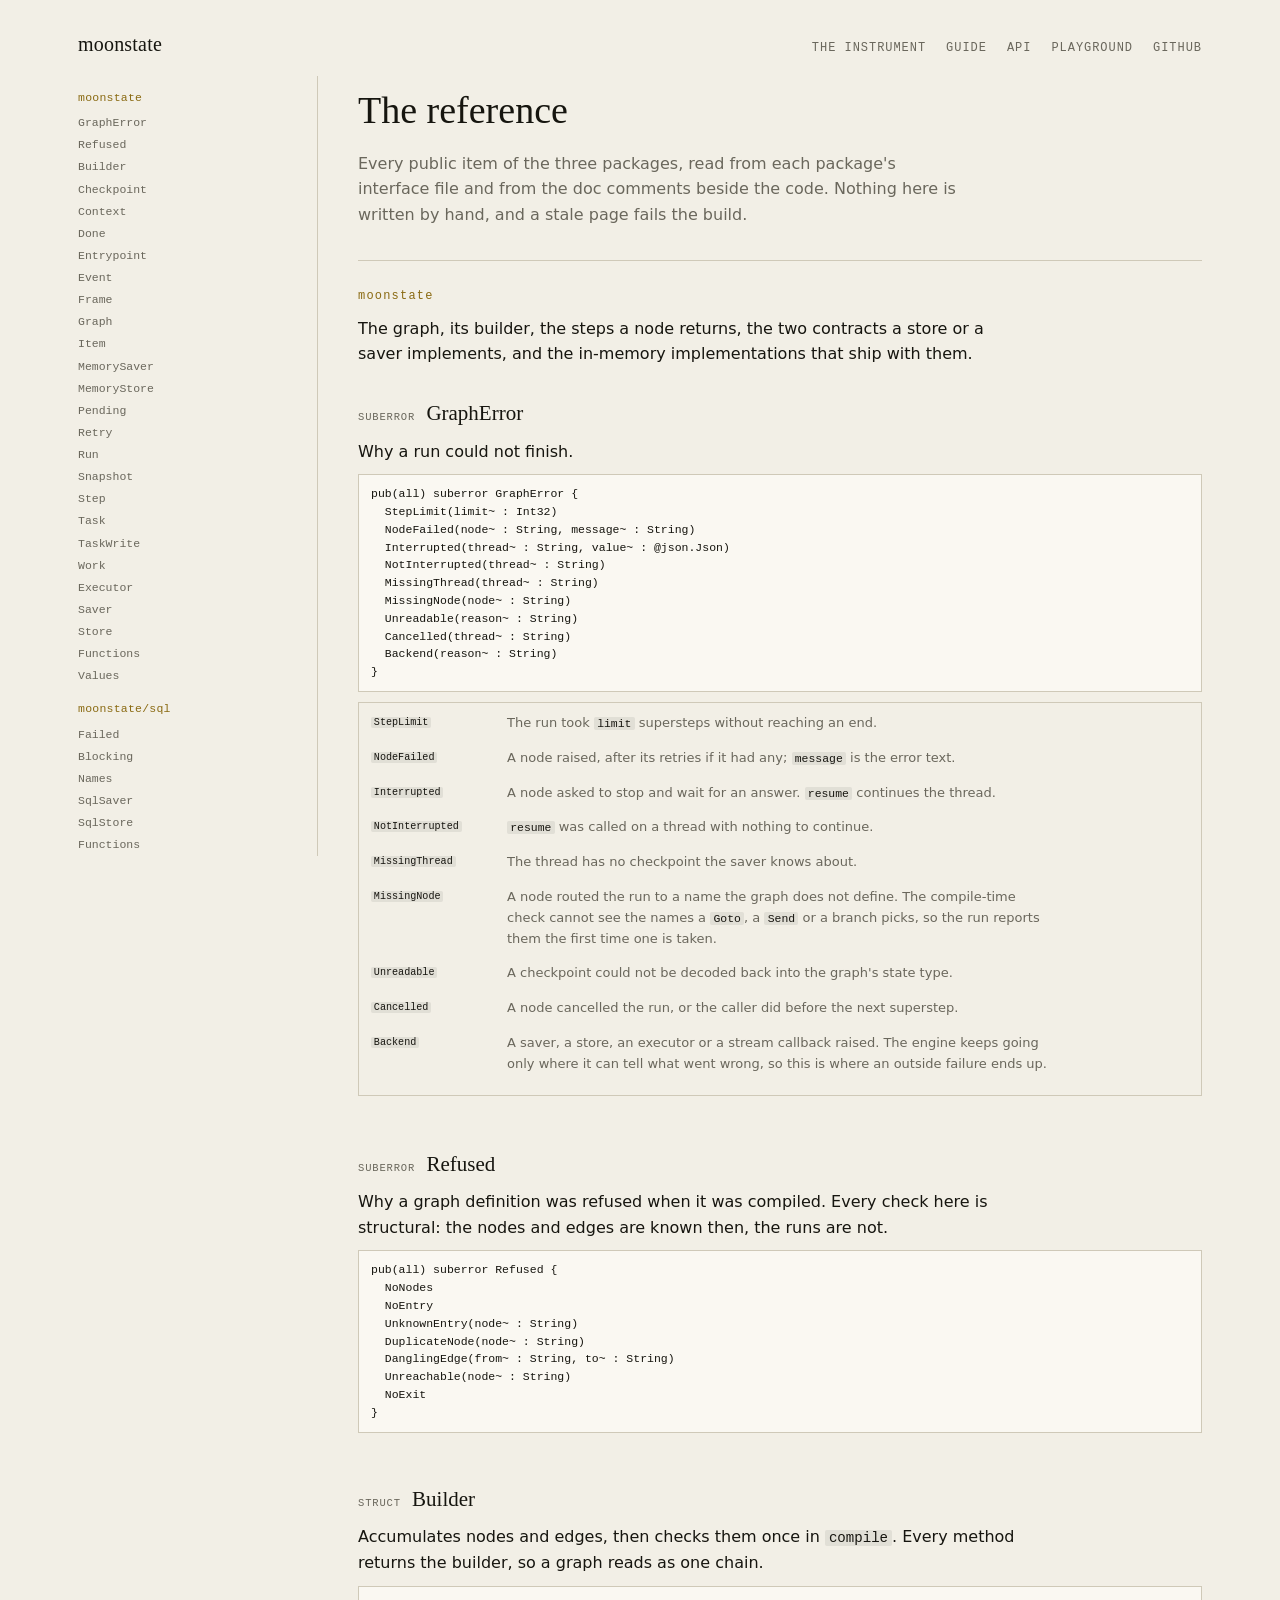
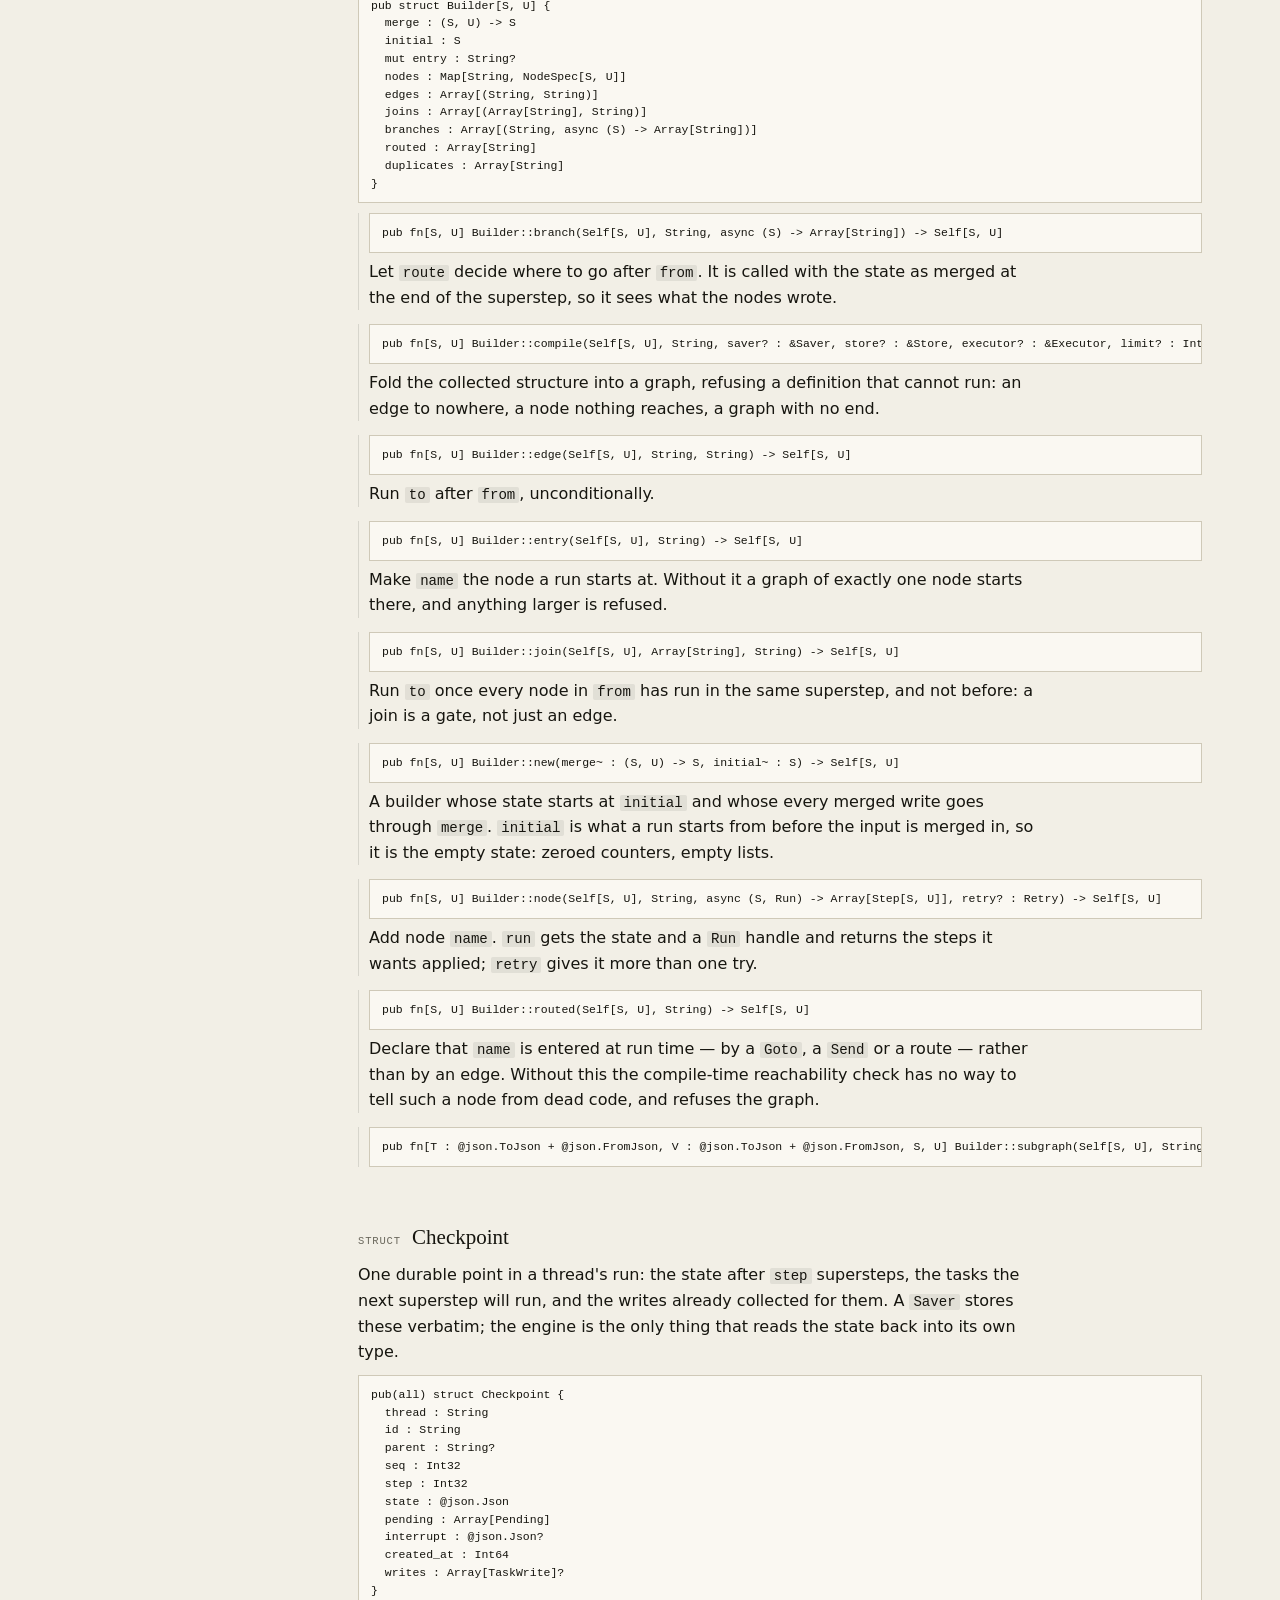
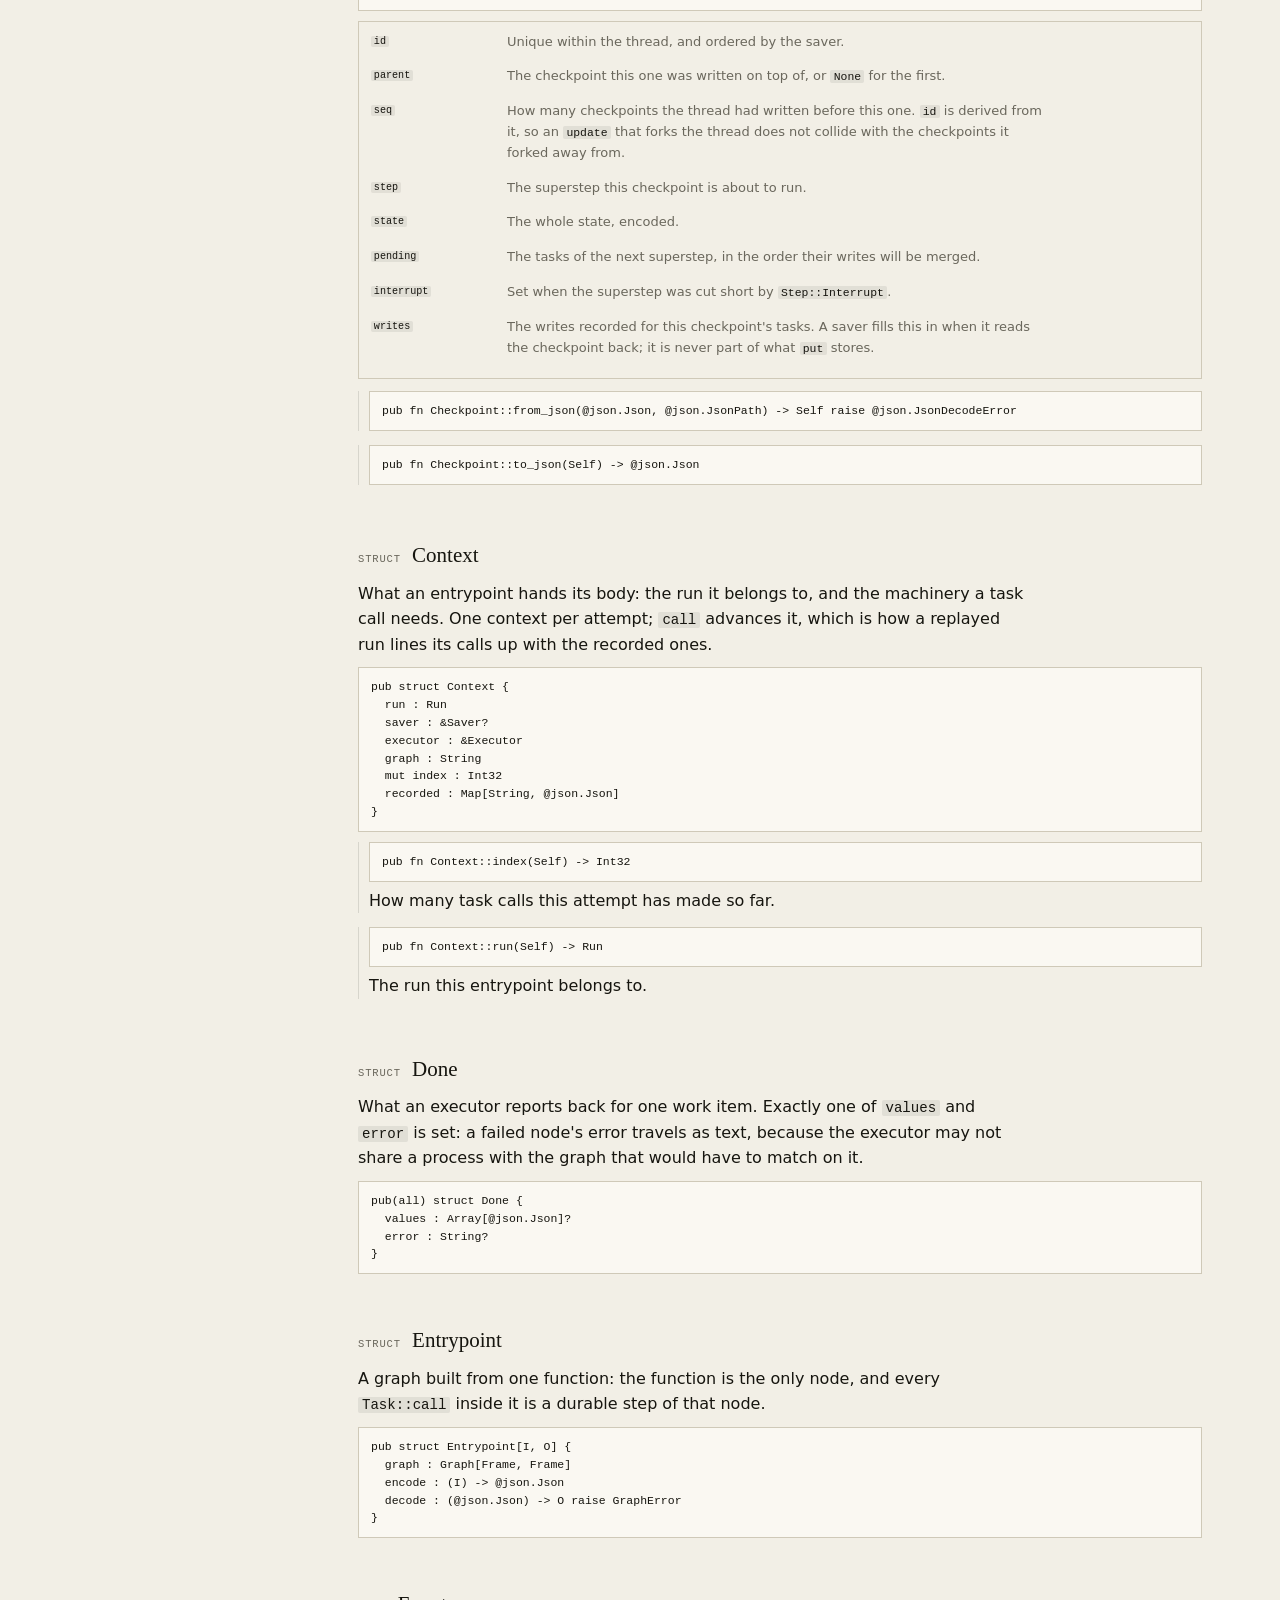
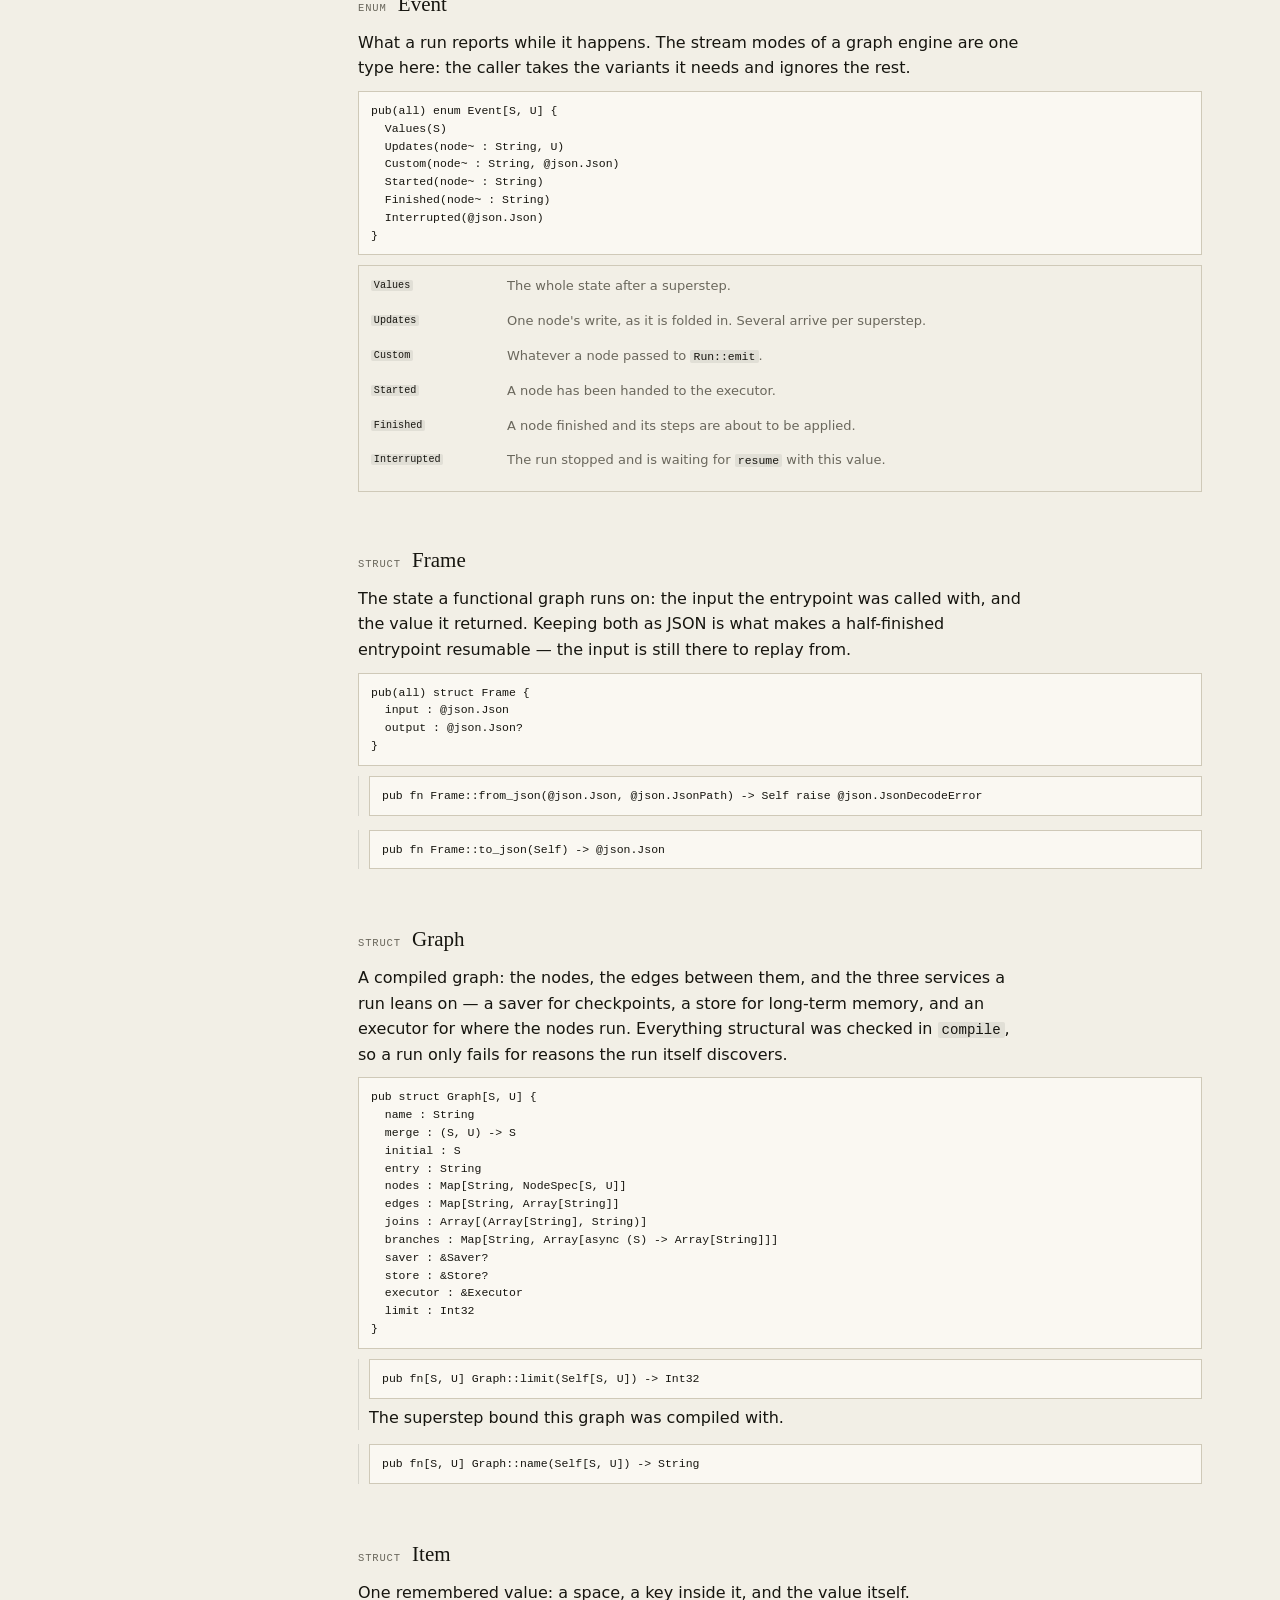
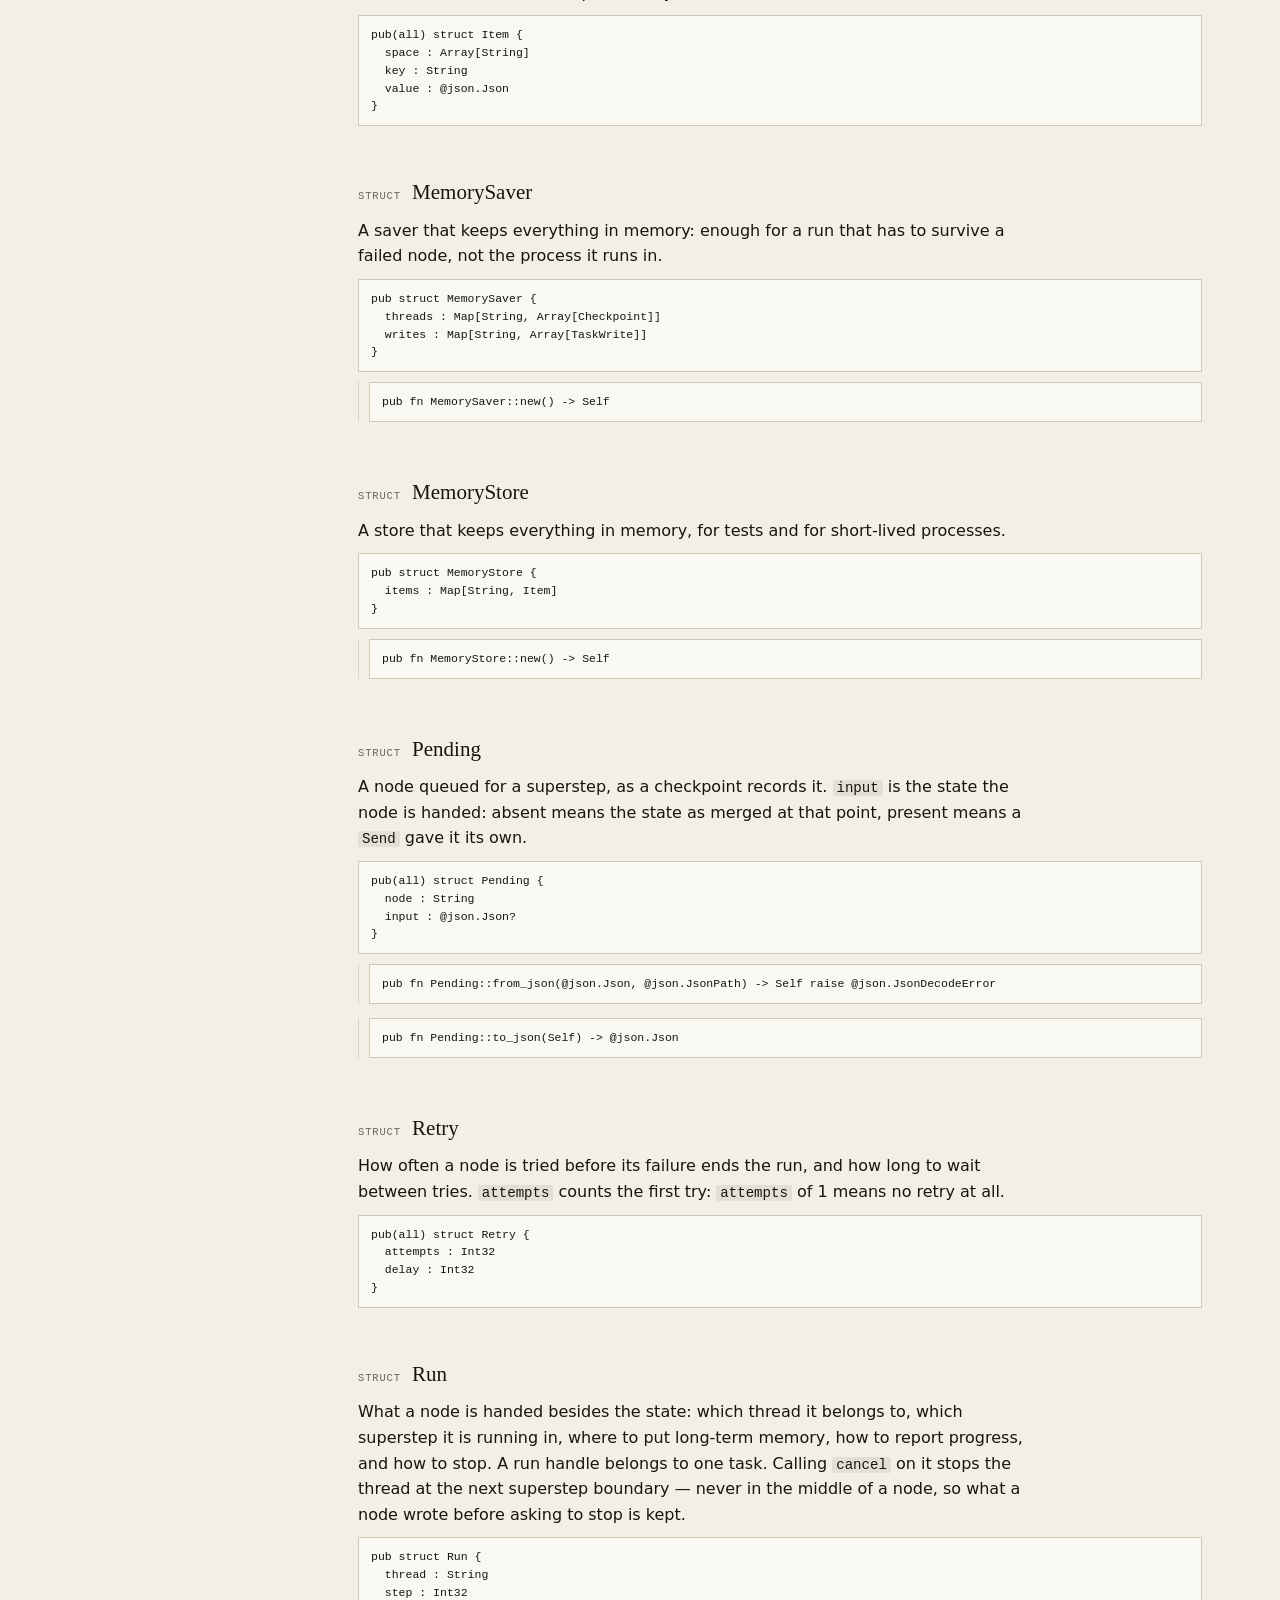
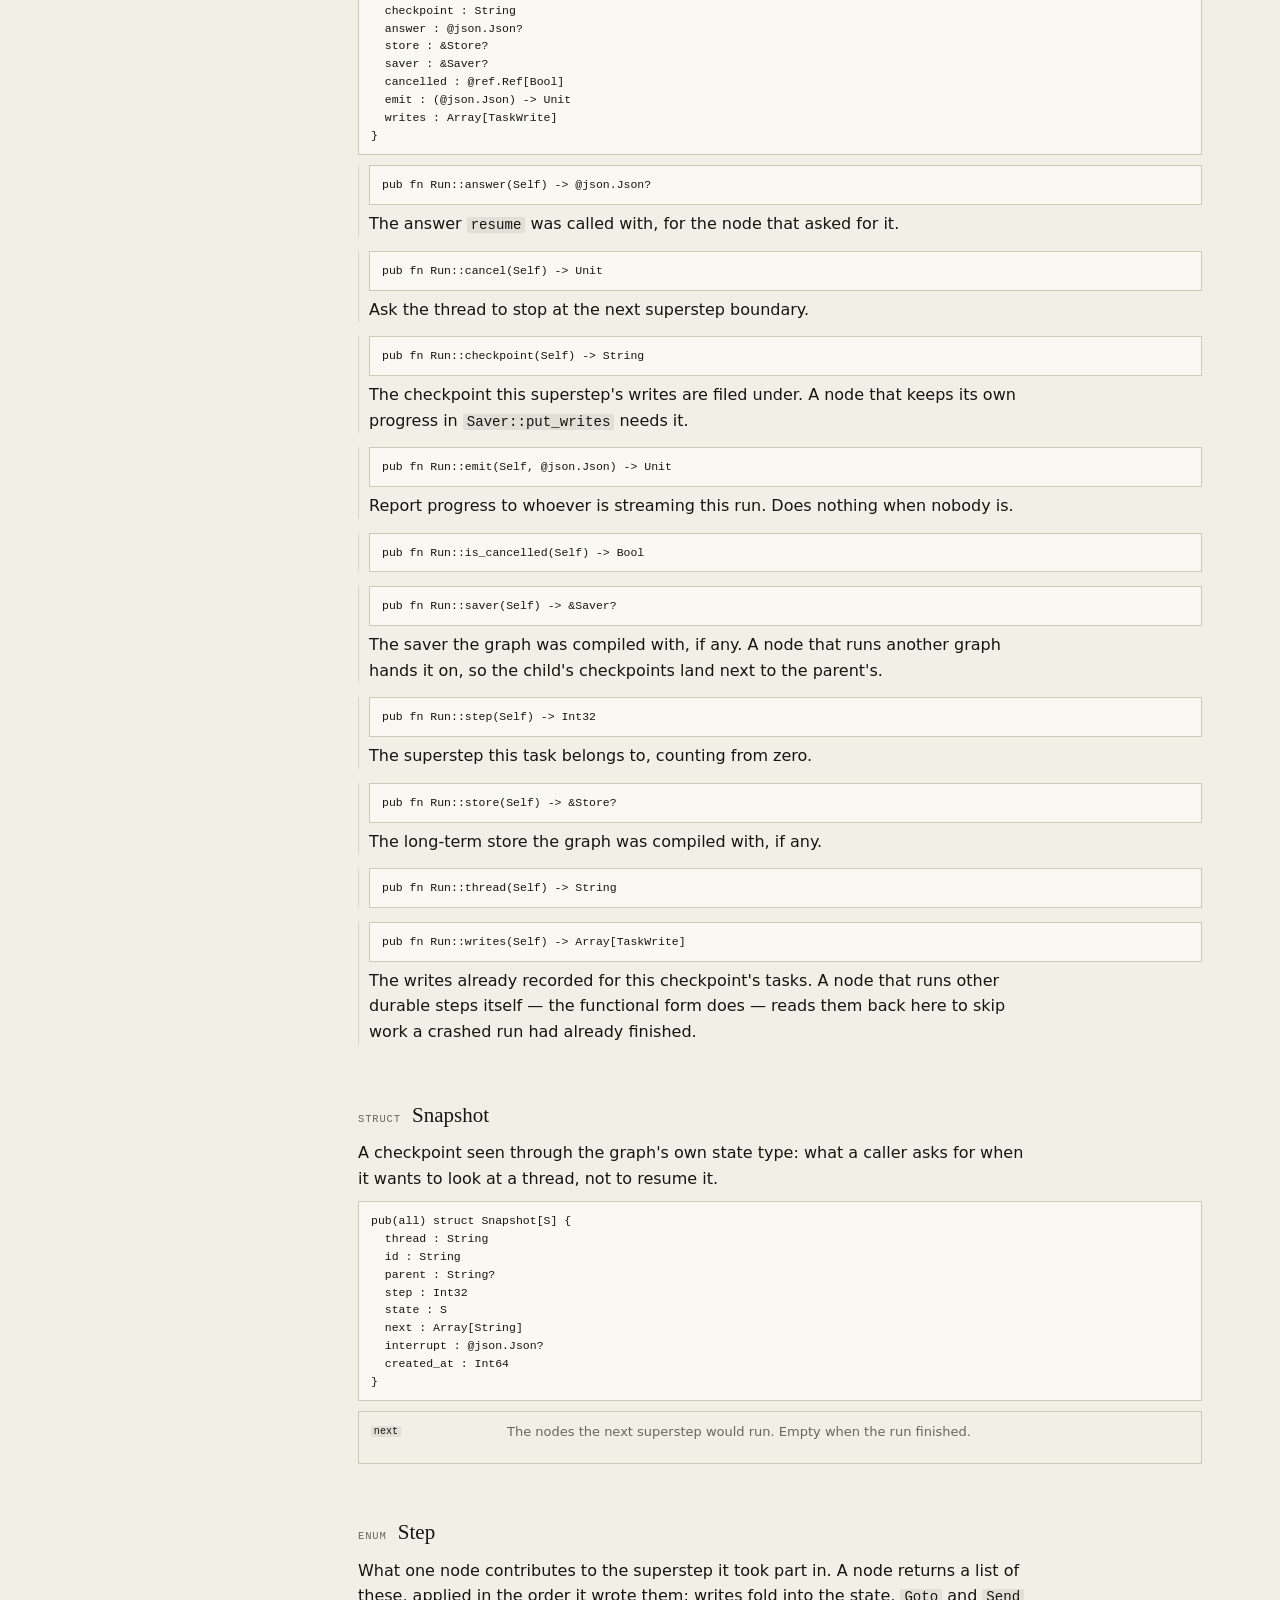
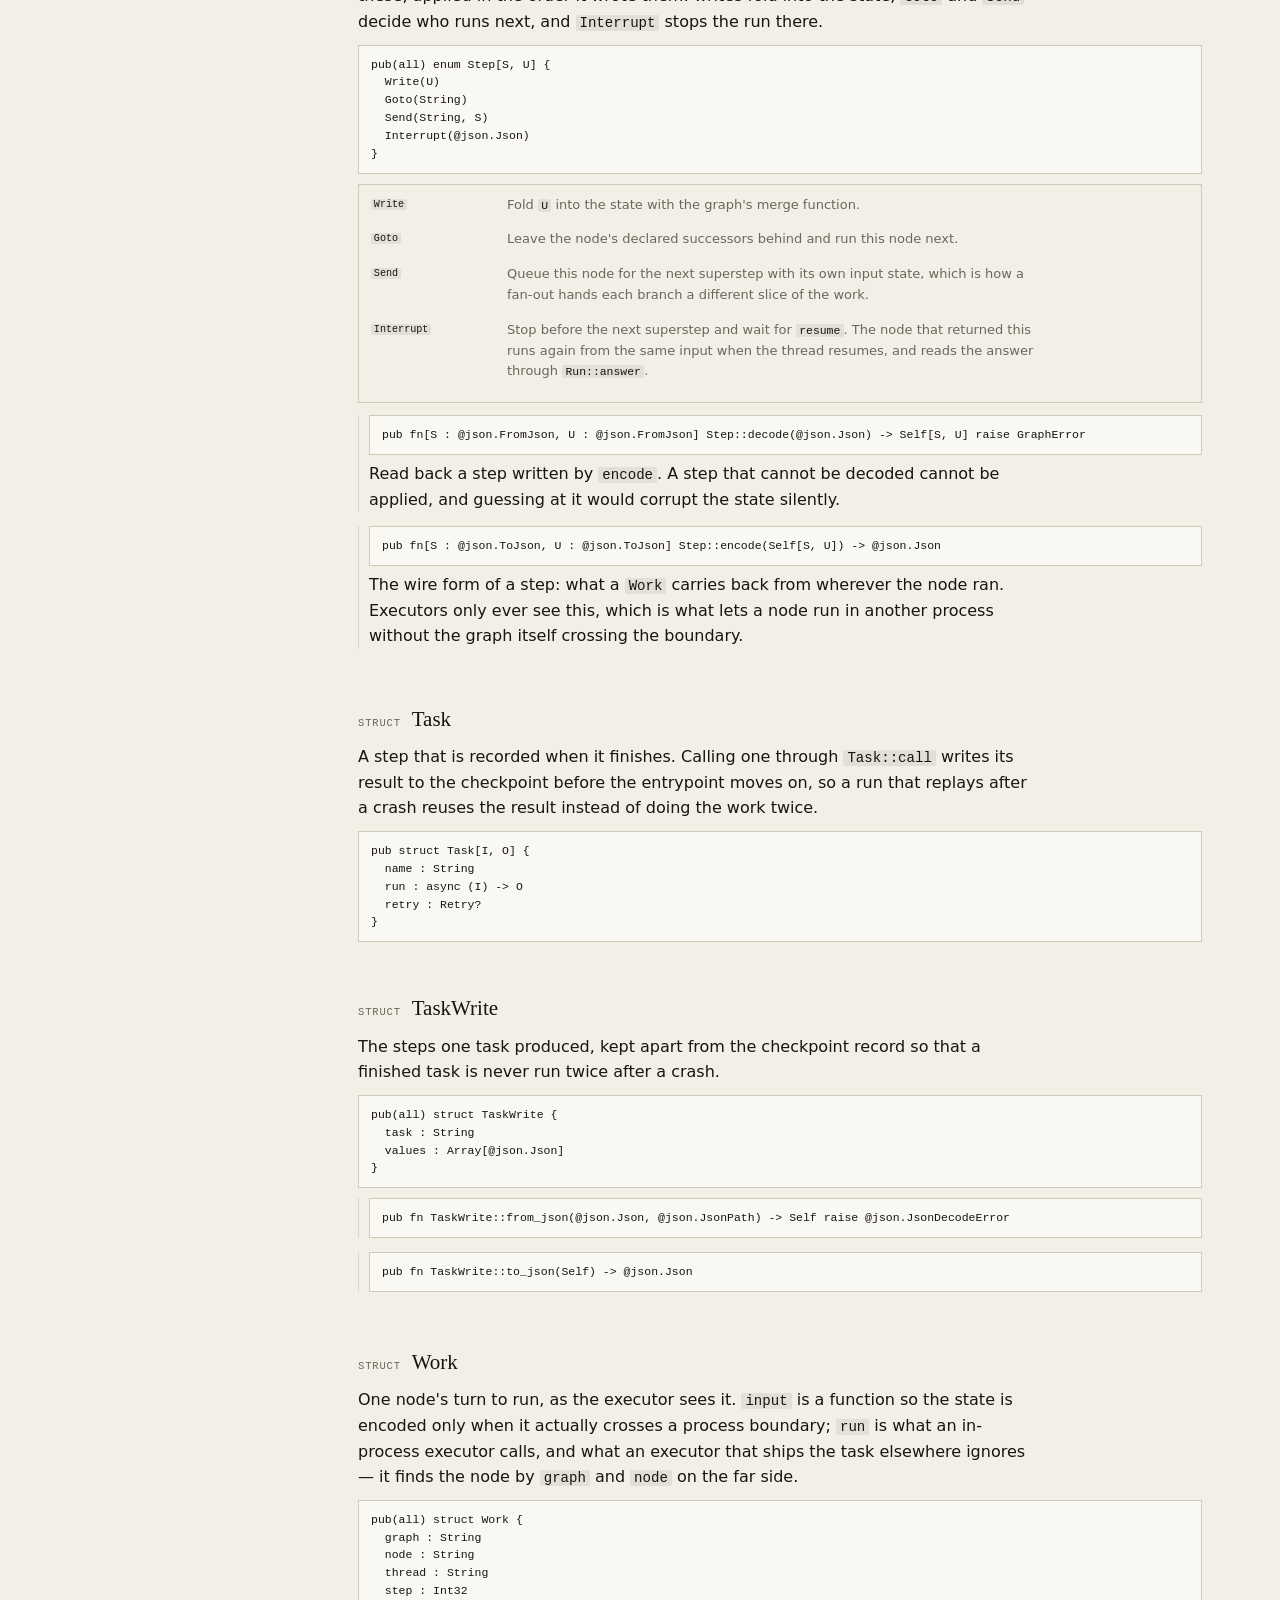
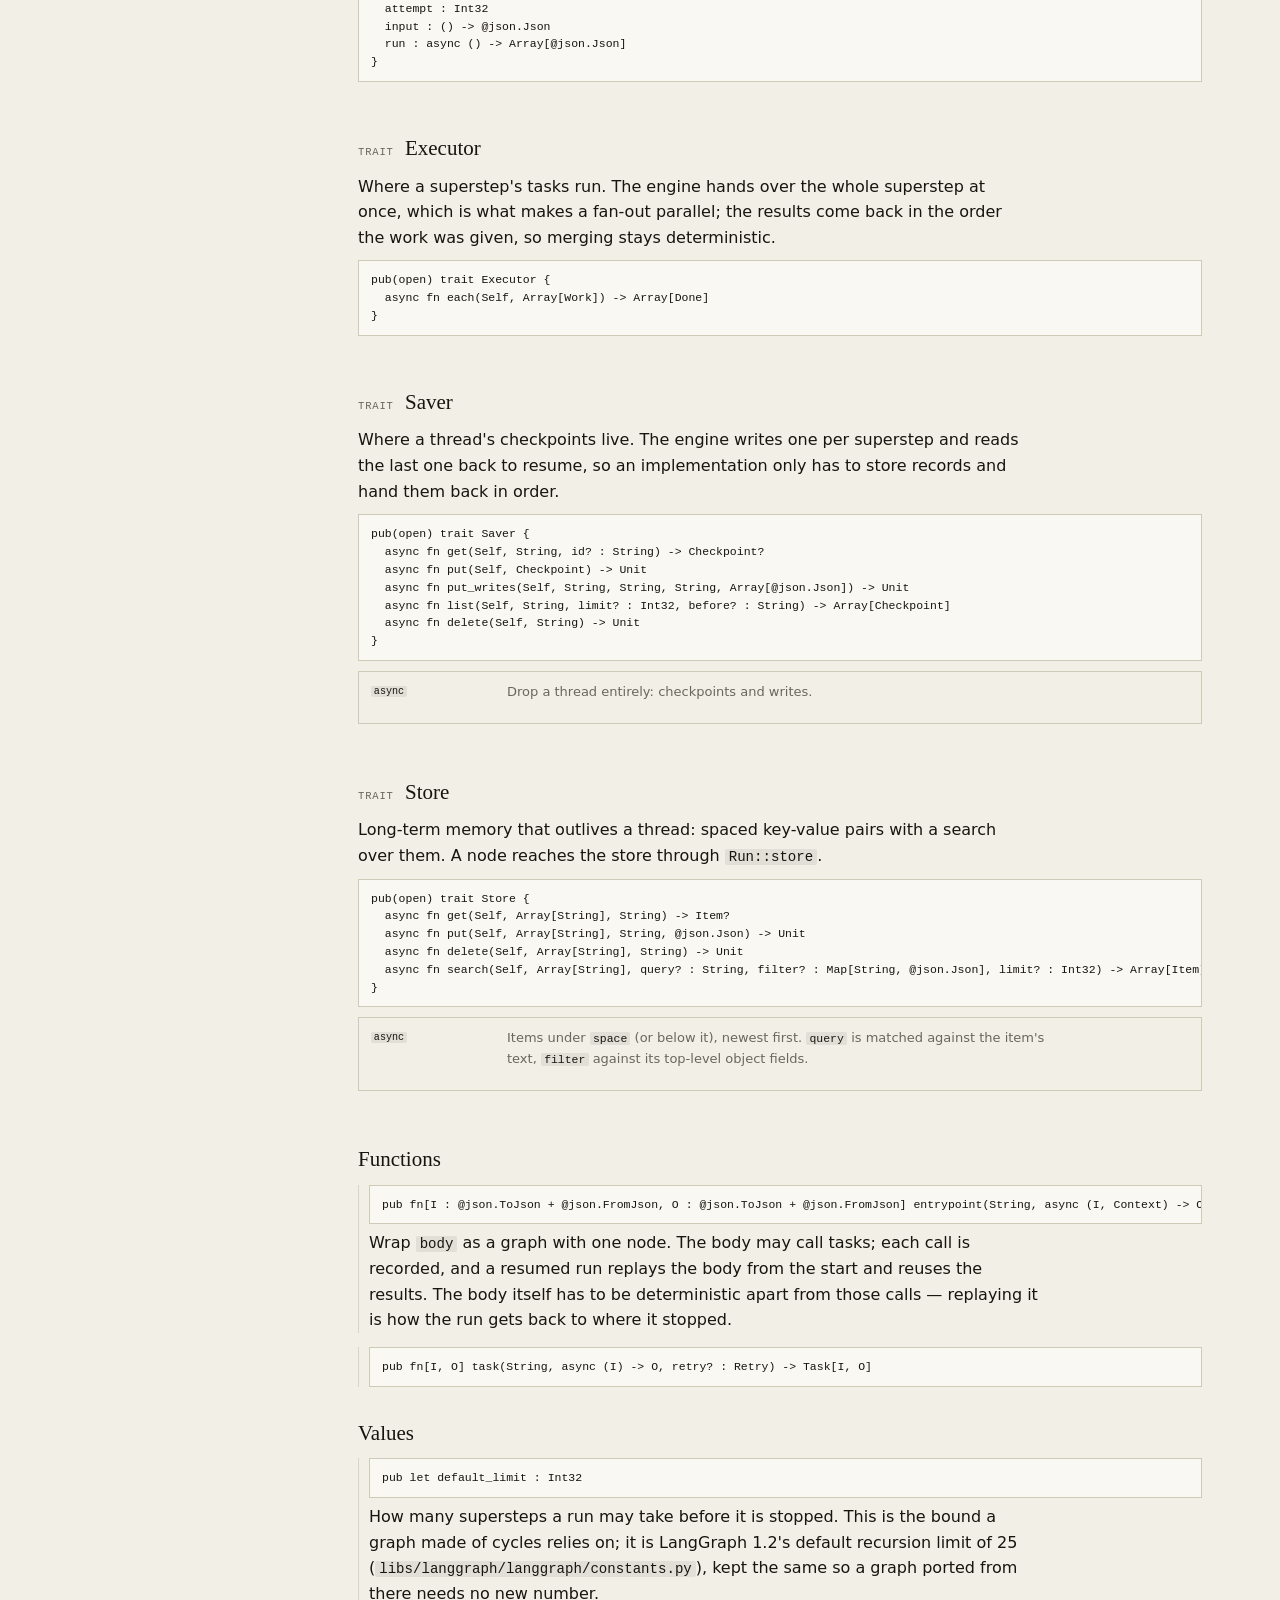
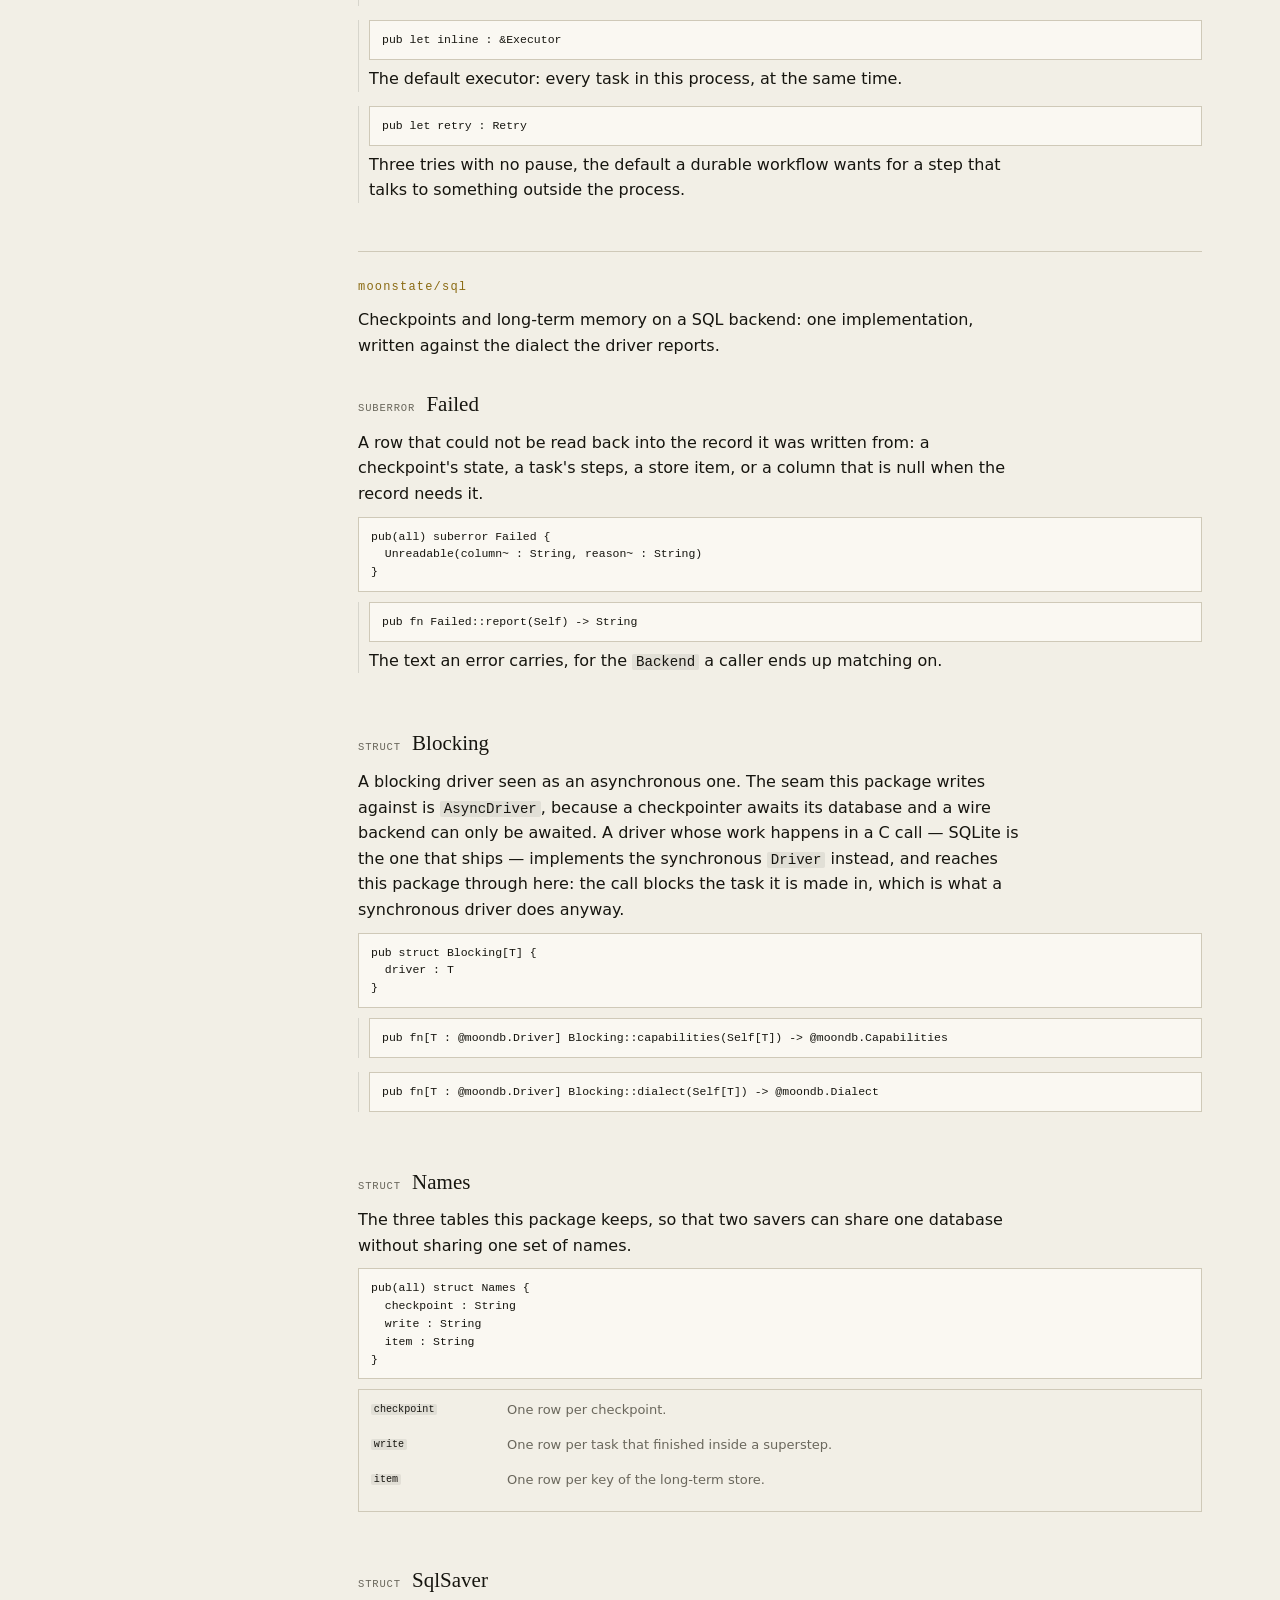
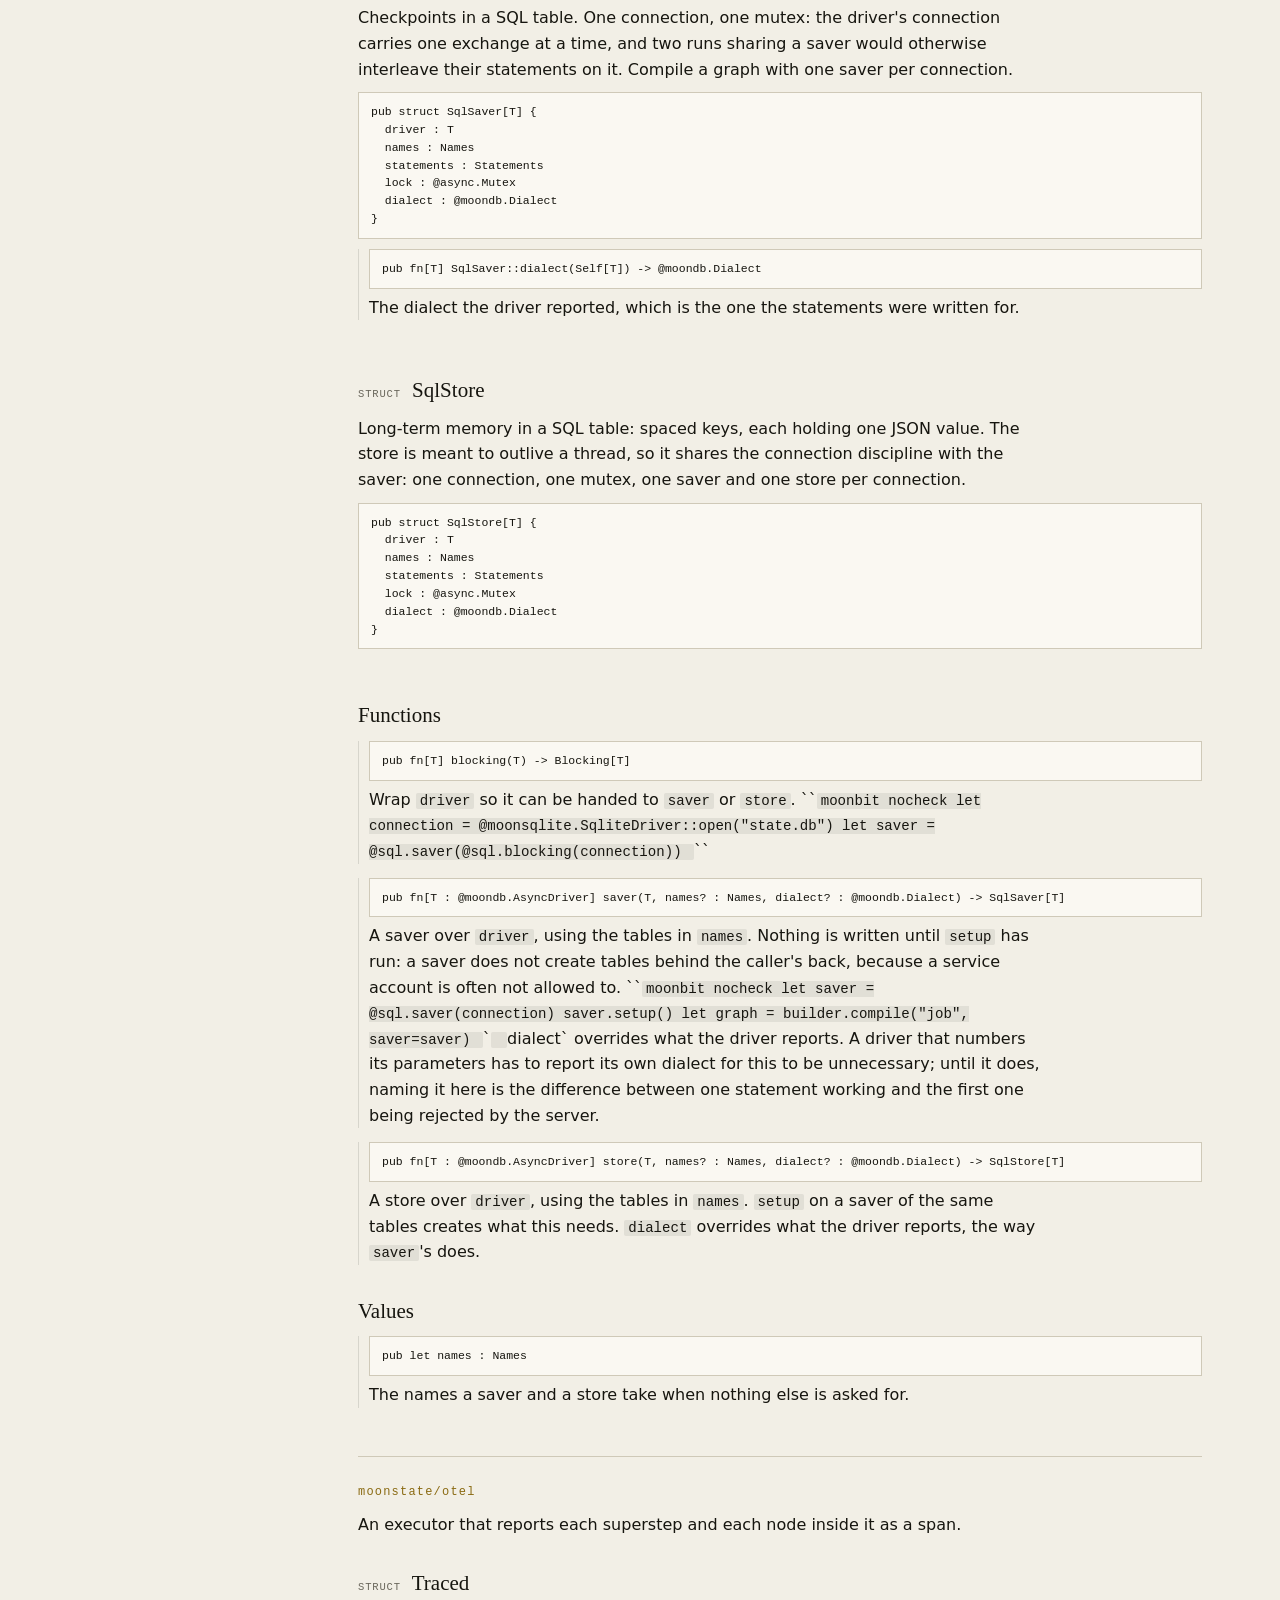
==== docs/api.html @ 939a3b7a "docs(moonstate): complete the site: a guide, a reference and a playground. Signed-off-by: Leo Cheng " ====
<!doctype html>
<html lang="en">
  <head>
    <meta charset="utf-8">
    <meta name="viewport" content="width=device-width, initial-scale=1">
    <title>API — moonstate</title>
    <meta name="description" content="Every public item of moonstate, the sql subpackage and the otel subpackage, generated from the interface files and the doc comments.">
    <link rel="icon" href="favicon.svg" type="image/svg+xml">
    <link rel="stylesheet" href="assets/instrument.css">
    <link rel="stylesheet" href="assets/pages.css">
  </head>
  <body class="doc">
    <a class="skip" href="#entries">Skip to the reference</a>
    <header class="top">
      <a class="mark" href="index.html">moonstate</a>
      <nav class="nav" aria-label="The library">
        <a href="index.html">the instrument</a>
        <a href="guide.html">guide</a>
        <a href="api.html" aria-current="page">api</a>
        <a href="playground.html">playground</a>
        <a href="https://github.com/moonbitstack/moonstate">github</a>
      </nav>
    </header>

    <main class="reference">
      <aside class="rail" aria-label="Packages and items">
        <div class="group"><b>moonstate</b>
<a href="#moonstate-grapherror">GraphError</a>
<a href="#moonstate-refused">Refused</a>
<a href="#moonstate-builder">Builder</a>
<a href="#moonstate-checkpoint">Checkpoint</a>
<a href="#moonstate-context">Context</a>
<a href="#moonstate-done">Done</a>
<a href="#moonstate-entrypoint">Entrypoint</a>
<a href="#moonstate-event">Event</a>
<a href="#moonstate-frame">Frame</a>
<a href="#moonstate-graph">Graph</a>
<a href="#moonstate-item">Item</a>
<a href="#moonstate-memorysaver">MemorySaver</a>
<a href="#moonstate-memorystore">MemoryStore</a>
<a href="#moonstate-pending">Pending</a>
<a href="#moonstate-retry">Retry</a>
<a href="#moonstate-run">Run</a>
<a href="#moonstate-snapshot">Snapshot</a>
<a href="#moonstate-step">Step</a>
<a href="#moonstate-task">Task</a>
<a href="#moonstate-taskwrite">TaskWrite</a>
<a href="#moonstate-work">Work</a>
<a href="#moonstate-executor">Executor</a>
<a href="#moonstate-saver">Saver</a>
<a href="#moonstate-store">Store</a>
<a href="#moonstate-functions">Functions</a>
<a href="#moonstate-values">Values</a>
</div>
<div class="group"><b>moonstate/sql</b>
<a href="#sql-failed">Failed</a>
<a href="#sql-blocking">Blocking</a>
<a href="#sql-names">Names</a>
<a href="#sql-sqlsaver">SqlSaver</a>
<a href="#sql-sqlstore">SqlStore</a>
<a href="#sql-functions">Functions</a>
<a href="#sql-values">Values</a>
</div>
<div class="group"><b>moonstate/otel</b>
<a href="#otel-traced">Traced</a>
<a href="#otel-functions">Functions</a>
</div>
      </aside>
      <div class="entries" id="entries">
        <h1>The reference</h1>
        <p class="note">
          Every public item of the three packages, read from each package's interface file and
          from the doc comments beside the code. Nothing here is written by hand, and a stale
          page fails the build.
        </p>
        <section id="moonstate-top"><h2><span class="pkg">moonstate</span></h2><p>The graph, its builder, the steps a node returns, the two contracts a store or a saver implements, and the in-memory implementations that ship with them.</p>
<article id="moonstate-grapherror"><h3><span class="kind">suberror</span> GraphError</h3>
<p>Why a run could not finish.</p>
<pre class="sig"><code>pub(all) suberror GraphError {
  StepLimit(limit~ : Int32)
  NodeFailed(node~ : String, message~ : String)
  Interrupted(thread~ : String, value~ : @json.Json)
  NotInterrupted(thread~ : String)
  MissingThread(thread~ : String)
  MissingNode(node~ : String)
  Unreadable(reason~ : String)
  Cancelled(thread~ : String)
  Backend(reason~ : String)
}</code></pre>
<dl class="fields"><dt><code>StepLimit</code></dt><dd><p> The run took <code>limit</code> supersteps without reaching an end.</p></dd><dt><code>NodeFailed</code></dt><dd><p> A node raised, after its retries if it had any; <code>message</code> is the error text.</p></dd><dt><code>Interrupted</code></dt><dd><p> A node asked to stop and wait for an answer. <code>resume</code> continues the thread.</p></dd><dt><code>NotInterrupted</code></dt><dd><p> <code>resume</code> was called on a thread with nothing to continue.</p></dd><dt><code>MissingThread</code></dt><dd><p> The thread has no checkpoint the saver knows about.</p></dd><dt><code>MissingNode</code></dt><dd><p> A node routed the run to a name the graph does not define. The compile-time check cannot see the names a <code>Goto</code>, a <code>Send</code> or a branch picks, so the run reports them the first time one is taken.</p></dd><dt><code>Unreadable</code></dt><dd><p> A checkpoint could not be decoded back into the graph&#x27;s state type.</p></dd><dt><code>Cancelled</code></dt><dd><p> A node cancelled the run, or the caller did before the next superstep.</p></dd><dt><code>Backend</code></dt><dd><p> A saver, a store, an executor or a stream callback raised. The engine keeps going only where it can tell what went wrong, so this is where an outside failure ends up.</p></dd></dl>
</article>
<article id="moonstate-refused"><h3><span class="kind">suberror</span> Refused</h3>
<p>Why a graph definition was refused when it was compiled. Every check here is structural: the nodes and edges are known then, the runs are not.</p>
<pre class="sig"><code>pub(all) suberror Refused {
  NoNodes
  NoEntry
  UnknownEntry(node~ : String)
  DuplicateNode(node~ : String)
  DanglingEdge(from~ : String, to~ : String)
  Unreachable(node~ : String)
  NoExit
}</code></pre>
</article>
<article id="moonstate-builder"><h3><span class="kind">struct</span> Builder</h3>
<p>Accumulates nodes and edges, then checks them once in <code>compile</code>. Every method returns the builder, so a graph reads as one chain.</p>
<pre class="sig"><code>pub struct Builder[S, U] {
  merge : (S, U) -&gt; S
  initial : S
  mut entry : String?
  nodes : Map[String, NodeSpec[S, U]]
  edges : Array[(String, String)]
  joins : Array[(Array[String], String)]
  branches : Array[(String, async (S) -&gt; Array[String])]
  routed : Array[String]
  duplicates : Array[String]
}</code></pre>
<div class="member" id="moonstate-builder-branch"><pre class="sig"><code>pub fn[S, U] Builder::branch(Self[S, U], String, async (S) -&gt; Array[String]) -&gt; Self[S, U]</code></pre><p>Let <code>route</code> decide where to go after <code>from</code>. It is called with the state as merged at the end of the superstep, so it sees what the nodes wrote.</p></div>
<div class="member" id="moonstate-builder-compile"><pre class="sig"><code>pub fn[S, U] Builder::compile(Self[S, U], String, saver? : &amp;Saver, store? : &amp;Store, executor? : &amp;Executor, limit? : Int32) -&gt; Graph[S, U] raise Refused</code></pre><p>Fold the collected structure into a graph, refusing a definition that cannot run: an edge to nowhere, a node nothing reaches, a graph with no end.</p></div>
<div class="member" id="moonstate-builder-edge"><pre class="sig"><code>pub fn[S, U] Builder::edge(Self[S, U], String, String) -&gt; Self[S, U]</code></pre><p>Run <code>to</code> after <code>from</code>, unconditionally.</p></div>
<div class="member" id="moonstate-builder-entry"><pre class="sig"><code>pub fn[S, U] Builder::entry(Self[S, U], String) -&gt; Self[S, U]</code></pre><p>Make <code>name</code> the node a run starts at. Without it a graph of exactly one node starts there, and anything larger is refused.</p></div>
<div class="member" id="moonstate-builder-join"><pre class="sig"><code>pub fn[S, U] Builder::join(Self[S, U], Array[String], String) -&gt; Self[S, U]</code></pre><p>Run <code>to</code> once every node in <code>from</code> has run in the same superstep, and not before: a join is a gate, not just an edge.</p></div>
<div class="member" id="moonstate-builder-new"><pre class="sig"><code>pub fn[S, U] Builder::new(merge~ : (S, U) -&gt; S, initial~ : S) -&gt; Self[S, U]</code></pre><p>A builder whose state starts at <code>initial</code> and whose every merged write goes through <code>merge</code>. <code>initial</code> is what a run starts from before the input is merged in, so it is the empty state: zeroed counters, empty lists.</p></div>
<div class="member" id="moonstate-builder-node"><pre class="sig"><code>pub fn[S, U] Builder::node(Self[S, U], String, async (S, Run) -&gt; Array[Step[S, U]], retry? : Retry) -&gt; Self[S, U]</code></pre><p>Add node <code>name</code>. <code>run</code> gets the state and a <code>Run</code> handle and returns the steps it wants applied; <code>retry</code> gives it more than one try.</p></div>
<div class="member" id="moonstate-builder-routed"><pre class="sig"><code>pub fn[S, U] Builder::routed(Self[S, U], String) -&gt; Self[S, U]</code></pre><p>Declare that <code>name</code> is entered at run time — by a <code>Goto</code>, a <code>Send</code> or a route — rather than by an edge. Without this the compile-time reachability check has no way to tell such a node from dead code, and refuses the graph.</p></div>
<div class="member" id="moonstate-builder-subgraph"><pre class="sig"><code>pub fn[T : @json.ToJson + @json.FromJson, V : @json.ToJson + @json.FromJson, S, U] Builder::subgraph(Self[S, U], String, Graph[T, V], enter~ : (S) -&gt; T, leave~ : (T) -&gt; U) -&gt; Self[S, U]</code></pre></div>
</article>
<article id="moonstate-checkpoint"><h3><span class="kind">struct</span> Checkpoint</h3>
<p>One durable point in a thread&#x27;s run: the state after <code>step</code> supersteps, the tasks the next superstep will run, and the writes already collected for them. A <code>Saver</code> stores these verbatim; the engine is the only thing that reads the state back into its own type.</p>
<pre class="sig"><code>pub(all) struct Checkpoint {
  thread : String
  id : String
  parent : String?
  seq : Int32
  step : Int32
  state : @json.Json
  pending : Array[Pending]
  interrupt : @json.Json?
  created_at : Int64
  writes : Array[TaskWrite]?
}</code></pre>
<dl class="fields"><dt><code>id</code></dt><dd><p> Unique within the thread, and ordered by the saver.</p></dd><dt><code>parent</code></dt><dd><p> The checkpoint this one was written on top of, or <code>None</code> for the first.</p></dd><dt><code>seq</code></dt><dd><p> How many checkpoints the thread had written before this one. <code>id</code> is derived from it, so an <code>update</code> that forks the thread does not collide with the checkpoints it forked away from.</p></dd><dt><code>step</code></dt><dd><p> The superstep this checkpoint is about to run.</p></dd><dt><code>state</code></dt><dd><p> The whole state, encoded.</p></dd><dt><code>pending</code></dt><dd><p> The tasks of the next superstep, in the order their writes will be merged.</p></dd><dt><code>interrupt</code></dt><dd><p> Set when the superstep was cut short by <code>Step::Interrupt</code>.</p></dd><dt><code>writes</code></dt><dd><p> The writes recorded for this checkpoint&#x27;s tasks. A saver fills this in when it reads the checkpoint back; it is never part of what <code>put</code> stores.</p></dd></dl>
<div class="member" id="moonstate-checkpoint-from_json"><pre class="sig"><code>pub fn Checkpoint::from_json(@json.Json, @json.JsonPath) -&gt; Self raise @json.JsonDecodeError</code></pre></div>
<div class="member" id="moonstate-checkpoint-to_json"><pre class="sig"><code>pub fn Checkpoint::to_json(Self) -&gt; @json.Json</code></pre></div>
</article>
<article id="moonstate-context"><h3><span class="kind">struct</span> Context</h3>
<p>What an entrypoint hands its body: the run it belongs to, and the machinery a task call needs. One context per attempt; <code>call</code> advances it, which is how a replayed run lines its calls up with the recorded ones.</p>
<pre class="sig"><code>pub struct Context {
  run : Run
  saver : &amp;Saver?
  executor : &amp;Executor
  graph : String
  mut index : Int32
  recorded : Map[String, @json.Json]
}</code></pre>
<div class="member" id="moonstate-context-index"><pre class="sig"><code>pub fn Context::index(Self) -&gt; Int32</code></pre><p>How many task calls this attempt has made so far.</p></div>
<div class="member" id="moonstate-context-run"><pre class="sig"><code>pub fn Context::run(Self) -&gt; Run</code></pre><p>The run this entrypoint belongs to.</p></div>
</article>
<article id="moonstate-done"><h3><span class="kind">struct</span> Done</h3>
<p>What an executor reports back for one work item. Exactly one of <code>values</code> and <code>error</code> is set: a failed node&#x27;s error travels as text, because the executor may not share a process with the graph that would have to match on it.</p>
<pre class="sig"><code>pub(all) struct Done {
  values : Array[@json.Json]?
  error : String?
}</code></pre>
</article>
<article id="moonstate-entrypoint"><h3><span class="kind">struct</span> Entrypoint</h3>
<p>A graph built from one function: the function is the only node, and every <code>Task::call</code> inside it is a durable step of that node.</p>
<pre class="sig"><code>pub struct Entrypoint[I, O] {
  graph : Graph[Frame, Frame]
  encode : (I) -&gt; @json.Json
  decode : (@json.Json) -&gt; O raise GraphError
}</code></pre>
</article>
<article id="moonstate-event"><h3><span class="kind">enum</span> Event</h3>
<p>What a run reports while it happens. The stream modes of a graph engine are one type here: the caller takes the variants it needs and ignores the rest.</p>
<pre class="sig"><code>pub(all) enum Event[S, U] {
  Values(S)
  Updates(node~ : String, U)
  Custom(node~ : String, @json.Json)
  Started(node~ : String)
  Finished(node~ : String)
  Interrupted(@json.Json)
}</code></pre>
<dl class="fields"><dt><code>Values</code></dt><dd><p> The whole state after a superstep.</p></dd><dt><code>Updates</code></dt><dd><p> One node&#x27;s write, as it is folded in. Several arrive per superstep.</p></dd><dt><code>Custom</code></dt><dd><p> Whatever a node passed to <code>Run::emit</code>.</p></dd><dt><code>Started</code></dt><dd><p> A node has been handed to the executor.</p></dd><dt><code>Finished</code></dt><dd><p> A node finished and its steps are about to be applied.</p></dd><dt><code>Interrupted</code></dt><dd><p> The run stopped and is waiting for <code>resume</code> with this value.</p></dd></dl>
</article>
<article id="moonstate-frame"><h3><span class="kind">struct</span> Frame</h3>
<p>The state a functional graph runs on: the input the entrypoint was called with, and the value it returned. Keeping both as JSON is what makes a half-finished entrypoint resumable — the input is still there to replay from.</p>
<pre class="sig"><code>pub(all) struct Frame {
  input : @json.Json
  output : @json.Json?
}</code></pre>
<div class="member" id="moonstate-frame-from_json"><pre class="sig"><code>pub fn Frame::from_json(@json.Json, @json.JsonPath) -&gt; Self raise @json.JsonDecodeError</code></pre></div>
<div class="member" id="moonstate-frame-to_json"><pre class="sig"><code>pub fn Frame::to_json(Self) -&gt; @json.Json</code></pre></div>
</article>
<article id="moonstate-graph"><h3><span class="kind">struct</span> Graph</h3>
<p>A compiled graph: the nodes, the edges between them, and the three services a run leans on — a saver for checkpoints, a store for long-term memory, and an executor for where the nodes run. Everything structural was checked in <code>compile</code>, so a run only fails for reasons the run itself discovers.</p>
<pre class="sig"><code>pub struct Graph[S, U] {
  name : String
  merge : (S, U) -&gt; S
  initial : S
  entry : String
  nodes : Map[String, NodeSpec[S, U]]
  edges : Map[String, Array[String]]
  joins : Array[(Array[String], String)]
  branches : Map[String, Array[async (S) -&gt; Array[String]]]
  saver : &amp;Saver?
  store : &amp;Store?
  executor : &amp;Executor
  limit : Int32
}</code></pre>
<div class="member" id="moonstate-graph-limit"><pre class="sig"><code>pub fn[S, U] Graph::limit(Self[S, U]) -&gt; Int32</code></pre><p>The superstep bound this graph was compiled with.</p></div>
<div class="member" id="moonstate-graph-name"><pre class="sig"><code>pub fn[S, U] Graph::name(Self[S, U]) -&gt; String</code></pre></div>
</article>
<article id="moonstate-item"><h3><span class="kind">struct</span> Item</h3>
<p>One remembered value: a space, a key inside it, and the value itself.</p>
<pre class="sig"><code>pub(all) struct Item {
  space : Array[String]
  key : String
  value : @json.Json
}</code></pre>
</article>
<article id="moonstate-memorysaver"><h3><span class="kind">struct</span> MemorySaver</h3>
<p>A saver that keeps everything in memory: enough for a run that has to survive a failed node, not the process it runs in.</p>
<pre class="sig"><code>pub struct MemorySaver {
  threads : Map[String, Array[Checkpoint]]
  writes : Map[String, Array[TaskWrite]]
}</code></pre>
<div class="member" id="moonstate-memorysaver-new"><pre class="sig"><code>pub fn MemorySaver::new() -&gt; Self</code></pre></div>
</article>
<article id="moonstate-memorystore"><h3><span class="kind">struct</span> MemoryStore</h3>
<p>A store that keeps everything in memory, for tests and for short-lived processes.</p>
<pre class="sig"><code>pub struct MemoryStore {
  items : Map[String, Item]
}</code></pre>
<div class="member" id="moonstate-memorystore-new"><pre class="sig"><code>pub fn MemoryStore::new() -&gt; Self</code></pre></div>
</article>
<article id="moonstate-pending"><h3><span class="kind">struct</span> Pending</h3>
<p>A node queued for a superstep, as a checkpoint records it. <code>input</code> is the state the node is handed: absent means the state as merged at that point, present means a <code>Send</code> gave it its own.</p>
<pre class="sig"><code>pub(all) struct Pending {
  node : String
  input : @json.Json?
}</code></pre>
<div class="member" id="moonstate-pending-from_json"><pre class="sig"><code>pub fn Pending::from_json(@json.Json, @json.JsonPath) -&gt; Self raise @json.JsonDecodeError</code></pre></div>
<div class="member" id="moonstate-pending-to_json"><pre class="sig"><code>pub fn Pending::to_json(Self) -&gt; @json.Json</code></pre></div>
</article>
<article id="moonstate-retry"><h3><span class="kind">struct</span> Retry</h3>
<p>How often a node is tried before its failure ends the run, and how long to wait between tries. <code>attempts</code> counts the first try: <code>attempts</code> of 1 means no retry at all.</p>
<pre class="sig"><code>pub(all) struct Retry {
  attempts : Int32
  delay : Int32
}</code></pre>
</article>
<article id="moonstate-run"><h3><span class="kind">struct</span> Run</h3>
<p>What a node is handed besides the state: which thread it belongs to, which superstep it is running in, where to put long-term memory, how to report progress, and how to stop.  A run handle belongs to one task. Calling <code>cancel</code> on it stops the thread at the next superstep boundary — never in the middle of a node, so what a node wrote before asking to stop is kept.</p>
<pre class="sig"><code>pub struct Run {
  thread : String
  step : Int32
  checkpoint : String
  answer : @json.Json?
  store : &amp;Store?
  saver : &amp;Saver?
  cancelled : @ref.Ref[Bool]
  emit : (@json.Json) -&gt; Unit
  writes : Array[TaskWrite]
}</code></pre>
<div class="member" id="moonstate-run-answer"><pre class="sig"><code>pub fn Run::answer(Self) -&gt; @json.Json?</code></pre><p>The answer <code>resume</code> was called with, for the node that asked for it.</p></div>
<div class="member" id="moonstate-run-cancel"><pre class="sig"><code>pub fn Run::cancel(Self) -&gt; Unit</code></pre><p>Ask the thread to stop at the next superstep boundary.</p></div>
<div class="member" id="moonstate-run-checkpoint"><pre class="sig"><code>pub fn Run::checkpoint(Self) -&gt; String</code></pre><p>The checkpoint this superstep&#x27;s writes are filed under. A node that keeps its own progress in <code>Saver::put_writes</code> needs it.</p></div>
<div class="member" id="moonstate-run-emit"><pre class="sig"><code>pub fn Run::emit(Self, @json.Json) -&gt; Unit</code></pre><p>Report progress to whoever is streaming this run. Does nothing when nobody is.</p></div>
<div class="member" id="moonstate-run-is_cancelled"><pre class="sig"><code>pub fn Run::is_cancelled(Self) -&gt; Bool</code></pre></div>
<div class="member" id="moonstate-run-saver"><pre class="sig"><code>pub fn Run::saver(Self) -&gt; &amp;Saver?</code></pre><p>The saver the graph was compiled with, if any. A node that runs another graph hands it on, so the child&#x27;s checkpoints land next to the parent&#x27;s.</p></div>
<div class="member" id="moonstate-run-step"><pre class="sig"><code>pub fn Run::step(Self) -&gt; Int32</code></pre><p>The superstep this task belongs to, counting from zero.</p></div>
<div class="member" id="moonstate-run-store"><pre class="sig"><code>pub fn Run::store(Self) -&gt; &amp;Store?</code></pre><p>The long-term store the graph was compiled with, if any.</p></div>
<div class="member" id="moonstate-run-thread"><pre class="sig"><code>pub fn Run::thread(Self) -&gt; String</code></pre></div>
<div class="member" id="moonstate-run-writes"><pre class="sig"><code>pub fn Run::writes(Self) -&gt; Array[TaskWrite]</code></pre><p>The writes already recorded for this checkpoint&#x27;s tasks. A node that runs other durable steps itself — the functional form does — reads them back here to skip work a crashed run had already finished.</p></div>
</article>
<article id="moonstate-snapshot"><h3><span class="kind">struct</span> Snapshot</h3>
<p>A checkpoint seen through the graph&#x27;s own state type: what a caller asks for when it wants to look at a thread, not to resume it.</p>
<pre class="sig"><code>pub(all) struct Snapshot[S] {
  thread : String
  id : String
  parent : String?
  step : Int32
  state : S
  next : Array[String]
  interrupt : @json.Json?
  created_at : Int64
}</code></pre>
<dl class="fields"><dt><code>next</code></dt><dd><p> The nodes the next superstep would run. Empty when the run finished.</p></dd></dl>
</article>
<article id="moonstate-step"><h3><span class="kind">enum</span> Step</h3>
<p>What one node contributes to the superstep it took part in. A node returns a list of these, applied in the order it wrote them: writes fold into the state, <code>Goto</code> and <code>Send</code> decide who runs next, and <code>Interrupt</code> stops the run there.</p>
<pre class="sig"><code>pub(all) enum Step[S, U] {
  Write(U)
  Goto(String)
  Send(String, S)
  Interrupt(@json.Json)
}</code></pre>
<dl class="fields"><dt><code>Write</code></dt><dd><p> Fold <code>U</code> into the state with the graph&#x27;s merge function.</p></dd><dt><code>Goto</code></dt><dd><p> Leave the node&#x27;s declared successors behind and run this node next.</p></dd><dt><code>Send</code></dt><dd><p> Queue this node for the next superstep with its own input state, which is how a fan-out hands each branch a different slice of the work.</p></dd><dt><code>Interrupt</code></dt><dd><p> Stop before the next superstep and wait for <code>resume</code>. The node that returned this runs again from the same input when the thread resumes, and reads the answer through <code>Run::answer</code>.</p></dd></dl>
<div class="member" id="moonstate-step-decode"><pre class="sig"><code>pub fn[S : @json.FromJson, U : @json.FromJson] Step::decode(@json.Json) -&gt; Self[S, U] raise GraphError</code></pre><p>Read back a step written by <code>encode</code>. A step that cannot be decoded cannot be applied, and guessing at it would corrupt the state silently.</p></div>
<div class="member" id="moonstate-step-encode"><pre class="sig"><code>pub fn[S : @json.ToJson, U : @json.ToJson] Step::encode(Self[S, U]) -&gt; @json.Json</code></pre><p>The wire form of a step: what a <code>Work</code> carries back from wherever the node ran. Executors only ever see this, which is what lets a node run in another process without the graph itself crossing the boundary.</p></div>
</article>
<article id="moonstate-task"><h3><span class="kind">struct</span> Task</h3>
<p>A step that is recorded when it finishes. Calling one through <code>Task::call</code> writes its result to the checkpoint before the entrypoint moves on, so a run that replays after a crash reuses the result instead of doing the work twice.</p>
<pre class="sig"><code>pub struct Task[I, O] {
  name : String
  run : async (I) -&gt; O
  retry : Retry?
}</code></pre>
</article>
<article id="moonstate-taskwrite"><h3><span class="kind">struct</span> TaskWrite</h3>
<p>The steps one task produced, kept apart from the checkpoint record so that a finished task is never run twice after a crash.</p>
<pre class="sig"><code>pub(all) struct TaskWrite {
  task : String
  values : Array[@json.Json]
}</code></pre>
<div class="member" id="moonstate-taskwrite-from_json"><pre class="sig"><code>pub fn TaskWrite::from_json(@json.Json, @json.JsonPath) -&gt; Self raise @json.JsonDecodeError</code></pre></div>
<div class="member" id="moonstate-taskwrite-to_json"><pre class="sig"><code>pub fn TaskWrite::to_json(Self) -&gt; @json.Json</code></pre></div>
</article>
<article id="moonstate-work"><h3><span class="kind">struct</span> Work</h3>
<p>One node&#x27;s turn to run, as the executor sees it. <code>input</code> is a function so the state is encoded only when it actually crosses a process boundary; <code>run</code> is what an in-process executor calls, and what an executor that ships the task elsewhere ignores — it finds the node by <code>graph</code> and <code>node</code> on the far side.</p>
<pre class="sig"><code>pub(all) struct Work {
  graph : String
  node : String
  thread : String
  step : Int32
  attempt : Int32
  input : () -&gt; @json.Json
  run : async () -&gt; Array[@json.Json]
}</code></pre>
</article>
<article id="moonstate-executor"><h3><span class="kind">trait</span> Executor</h3>
<p>Where a superstep&#x27;s tasks run. The engine hands over the whole superstep at once, which is what makes a fan-out parallel; the results come back in the order the work was given, so merging stays deterministic.</p>
<pre class="sig"><code>pub(open) trait Executor {
  async fn each(Self, Array[Work]) -&gt; Array[Done]
}</code></pre>
</article>
<article id="moonstate-saver"><h3><span class="kind">trait</span> Saver</h3>
<p>Where a thread&#x27;s checkpoints live. The engine writes one per superstep and reads the last one back to resume, so an implementation only has to store records and hand them back in order.</p>
<pre class="sig"><code>pub(open) trait Saver {
  async fn get(Self, String, id? : String) -&gt; Checkpoint?
  async fn put(Self, Checkpoint) -&gt; Unit
  async fn put_writes(Self, String, String, String, Array[@json.Json]) -&gt; Unit
  async fn list(Self, String, limit? : Int32, before? : String) -&gt; Array[Checkpoint]
  async fn delete(Self, String) -&gt; Unit
}</code></pre>
<dl class="fields"><dt><code>async</code></dt><dd><p>Drop a thread entirely: checkpoints and writes.</p></dd></dl>
</article>
<article id="moonstate-store"><h3><span class="kind">trait</span> Store</h3>
<p>Long-term memory that outlives a thread: spaced key-value pairs with a search over them. A node reaches the store through <code>Run::store</code>.</p>
<pre class="sig"><code>pub(open) trait Store {
  async fn get(Self, Array[String], String) -&gt; Item?
  async fn put(Self, Array[String], String, @json.Json) -&gt; Unit
  async fn delete(Self, Array[String], String) -&gt; Unit
  async fn search(Self, Array[String], query? : String, filter? : Map[String, @json.Json], limit? : Int32) -&gt; Array[Item]
}</code></pre>
<dl class="fields"><dt><code>async</code></dt><dd><p>Items under <code>space</code> (or below it), newest first. <code>query</code> is matched against the item&#x27;s text, <code>filter</code> against its top-level object fields.</p></dd></dl>
</article>
<h3 id="moonstate-functions">Functions</h3>
<div class="member" id="moonstate-entrypoint"><pre class="sig"><code>pub fn[I : @json.ToJson + @json.FromJson, O : @json.ToJson + @json.FromJson] entrypoint(String, async (I, Context) -&gt; O, saver? : &amp;Saver, store? : &amp;Store, executor? : &amp;Executor, limit? : Int32) -&gt; Entrypoint[I, O] raise Refused</code></pre><p>Wrap <code>body</code> as a graph with one node. The body may call tasks; each call is recorded, and a resumed run replays the body from the start and reuses the results. The body itself has to be deterministic apart from those calls — replaying it is how the run gets back to where it stopped.</p></div>
<div class="member" id="moonstate-task"><pre class="sig"><code>pub fn[I, O] task(String, async (I) -&gt; O, retry? : Retry) -&gt; Task[I, O]</code></pre></div>
<h3 id="moonstate-values">Values</h3>
<div class="member" id="moonstate-default_limit"><pre class="sig"><code>pub let default_limit : Int32</code></pre><p>How many supersteps a run may take before it is stopped. This is the bound a graph made of cycles relies on; it is LangGraph 1.2&#x27;s default recursion limit of 25 (<code>libs/langgraph/langgraph/constants.py</code>), kept the same so a graph ported from there needs no new number.</p></div>
<div class="member" id="moonstate-inline"><pre class="sig"><code>pub let inline : &amp;Executor</code></pre><p>The default executor: every task in this process, at the same time.</p></div>
<div class="member" id="moonstate-retry"><pre class="sig"><code>pub let retry : Retry</code></pre><p>Three tries with no pause, the default a durable workflow wants for a step that talks to something outside the process.</p></div>
</section>
<section id="sql-top"><h2><span class="pkg">moonstate/sql</span></h2><p>Checkpoints and long-term memory on a SQL backend: one implementation, written against the dialect the driver reports.</p>
<article id="sql-failed"><h3><span class="kind">suberror</span> Failed</h3>
<p>A row that could not be read back into the record it was written from: a checkpoint&#x27;s state, a task&#x27;s steps, a store item, or a column that is null when the record needs it.</p>
<pre class="sig"><code>pub(all) suberror Failed {
  Unreadable(column~ : String, reason~ : String)
}</code></pre>
<div class="member" id="sql-failed-report"><pre class="sig"><code>pub fn Failed::report(Self) -&gt; String</code></pre><p>The text an error carries, for the <code>Backend</code> a caller ends up matching on.</p></div>
</article>
<article id="sql-blocking"><h3><span class="kind">struct</span> Blocking</h3>
<p>A blocking driver seen as an asynchronous one.  The seam this package writes against is <code>AsyncDriver</code>, because a checkpointer awaits its database and a wire backend can only be awaited. A driver whose work happens in a C call — SQLite is the one that ships — implements the synchronous <code>Driver</code> instead, and reaches this package through here: the call blocks the task it is made in, which is what a synchronous driver does anyway.</p>
<pre class="sig"><code>pub struct Blocking[T] {
  driver : T
}</code></pre>
<div class="member" id="sql-blocking-capabilities"><pre class="sig"><code>pub fn[T : @moondb.Driver] Blocking::capabilities(Self[T]) -&gt; @moondb.Capabilities</code></pre></div>
<div class="member" id="sql-blocking-dialect"><pre class="sig"><code>pub fn[T : @moondb.Driver] Blocking::dialect(Self[T]) -&gt; @moondb.Dialect</code></pre></div>
</article>
<article id="sql-names"><h3><span class="kind">struct</span> Names</h3>
<p>The three tables this package keeps, so that two savers can share one database without sharing one set of names.</p>
<pre class="sig"><code>pub(all) struct Names {
  checkpoint : String
  write : String
  item : String
}</code></pre>
<dl class="fields"><dt><code>checkpoint</code></dt><dd><p> One row per checkpoint.</p></dd><dt><code>write</code></dt><dd><p> One row per task that finished inside a superstep.</p></dd><dt><code>item</code></dt><dd><p> One row per key of the long-term store.</p></dd></dl>
</article>
<article id="sql-sqlsaver"><h3><span class="kind">struct</span> SqlSaver</h3>
<p>Checkpoints in a SQL table.  One connection, one mutex: the driver&#x27;s connection carries one exchange at a time, and two runs sharing a saver would otherwise interleave their statements on it. Compile a graph with one saver per connection.</p>
<pre class="sig"><code>pub struct SqlSaver[T] {
  driver : T
  names : Names
  statements : Statements
  lock : @async.Mutex
  dialect : @moondb.Dialect
}</code></pre>
<div class="member" id="sql-sqlsaver-dialect"><pre class="sig"><code>pub fn[T] SqlSaver::dialect(Self[T]) -&gt; @moondb.Dialect</code></pre><p>The dialect the driver reported, which is the one the statements were written for.</p></div>
</article>
<article id="sql-sqlstore"><h3><span class="kind">struct</span> SqlStore</h3>
<p>Long-term memory in a SQL table: spaced keys, each holding one JSON value.  The store is meant to outlive a thread, so it shares the connection discipline with the saver: one connection, one mutex, one saver and one store per connection.</p>
<pre class="sig"><code>pub struct SqlStore[T] {
  driver : T
  names : Names
  statements : Statements
  lock : @async.Mutex
  dialect : @moondb.Dialect
}</code></pre>
</article>
<h3 id="sql-functions">Functions</h3>
<div class="member" id="sql-blocking"><pre class="sig"><code>pub fn[T] blocking(T) -&gt; Blocking[T]</code></pre><p>Wrap <code>driver</code> so it can be handed to <code>saver</code> or <code>store</code>.  ``<code>moonbit nocheck let connection = @moonsqlite.SqliteDriver::open(&quot;state.db&quot;)  let saver = @sql.saver(@sql.blocking(connection)) </code>``</p></div>
<div class="member" id="sql-saver"><pre class="sig"><code>pub fn[T : @moondb.AsyncDriver] saver(T, names? : Names, dialect? : @moondb.Dialect) -&gt; SqlSaver[T]</code></pre><p>A saver over <code>driver</code>, using the tables in <code>names</code>. Nothing is written until <code>setup</code> has run: a saver does not create tables behind the caller&#x27;s back, because a service account is often not allowed to.  ``<code>moonbit nocheck let saver = @sql.saver(connection) saver.setup() let graph = builder.compile(&quot;job&quot;, saver=saver) </code>`<code>  </code>dialect` overrides what the driver reports. A driver that numbers its parameters has to report its own dialect for this to be unnecessary; until it does, naming it here is the difference between one statement working and the first one being rejected by the server.</p></div>
<div class="member" id="sql-store"><pre class="sig"><code>pub fn[T : @moondb.AsyncDriver] store(T, names? : Names, dialect? : @moondb.Dialect) -&gt; SqlStore[T]</code></pre><p>A store over <code>driver</code>, using the tables in <code>names</code>. <code>setup</code> on a saver of the same tables creates what this needs.  <code>dialect</code> overrides what the driver reports, the way <code>saver</code>&#x27;s does.</p></div>
<h3 id="sql-values">Values</h3>
<div class="member" id="sql-names"><pre class="sig"><code>pub let names : Names</code></pre><p>The names a saver and a store take when nothing else is asked for.</p></div>
</section>
<section id="otel-top"><h2><span class="pkg">moonstate/otel</span></h2><p>An executor that reports each superstep and each node inside it as a span.</p>
<article id="otel-traced"><h3><span class="kind">struct</span> Traced</h3>
<p>An executor that reports what it runs: one span per superstep, and one child span per node inside that superstep.  A trace follows a thread from superstep to superstep — each superstep span is a child of the previous one — so a run is one trace however many supersteps it takes, and a node&#x27;s span sits under the superstep that ran it. Two threads sharing the executor get two traces, because the chain is kept per thread.</p>
<pre class="sig"><code>pub struct Traced {
  inner : &amp;@moonstate.Executor
  tracer : @trace.Tracer
  now : () -&gt; Int64
  last : Map[String, @trace.TraceContext]
}</code></pre>
<dl class="fields"><dt><code>last</code></dt><dd><p>The span the next superstep of a thread hangs off. Kept per thread, because the engine runs supersteps one at a time but several threads at once.</p></dd></dl>
</article>
<h3 id="otel-functions">Functions</h3>
<div class="member" id="otel-traced"><pre class="sig"><code>pub fn traced(&amp;@moonstate.Executor, tracer~ : @trace.Tracer, now~ : () -&gt; Int64) -&gt; Traced</code></pre><p>Wrap <code>inner</code> so every task it runs is traced. <code>now</code> supplies the nanosecond timestamps; this library does not read a clock of its own, so a replay can run on a timeline the caller chose.</p></div>
</section>
      </div>
    </main>

    <footer class="foot">
      <span>moonbitstack/moonstate</span>
      <a href="https://github.com/moonbitstack/moonstate">the repository</a>
    </footer>
  </body>
</html>
---- docs/assets/instrument.css ----
:root {
  --paper: #f2efe6;
  --panel: #faf8f2;
  --ink: #16150f;
  --muted: #6a675c;
  --rule: #cfc9b8;
  --accent: #8a6a12;
  --accent-soft: #d9c79a;
  --serif: ui-serif, Georgia, "Iowan Old Style", "Times New Roman", serif;
  --sans: ui-sans-serif, system-ui, "Segoe UI", Helvetica, Arial, sans-serif;
  --mono: ui-monospace, "SFMono-Regular", Menlo, Consolas, monospace;
}

@media (prefers-color-scheme: dark) {
  :root {
    --paper: #0e0e0c;
    --panel: #141412;
    --ink: #ece9e1;
    --muted: #9a978f;
    --rule: #34342e;
    --accent: #e9c46a;
    --accent-soft: #4a3f22;
  }
}

* {
  box-sizing: border-box;
}

html {
  background: var(--paper);
  color: var(--ink);
  font-family: var(--serif);
  font-variant-ligatures: no-contextual;
  scrollbar-width: thin;
  scrollbar-color: color-mix(in srgb, var(--ink) 22%, transparent) transparent;
}

@supports selector(::-webkit-scrollbar) {
  html {
    scrollbar-width: auto;
    scrollbar-color: auto;
  }

  html::-webkit-scrollbar,
  .ledger::-webkit-scrollbar {
    width: 10px;
    height: 10px;
  }

  html::-webkit-scrollbar-track,
  .ledger::-webkit-scrollbar-track {
    background: transparent;
  }

  html::-webkit-scrollbar-thumb,
  .ledger::-webkit-scrollbar-thumb {
    border: 3px solid transparent;
    border-radius: 99px;
    background-clip: content-box;
    background-color: color-mix(in srgb, var(--ink) 24%, transparent);
  }

  html::-webkit-scrollbar-thumb:hover,
  .ledger:hover::-webkit-scrollbar-thumb {
    background-color: color-mix(in srgb, var(--ink) 42%, transparent);
  }
}

button,
input,
select,
textarea {
  font-variant-ligatures: no-contextual;
}

body {
  margin: 0;
  font-family: var(--sans);
  font-size: 16px;
  line-height: 1.6;
}

.skip {
  position: absolute;
  left: -999px;
}

.skip:focus {
  left: 16px;
  top: 12px;
  z-index: 9;
  padding: 8px 12px;
  background: var(--panel);
  border: 1px solid var(--rule);
}

.top {
  width: 100%;
  display: flex;
  align-items: baseline;
  justify-content: space-between;
  gap: 24px;
  max-width: 1180px;
  margin: 0 auto;
  padding: 28px 28px 8px;
}

.mark {
  font-family: var(--serif);
  font-size: 20px;
  letter-spacing: 0.01em;
}

.nav {
  display: flex;
  gap: 20px;
  font-family: var(--mono);
  font-size: 12px;
  letter-spacing: 0.08em;
  text-transform: uppercase;
}

a {
  color: inherit;
  text-decoration-color: var(--accent);
  text-underline-offset: 3px;
}

.nav a {
  text-decoration: none;
  color: var(--muted);
}

.nav a:hover,
.nav a:focus-visible {
  color: var(--ink);
}

.page {
  display: grid;
  grid-template-columns: minmax(0, 1fr) minmax(0, 1fr);
  gap: 56px;
  max-width: 1180px;
  margin: 0 auto;
  padding: 16px 28px 96px;
  align-items: start;
}

.stage {
  position: sticky;
  top: 24px;
  display: grid;
  grid-template-columns: minmax(0, 1fr);
  gap: 18px;
  padding-top: 8px;
  min-width: 0;
}

.instrument {
  position: relative;
  min-width: 0;
}

#ring {
  display: block;
  width: 100%;
  max-width: 460px;
  height: auto;
  margin: 0 auto;
  overflow: visible;
}

.rim {
  fill: none;
  stroke: color-mix(in srgb, var(--ink) 20%, transparent);
  stroke-width: 1;
}

.rim-inner {
  fill: none;
  stroke: color-mix(in srgb, var(--ink) 12%, transparent);
  stroke-width: 0.5;
  stroke-dasharray: 1 7;
}

.tick {
  stroke: color-mix(in srgb, var(--ink) 34%, transparent);
  stroke-width: 1;
}

.tick.is-run {
  stroke: var(--accent);
  stroke-width: 1.6;
}

.tick.is-now {
  stroke: var(--ink);
  stroke-width: 2.4;
}

.numeral {
  fill: var(--muted);
  font-family: var(--mono);
  font-size: 11px;
}

.arc {
  fill: none;
  stroke: var(--accent);
  stroke-width: 2.6;
  stroke-linecap: round;
}

.notch {
  fill: var(--paper);
  stroke: var(--accent);
  stroke-width: 1.2;
  cursor: pointer;
}

.notch.is-picked {
  fill: var(--accent);
}

.notch:focus-visible {
  outline: none;
  stroke: var(--ink);
  stroke-width: 2;
}

.readout {
  text-align: center;
  display: grid;
  gap: 4px;
  max-width: 320px;
  margin: 0 auto;
}

.phase {
  margin: 0;
  font-family: var(--serif);
  font-size: 44px;
  line-height: 1;
  letter-spacing: -0.01em;
}

.of {
  font-size: 18px;
  color: var(--muted);
}

.verdict {
  margin: 2px 0 0;
  font-family: var(--mono);
  font-size: 12px;
  letter-spacing: 0.04em;
  color: var(--accent);
}

.state {
  margin: 6px 0 0;
  font-family: var(--mono);
  font-size: 12.5px;
  overflow-wrap: anywhere;
  color: var(--ink);
}

.state[data-empty="true"] {
  color: var(--muted);
}

.meta {
  margin: 2px 0 0;
  font-family: var(--mono);
  font-size: 11.5px;
  color: var(--muted);
  overflow-wrap: anywhere;
}

.dot {
  padding: 0 4px;
}

.controls {
  display: grid;
  gap: 12px;
  padding: 16px;
  border: 1px solid var(--rule);
  background: var(--panel);
}

.chips,
.acts {
  display: flex;
  flex-wrap: wrap;
  gap: 8px;
}

.chip,
.act,
.lever {
  font-family: var(--mono);
  font-size: 12px;
  letter-spacing: 0.04em;
  color: var(--ink);
  background: transparent;
  border: 1px solid var(--rule);
  padding: 7px 12px;
  cursor: pointer;
  transition: border-color 120ms ease, color 120ms ease;
}

.chip:hover,
.act:hover,
.lever:hover {
  border-color: var(--accent);
}

.chip.is-on {
  border-color: var(--accent);
  color: var(--accent);
}

.act-run {
  border-color: var(--accent);
  color: var(--accent);
}

.act-quiet {
  color: var(--muted);
}

.act[disabled] {
  color: var(--muted);
  border-color: var(--rule);
  cursor: default;
  opacity: 0.55;
}

.answer[hidden],
.act[hidden] {
  display: none;
}

.answer {
  display: flex;
  align-items: center;
  gap: 10px;
  font-family: var(--mono);
  font-size: 12px;
  color: var(--muted);
}

.answer input {
  width: 64px;
  padding: 6px 8px;
  font-family: var(--mono);
  font-size: 13px;
  color: var(--ink);
  background: var(--paper);
  border: 1px solid var(--rule);
}

.lever-line {
  display: flex;
  flex-wrap: wrap;
  align-items: baseline;
  gap: 10px;
  margin: 2px 0 0;
  font-family: var(--mono);
  font-size: 11.5px;
  color: var(--muted);
}

.lever {
  border-color: var(--ink);
  color: var(--ink);
}

.plates {
  display: grid;
  gap: 72px;
  padding-top: 8px;
}

.plate h1 {
  font-family: var(--serif);
  font-size: clamp(30px, 3.4vw, 42px);
  font-weight: 400;
  line-height: 1.12;
  margin: 0 0 18px;
  letter-spacing: -0.01em;
}

.plate h2 {
  font-family: var(--serif);
  font-size: 22px;
  font-weight: 400;
  margin: 0 0 12px;
}

.plate p {
  margin: 0 0 14px;
  max-width: 54ch;
}

.lede {
  font-size: 18px;
  line-height: 1.62;
}

.aside {
  padding-left: 14px;
  border-left: 2px solid var(--accent);
  border-radius: 0 4px 4px 0;
  color: var(--muted);
}

code {
  font-family: var(--mono);
  font-size: 0.88em;
  color: var(--ink);
  background: color-mix(in srgb, var(--ink) 7%, transparent);
  padding: 0 0.28em;
  border-radius: 2px;
}

pre code {
  background: none;
  padding: 0;
  font-size: inherit;
}

.mark {
  text-decoration: none;
}

.ledger {
  list-style: none;
  margin: 4px 0 0;
  padding: 0;
  max-height: 260px;
  overflow: auto;
  border-top: 1px solid var(--rule);
}

.ledger li {
  display: grid;
  grid-template-columns: 5.5em minmax(0, 1fr) auto;
  gap: 10px;
  align-items: baseline;
  padding: 7px 2px;
  border-bottom: 1px solid var(--rule);
  font-family: var(--mono);
  font-size: 11.5px;
  color: var(--muted);
  cursor: pointer;
}

.ledger li:hover,
.ledger li:focus-visible {
  color: var(--ink);
}

.ledger li.is-picked {
  color: var(--ink);
  box-shadow: inset 2px 0 0 var(--accent);
  padding-left: 8px;
}

.ledger .id {
  color: var(--accent);
}

.ledger .what {
  overflow-wrap: anywhere;
}

.ledger .when {
  text-align: right;
}

.ledger:empty::after {
  content: "no checkpoints yet — press Run";
  display: block;
  padding: 14px 2px;
  font-family: var(--mono);
  font-size: 11.5px;
  color: var(--muted);
}

.links {
  list-style: none;
  margin: 0 0 18px;
  padding: 0;
  display: grid;
  gap: 6px;
  font-family: var(--mono);
  font-size: 12.5px;
}

.links a {
  text-decoration: none;
  border-bottom: 1px solid var(--rule);
  padding-bottom: 3px;
}

.links a:hover,
.links a:focus-visible {
  border-color: var(--accent);
  color: var(--accent);
}

.colophon {
  font-family: var(--mono);
  font-size: 11px;
  color: var(--muted);
}

@media (width <= 980px) {
  .page {
    grid-template-columns: minmax(0, 1fr);
    gap: 40px;
    padding: 8px 20px 72px;
  }

  .stage {
    position: static;
  }

  .top {
    padding: 22px 20px 4px;
  }

  .plates {
    gap: 56px;
  }
}

@media (width <= 420px) {
  .phase {
    font-size: 36px;
  }

  .controls {
    padding: 12px;
  }

  .ledger li {
    grid-template-columns: 4.6em minmax(0, 1fr);
  }

  .ledger .when {
    display: none;
  }
}

@media (prefers-reduced-motion: reduce) {
  * {
    transition: none !important;
  }
}
---- docs/assets/pages.css ----
.doc {
  display: grid;
  grid-template-rows: auto minmax(0, 1fr) auto;
  min-height: 100vh;
}

.reference {
  display: grid;
  grid-template-columns: minmax(180px, 240px) minmax(0, 1fr);
  gap: 40px;
  max-width: 1180px;
  width: 100%;
  margin: 0 auto;
  padding: 8px 28px 64px;
  min-width: 0;
}

.rail {
  position: sticky;
  top: 16px;
  align-self: start;
  max-height: calc(100vh - 120px);
  overflow: auto;
  padding-right: 8px;
  border-right: 1px solid var(--rule);
  font-family: var(--mono);
  font-size: 11.5px;
  line-height: 1.75;
}

@supports selector(::-webkit-scrollbar) {
  .rail::-webkit-scrollbar,
  .entries pre::-webkit-scrollbar {
    width: 9px;
    height: 9px;
  }

  .rail::-webkit-scrollbar-track,
  .entries pre::-webkit-scrollbar-track {
    background: transparent;
  }

  .rail::-webkit-scrollbar-thumb,
  .entries pre::-webkit-scrollbar-thumb {
    border: 2px solid transparent;
    border-radius: 99px;
    background-clip: content-box;
    background-color: color-mix(in srgb, var(--ink) 18%, transparent);
  }

  .rail:hover::-webkit-scrollbar-thumb,
  .entries pre:hover::-webkit-scrollbar-thumb {
    background-color: color-mix(in srgb, var(--ink) 40%, transparent);
  }
}

.rail .group > b {
  display: block;
  margin: 12px 0 4px;
  color: var(--accent);
  font-weight: 500;
  letter-spacing: 0.02em;
}

.rail a {
  display: block;
  color: var(--muted);
  text-decoration: none;
  padding: 1px 0;
  overflow-wrap: anywhere;
}

.rail a:hover,
.rail a:focus-visible {
  color: var(--ink);
}

.entries {
  min-width: 0;
}

.entries h1 {
  font-family: var(--serif);
  font-size: clamp(28px, 3vw, 38px);
  font-weight: 400;
  margin: 4px 0 10px;
}

.entries .note {
  max-width: 60ch;
  color: var(--muted);
  margin: 0 0 32px;
}

.entries section {
  margin: 0 0 48px;
  padding-top: 8px;
  border-top: 1px solid var(--rule);
}

.entries h2 {
  font-family: var(--mono);
  font-size: 12px;
  letter-spacing: 0.1em;
  font-weight: 400;
  color: var(--accent);
  margin: 18px 0 10px;
}

.entries h3 {
  font-family: var(--serif);
  font-size: 21px;
  font-weight: 400;
  margin: 30px 0 8px;
}

.entries .kind {
  font-family: var(--mono);
  font-size: 10.5px;
  letter-spacing: 0.08em;
  color: var(--muted);
  text-transform: uppercase;
  margin-right: 6px;
}

.entries article {
  padding-bottom: 10px;
}

.entries p {
  max-width: 66ch;
  margin: 0 0 10px;
}

.entries .sig {
  margin: 0 0 10px;
  padding: 10px 12px;
  background: var(--panel);
  border: 1px solid var(--rule);
  overflow-x: auto;
  font-family: var(--mono);
  font-size: 11.5px;
  line-height: 1.55;
  white-space: pre;
}

.entries .member {
  margin: 0 0 14px;
  padding-left: 10px;
  border-left: 1px solid color-mix(in srgb, var(--ink) 12%, transparent);
}

.entries .member .sig {
  margin-bottom: 6px;
}

.entries .fields {
  display: grid;
  grid-template-columns: minmax(120px, max-content) minmax(0, 1fr);
  gap: 4px 16px;
  margin: 0 0 12px;
  padding: 10px 12px;
  border: 1px solid var(--rule);
  font-size: 13px;
}

.entries .fields dt {
  font-family: var(--mono);
  font-size: 11.5px;
  color: var(--accent);
}

.entries .fields dd {
  margin: 0;
  color: var(--muted);
}

.foot {
  width: 100%;
  justify-self: stretch;
  display: flex;
  justify-content: space-between;
  gap: 16px;
  max-width: 1180px;
  width: 100%;
  margin: 0 auto;
  padding: 18px 28px 28px;
  border-top: 1px solid var(--rule);
  font-family: var(--mono);
  font-size: 11px;
  color: var(--muted);
}

.foot a {
  color: var(--muted);
}

.foot a:hover {
  color: var(--ink);
}

.guide {
  max-width: 760px;
  margin: 0 auto;
  padding: 8px 28px 96px;
}

.guide h1 {
  font-family: var(--serif);
  font-size: clamp(30px, 3.4vw, 42px);
  font-weight: 400;
  line-height: 1.12;
  margin: 8px 0 18px;
}

.guide h2 {
  font-family: var(--serif);
  font-size: 23px;
  font-weight: 400;
  margin: 46px 0 10px;
  padding-top: 14px;
  border-top: 1px solid var(--rule);
}

.guide h3 {
  font-family: var(--mono);
  font-size: 12px;
  letter-spacing: 0.06em;
  color: var(--accent);
  margin: 26px 0 6px;
}

.guide p,
.guide li {
  max-width: 62ch;
}

.guide ul {
  padding-left: 20px;
}

.guide li {
  margin: 0 0 6px;
}

.guide .sig {
  margin: 0 0 16px;
  padding: 12px 14px;
  background: var(--panel);
  border: 1px solid var(--rule);
  overflow-x: auto;
  font-family: var(--mono);
  font-size: 11.5px;
  line-height: 1.55;
  white-space: pre;
}

.guide .cmd {
  margin: 0 0 16px;
  padding: 12px 14px;
  background: transparent;
  border: 1px dashed var(--rule);
  overflow-x: auto;
  font-family: var(--mono);
  font-size: 11.5px;
  line-height: 1.6;
  white-space: pre;
  color: var(--muted);
}

.guide .caption {
  font-family: var(--mono);
  font-size: 11px;
  color: var(--muted);
  margin: -8px 0 18px;
}

.guide .note {
  padding-left: 14px;
  border-left: 2px solid var(--accent);
  border-radius: 0 4px 4px 0;
  color: var(--muted);
}

@media (width <= 860px) {
  .reference {
    grid-template-columns: minmax(0, 1fr);
    gap: 24px;
    padding: 8px 20px 56px;
  }

  .rail {
    position: static;
    max-height: 240px;
    border-right: 0;
    border-bottom: 1px solid var(--rule);
    padding: 0 0 12px;
  }

  .guide {
    padding: 8px 20px 72px;
  }

  .foot {
    padding: 16px 20px 24px;
  }
}

.pg {
  display: grid;
  grid-template-columns: minmax(0, 1fr) minmax(280px, 360px);
  gap: 40px;
  max-width: 1180px;
  margin: 0 auto;
  padding: 8px 28px 72px;
  align-items: start;
}

.pg h1 {
  font-family: var(--serif);
  font-size: clamp(28px, 3vw, 38px);
  font-weight: 400;
  margin: 4px 0 10px;
}

.pg p {
  max-width: 60ch;
}

.pg .side {
  display: grid;
  gap: 14px;
  position: sticky;
  top: 16px;
}

@media (width <= 900px) {
  .pg {
    grid-template-columns: minmax(0, 1fr);
    padding: 8px 20px 56px;
  }

  .pg .side {
    position: static;
  }
}

.pg .instrument #ring {
  max-width: 560px;
}

.pg .plate h2 {
  font-family: var(--serif);
  font-size: 20px;
  font-weight: 400;
  margin: 0 0 8px;
}

.pg .plate p {
  font-size: 15px;
  color: var(--muted);
}

.pg .side .ledger {
  max-height: 340px;
}

.pg .tries {
  list-style: none;
  margin: 0;
  padding: 0;
  display: grid;
  gap: 8px;
  font-size: 14px;
  color: var(--muted);
}

.pg .tries b {
  color: var(--ink);
  font-weight: 400;
  font-family: var(--mono);
  font-size: 12px;
}

.pg .hint {
  font-family: var(--mono);
  font-size: 11px;
  color: var(--muted);
  align-self: center;
}

.pg .links-row {
  display: flex;
  gap: 18px;
  font-family: var(--mono);
  font-size: 12px;
  margin: 0;
}

.pg .colophon {
  margin: 0 0 12px;
}
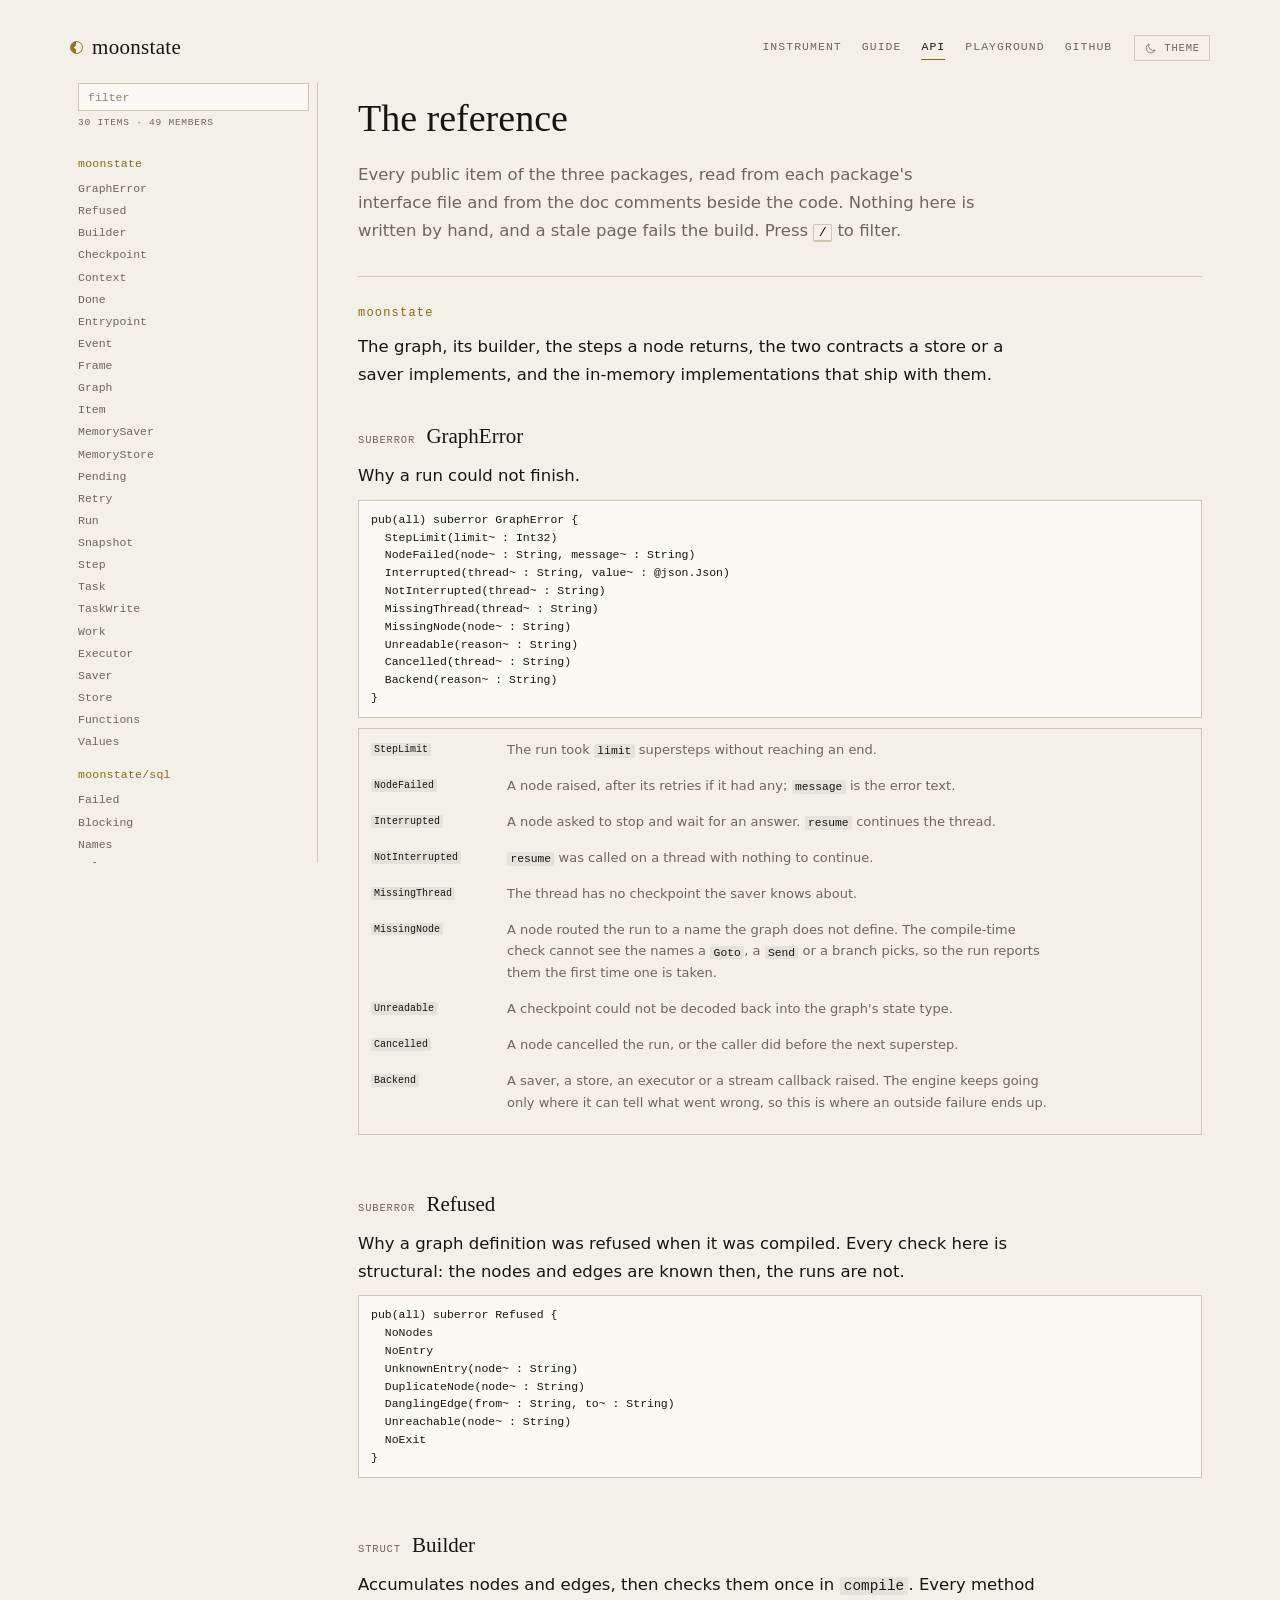
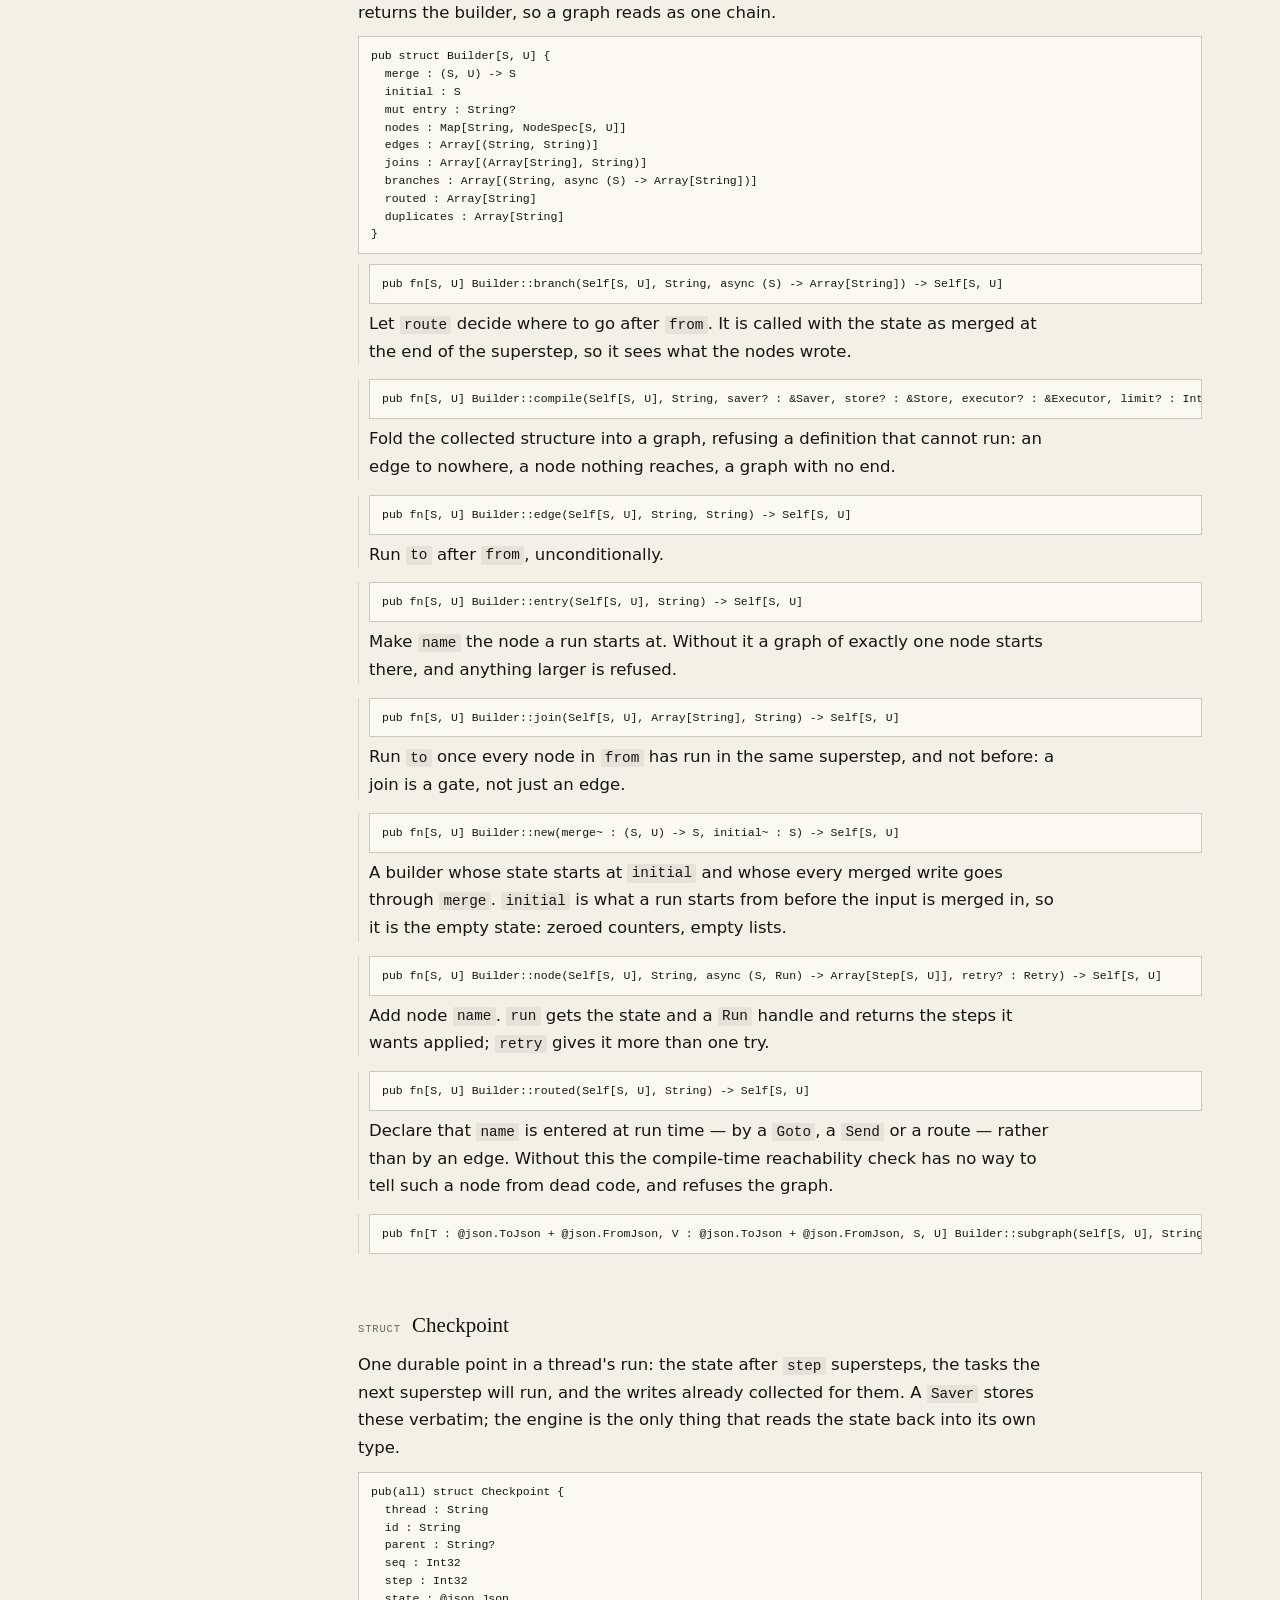
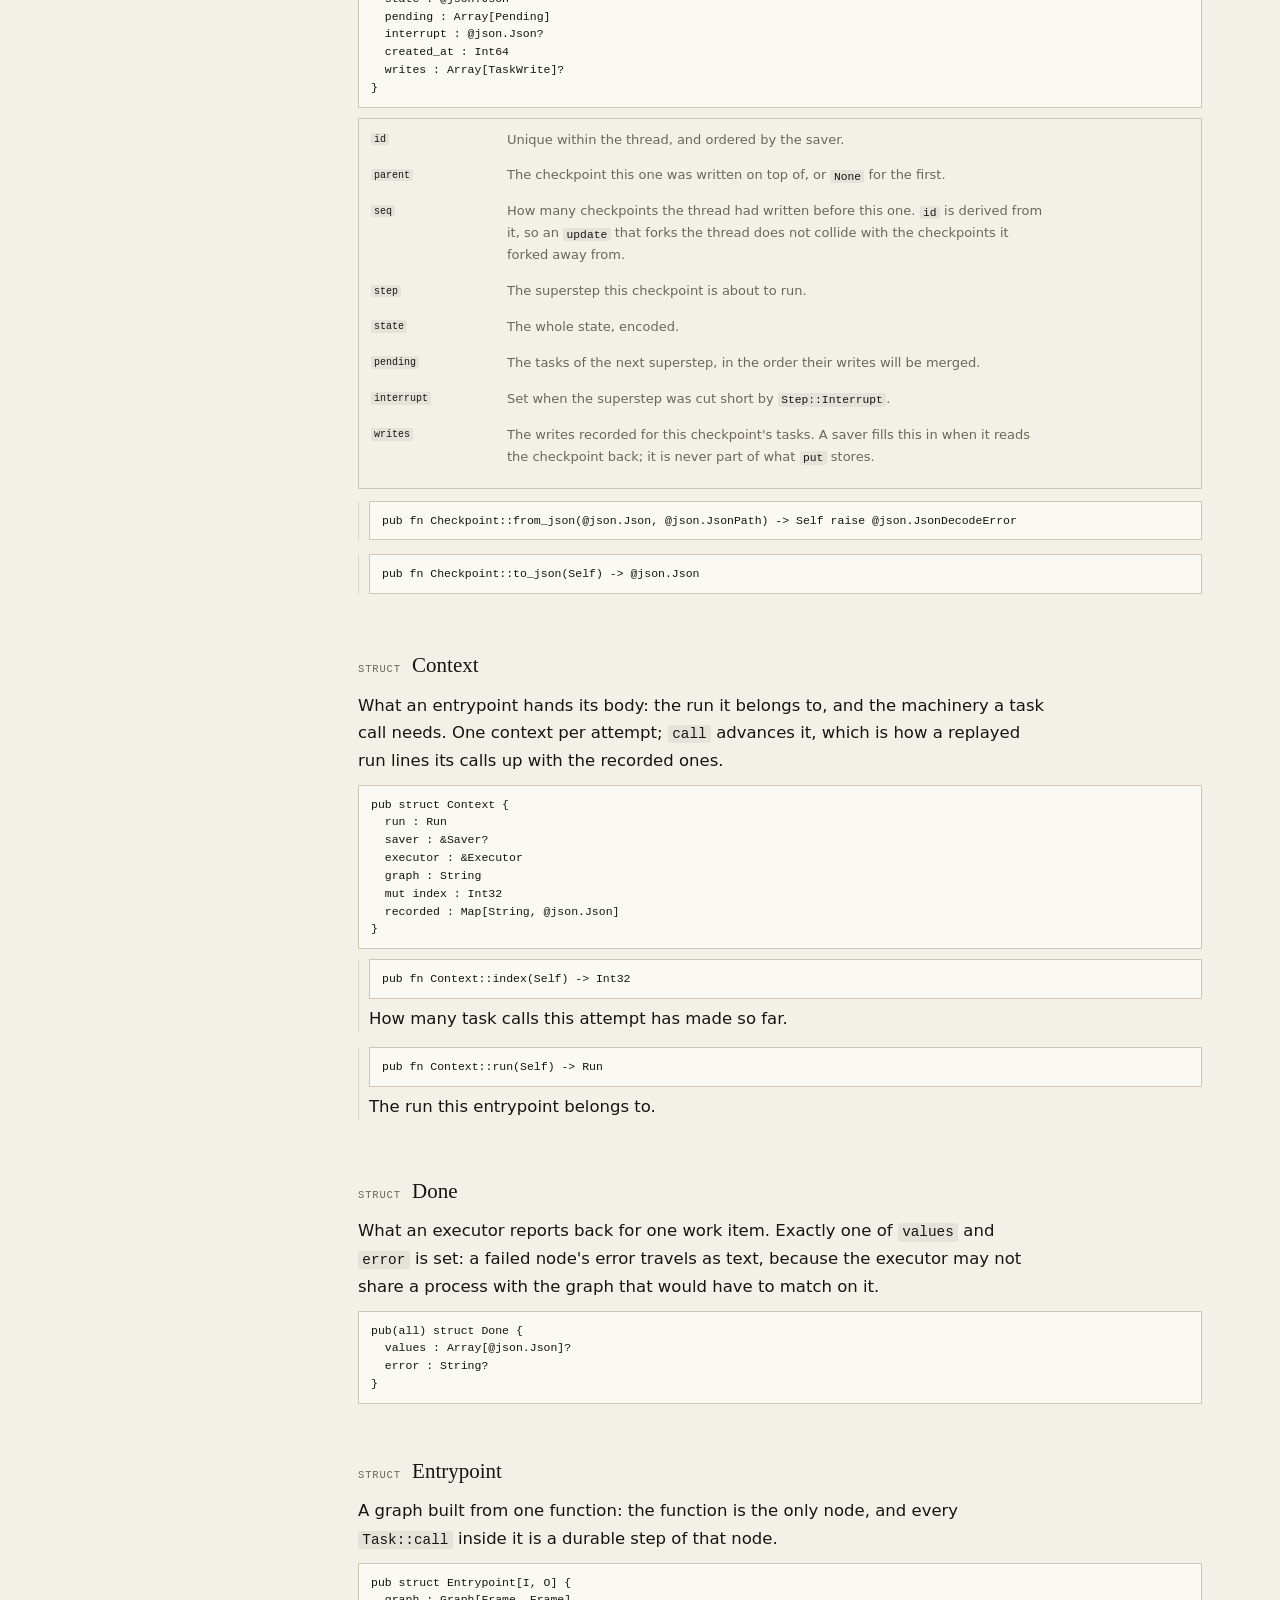
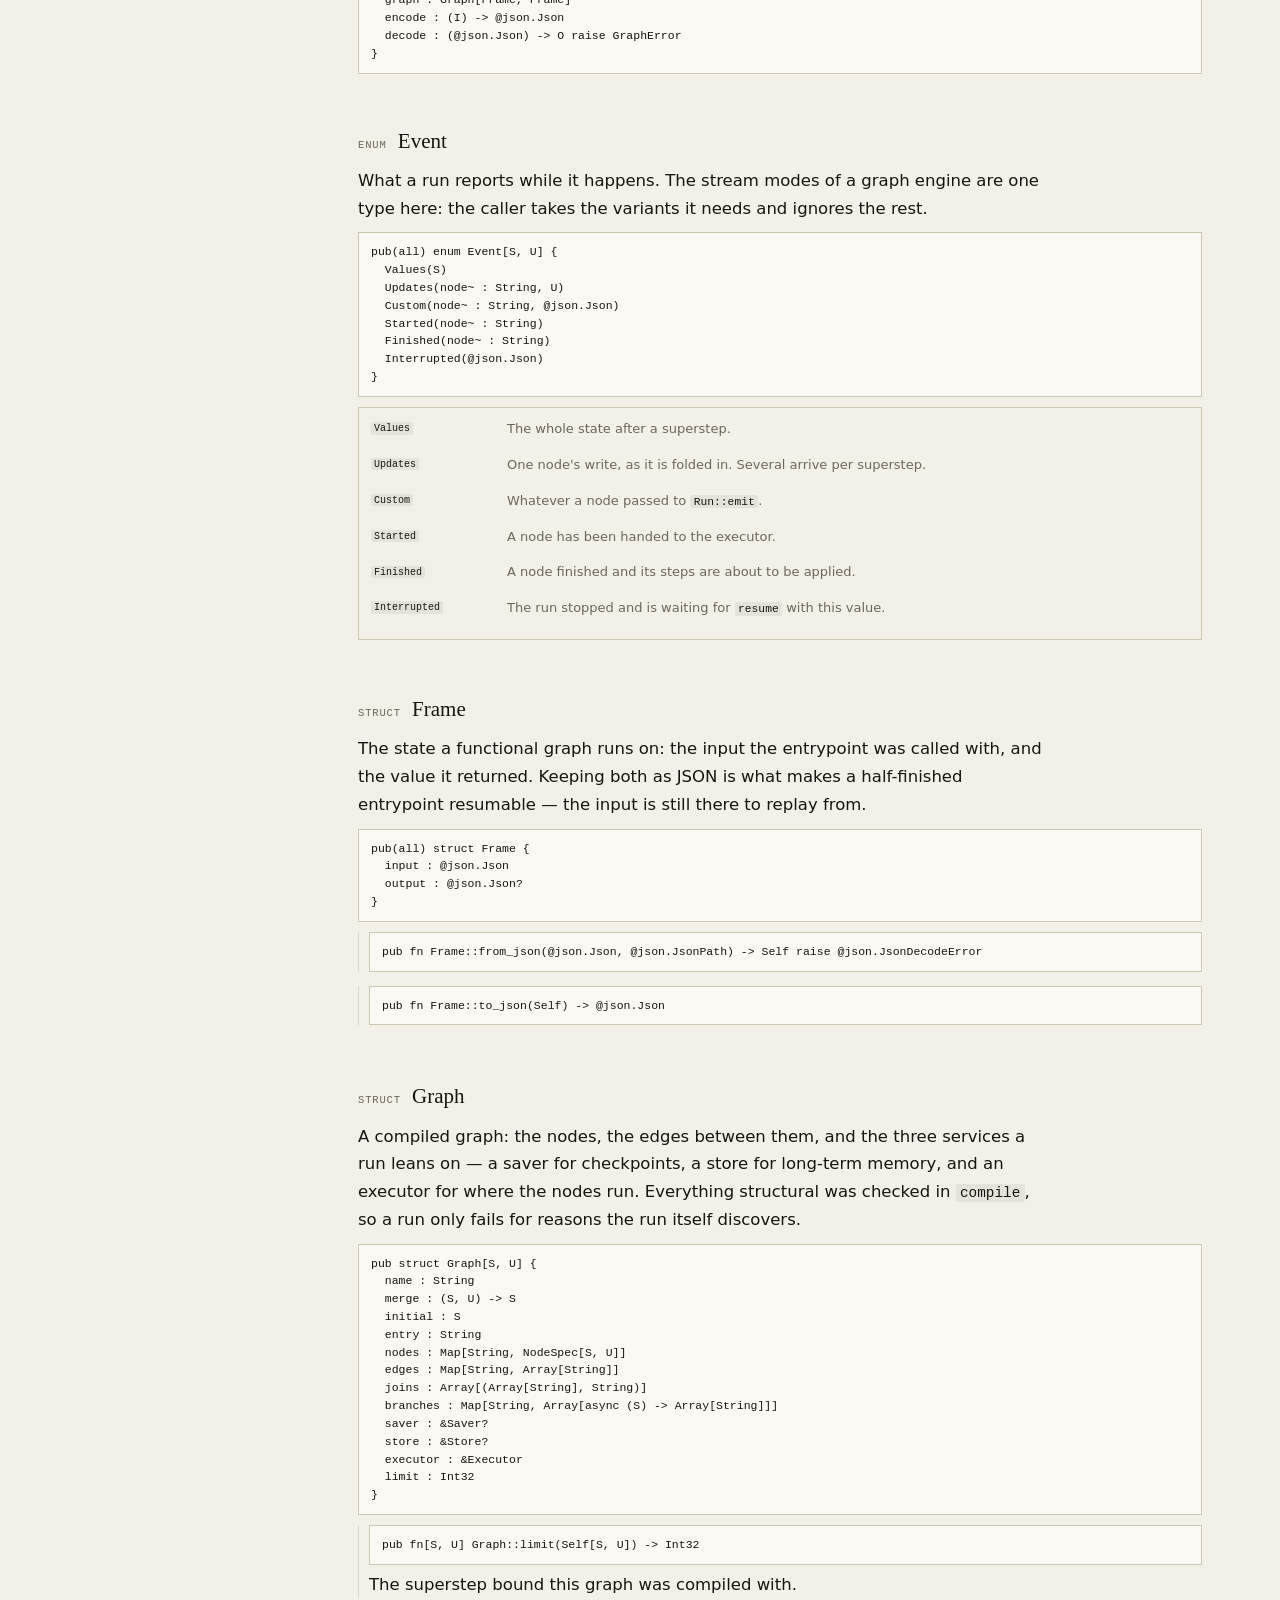
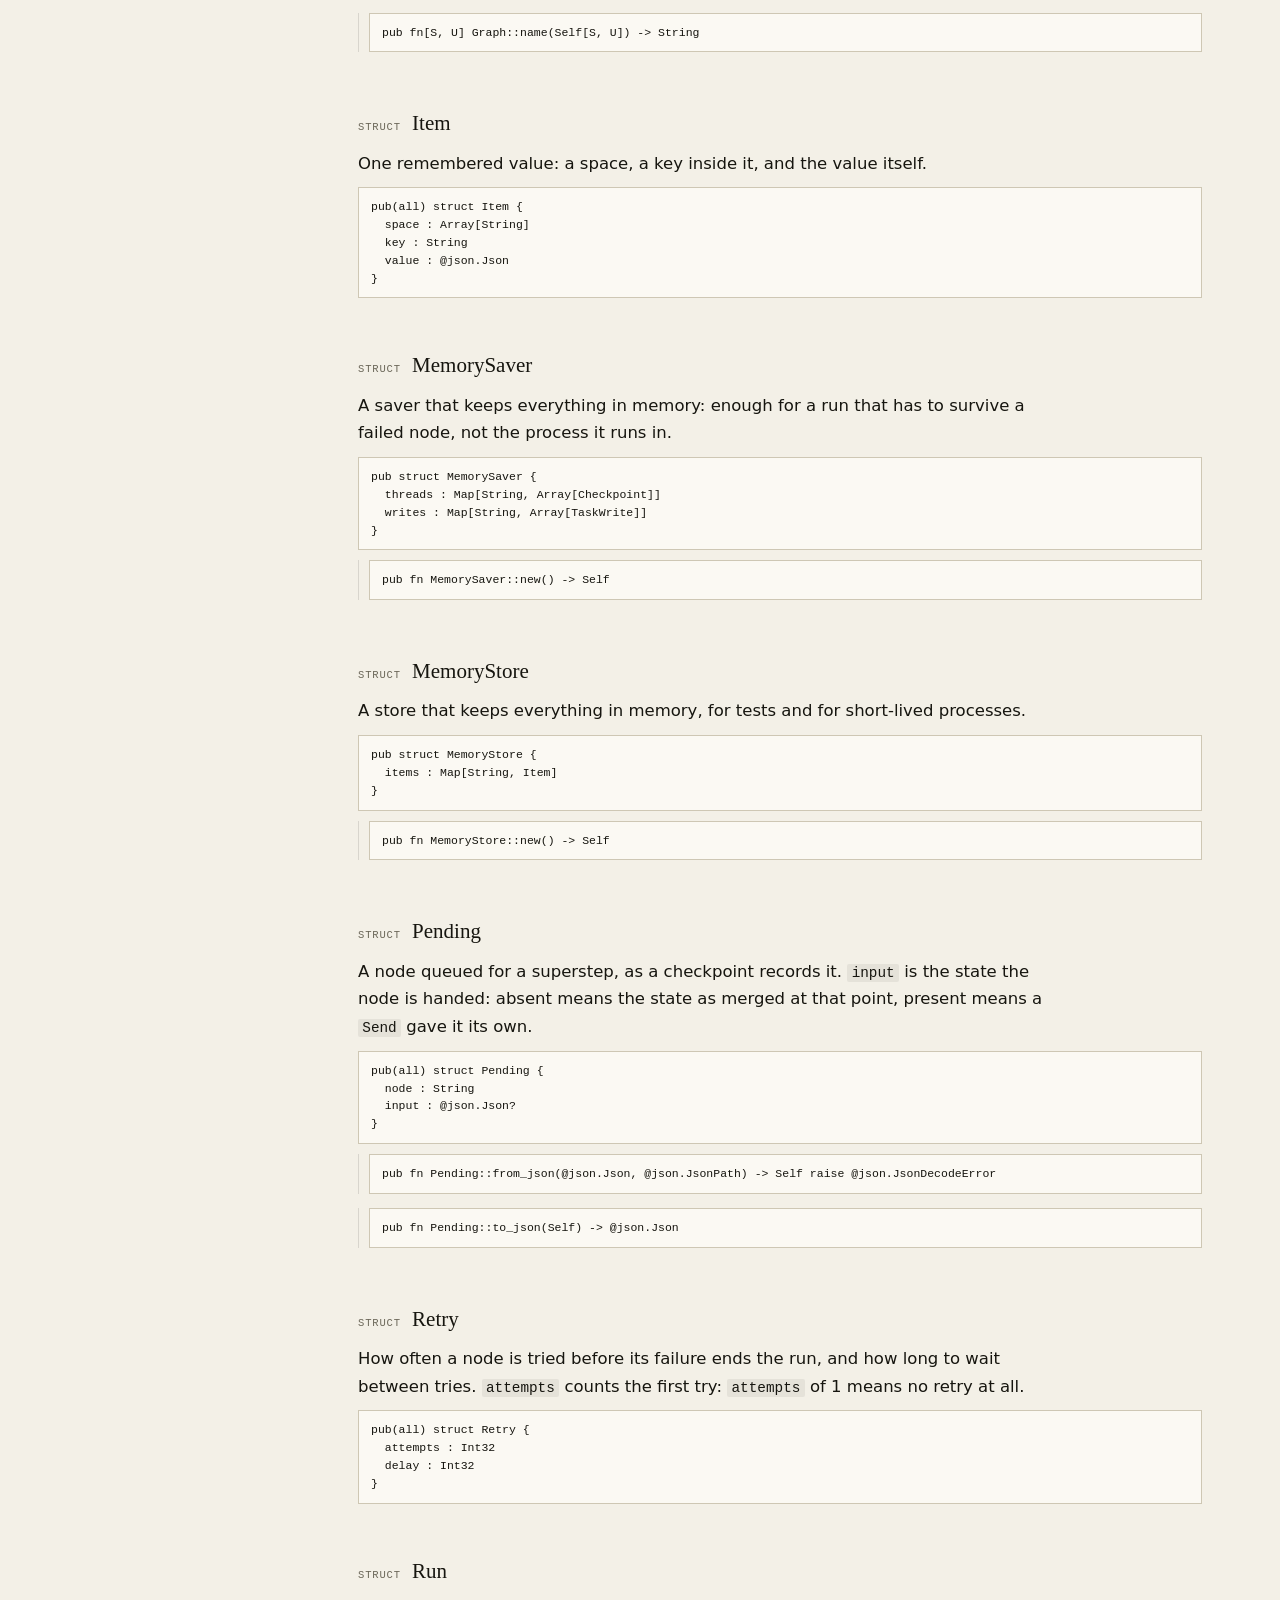
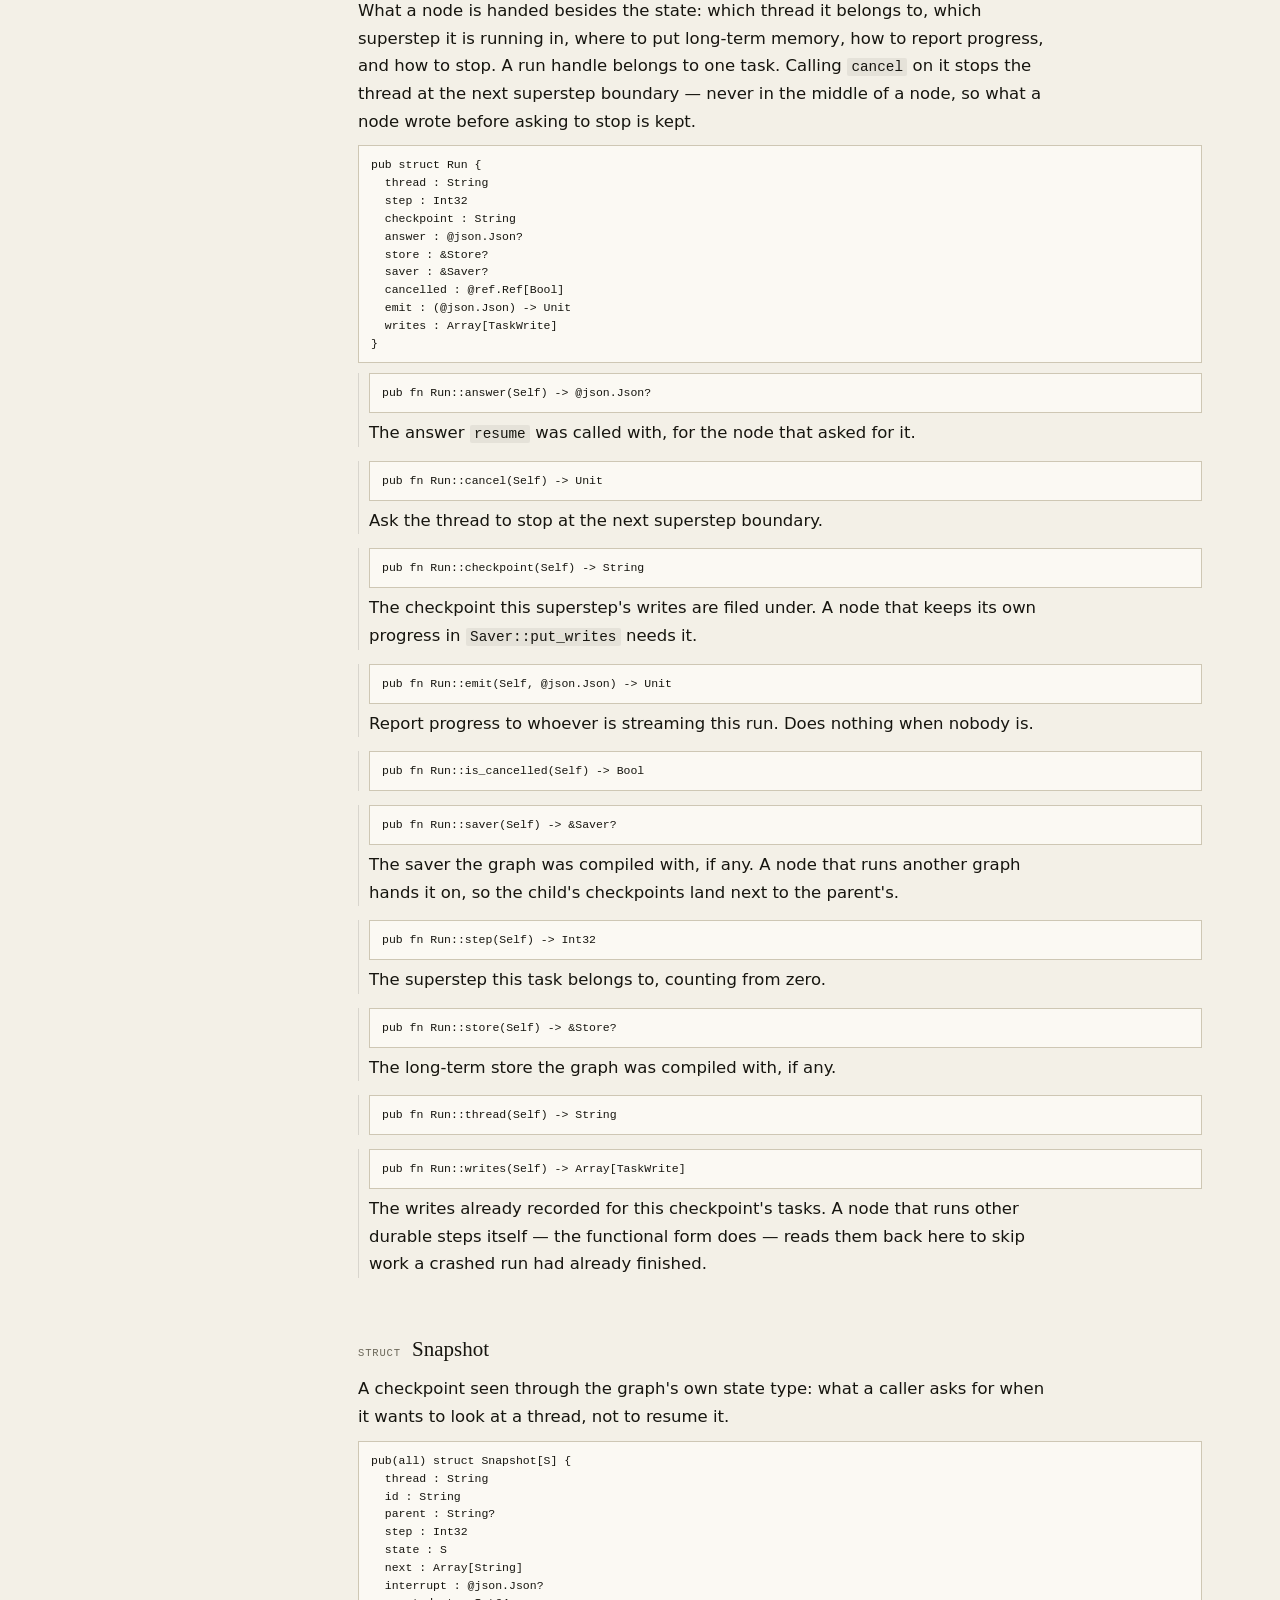
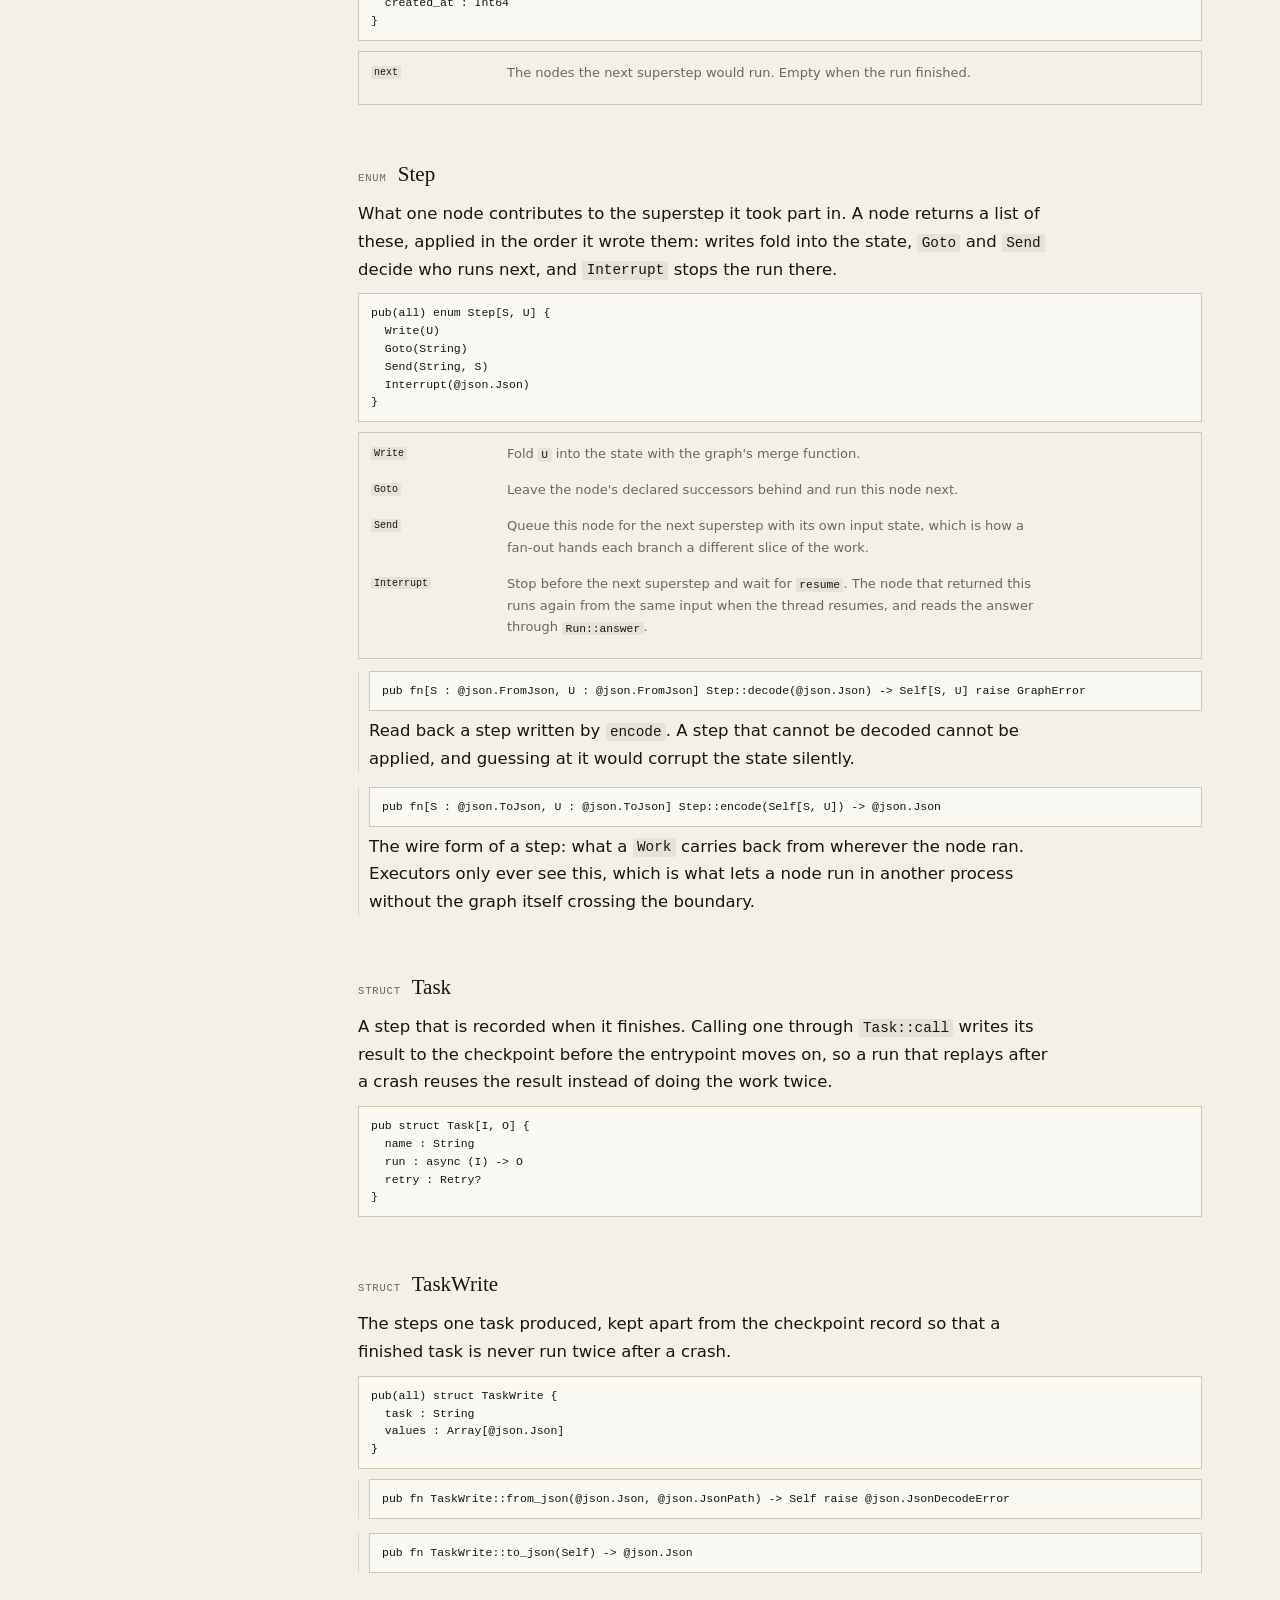
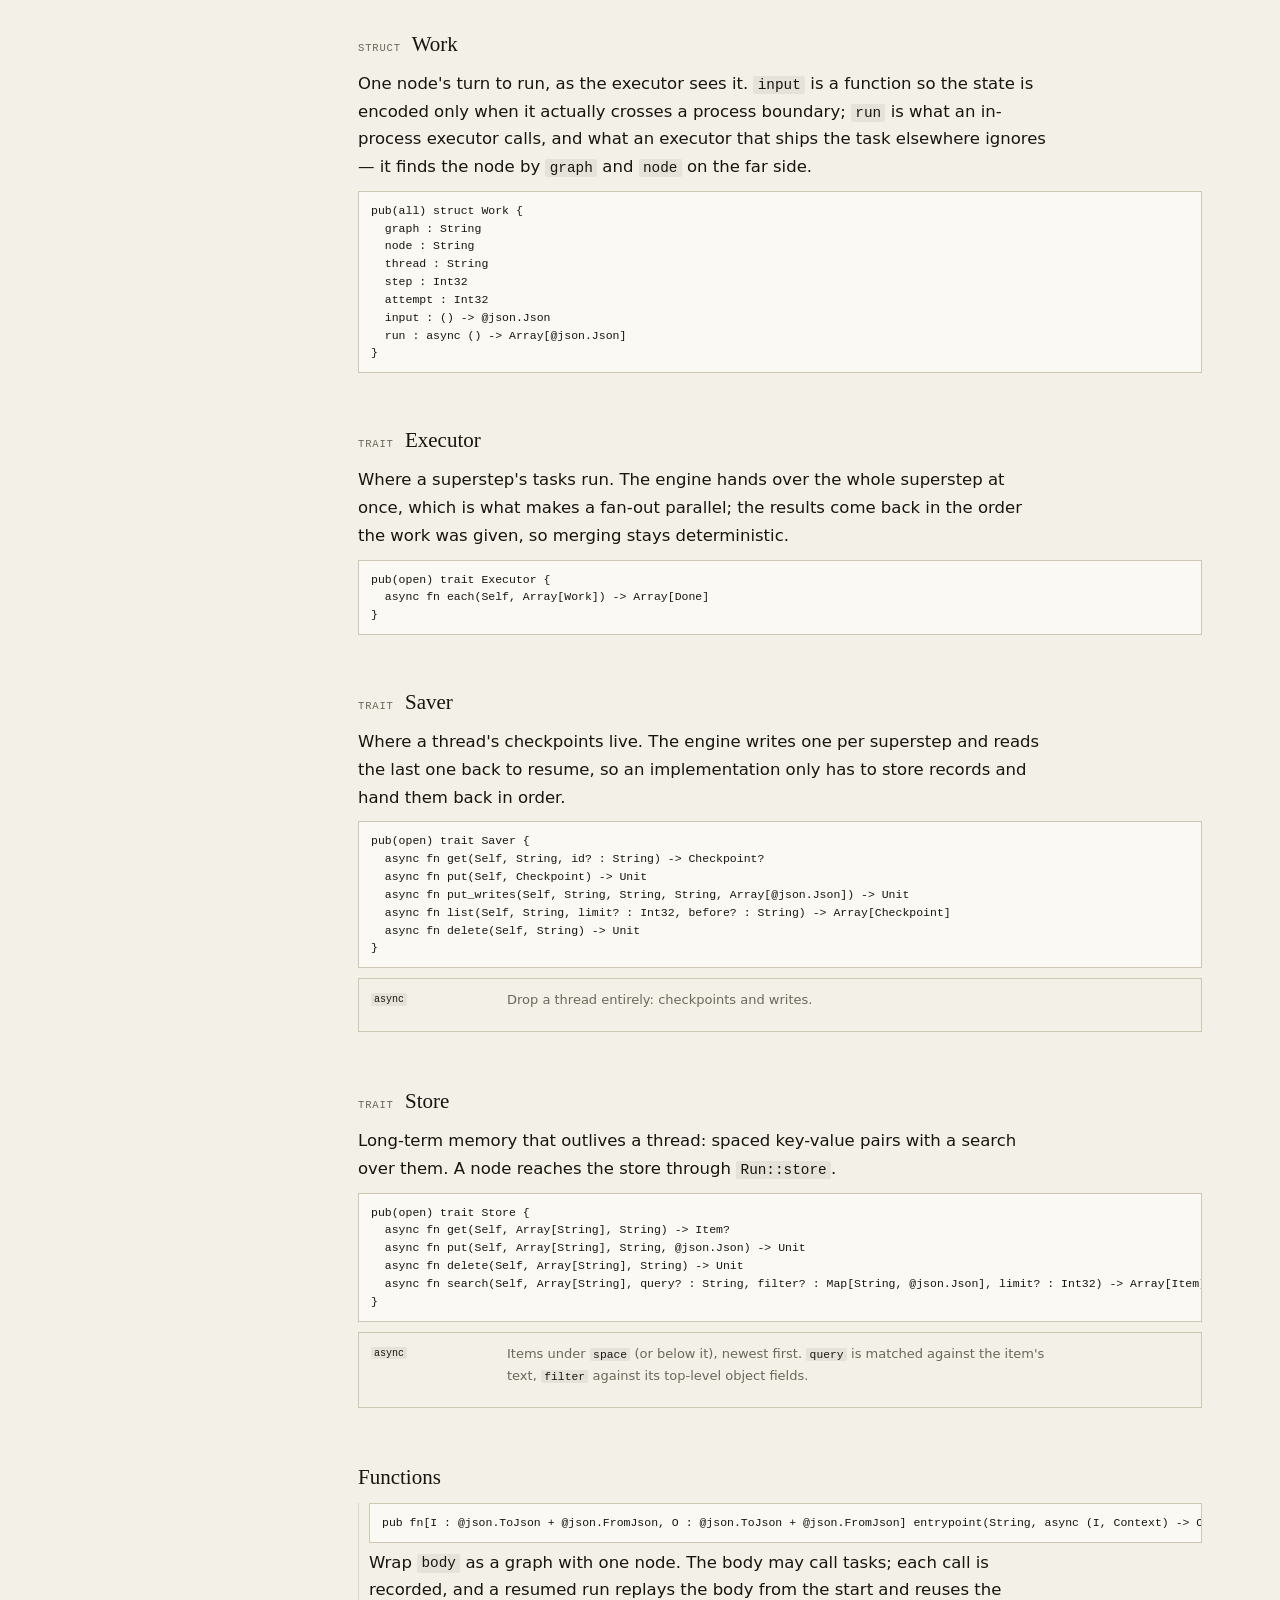
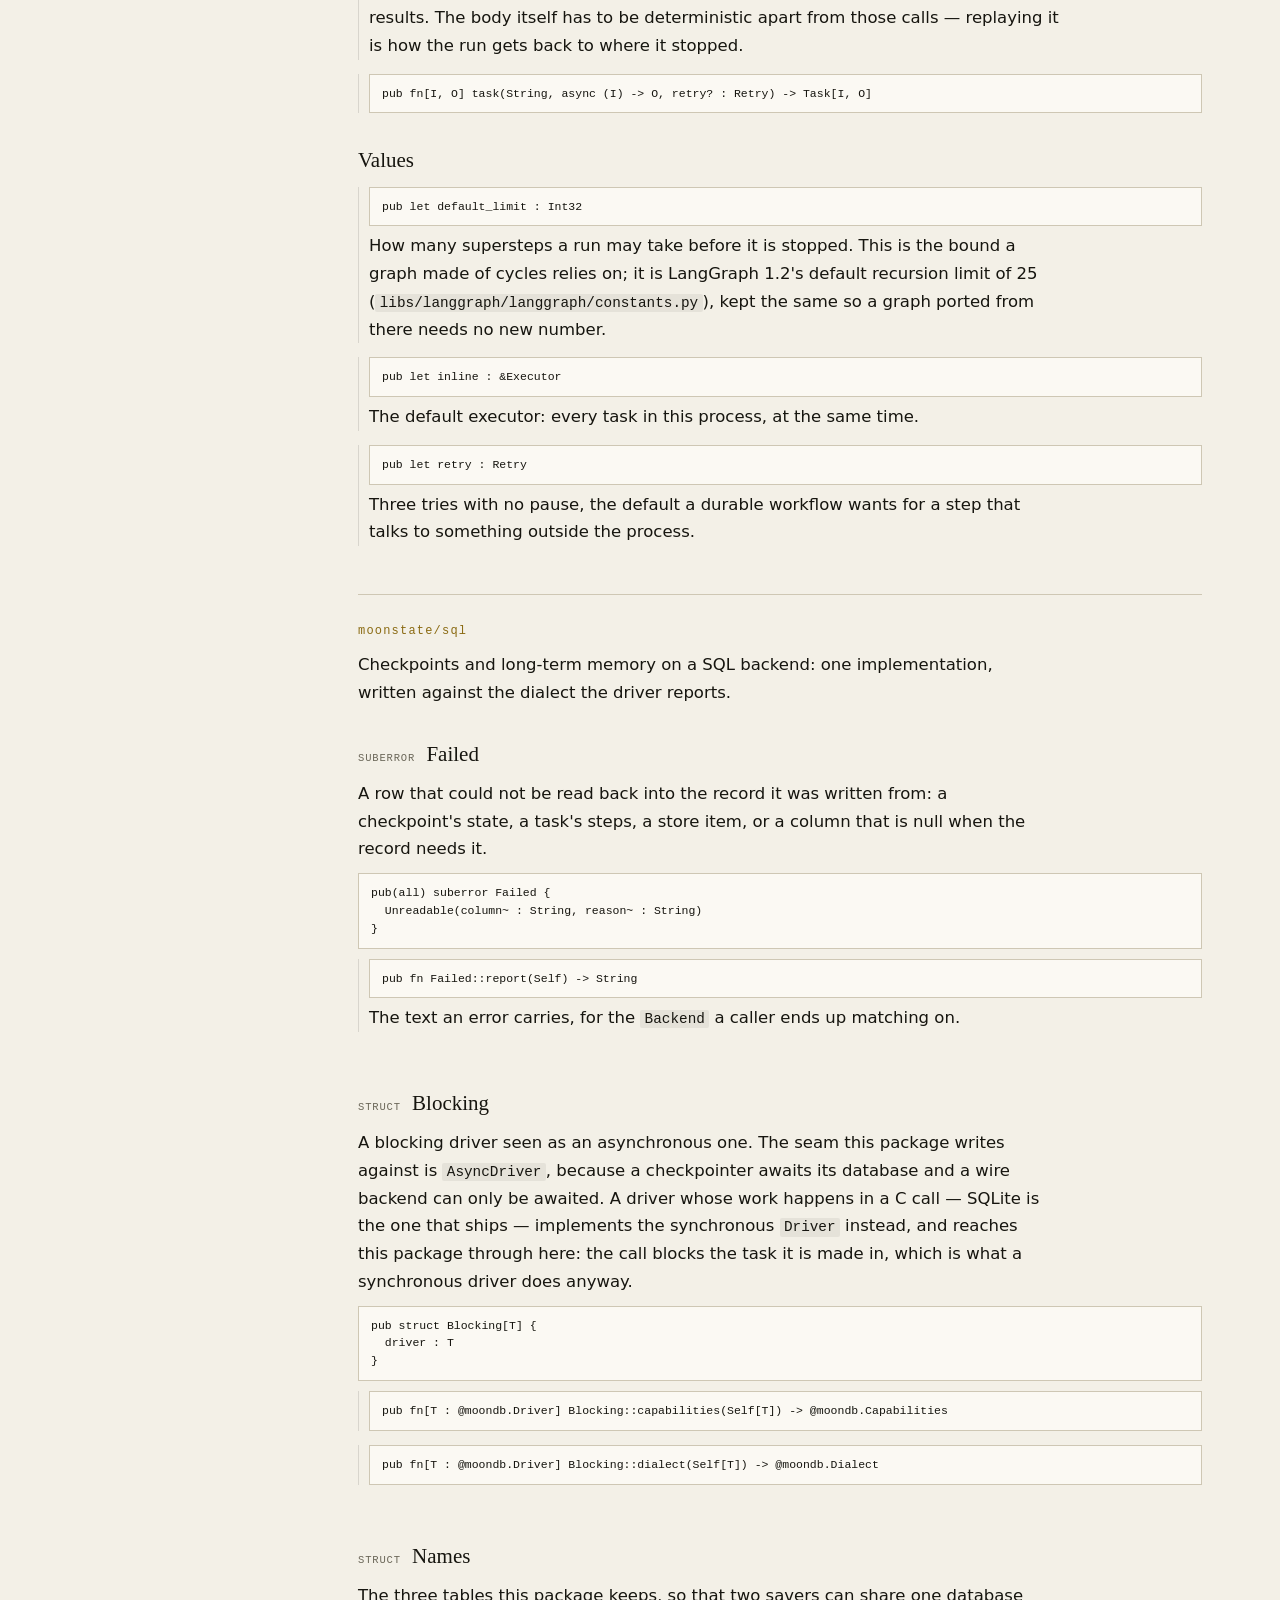
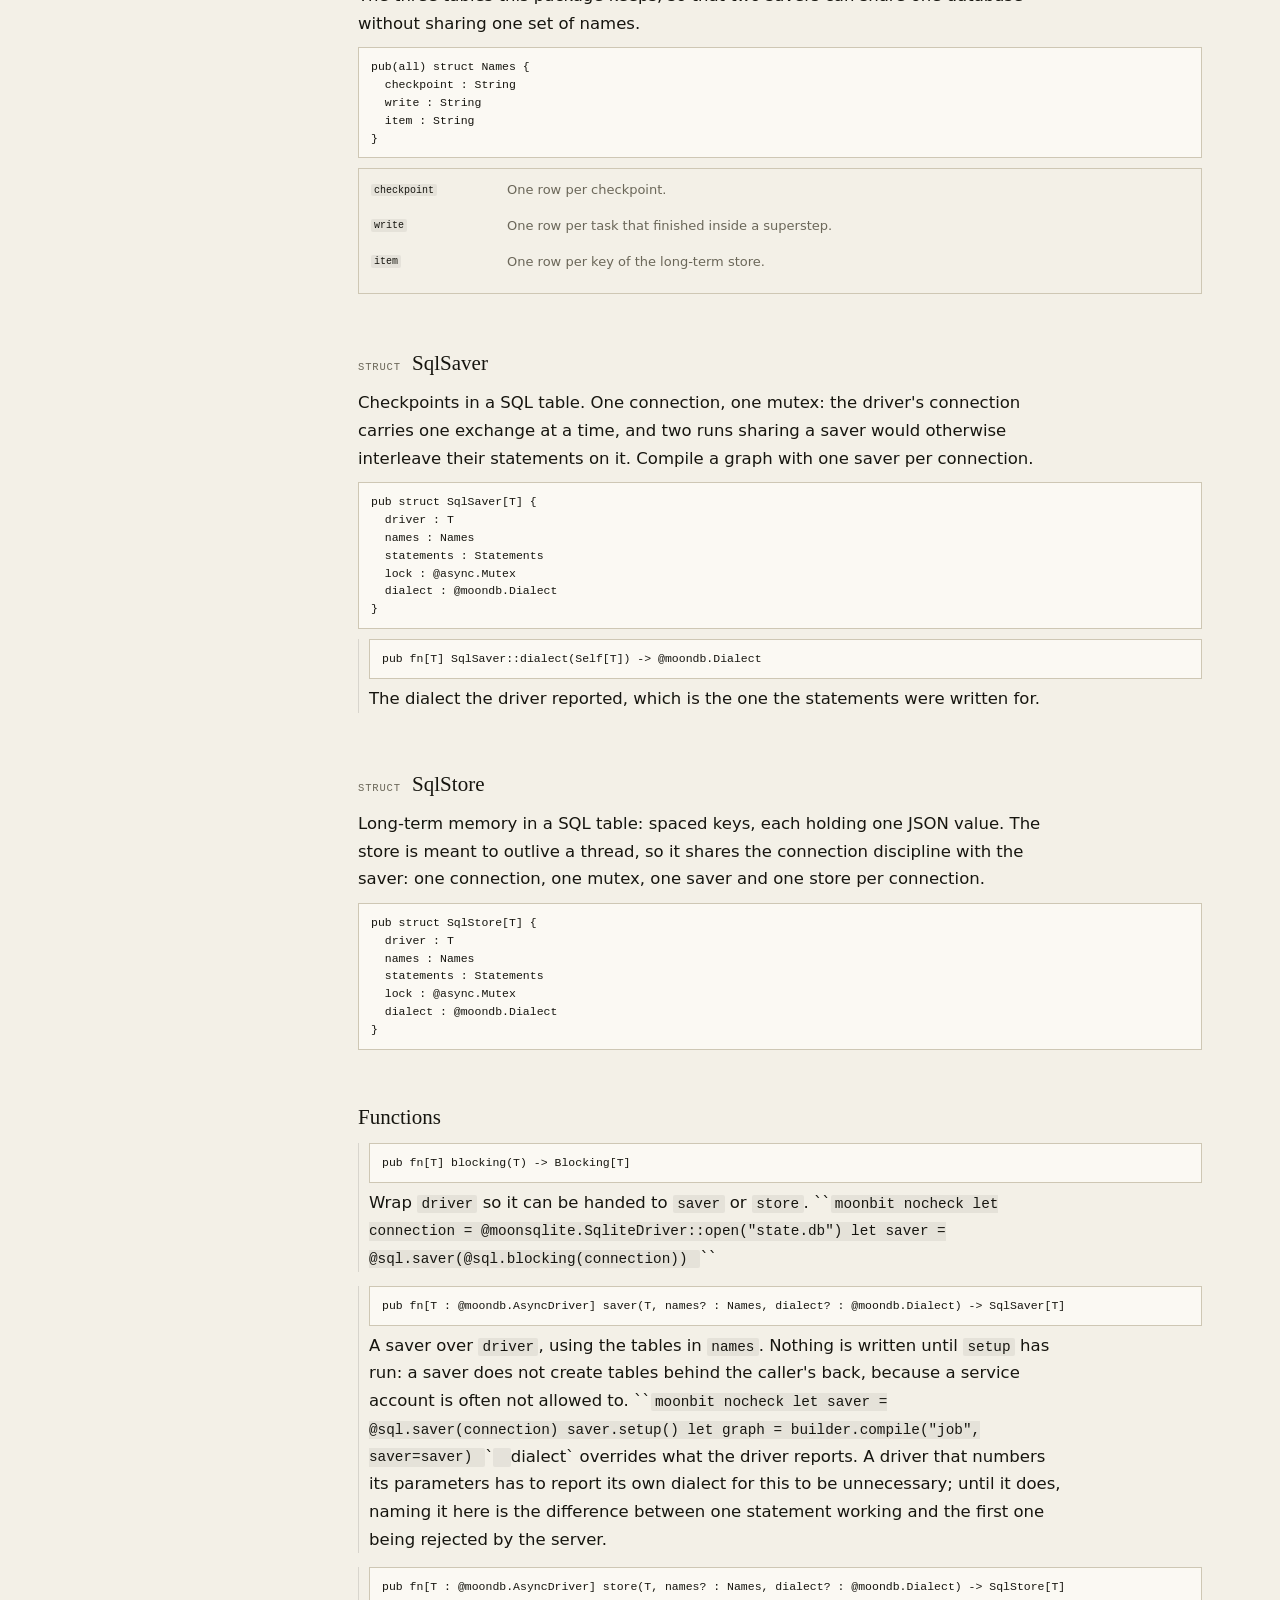
==== commit ad105639: "docs(site): a dial that says what it counts, a guide built from the README, and a theme the reader k" ====
--- a/docs/api.html
+++ b/docs/api.html
@@ -8,22 +8,38 @@
     <link rel="icon" href="favicon.svg" type="image/svg+xml">
     <link rel="stylesheet" href="assets/instrument.css">
     <link rel="stylesheet" href="assets/pages.css">
+    <script src="assets/theme.js"></script>
+    <script type="module" src="assets/pages.js"></script>
   </head>
   <body class="doc">
     <a class="skip" href="#entries">Skip to the reference</a>
     <header class="top">
       <a class="mark" href="index.html">moonstate</a>
       <nav class="nav" aria-label="The library">
-        <a href="index.html">the instrument</a>
+        <a href="index.html">instrument</a>
         <a href="guide.html">guide</a>
         <a href="api.html" aria-current="page">api</a>
         <a href="playground.html">playground</a>
         <a href="https://github.com/moonbitstack/moonstate">github</a>
+        <button class="theme" type="button" data-theme-toggle aria-label="Switch to the dark theme">
+          <svg data-icon="moon" viewBox="0 0 24 24" fill="none" stroke="currentColor" stroke-width="1.5" aria-hidden="true">
+            <path d="M20.5 14.8A8.6 8.6 0 0 1 9.2 3.5a8.6 8.6 0 1 0 11.3 11.3Z"></path>
+          </svg>
+          <svg data-icon="sun" viewBox="0 0 24 24" fill="none" stroke="currentColor" stroke-width="1.5" aria-hidden="true">
+            <circle cx="12" cy="12" r="4"></circle>
+            <path d="M12 2.8v2.1M12 19.1v2.1M2.8 12h2.1M19.1 12h2.1M5.5 5.5l1.5 1.5M17 17l1.5 1.5M18.5 5.5 17 7M7 17l-1.5 1.5"></path>
+          </svg>
+          <span>theme</span>
+        </button>
       </nav>
     </header>
 
     <main class="reference">
       <aside class="rail" aria-label="Packages and items">
+        <div class="filter-box">
+          <input id="filter" class="filter" type="search" placeholder="filter" aria-label="Filter the reference" spellcheck="false">
+          <span class="filter-count" id="filter-count"></span>
+        </div>
         <div class="group"><b>moonstate</b>
 <a href="#moonstate-grapherror">GraphError</a>
 <a href="#moonstate-refused">Refused</a>
@@ -70,8 +86,8 @@
         <h1>The reference</h1>
         <p class="note">
           Every public item of the three packages, read from each package's interface file and
-          from the doc comments beside the code. Nothing here is written by hand, and a stale
-          page fails the build.
+          from the doc comments beside the code. Nothing here is written by hand, and a stale page
+          fails the build. Press <kbd>/</kbd> to filter.
         </p>
         <section id="moonstate-top"><h2><span class="pkg">moonstate</span></h2><p>The graph, its builder, the steps a node returns, the two contracts a store or a saver implements, and the in-memory implementations that ship with them.</p>
 <article id="moonstate-grapherror"><h3><span class="kind">suberror</span> GraphError</h3>
--- a/docs/assets/instrument.css
+++ b/docs/assets/instrument.css
@@ -1,29 +1,62 @@
+/* The site has one palette and two settings of it. Everything is drawn from
+   these variables, so the theme toggle is a change of eight values.
+
+   Light: paper and ink, the accent taken from the moon's own colour.
+   Dark: the same drawing at night, the accent given back its light. */
+
 :root {
-  --paper: #f2efe6;
-  --panel: #faf8f2;
+  --paper: #f3f0e7;
+  --panel: #fbf9f3;
   --ink: #16150f;
-  --muted: #6a675c;
-  --rule: #cfc9b8;
+  --muted: #6b6759;
+  --rule: #cec7b4;
+  --rule-soft: #e2dccb;
   --accent: #8a6a12;
   --accent-soft: #d9c79a;
+
   --serif: ui-serif, Georgia, "Iowan Old Style", "Times New Roman", serif;
   --sans: ui-sans-serif, system-ui, "Segoe UI", Helvetica, Arial, sans-serif;
   --mono: ui-monospace, "SFMono-Regular", Menlo, Consolas, monospace;
-}
-
+
+  --measure: 58ch;
+  --page: 1200px;
+  --gap: 64px;
+
+  color-scheme: light;
+}
+
+:root[data-theme="dark"] {
+  --paper: #0e0e0c;
+  --panel: #151513;
+  --ink: #ece9e1;
+  --muted: #98958c;
+  --rule: #33332c;
+  --rule-soft: #24241f;
+  --accent: #e9c46a;
+  --accent-soft: #4a3f22;
+
+  color-scheme: dark;
+}
+
+/* No script and no stored choice: the system still decides. */
 @media (prefers-color-scheme: dark) {
-  :root {
+  :root:not([data-theme]) {
     --paper: #0e0e0c;
-    --panel: #141412;
+    --panel: #151513;
     --ink: #ece9e1;
-    --muted: #9a978f;
-    --rule: #34342e;
+    --muted: #98958c;
+    --rule: #33332c;
+    --rule-soft: #24241f;
     --accent: #e9c46a;
     --accent-soft: #4a3f22;
-  }
-}
-
-* {
+
+    color-scheme: dark;
+  }
+}
+
+*,
+*::before,
+*::after {
   box-sizing: border-box;
 }
 
@@ -31,129 +64,251 @@
   background: var(--paper);
   color: var(--ink);
   font-family: var(--serif);
-  font-variant-ligatures: no-contextual;
-  scrollbar-width: thin;
-  scrollbar-color: color-mix(in srgb, var(--ink) 22%, transparent) transparent;
+  -webkit-text-size-adjust: 100%;
+  scroll-behavior: smooth;
 }
 
 @supports selector(::-webkit-scrollbar) {
-  html {
-    scrollbar-width: auto;
-    scrollbar-color: auto;
-  }
-
   html::-webkit-scrollbar,
-  .ledger::-webkit-scrollbar {
-    width: 10px;
-    height: 10px;
+  .ledger::-webkit-scrollbar,
+  .rail::-webkit-scrollbar,
+  .record::-webkit-scrollbar,
+  pre::-webkit-scrollbar {
+    width: 11px;
+    height: 11px;
   }
 
   html::-webkit-scrollbar-track,
-  .ledger::-webkit-scrollbar-track {
+  .ledger::-webkit-scrollbar-track,
+  .rail::-webkit-scrollbar-track,
+  .record::-webkit-scrollbar-track,
+  pre::-webkit-scrollbar-track {
     background: transparent;
   }
 
   html::-webkit-scrollbar-thumb,
-  .ledger::-webkit-scrollbar-thumb {
+  .ledger::-webkit-scrollbar-thumb,
+  .rail::-webkit-scrollbar-thumb,
+  .record::-webkit-scrollbar-thumb,
+  pre::-webkit-scrollbar-thumb {
     border: 3px solid transparent;
     border-radius: 99px;
     background-clip: content-box;
-    background-color: color-mix(in srgb, var(--ink) 24%, transparent);
+    background-color: color-mix(in srgb, var(--ink) 22%, transparent);
   }
 
   html::-webkit-scrollbar-thumb:hover,
-  .ledger:hover::-webkit-scrollbar-thumb {
-    background-color: color-mix(in srgb, var(--ink) 42%, transparent);
-  }
-}
-
-button,
-input,
-select,
-textarea {
-  font-variant-ligatures: no-contextual;
+  .ledger::-webkit-scrollbar-thumb:hover,
+  .rail::-webkit-scrollbar-thumb:hover,
+  .record::-webkit-scrollbar-thumb:hover,
+  pre::-webkit-scrollbar-thumb:hover {
+    background-color: color-mix(in srgb, var(--ink) 44%, transparent);
+  }
+}
+
+/* Only where there is no webkit pseudo-element to style: a browser that has one
+   ignores the standard properties on the same element. */
+@supports not selector(::-webkit-scrollbar) {
+  html {
+    scrollbar-width: thin;
+    scrollbar-color: color-mix(in srgb, var(--ink) 22%, transparent) transparent;
+  }
 }
 
 body {
   margin: 0;
+  background: var(--paper);
+  color: var(--ink);
   font-family: var(--sans);
-  font-size: 16px;
-  line-height: 1.6;
+  font-size: 16.5px;
+  line-height: 1.68;
+  -webkit-font-smoothing: antialiased;
+  text-rendering: optimizeLegibility;
+}
+
+::selection {
+  background: color-mix(in srgb, var(--accent) 26%, transparent);
+}
+
+a {
+  color: inherit;
+  text-decoration-color: color-mix(in srgb, var(--accent) 70%, transparent);
+  text-underline-offset: 3px;
+  text-decoration-thickness: 1px;
+}
+
+a:hover {
+  text-decoration-color: var(--accent);
+}
+
+:focus-visible {
+  outline: 1px solid var(--accent);
+  outline-offset: 3px;
+}
+
+p {
+  margin: 0 0 16px;
+}
+
+code {
+  font-family: var(--mono);
+  font-size: 0.87em;
+  overflow-wrap: break-word;
+  color: var(--ink);
+  background: color-mix(in srgb, var(--ink) 6%, transparent);
+  padding: 0.08em 0.3em;
+  border-radius: 2px;
+}
+
+pre code {
+  background: none;
+  padding: 0;
+  font-size: inherit;
 }
 
 .skip {
   position: absolute;
-  left: -999px;
+  left: -9999px;
+  top: 0;
 }
 
 .skip:focus {
   left: 16px;
   top: 12px;
-  z-index: 9;
+  z-index: 20;
   padding: 8px 12px;
   background: var(--panel);
-  border: 1px solid var(--rule);
-}
+  border: 1px solid var(--accent);
+  font-family: var(--mono);
+  font-size: 12px;
+}
+
+/* ---------- the head of every page ---------- */
 
 .top {
   width: 100%;
+  max-width: var(--page);
+  margin: 0 auto;
+  padding: 30px 30px 10px;
   display: flex;
-  align-items: baseline;
+  flex-wrap: wrap;
+  align-items: center;
   justify-content: space-between;
-  gap: 24px;
-  max-width: 1180px;
-  margin: 0 auto;
-  padding: 28px 28px 8px;
+  gap: 14px 28px;
 }
 
 .mark {
   font-family: var(--serif);
-  font-size: 20px;
-  letter-spacing: 0.01em;
+  font-size: 21px;
+  letter-spacing: 0.015em;
+  text-decoration: none;
+  display: inline-flex;
+  align-items: center;
+  gap: 9px;
+}
+
+.mark::before {
+  content: "";
+  width: 13px;
+  height: 13px;
+  border: 1px solid var(--accent);
+  border-radius: 50%;
+  background:
+    radial-gradient(circle at 50% 50%, var(--paper) 0 26%, transparent 27%),
+    linear-gradient(90deg, var(--accent) 0 50%, transparent 50%);
+  opacity: 0.9;
 }
 
 .nav {
   display: flex;
-  gap: 20px;
-  font-family: var(--mono);
-  font-size: 12px;
+  flex-wrap: wrap;
+  align-items: center;
+  gap: 6px 20px;
+  margin-left: auto;
+  font-family: var(--mono);
+  font-size: 11.5px;
+  letter-spacing: 0.09em;
+  text-transform: uppercase;
+}
+
+.nav a {
+  color: var(--muted);
+  text-decoration: none;
+  padding: 2px 0;
+  border-bottom: 1px solid transparent;
+}
+
+.nav a:hover,
+.nav a:focus-visible {
+  color: var(--ink);
+}
+
+.nav a[aria-current="page"] {
+  color: var(--ink);
+  border-bottom-color: var(--accent);
+}
+
+.theme {
+  display: inline-flex;
+  align-items: center;
+  gap: 7px;
+  padding: 6px 9px 5px;
+  margin-left: 2px;
+  background: transparent;
+  border: 1px solid var(--rule);
+  color: var(--muted);
+  font-family: var(--mono);
+  font-size: 10.5px;
   letter-spacing: 0.08em;
   text-transform: uppercase;
-}
-
-a {
-  color: inherit;
-  text-decoration-color: var(--accent);
-  text-underline-offset: 3px;
-}
-
-.nav a {
-  text-decoration: none;
-  color: var(--muted);
-}
-
-.nav a:hover,
-.nav a:focus-visible {
-  color: var(--ink);
-}
+  cursor: pointer;
+  transition: color 140ms ease, border-color 140ms ease;
+}
+
+.theme:hover {
+  color: var(--ink);
+  border-color: var(--accent);
+}
+
+.theme svg {
+  width: 13px;
+  height: 13px;
+  display: block;
+}
+
+/* The icon is the thing a click gives you: a moon while it is light, a sun
+   while it is dark. */
+.theme [data-icon="sun"] {
+  display: none;
+}
+
+:root[data-theme="dark"] .theme [data-icon="sun"] {
+  display: block;
+}
+
+:root[data-theme="dark"] .theme [data-icon="moon"] {
+  display: none;
+}
+
+/* ---------- the home page ---------- */
 
 .page {
   display: grid;
-  grid-template-columns: minmax(0, 1fr) minmax(0, 1fr);
-  gap: 56px;
-  max-width: 1180px;
+  grid-template-columns: minmax(0, 0.94fr) minmax(0, 1fr);
+  gap: var(--gap);
+  max-width: var(--page);
   margin: 0 auto;
-  padding: 16px 28px 96px;
+  padding: 12px 30px 120px;
   align-items: start;
 }
 
 .stage {
   position: sticky;
-  top: 24px;
+  top: 26px;
   display: grid;
   grid-template-columns: minmax(0, 1fr);
-  gap: 18px;
-  padding-top: 8px;
+  gap: 10px;
+  padding-top: 4px;
   min-width: 0;
 }
 
@@ -165,7 +320,7 @@
 #ring {
   display: block;
   width: 100%;
-  max-width: 460px;
+  max-width: 500px;
   height: auto;
   margin: 0 auto;
   overflow: visible;
@@ -173,36 +328,37 @@
 
 .rim {
   fill: none;
-  stroke: color-mix(in srgb, var(--ink) 20%, transparent);
+  stroke: color-mix(in srgb, var(--ink) 34%, transparent);
   stroke-width: 1;
 }
 
 .rim-inner {
   fill: none;
-  stroke: color-mix(in srgb, var(--ink) 12%, transparent);
-  stroke-width: 0.5;
-  stroke-dasharray: 1 7;
+  stroke: var(--rule-soft);
+  stroke-width: 0.75;
+  stroke-dasharray: 1 8;
 }
 
 .tick {
-  stroke: color-mix(in srgb, var(--ink) 34%, transparent);
+  stroke: color-mix(in srgb, var(--ink) 30%, transparent);
   stroke-width: 1;
 }
 
 .tick.is-run {
   stroke: var(--accent);
-  stroke-width: 1.6;
+  stroke-width: 1.5;
 }
 
 .tick.is-now {
   stroke: var(--ink);
-  stroke-width: 2.4;
+  stroke-width: 2.6;
 }
 
 .numeral {
   fill: var(--muted);
   font-family: var(--mono);
-  font-size: 11px;
+  font-size: 10px;
+  letter-spacing: 0.04em;
 }
 
 .arc {
@@ -217,6 +373,11 @@
   stroke: var(--accent);
   stroke-width: 1.2;
   cursor: pointer;
+  transition: r 120ms ease, fill 120ms ease;
+}
+
+.notch:hover {
+  fill: var(--accent-soft);
 }
 
 .notch.is-picked {
@@ -227,65 +388,149 @@
   outline: none;
   stroke: var(--ink);
   stroke-width: 2;
-}
-
+  r: 5;
+}
+
+/* the end of a run, marked where the arc stops */
+.cap {
+  fill: none;
+  stroke: var(--ink);
+  stroke-width: 1.6;
+}
+
+/* the line that says what pressing Run will do, right above the button */
+.hint {
+  margin: -2px 0 0;
+  font-family: var(--mono);
+  font-size: 11px;
+  line-height: 1.6;
+  color: var(--muted);
+  max-width: 46ch;
+}
+
+.legend {
+  display: flex;
+  flex-wrap: wrap;
+  justify-content: center;
+  gap: 4px 16px;
+  margin: 2px 0 4px;
+  font-family: var(--mono);
+  font-size: 11px;
+  letter-spacing: 0.02em;
+  color: var(--muted);
+}
+
+.legend span {
+  display: inline-flex;
+  align-items: center;
+  gap: 6px;
+}
+
+.legend i {
+  display: inline-block;
+  width: 16px;
+  height: 2px;
+  background: var(--accent);
+}
+
+.legend .k-notch {
+  width: 7px;
+  height: 7px;
+  border-radius: 50%;
+  border: 1.2px solid var(--accent);
+  background: var(--paper);
+}
+
+.legend .k-tick {
+  width: 1px;
+  height: 9px;
+  background: color-mix(in srgb, var(--ink) 40%, transparent);
+}
+
+/* the reading sits at the centre of the dial, where a dial's reading belongs */
 .readout {
+  position: absolute;
+  left: 50%;
+  top: 50%;
+  transform: translate(-50%, -50%);
+  width: 66%;
+  max-width: 300px;
   text-align: center;
   display: grid;
-  gap: 4px;
-  max-width: 320px;
-  margin: 0 auto;
-}
-
-.phase {
+  justify-items: center;
+  gap: 0;
+}
+
+.count {
   margin: 0;
   font-family: var(--serif);
-  font-size: 44px;
+  font-size: 58px;
   line-height: 1;
-  letter-spacing: -0.01em;
-}
-
-.of {
-  font-size: 18px;
+  letter-spacing: -0.025em;
+  font-variant-numeric: lining-nums;
+}
+
+.count .unit {
+  display: block;
+  margin: 4px 0 0;
+  font-family: var(--mono);
+  font-size: 10px;
+  letter-spacing: 0.2em;
+  text-transform: uppercase;
   color: var(--muted);
 }
 
 .verdict {
-  margin: 2px 0 0;
+  margin: 12px 0 0;
+  font-family: var(--mono);
+  font-size: 11.5px;
+  line-height: 1.5;
+  letter-spacing: 0.02em;
+  color: var(--accent);
+  max-width: 22ch;
+}
+
+.state {
+  margin: 10px 0 0;
   font-family: var(--mono);
   font-size: 12px;
-  letter-spacing: 0.04em;
-  color: var(--accent);
-}
-
-.state {
+  line-height: 1.5;
+  overflow-wrap: anywhere;
+  color: var(--ink);
+}
+
+.state[data-empty="true"] {
+  color: var(--muted);
+}
+
+.meta {
   margin: 6px 0 0;
   font-family: var(--mono);
-  font-size: 12.5px;
+  font-size: 10.5px;
+  line-height: 1.5;
+  color: var(--muted);
   overflow-wrap: anywhere;
-  color: var(--ink);
-}
-
-.state[data-empty="true"] {
-  color: var(--muted);
-}
-
-.meta {
-  margin: 2px 0 0;
-  font-family: var(--mono);
-  font-size: 11.5px;
-  color: var(--muted);
-  overflow-wrap: anywhere;
+}
+
+.budget {
+  margin: 10px 0 0;
+  font-family: var(--mono);
+  font-size: 9.5px;
+  letter-spacing: 0.14em;
+  text-transform: uppercase;
+  color: color-mix(in srgb, var(--muted) 75%, transparent);
 }
 
 .dot {
-  padding: 0 4px;
+  padding: 0 5px;
+  opacity: 0.6;
 }
 
 .controls {
   display: grid;
-  gap: 12px;
-  padding: 16px;
+  gap: 14px;
+  margin-top: 12px;
+  padding: 16px 16px 14px;
   border: 1px solid var(--rule);
   background: var(--panel);
 }
@@ -299,27 +544,31 @@
 
 .chip,
 .act,
-.lever {
-  font-family: var(--mono);
-  font-size: 12px;
+.lever,
+.moves button {
+  font-family: var(--mono);
+  font-size: 11.5px;
   letter-spacing: 0.04em;
   color: var(--ink);
   background: transparent;
   border: 1px solid var(--rule);
-  padding: 7px 12px;
+  padding: 8px 12px 7px;
   cursor: pointer;
-  transition: border-color 120ms ease, color 120ms ease;
+  transition: border-color 140ms ease, color 140ms ease, background 140ms ease;
 }
 
 .chip:hover,
 .act:hover,
-.lever:hover {
+.lever:hover,
+.moves button:hover {
   border-color: var(--accent);
+  color: var(--accent);
 }
 
 .chip.is-on {
   border-color: var(--accent);
   color: var(--accent);
+  background: color-mix(in srgb, var(--accent) 8%, transparent);
 }
 
 .act-run {
@@ -327,15 +576,19 @@
   color: var(--accent);
 }
 
+.act-run:not(:disabled):hover {
+  background: color-mix(in srgb, var(--accent) 12%, transparent);
+}
+
 .act-quiet {
   color: var(--muted);
 }
 
 .act[disabled] {
   color: var(--muted);
-  border-color: var(--rule);
+  border-color: var(--rule-soft);
   cursor: default;
-  opacity: 0.55;
+  opacity: 0.6;
 }
 
 .answer[hidden],
@@ -345,21 +598,27 @@
 
 .answer {
   display: flex;
+  flex-wrap: wrap;
   align-items: center;
   gap: 10px;
   font-family: var(--mono);
-  font-size: 12px;
+  font-size: 11.5px;
   color: var(--muted);
 }
 
 .answer input {
-  width: 64px;
-  padding: 6px 8px;
+  width: 66px;
+  padding: 7px 9px;
   font-family: var(--mono);
   font-size: 13px;
   color: var(--ink);
   background: var(--paper);
   border: 1px solid var(--rule);
+}
+
+.answer input:focus {
+  outline: none;
+  border-color: var(--accent);
 }
 
 .lever-line {
@@ -367,9 +626,9 @@
   flex-wrap: wrap;
   align-items: baseline;
   gap: 10px;
-  margin: 2px 0 0;
-  font-family: var(--mono);
-  font-size: 11.5px;
+  margin: 0;
+  font-family: var(--mono);
+  font-size: 11px;
   color: var(--muted);
 }
 
@@ -378,82 +637,179 @@
   color: var(--ink);
 }
 
+/* the three moves, in the order a first visitor should make them */
+.moves {
+  list-style: none;
+  margin: 2px 0 0;
+  padding: 12px 0 0;
+  border-top: 1px dashed var(--rule);
+  display: flex;
+  flex-wrap: wrap;
+  gap: 8px 14px;
+  font-family: var(--mono);
+  font-size: 11.5px;
+  color: var(--muted);
+}
+
+.moves li {
+  display: inline-flex;
+  align-items: baseline;
+  gap: 6px;
+}
+
+.moves button {
+  border: none;
+  padding: 1px 0 2px;
+  color: var(--muted);
+  border-bottom: 1px solid var(--rule);
+  font-size: 11px;
+}
+
+.moves li.is-next button {
+  color: var(--accent);
+  border-bottom-color: var(--accent);
+}
+
+.moves li.is-next .n {
+  color: var(--accent);
+}
+
+.moves li.is-next .n::before {
+  content: "›";
+  margin-right: 4px;
+}
+
+.moves li.is-done button {
+  color: var(--muted);
+  border-bottom-color: transparent;
+  text-decoration: line-through;
+  text-decoration-thickness: 1px;
+  text-decoration-color: var(--rule);
+}
+
+.moves .n {
+  color: var(--muted);
+  font-variant-numeric: tabular-nums;
+}
+
+/* ---------- the plates ---------- */
+
 .plates {
   display: grid;
-  gap: 72px;
-  padding-top: 8px;
+  gap: 0;
+  padding-top: 2px;
+  min-width: 0;
+}
+
+.plate {
+  padding: 30px 0 40px;
+  border-top: 1px solid var(--rule);
+}
+
+.plate:first-child {
+  border-top: none;
+  padding-top: 6px;
+}
+
+.plate .index {
+  display: block;
+  margin-bottom: 12px;
+  font-family: var(--mono);
+  font-size: 10.5px;
+  letter-spacing: 0.16em;
+  text-transform: uppercase;
+  color: var(--muted);
 }
 
 .plate h1 {
   font-family: var(--serif);
-  font-size: clamp(30px, 3.4vw, 42px);
+  font-size: clamp(32px, 3.3vw, 45px);
   font-weight: 400;
-  line-height: 1.12;
-  margin: 0 0 18px;
-  letter-spacing: -0.01em;
+  line-height: 1.1;
+  margin: 0 0 20px;
+  letter-spacing: -0.015em;
+  max-width: 22ch;
 }
 
 .plate h2 {
   font-family: var(--serif);
-  font-size: 22px;
+  font-size: 23px;
   font-weight: 400;
+  line-height: 1.25;
   margin: 0 0 12px;
+  letter-spacing: -0.005em;
 }
 
 .plate p {
-  margin: 0 0 14px;
-  max-width: 54ch;
+  margin: 0 0 15px;
+  max-width: var(--measure);
 }
 
 .lede {
-  font-size: 18px;
-  line-height: 1.62;
+  font-size: 18.5px;
+  line-height: 1.6;
+  color: var(--ink);
 }
 
 .aside {
-  padding-left: 14px;
+  padding: 2px 0 2px 16px;
   border-left: 2px solid var(--accent);
-  border-radius: 0 4px 4px 0;
-  color: var(--muted);
-}
-
-code {
-  font-family: var(--mono);
-  font-size: 0.88em;
-  color: var(--ink);
-  background: color-mix(in srgb, var(--ink) 7%, transparent);
-  padding: 0 0.28em;
-  border-radius: 2px;
-}
-
-pre code {
-  background: none;
-  padding: 0;
-  font-size: inherit;
-}
-
-.mark {
-  text-decoration: none;
+  color: var(--muted);
+  font-size: 15.5px;
+}
+
+/* the numbers, read out of the repository by a script */
+.numbers {
+  display: grid;
+  grid-template-columns: repeat(2, minmax(0, 1fr));
+  gap: 1px;
+  margin: 26px 0 6px;
+  background: var(--rule);
+  border: 1px solid var(--rule);
+}
+
+.numbers div {
+  background: var(--paper);
+  padding: 14px 14px 12px;
+}
+
+.numbers b {
+  display: block;
+  font-family: var(--serif);
+  font-size: 30px;
+  font-weight: 400;
+  line-height: 1.1;
+  letter-spacing: -0.01em;
+  font-variant-numeric: lining-nums;
+}
+
+.numbers span {
+  display: block;
+  margin-top: 2px;
+  font-family: var(--mono);
+  font-size: 10.5px;
+  letter-spacing: 0.04em;
+  color: var(--muted);
 }
 
 .ledger {
   list-style: none;
-  margin: 4px 0 0;
+  margin: 6px 0 0;
   padding: 0;
-  max-height: 260px;
+  max-height: 250px;
   overflow: auto;
   border-top: 1px solid var(--rule);
 }
 
 .ledger li {
   display: grid;
-  grid-template-columns: 5.5em minmax(0, 1fr) auto;
-  gap: 10px;
+  grid-template-columns: 6.4em minmax(0, 1fr) auto;
+  gap: 12px;
   align-items: baseline;
-  padding: 7px 2px;
-  border-bottom: 1px solid var(--rule);
-  font-family: var(--mono);
-  font-size: 11.5px;
+  padding: 8px 2px;
+  border-bottom: 1px solid var(--rule-soft);
+  font-family: var(--mono);
+  font-size: 11px;
   color: var(--muted);
   cursor: pointer;
 }
@@ -461,12 +817,13 @@
 .ledger li:hover,
 .ledger li:focus-visible {
   color: var(--ink);
+  background: color-mix(in srgb, var(--ink) 3%, transparent);
 }
 
 .ledger li.is-picked {
   color: var(--ink);
   box-shadow: inset 2px 0 0 var(--accent);
-  padding-left: 8px;
+  padding-left: 9px;
 }
 
 .ledger .id {
@@ -479,50 +836,68 @@
 
 .ledger .when {
   text-align: right;
+  white-space: nowrap;
 }
 
 .ledger:empty::after {
   content: "no checkpoints yet — press Run";
   display: block;
-  padding: 14px 2px;
-  font-family: var(--mono);
-  font-size: 11.5px;
+  padding: 16px 2px;
+  font-family: var(--mono);
+  font-size: 11px;
   color: var(--muted);
 }
 
 .links {
   list-style: none;
-  margin: 0 0 18px;
+  margin: 0 0 20px;
   padding: 0;
   display: grid;
-  gap: 6px;
-  font-family: var(--mono);
-  font-size: 12.5px;
+  gap: 0;
+  font-family: var(--mono);
+  font-size: 12px;
+  max-width: var(--measure);
+}
+
+.links li {
+  border-bottom: 1px solid var(--rule-soft);
 }
 
 .links a {
+  display: flex;
+  justify-content: space-between;
+  gap: 16px;
+  padding: 9px 0 8px;
   text-decoration: none;
-  border-bottom: 1px solid var(--rule);
-  padding-bottom: 3px;
+  color: var(--ink);
+}
+
+.links a::after {
+  content: "→";
+  color: var(--muted);
 }
 
 .links a:hover,
 .links a:focus-visible {
-  border-color: var(--accent);
   color: var(--accent);
 }
 
+.links a:hover::after {
+  color: var(--accent);
+}
+
 .colophon {
   font-family: var(--mono);
-  font-size: 11px;
-  color: var(--muted);
-}
-
-@media (width <= 980px) {
+  font-size: 10.5px;
+  line-height: 1.9;
+  color: var(--muted);
+}
+
+@media (width <= 1000px) {
   .page {
     grid-template-columns: minmax(0, 1fr);
-    gap: 40px;
-    padding: 8px 20px 72px;
+    gap: 44px;
+    padding: 8px 22px 96px;
   }
 
   .stage {
@@ -530,34 +905,92 @@
   }
 
   .top {
-    padding: 22px 20px 4px;
-  }
-
-  .plates {
-    gap: 56px;
-  }
-}
-
-@media (width <= 420px) {
-  .phase {
-    font-size: 36px;
+    padding: 22px 22px 4px;
+  }
+
+  #ring {
+    max-width: 380px;
+  }
+}
+
+/* A short laptop screen: the whole instrument, controls included, has to be
+   visible while the text scrolls beside it. */
+@media (height <= 800px) and (width > 1000px) {
+  #ring {
+    max-width: 380px;
+  }
+
+  .count {
+    font-size: 46px;
   }
 
   .controls {
-    padding: 12px;
+    padding: 12px 14px 11px;
+    gap: 10px;
+  }
+
+  .moves {
+    padding-top: 9px;
+  }
+}
+
+@media (width <= 460px) {
+  body {
+    font-size: 16px;
+  }
+
+  .top {
+    padding: 18px 18px 2px;
+    gap: 10px 16px;
+  }
+
+  .nav {
+    gap: 6px 14px;
+    font-size: 10.5px;
+    letter-spacing: 0.06em;
+    width: 100%;
+    order: 3;
+    margin-left: 0;
+  }
+
+  .count {
+    font-size: 40px;
+  }
+
+  .page {
+    padding: 6px 18px 72px;
+  }
+
+  .plate {
+    padding: 26px 0 32px;
   }
 
   .ledger li {
-    grid-template-columns: 4.6em minmax(0, 1fr);
+    grid-template-columns: 5.2em minmax(0, 1fr);
   }
 
   .ledger .when {
     display: none;
   }
+
+  .controls {
+    padding: 13px;
+  }
+
+  .numbers {
+    grid-template-columns: minmax(0, 1fr);
+  }
 }
 
 @media (prefers-reduced-motion: reduce) {
-  * {
+  html {
+    scroll-behavior: auto;
+  }
+
+  *,
+  *::before,
+  *::after {
     transition: none !important;
-  }
-}
+    animation: none !important;
+  }
+}
--- a/docs/assets/pages.css
+++ b/docs/assets/pages.css
@@ -200,9 +200,130 @@
 }
 
 .guide {
-  max-width: 760px;
+  display: grid;
+  grid-template-columns: 190px minmax(0, 1fr);
+  gap: 56px;
+  max-width: 1060px;
   margin: 0 auto;
-  padding: 8px 28px 96px;
+  padding: 12px 30px 96px;
+  align-items: start;
+}
+
+.guide .rail {
+  position: sticky;
+  top: 24px;
+  max-height: calc(100vh - 64px);
+  overflow: auto;
+  border-right: 1px solid var(--rule);
+  padding: 2px 14px 2px 0;
+  display: grid;
+  gap: 1px;
+  align-content: start;
+}
+
+.guide .rail a {
+  display: grid;
+  grid-template-columns: 2.3em minmax(0, 1fr);
+  gap: 7px;
+  align-items: baseline;
+  padding: 5px 0 4px;
+  color: var(--muted);
+  text-decoration: none;
+  border-bottom: 1px solid transparent;
+}
+
+.guide .rail a span {
+  font-size: 10px;
+  letter-spacing: 0.06em;
+  color: color-mix(in srgb, var(--muted) 70%, transparent);
+}
+
+.guide .rail a:hover {
+  color: var(--ink);
+}
+
+.guide .rail a.is-current {
+  color: var(--ink);
+}
+
+.guide .rail a.is-current span {
+  color: var(--accent);
+}
+
+.prose {
+  max-width: 700px;
+  min-width: 0;
+}
+
+.prose h2 {
+  display: flex;
+  gap: 13px;
+  align-items: baseline;
+}
+
+.prose h2 .num {
+  font-family: var(--mono);
+  font-size: 11px;
+  letter-spacing: 0.1em;
+  color: var(--accent);
+}
+
+.prose .anchor {
+  margin-left: 8px;
+  color: var(--muted);
+  text-decoration: none;
+  opacity: 0;
+  transition: opacity 120ms ease;
+}
+
+.prose h2:hover .anchor,
+.prose .anchor:focus-visible {
+  opacity: 1;
+}
+
+.prose .sig {
+  margin: 0 0 14px;
+}
+
+.prose .out {
+  display: flex;
+  flex-wrap: wrap;
+  gap: 4px 10px;
+  align-items: baseline;
+  margin: -2px 0 20px;
+  padding: 2px 0 2px 12px;
+  border-left: 2px solid var(--accent);
+  font-family: var(--mono);
+  font-size: 11.5px;
+  color: var(--muted);
+}
+
+.prose .out > span {
+  font-size: 9.5px;
+  letter-spacing: 0.12em;
+  text-transform: uppercase;
+  color: color-mix(in srgb, var(--muted) 80%, transparent);
+}
+
+.prose .out code {
+  background: none;
+  padding: 0;
+  color: var(--ink);
+  font-size: 12px;
+}
+
+.prose .note {
+  font-size: 14.5px;
+  line-height: 1.62;
+  margin-top: 22px;
+}
+
+.prose section.next-up h2 {
+  color: var(--muted);
+}
+
+.prose section {
+  scroll-margin-top: 24px;
 }
 
 .guide h1 {
@@ -232,7 +353,7 @@
 
 .guide p,
 .guide li {
-  max-width: 62ch;
+  max-width: 64ch;
 }
 
 .guide ul {
@@ -298,7 +419,26 @@
   }
 
   .guide {
+    grid-template-columns: minmax(0, 1fr);
+    gap: 20px;
     padding: 8px 20px 72px;
+  }
+
+  .guide .rail {
+    position: static;
+    max-height: none;
+    display: flex;
+    flex-wrap: wrap;
+    gap: 2px 16px;
+    border-right: 0;
+    border-bottom: 1px solid var(--rule);
+    padding: 0 0 10px;
+    margin: 2px 0 6px;
+  }
+
+  .guide .rail a {
+    grid-template-columns: auto auto;
+    gap: 4px;
   }
 
   .foot {
@@ -400,3 +540,86 @@
 .pg .colophon {
   margin: 0 0 12px;
 }
+
+/* ---------- the filter over the reference ---------- */
+
+.filter-box {
+  position: sticky;
+  top: 0;
+  z-index: 2;
+  display: grid;
+  gap: 4px;
+  padding: 0 0 10px;
+  background: var(--paper);
+}
+
+.filter {
+  width: 100%;
+  padding: 7px 9px 6px;
+  font-family: var(--mono);
+  font-size: 11.5px;
+  color: var(--ink);
+  background: var(--panel);
+  border: 1px solid var(--rule);
+}
+
+.filter::placeholder {
+  color: color-mix(in srgb, var(--muted) 80%, transparent);
+}
+
+.filter:focus {
+  outline: none;
+  border-color: var(--accent);
+}
+
+.filter-count {
+  font-family: var(--mono);
+  font-size: 9.5px;
+  letter-spacing: 0.08em;
+  text-transform: uppercase;
+  color: var(--muted);
+}
+
+kbd {
+  font-family: var(--mono);
+  font-size: 0.82em;
+  padding: 0 0.32em;
+  border: 1px solid var(--rule);
+  border-bottom-width: 2px;
+  border-radius: 2px;
+  color: var(--ink);
+}
+
+/* ---------- a record, as JSON ---------- */
+
+.record {
+  margin: 0 0 4px;
+  padding: 12px 14px;
+  max-height: 300px;
+  overflow: auto;
+  background: var(--panel);
+  border: 1px solid var(--rule);
+  font-family: var(--mono);
+  font-size: 11px;
+  line-height: 1.65;
+  white-space: pre;
+  color: var(--muted);
+  tab-size: 2;
+}
+
+.record .j-key {
+  color: var(--accent);
+}
+
+.record .j-str {
+  color: var(--ink);
+}
+
+.record .j-num {
+  color: var(--ink);
+}
+
+.record .j-bool {
+  color: var(--muted);
+  font-style: italic;
+}
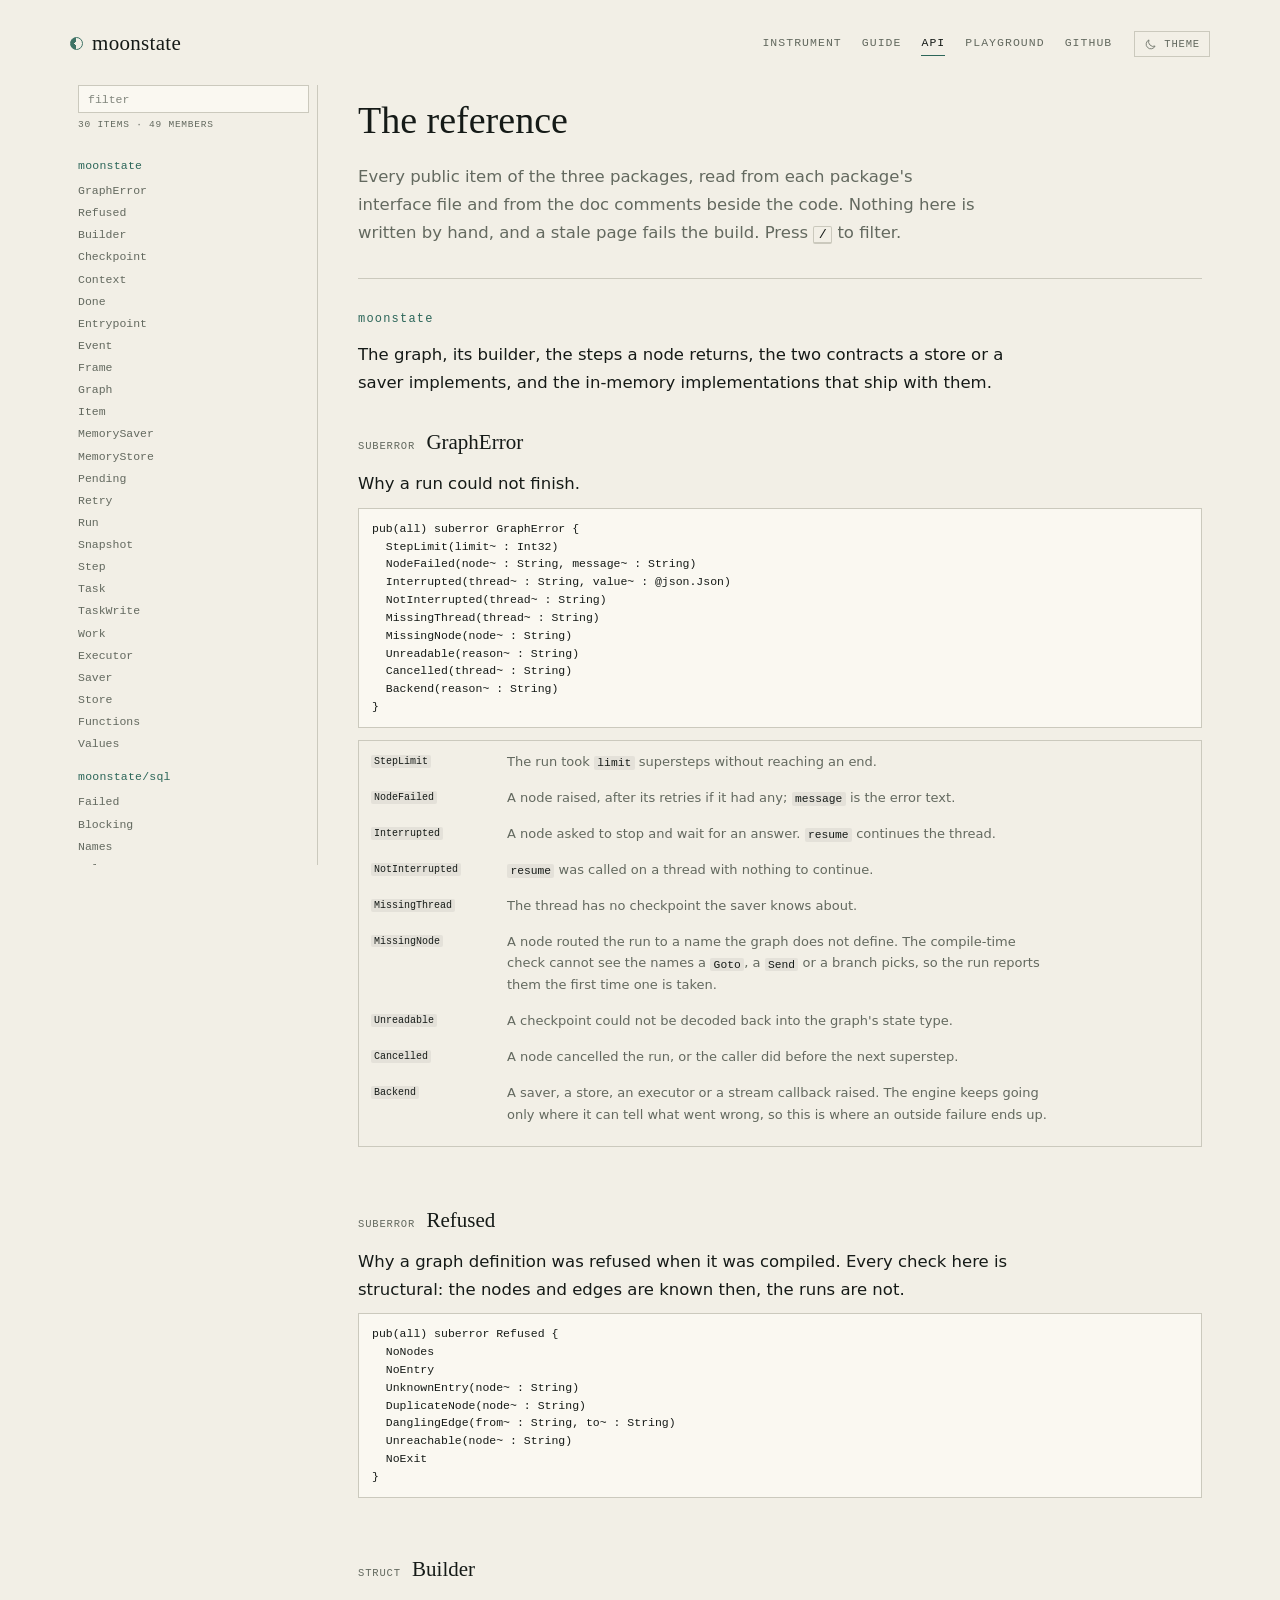
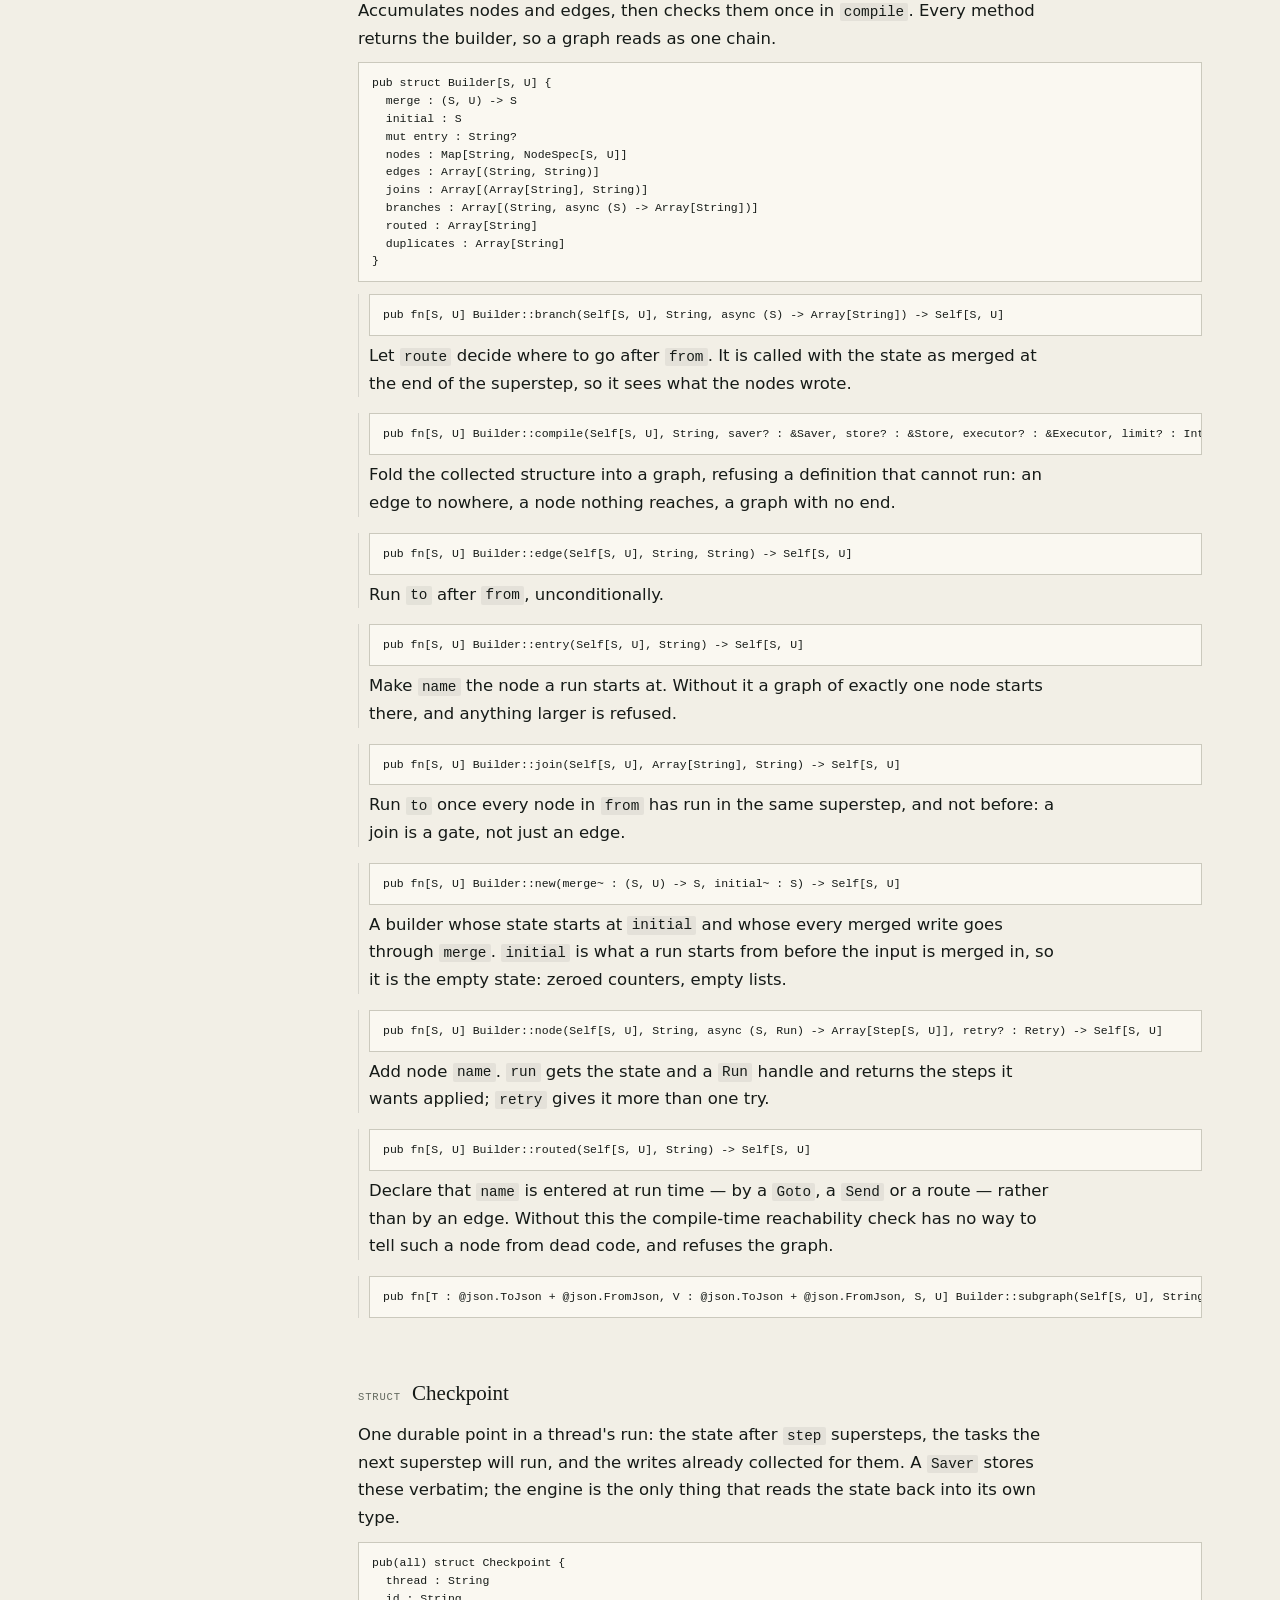
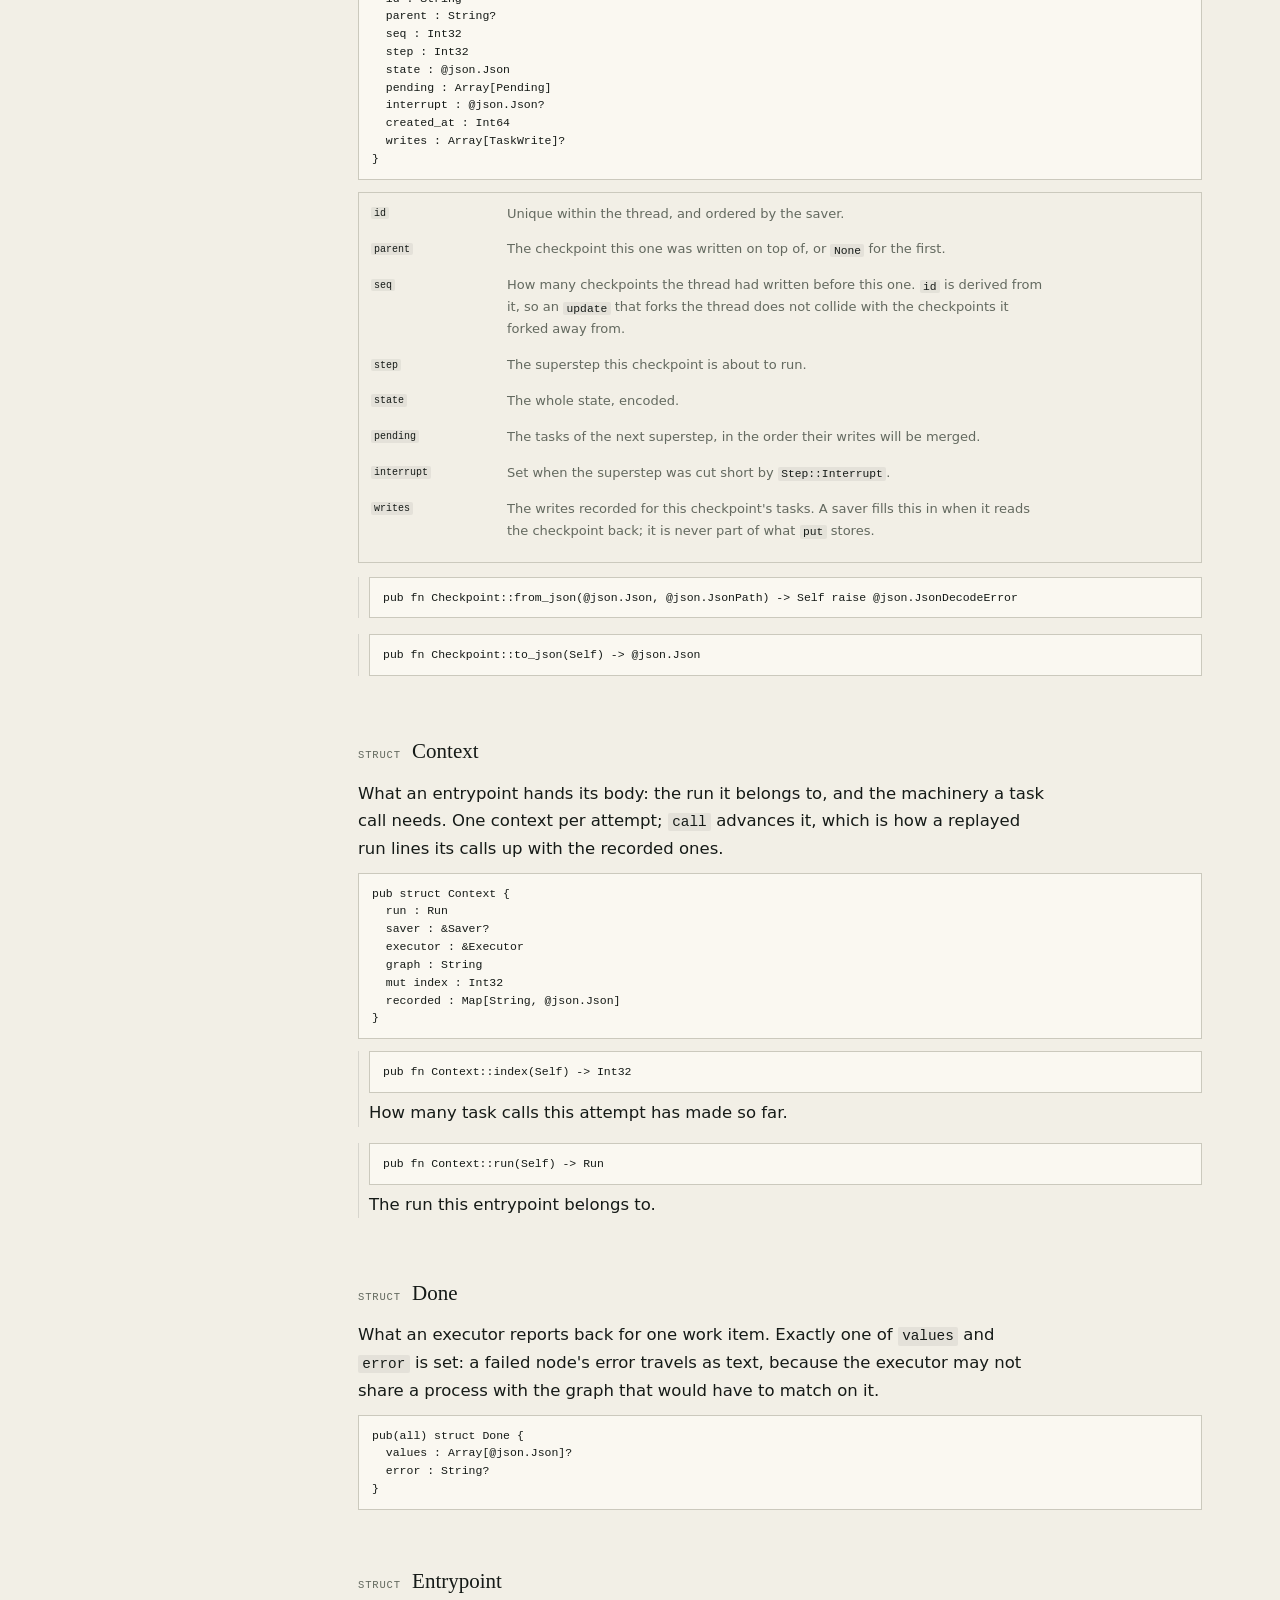
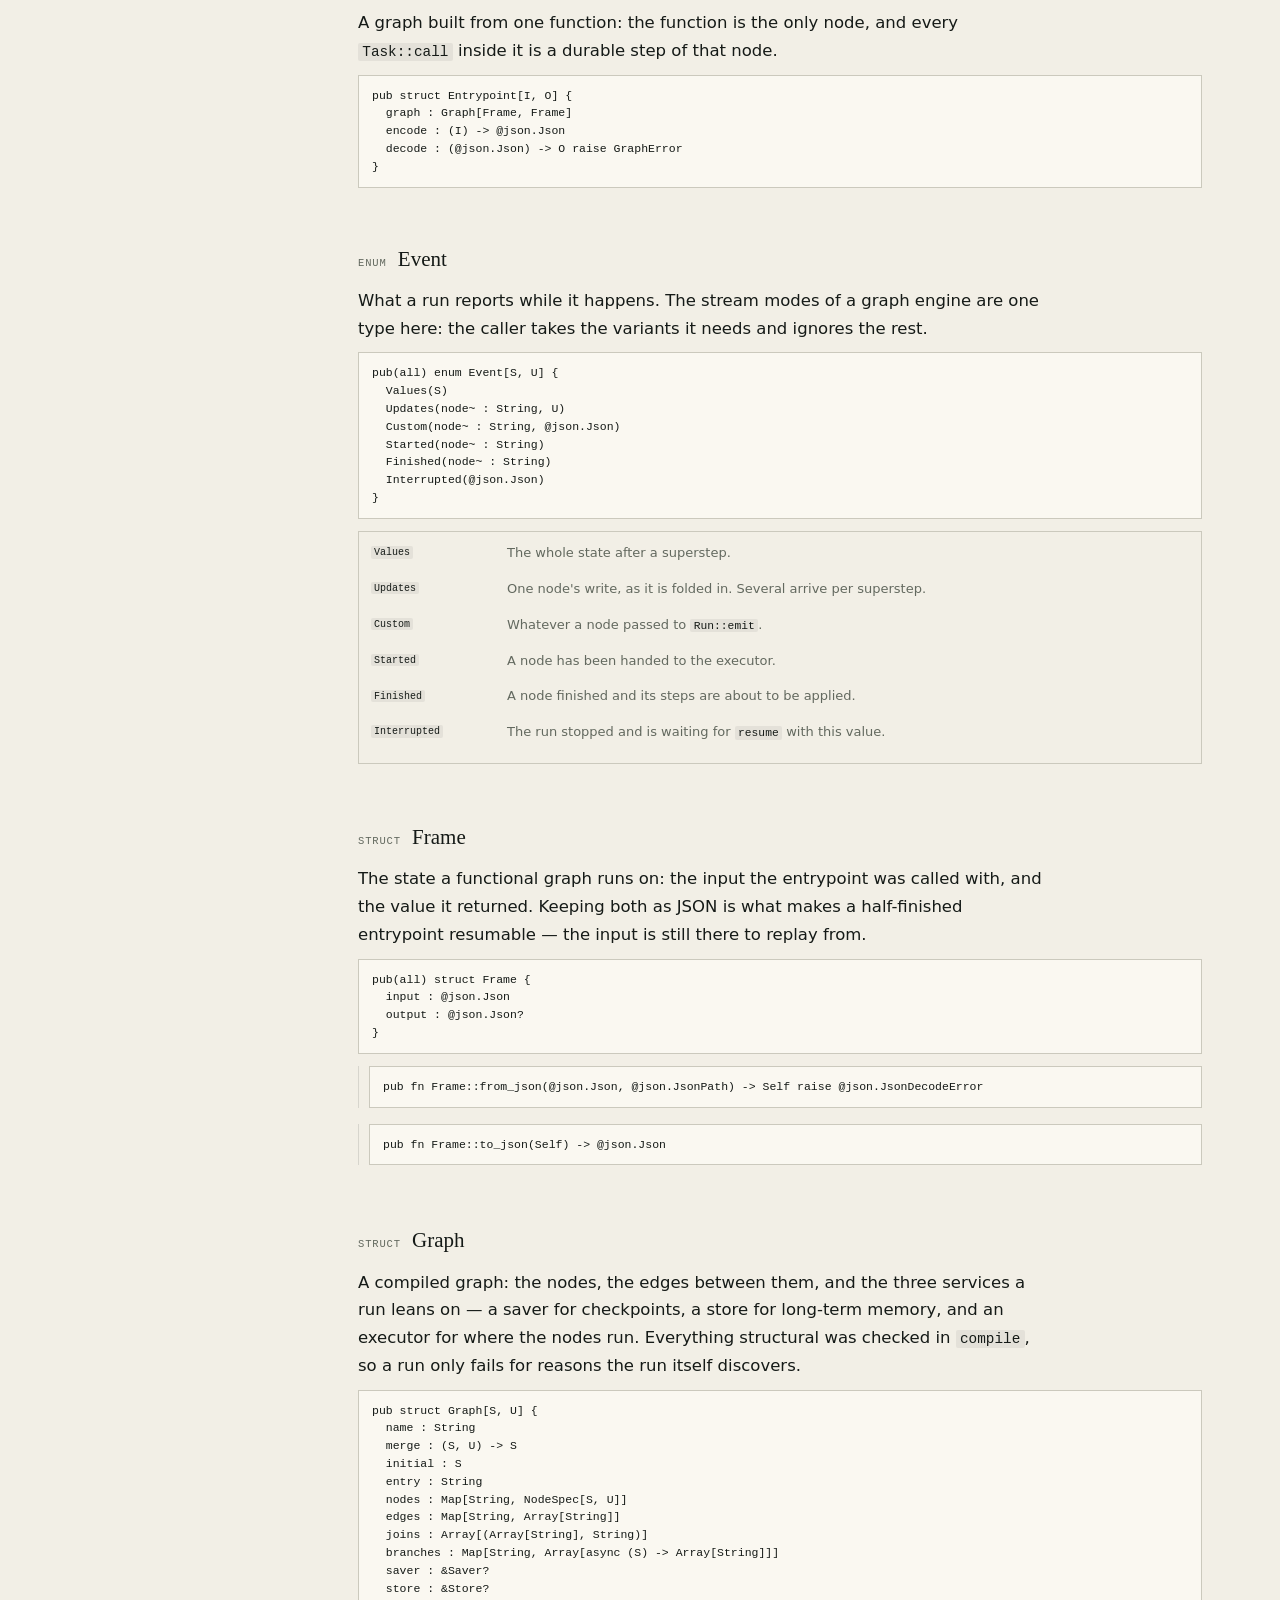
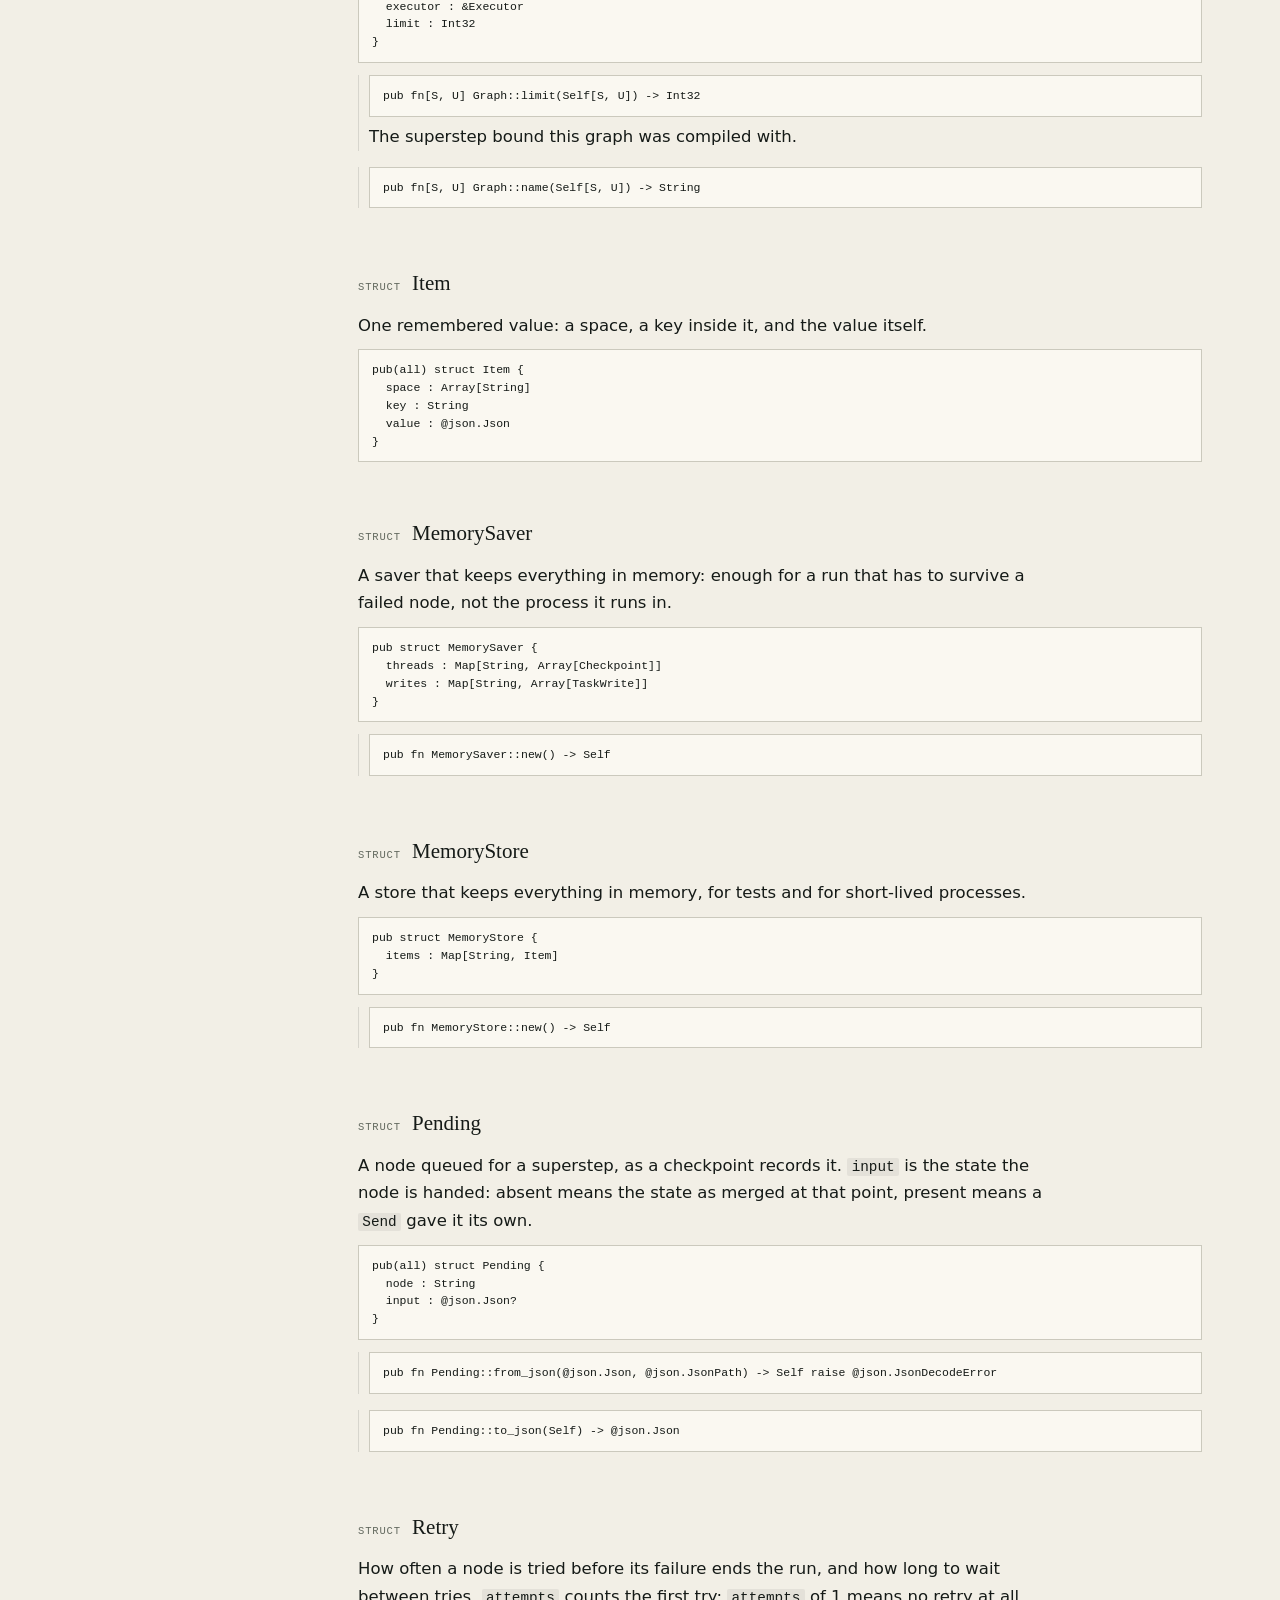
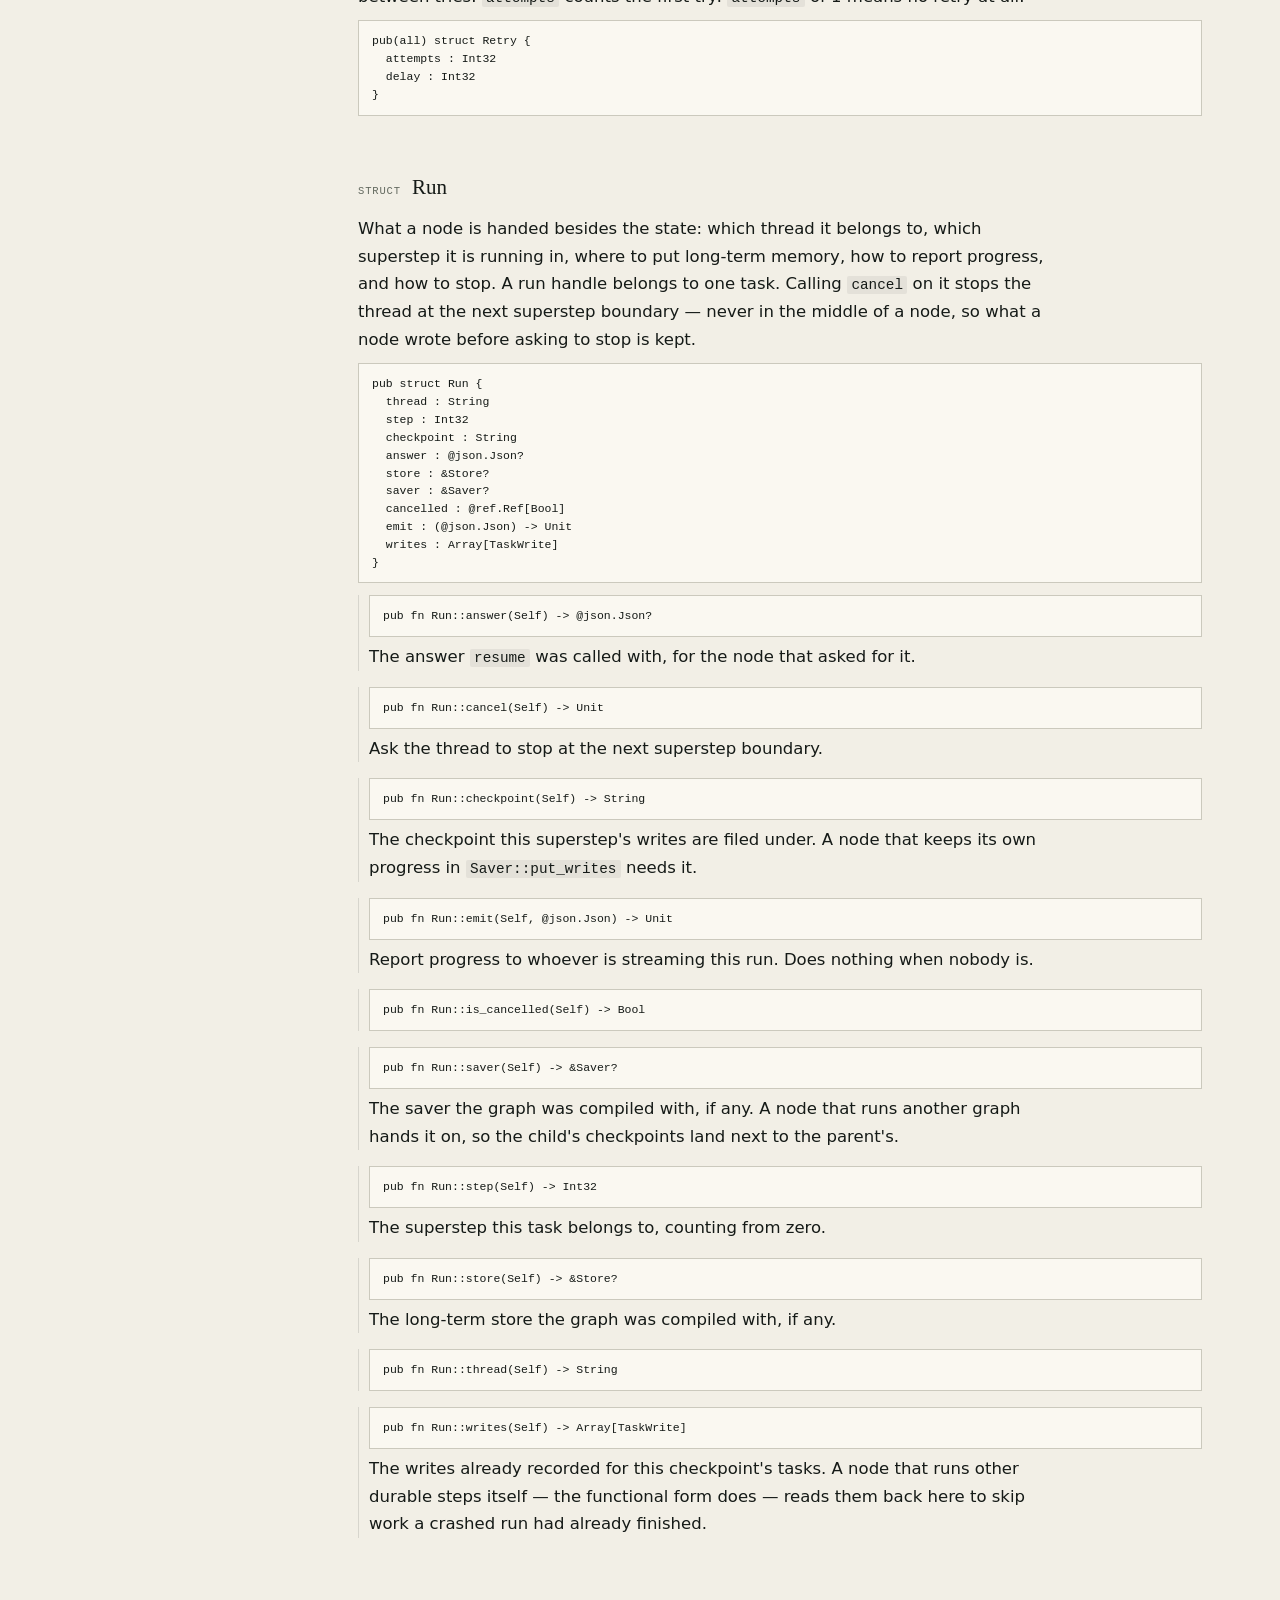
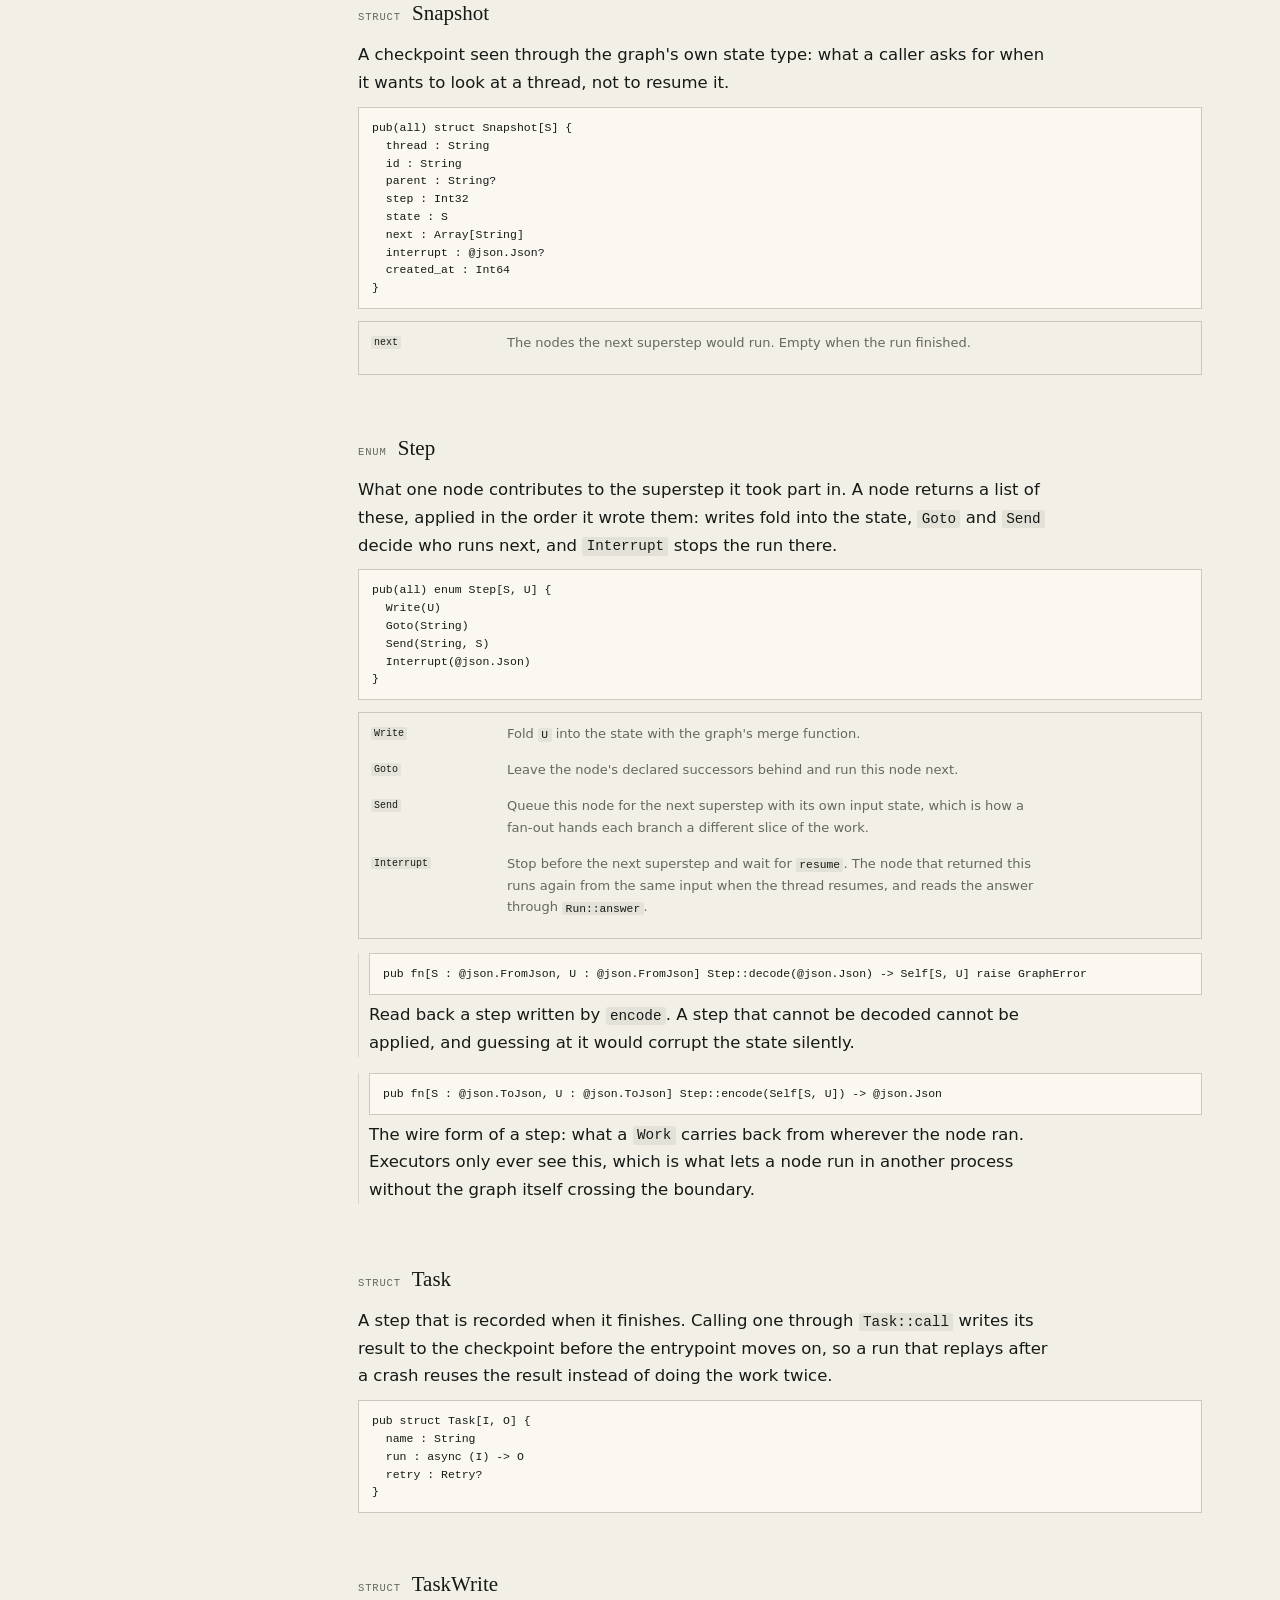
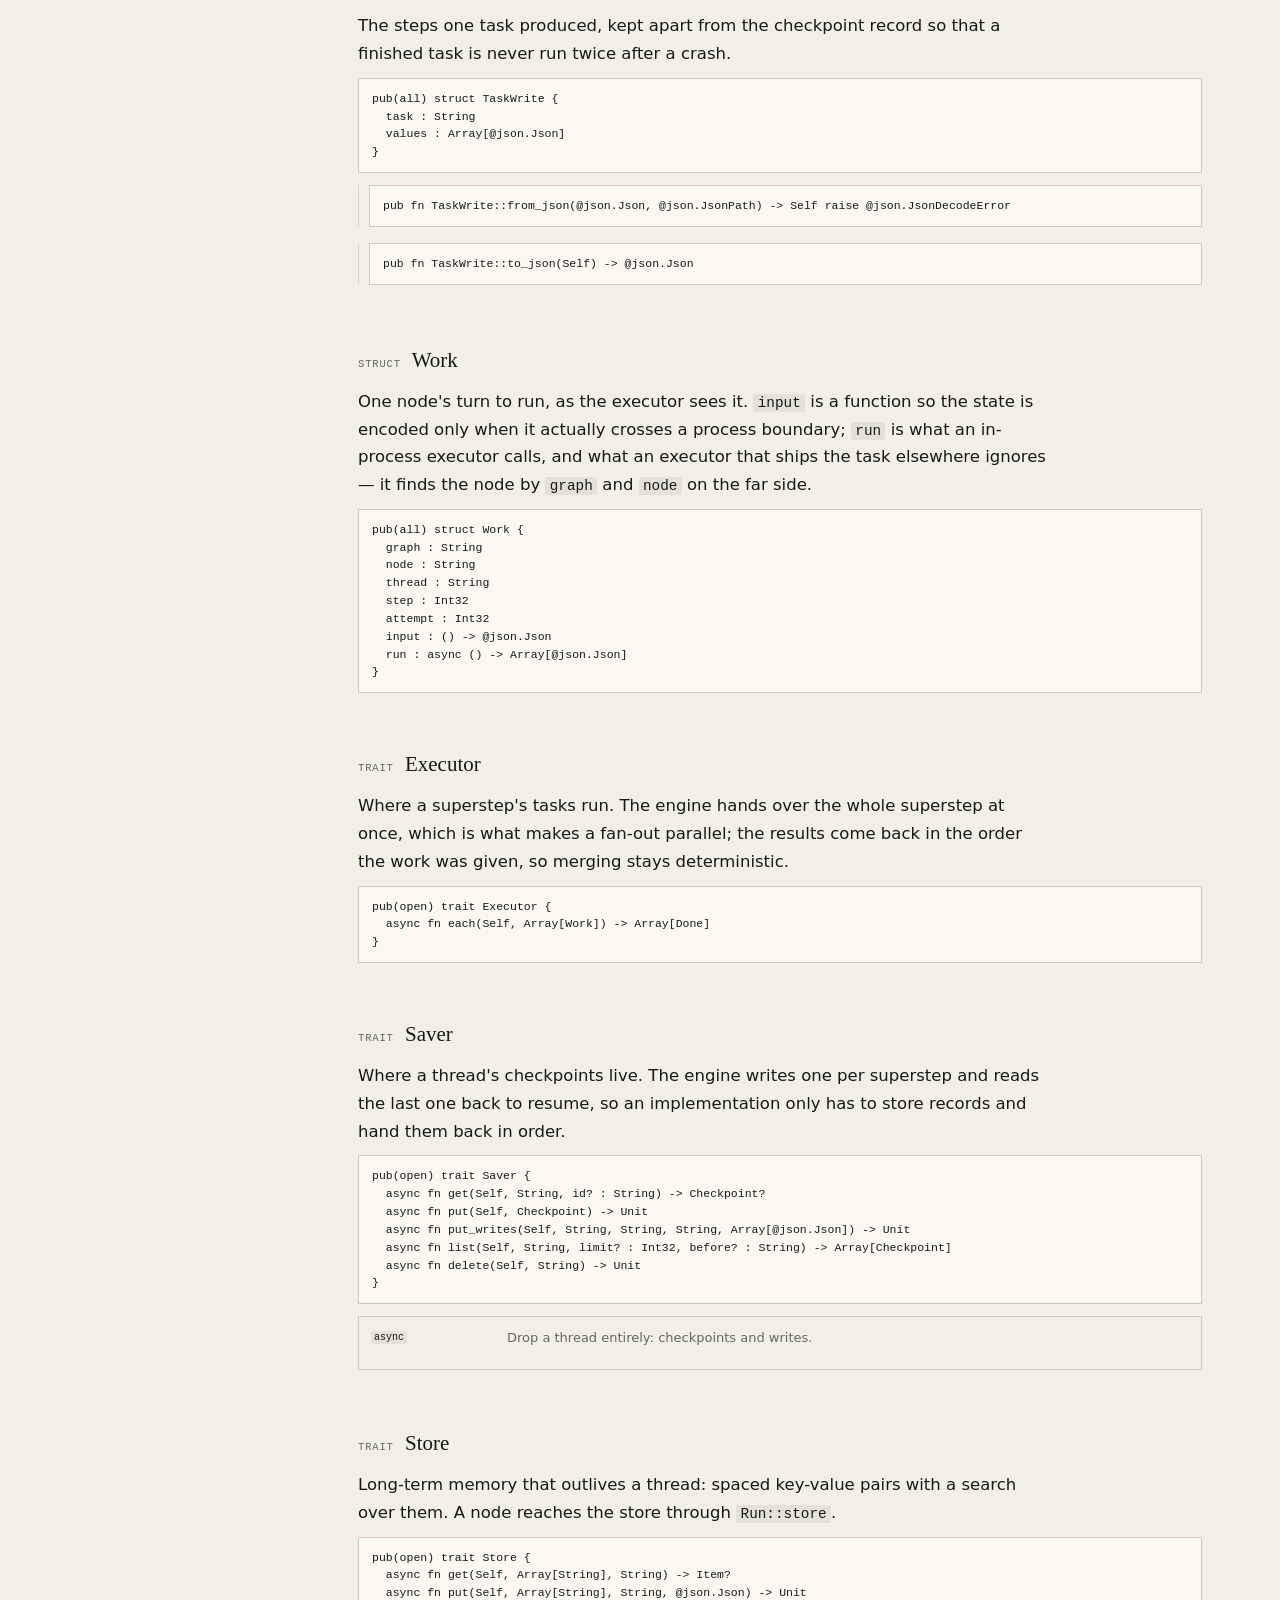
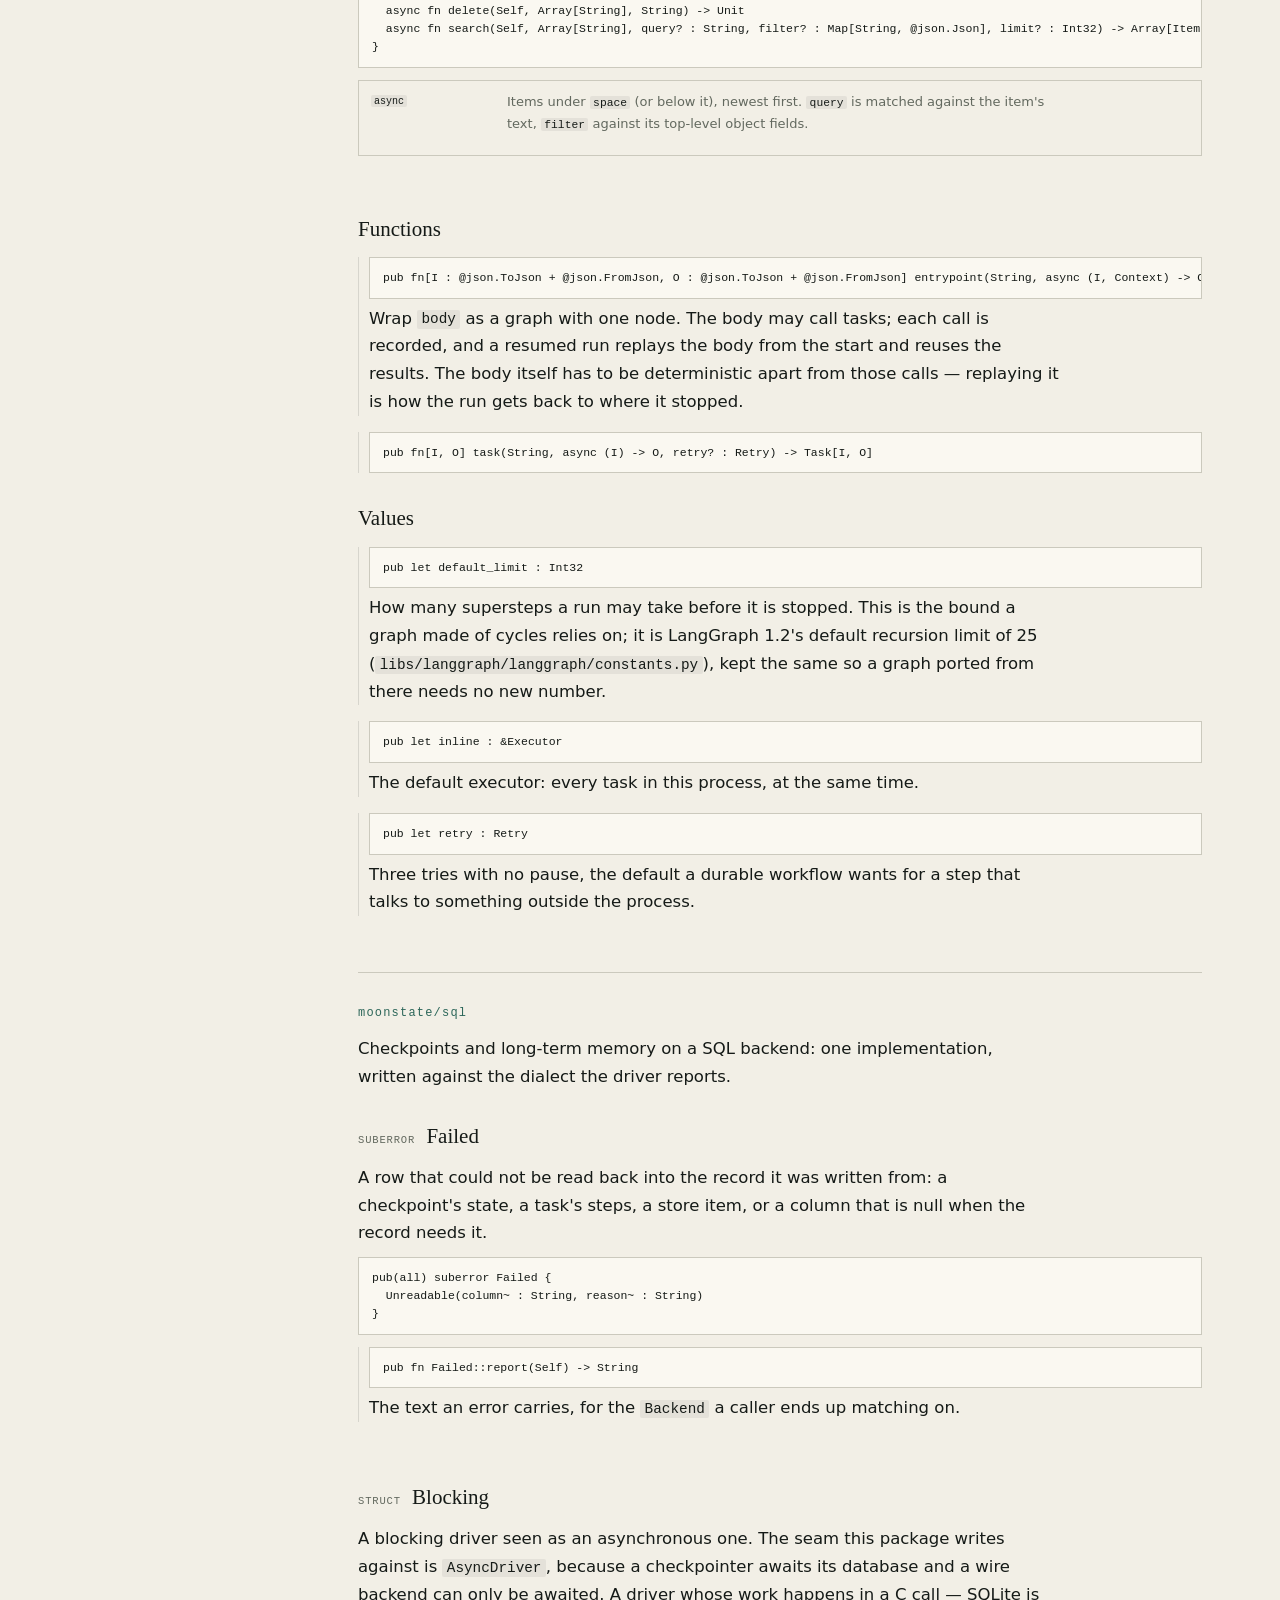
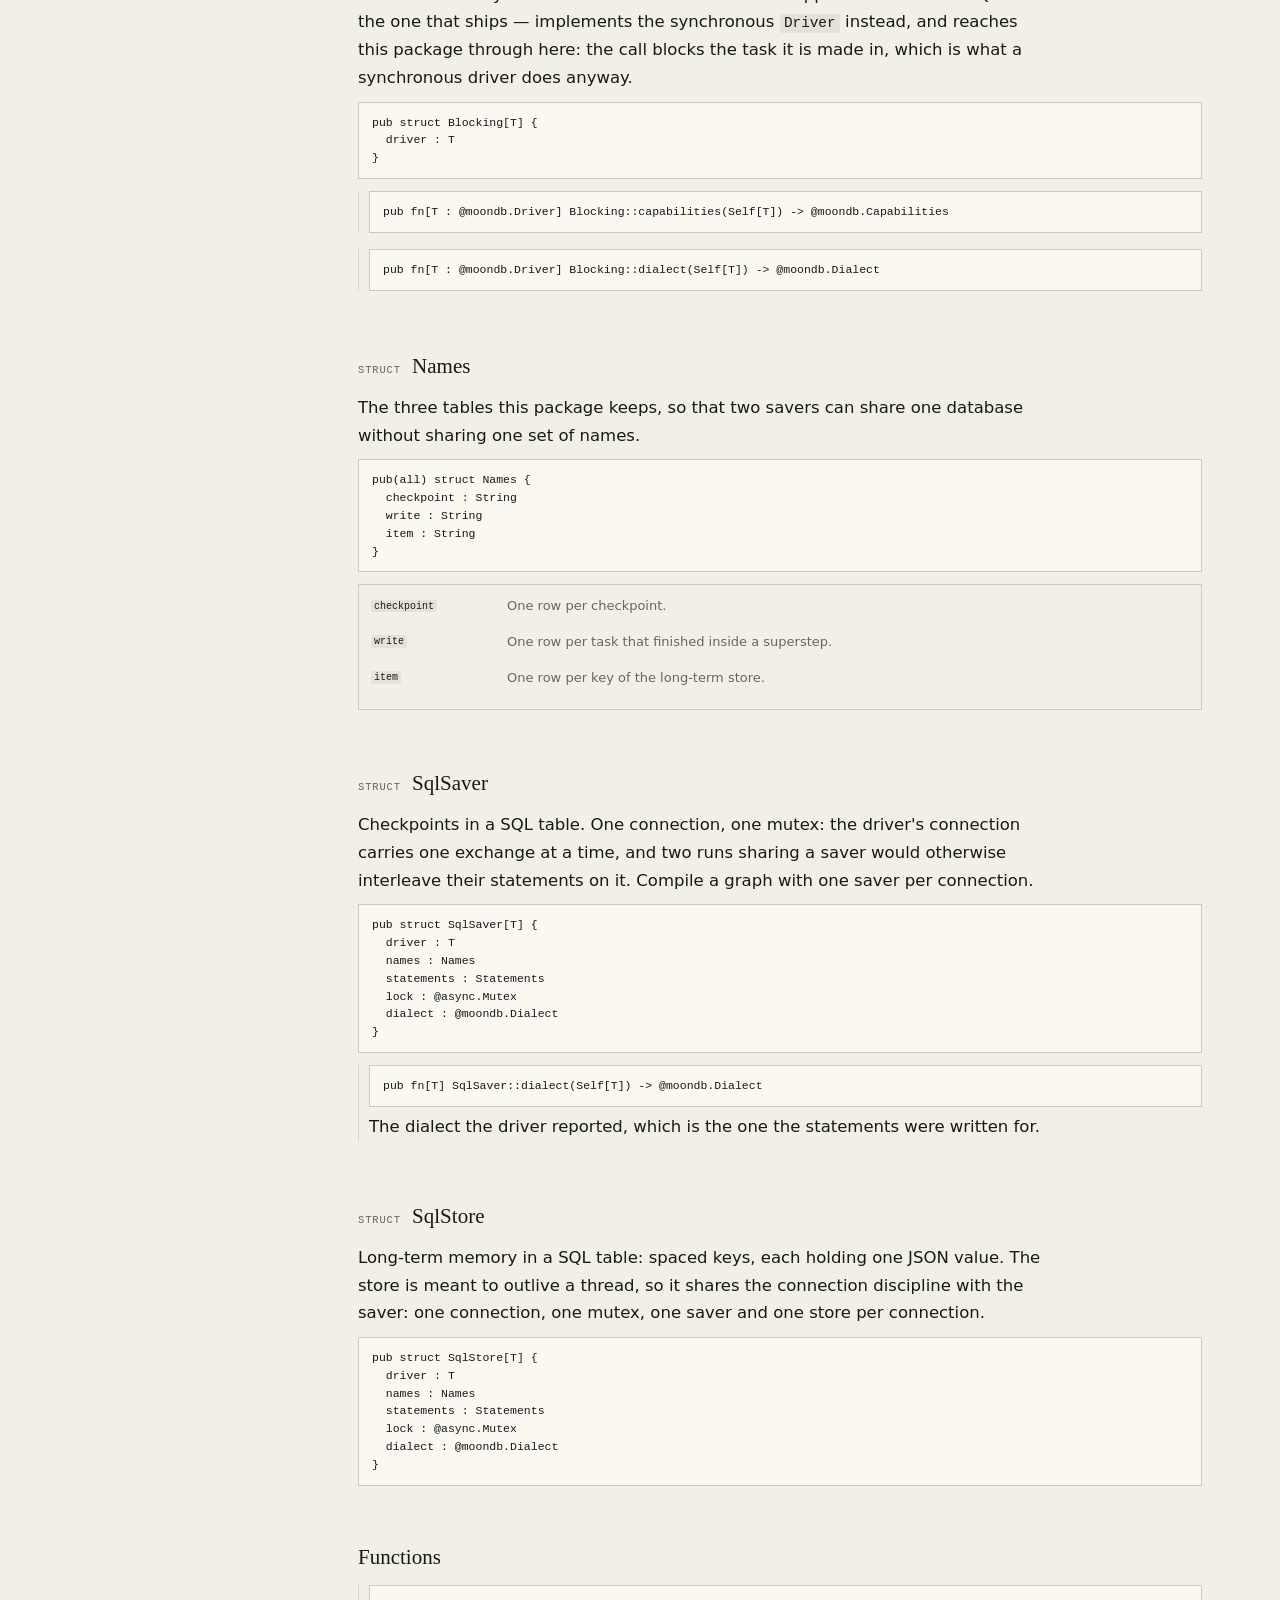
==== commit ec03802e: "docs(site): settle the spacing, and give a long page a way back up. A last pass over the type and th" ====
--- a/docs/api.html
+++ b/docs/api.html
@@ -9,6 +9,7 @@
     <link rel="stylesheet" href="assets/instrument.css">
     <link rel="stylesheet" href="assets/pages.css">
     <script src="assets/theme.js"></script>
+    <script src="assets/chrome.js" defer></script>
     <script type="module" src="assets/pages.js"></script>
   </head>
   <body class="doc">
--- a/docs/assets/instrument.css
+++ b/docs/assets/instrument.css
@@ -1,18 +1,20 @@
 /* The site has one palette and two settings of it. Everything is drawn from
    these variables, so the theme toggle is a change of eight values.
 
-   Light: paper and ink, the accent taken from the moon's own colour.
-   Dark: the same drawing at night, the accent given back its light. */
+   The accent is verdigris, the colour a bronze instrument turns: a green-blue
+   that sits beside ink without competing with it, and is not the gold every
+   dial on every landing page is given. Light is bone paper; dark is a night
+   that keeps a little green in it rather than going blue. */
 
 :root {
-  --paper: #f3f0e7;
-  --panel: #fbf9f3;
-  --ink: #16150f;
-  --muted: #6b6759;
-  --rule: #cec7b4;
-  --rule-soft: #e2dccb;
-  --accent: #8a6a12;
-  --accent-soft: #d9c79a;
+  --paper: #f2efe6;
+  --panel: #faf8f1;
+  --ink: #151a17;
+  --muted: #63695f;
+  --rule: #cbc9bd;
+  --rule-soft: #e0ded2;
+  --accent: #2c6659;
+  --accent-soft: #a9c9be;
 
   --serif: ui-serif, Georgia, "Iowan Old Style", "Times New Roman", serif;
   --sans: ui-sans-serif, system-ui, "Segoe UI", Helvetica, Arial, sans-serif;
@@ -26,14 +28,14 @@
 }
 
 :root[data-theme="dark"] {
-  --paper: #0e0e0c;
-  --panel: #151513;
-  --ink: #ece9e1;
-  --muted: #98958c;
-  --rule: #33332c;
-  --rule-soft: #24241f;
-  --accent: #e9c46a;
-  --accent-soft: #4a3f22;
+  --paper: #0c100e;
+  --panel: #131815;
+  --ink: #e9ece7;
+  --muted: #96a099;
+  --rule: #2c3531;
+  --rule-soft: #1f2622;
+  --accent: #79c0ac;
+  --accent-soft: #2f4a41;
 
   color-scheme: dark;
 }
@@ -41,14 +43,14 @@
 /* No script and no stored choice: the system still decides. */
 @media (prefers-color-scheme: dark) {
   :root:not([data-theme]) {
-    --paper: #0e0e0c;
-    --panel: #151513;
-    --ink: #ece9e1;
-    --muted: #98958c;
-    --rule: #33332c;
-    --rule-soft: #24241f;
-    --accent: #e9c46a;
-    --accent-soft: #4a3f22;
+    --paper: #0c100e;
+    --panel: #131815;
+    --ink: #e9ece7;
+    --muted: #96a099;
+    --rule: #2c3531;
+    --rule-soft: #1f2622;
+    --accent: #79c0ac;
+    --accent-soft: #2f4a41;
 
     color-scheme: dark;
   }
@@ -189,7 +191,7 @@
   width: 100%;
   max-width: var(--page);
   margin: 0 auto;
-  padding: 30px 30px 10px;
+  padding: 26px 30px 16px;
   display: flex;
   flex-wrap: wrap;
   align-items: center;
@@ -298,7 +300,7 @@
   gap: var(--gap);
   max-width: var(--page);
   margin: 0 auto;
-  padding: 12px 30px 120px;
+  padding: 16px 30px 118px;
   align-items: start;
 }
 
@@ -307,7 +309,7 @@
   top: 26px;
   display: grid;
   grid-template-columns: minmax(0, 1fr);
-  gap: 10px;
+  gap: 12px;
   padding-top: 4px;
   min-width: 0;
 }
@@ -413,7 +415,7 @@
   flex-wrap: wrap;
   justify-content: center;
   gap: 4px 16px;
-  margin: 2px 0 4px;
+  margin: -14px 0 6px;
   font-family: var(--mono);
   font-size: 11px;
   letter-spacing: 0.02em;
@@ -637,59 +639,144 @@
   color: var(--ink);
 }
 
-/* the three moves, in the order a first visitor should make them */
-.moves {
-  list-style: none;
-  margin: 2px 0 0;
-  padding: 12px 0 0;
-  border-top: 1px dashed var(--rule);
+/* the demo track: a play button, five stages, one line saying what happens */
+
+.demo {
+  display: grid;
+  gap: 11px;
+  padding-bottom: 14px;
+  border-bottom: 1px dashed var(--rule);
+}
+
+.demo-head {
   display: flex;
   flex-wrap: wrap;
+  align-items: center;
   gap: 8px 14px;
-  font-family: var(--mono);
-  font-size: 11.5px;
-  color: var(--muted);
-}
-
-.moves li {
+}
+
+.act-play {
   display: inline-flex;
-  align-items: baseline;
-  gap: 6px;
-}
-
-.moves button {
-  border: none;
-  padding: 1px 0 2px;
-  color: var(--muted);
-  border-bottom: 1px solid var(--rule);
+  align-items: center;
+  border-color: var(--accent);
+  color: var(--accent);
+  font-size: 12px;
+  letter-spacing: 0.05em;
+  padding: 9px 14px 8px;
+}
+
+.act-play:hover {
+  background: color-mix(in srgb, var(--accent) 12%, transparent);
+}
+
+.mark-play {
+  width: 0;
+  height: 0;
+  margin-right: 9px;
+  border-left: 7px solid currentColor;
+  border-top: 4.5px solid transparent;
+  border-bottom: 4.5px solid transparent;
+}
+
+.act-play.is-playing .mark-play {
+  width: 8px;
+  height: 8px;
+  margin-right: 9px;
+  border: 0;
+  background: currentColor;
+}
+
+.demo-note {
+  font-family: var(--mono);
+  font-size: 10.5px;
+  color: var(--muted);
+}
+
+.stages {
+  list-style: none;
+  display: flex;
+  align-items: center;
+  margin: 2px 0 0;
+  padding: 0;
+  position: relative;
+}
+
+.stages::before {
+  content: "";
+  position: absolute;
+  left: 13px;
+  right: 13px;
+  top: 13px;
+  height: 1px;
+  background: color-mix(in srgb, var(--ink) 18%, transparent);
+}
+
+.stages li {
+  flex: 1;
+  display: flex;
+  justify-content: center;
+  position: relative;
+}
+
+.stages li:first-child {
+  justify-content: flex-start;
+}
+
+.stages li:last-child {
+  justify-content: flex-end;
+}
+
+.stages button {
+  position: relative;
+  z-index: 1;
+  width: 27px;
+  height: 27px;
+  padding: 0;
+  border-radius: 50%;
+  border: 1px solid var(--rule);
+  background: var(--paper);
+  font-family: var(--mono);
+  font-size: 10.5px;
+  color: var(--muted);
+  cursor: pointer;
+  transition: background 140ms ease, border-color 140ms ease, color 140ms ease;
+}
+
+.stages button:hover {
+  border-color: var(--accent);
+  color: var(--accent);
+}
+
+.stages li.is-done button {
+  border-color: var(--accent);
+  color: var(--accent);
+}
+
+.stages li.is-next button {
+  border-color: var(--accent);
+  color: var(--accent);
+  box-shadow: 0 0 0 3px color-mix(in srgb, var(--accent) 12%, transparent);
+}
+
+.stages li.is-now button {
+  background: var(--accent);
+  border-color: var(--accent);
+  color: var(--paper);
+}
+
+.stage-note {
+  margin: 0;
+  min-height: 2.6em;
+  font-family: var(--mono);
   font-size: 11px;
-}
-
-.moves li.is-next button {
-  color: var(--accent);
-  border-bottom-color: var(--accent);
-}
-
-.moves li.is-next .n {
-  color: var(--accent);
-}
-
-.moves li.is-next .n::before {
-  content: "›";
-  margin-right: 4px;
-}
-
-.moves li.is-done button {
-  color: var(--muted);
-  border-bottom-color: transparent;
-  text-decoration: line-through;
-  text-decoration-thickness: 1px;
-  text-decoration-color: var(--rule);
-}
-
-.moves .n {
-  color: var(--muted);
-  font-variant-numeric: tabular-nums;
+  line-height: 1.55;
+  color: var(--muted);
+  max-width: 52ch;
+}
+
+.manual {
+  display: grid;
+  gap: 12px;
 }
 
 /* ---------- the plates ---------- */
@@ -702,18 +789,18 @@
 }
 
 .plate {
-  padding: 30px 0 40px;
+  padding: 34px 0 46px;
   border-top: 1px solid var(--rule);
 }
 
 .plate:first-child {
   border-top: none;
-  padding-top: 6px;
+  padding-top: 8px;
 }
 
 .plate .index {
   display: block;
-  margin-bottom: 12px;
+  margin-bottom: 14px;
   font-family: var(--mono);
   font-size: 10.5px;
   letter-spacing: 0.16em;
@@ -725,8 +812,8 @@
   font-family: var(--serif);
   font-size: clamp(32px, 3.3vw, 45px);
   font-weight: 400;
-  line-height: 1.1;
-  margin: 0 0 20px;
+  line-height: 1.08;
+  margin: 0 0 24px;
   letter-spacing: -0.015em;
   max-width: 22ch;
 }
@@ -736,12 +823,12 @@
   font-size: 23px;
   font-weight: 400;
   line-height: 1.25;
-  margin: 0 0 12px;
+  margin: 0 0 14px;
   letter-spacing: -0.005em;
 }
 
 .plate p {
-  margin: 0 0 15px;
+  margin: 0 0 17px;
   max-width: var(--measure);
 }
 
@@ -752,7 +839,7 @@
 }
 
 .aside {
-  padding: 2px 0 2px 16px;
+  padding: 2px 0 2px 18px;
   border-left: 2px solid var(--accent);
   color: var(--muted);
   font-size: 15.5px;
@@ -763,7 +850,7 @@
   display: grid;
   grid-template-columns: repeat(2, minmax(0, 1fr));
   gap: 1px;
-  margin: 26px 0 6px;
+  margin: 28px 0 22px;
   background: var(--rule);
   border: 1px solid var(--rule);
 }
@@ -794,7 +881,7 @@
 
 .ledger {
   list-style: none;
-  margin: 6px 0 0;
+  margin: 12px 0 0;
   padding: 0;
   max-height: 250px;
   overflow: auto;
@@ -850,7 +937,7 @@
 
 .links {
   list-style: none;
-  margin: 0 0 20px;
+  margin: 0 0 22px;
   padding: 0;
   display: grid;
   gap: 0;
@@ -867,7 +954,7 @@
   display: flex;
   justify-content: space-between;
   gap: 16px;
-  padding: 9px 0 8px;
+  padding: 10px 0 9px;
   text-decoration: none;
   color: var(--ink);
 }
@@ -887,6 +974,7 @@
 }
 
 .colophon {
+  margin: 10px 0 0;
   font-family: var(--mono);
   font-size: 10.5px;
   line-height: 1.9;
@@ -994,3 +1082,56 @@
     animation: none !important;
   }
 }
+
+/* ---------- back to the top ---------- */
+
+.to-top {
+  position: fixed;
+  right: 20px;
+  bottom: 20px;
+  z-index: 30;
+  display: inline-flex;
+  align-items: center;
+  justify-content: center;
+  width: 36px;
+  height: 36px;
+  padding: 0;
+  background: color-mix(in srgb, var(--panel) 88%, transparent);
+  backdrop-filter: blur(6px);
+  border: 1px solid var(--rule);
+  border-radius: 50%;
+  color: var(--muted);
+  cursor: pointer;
+  opacity: 0;
+  visibility: hidden;
+  transform: translateY(6px);
+  transition: opacity 180ms ease, transform 180ms ease, color 140ms ease,
+    border-color 140ms ease, visibility 0ms linear 180ms;
+}
+
+.to-top[data-shown="true"] {
+  opacity: 1;
+  visibility: visible;
+  transform: none;
+  transition: opacity 180ms ease, transform 180ms ease, color 140ms ease,
+    border-color 140ms ease, visibility 0ms;
+}
+
+.to-top:hover {
+  color: var(--accent);
+  border-color: var(--accent);
+}
+
+.to-top svg {
+  width: 13px;
+  height: 13px;
+  display: block;
+}
+
+/* Only where the text column leaves a gutter at the right: a floating control
+   that sits on a word is worse than no control. */
+@media (width < 1280px) {
+  .to-top {
+    display: none;
+  }
+}
--- a/docs/assets/pages.css
+++ b/docs/assets/pages.css
@@ -93,8 +93,8 @@
 }
 
 .entries section {
-  margin: 0 0 48px;
-  padding-top: 8px;
+  margin: 0 0 56px;
+  padding-top: 10px;
   border-top: 1px solid var(--rule);
 }
 
@@ -104,14 +104,14 @@
   letter-spacing: 0.1em;
   font-weight: 400;
   color: var(--accent);
-  margin: 18px 0 10px;
+  margin: 20px 0 12px;
 }
 
 .entries h3 {
   font-family: var(--serif);
   font-size: 21px;
   font-weight: 400;
-  margin: 30px 0 8px;
+  margin: 28px 0 10px;
 }
 
 .entries .kind {
@@ -124,7 +124,7 @@
 }
 
 .entries article {
-  padding-bottom: 10px;
+  padding-bottom: 14px;
 }
 
 .entries p {
@@ -133,8 +133,8 @@
 }
 
 .entries .sig {
-  margin: 0 0 10px;
-  padding: 10px 12px;
+  margin: 0 0 12px;
+  padding: 11px 13px;
   background: var(--panel);
   border: 1px solid var(--rule);
   overflow-x: auto;
@@ -145,7 +145,7 @@
 }
 
 .entries .member {
-  margin: 0 0 14px;
+  margin: 0 0 16px;
   padding-left: 10px;
   border-left: 1px solid color-mix(in srgb, var(--ink) 12%, transparent);
 }
@@ -158,7 +158,7 @@
   display: grid;
   grid-template-columns: minmax(120px, max-content) minmax(0, 1fr);
   gap: 4px 16px;
-  margin: 0 0 12px;
+  margin: 0 0 14px;
   padding: 10px 12px;
   border: 1px solid var(--rule);
   font-size: 13px;
@@ -184,7 +184,7 @@
   max-width: 1180px;
   width: 100%;
   margin: 0 auto;
-  padding: 18px 28px 28px;
+  padding: 22px 30px 32px;
   border-top: 1px solid var(--rule);
   font-family: var(--mono);
   font-size: 11px;
@@ -205,7 +205,7 @@
   gap: 56px;
   max-width: 1060px;
   margin: 0 auto;
-  padding: 12px 30px 96px;
+  padding: 16px 30px 104px;
   align-items: start;
 }
 
@@ -290,7 +290,7 @@
   flex-wrap: wrap;
   gap: 4px 10px;
   align-items: baseline;
-  margin: -2px 0 20px;
+  margin: 0 0 24px;
   padding: 2px 0 2px 12px;
   border-left: 2px solid var(--accent);
   font-family: var(--mono);
@@ -315,7 +315,7 @@
 .prose .note {
   font-size: 14.5px;
   line-height: 1.62;
-  margin-top: 22px;
+  margin-top: 26px;
 }
 
 .prose section.next-up h2 {
@@ -338,8 +338,8 @@
   font-family: var(--serif);
   font-size: 23px;
   font-weight: 400;
-  margin: 46px 0 10px;
-  padding-top: 14px;
+  margin: 38px 0 16px;
+  padding-top: 18px;
   border-top: 1px solid var(--rule);
 }
 
@@ -356,6 +356,10 @@
   max-width: 64ch;
 }
 
+.guide p {
+  margin: 0 0 18px;
+}
+
 .guide ul {
   padding-left: 20px;
 }
@@ -366,7 +370,7 @@
 
 .guide .sig {
   margin: 0 0 16px;
-  padding: 12px 14px;
+  padding: 14px 16px;
   background: var(--panel);
   border: 1px solid var(--rule);
   overflow-x: auto;
@@ -448,11 +452,11 @@
 
 .pg {
   display: grid;
-  grid-template-columns: minmax(0, 1fr) minmax(280px, 360px);
-  gap: 40px;
+  grid-template-columns: minmax(0, 1fr) minmax(300px, 400px);
+  gap: 48px;
   max-width: 1180px;
   margin: 0 auto;
-  padding: 8px 28px 72px;
+  padding: 16px 30px 96px;
   align-items: start;
 }
 
@@ -469,9 +473,9 @@
 
 .pg .side {
   display: grid;
-  gap: 14px;
+  gap: 22px;
   position: sticky;
-  top: 16px;
+  top: 20px;
 }
 
 @media (width <= 900px) {
@@ -486,18 +490,20 @@
 }
 
 .pg .instrument #ring {
-  max-width: 560px;
+  max-width: 470px;
 }
 
 .pg .plate h2 {
   font-family: var(--serif);
   font-size: 20px;
   font-weight: 400;
-  margin: 0 0 8px;
+  margin: 0 0 10px;
 }
 
 .pg .plate p {
   font-size: 15px;
+  line-height: 1.6;
+  margin: 0 0 12px;
   color: var(--muted);
 }
 
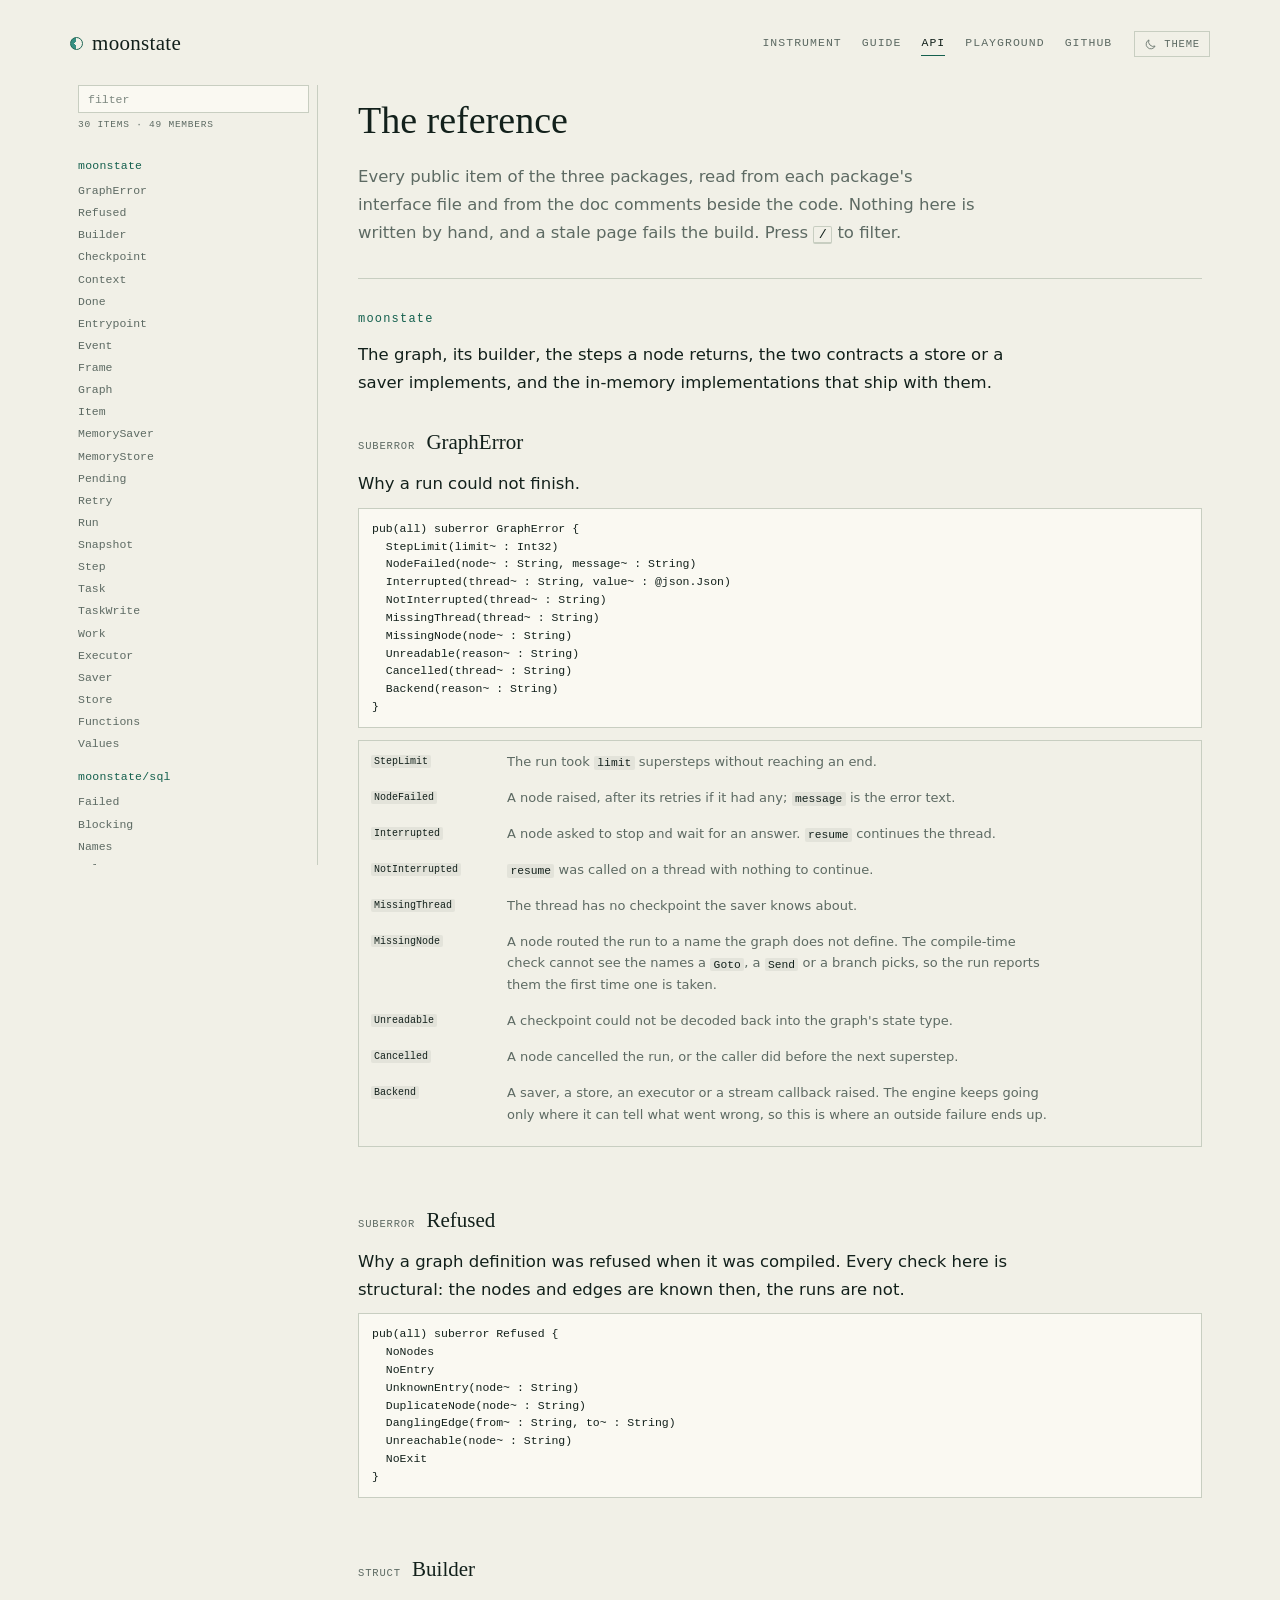
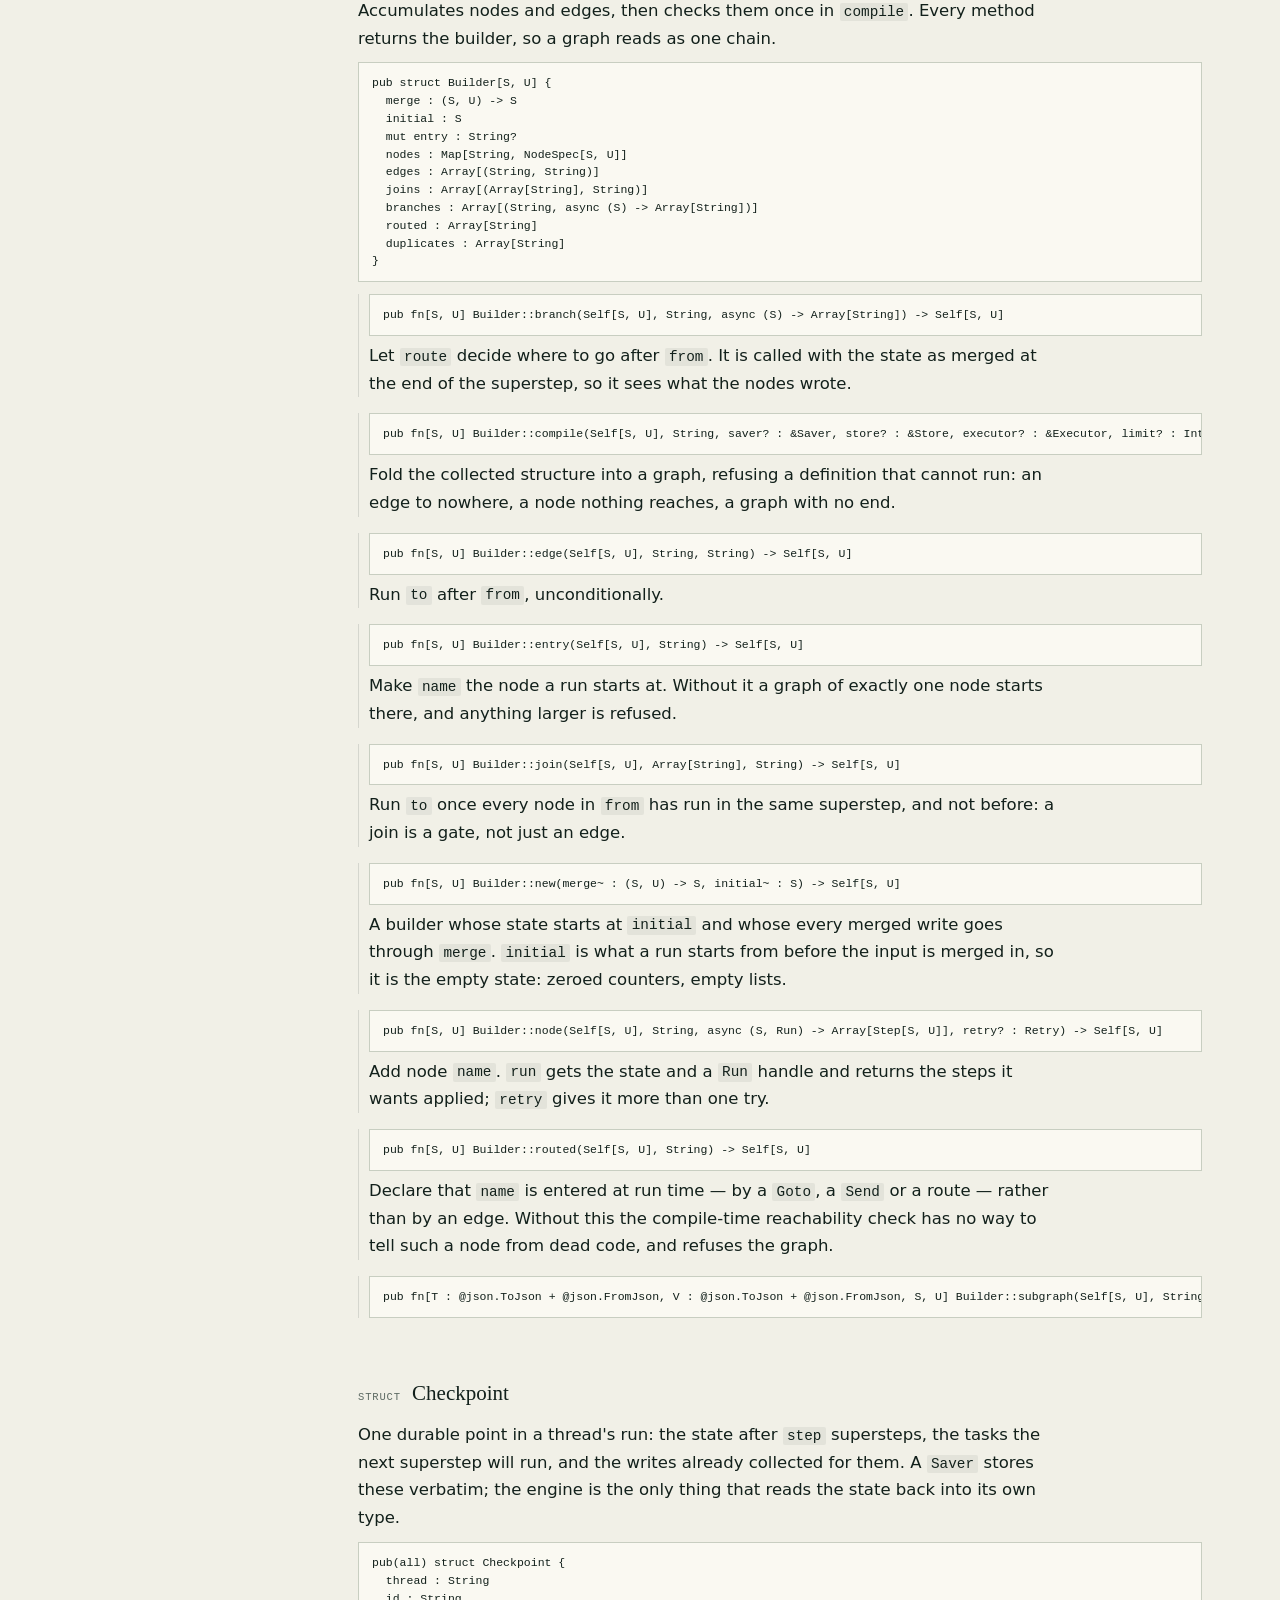
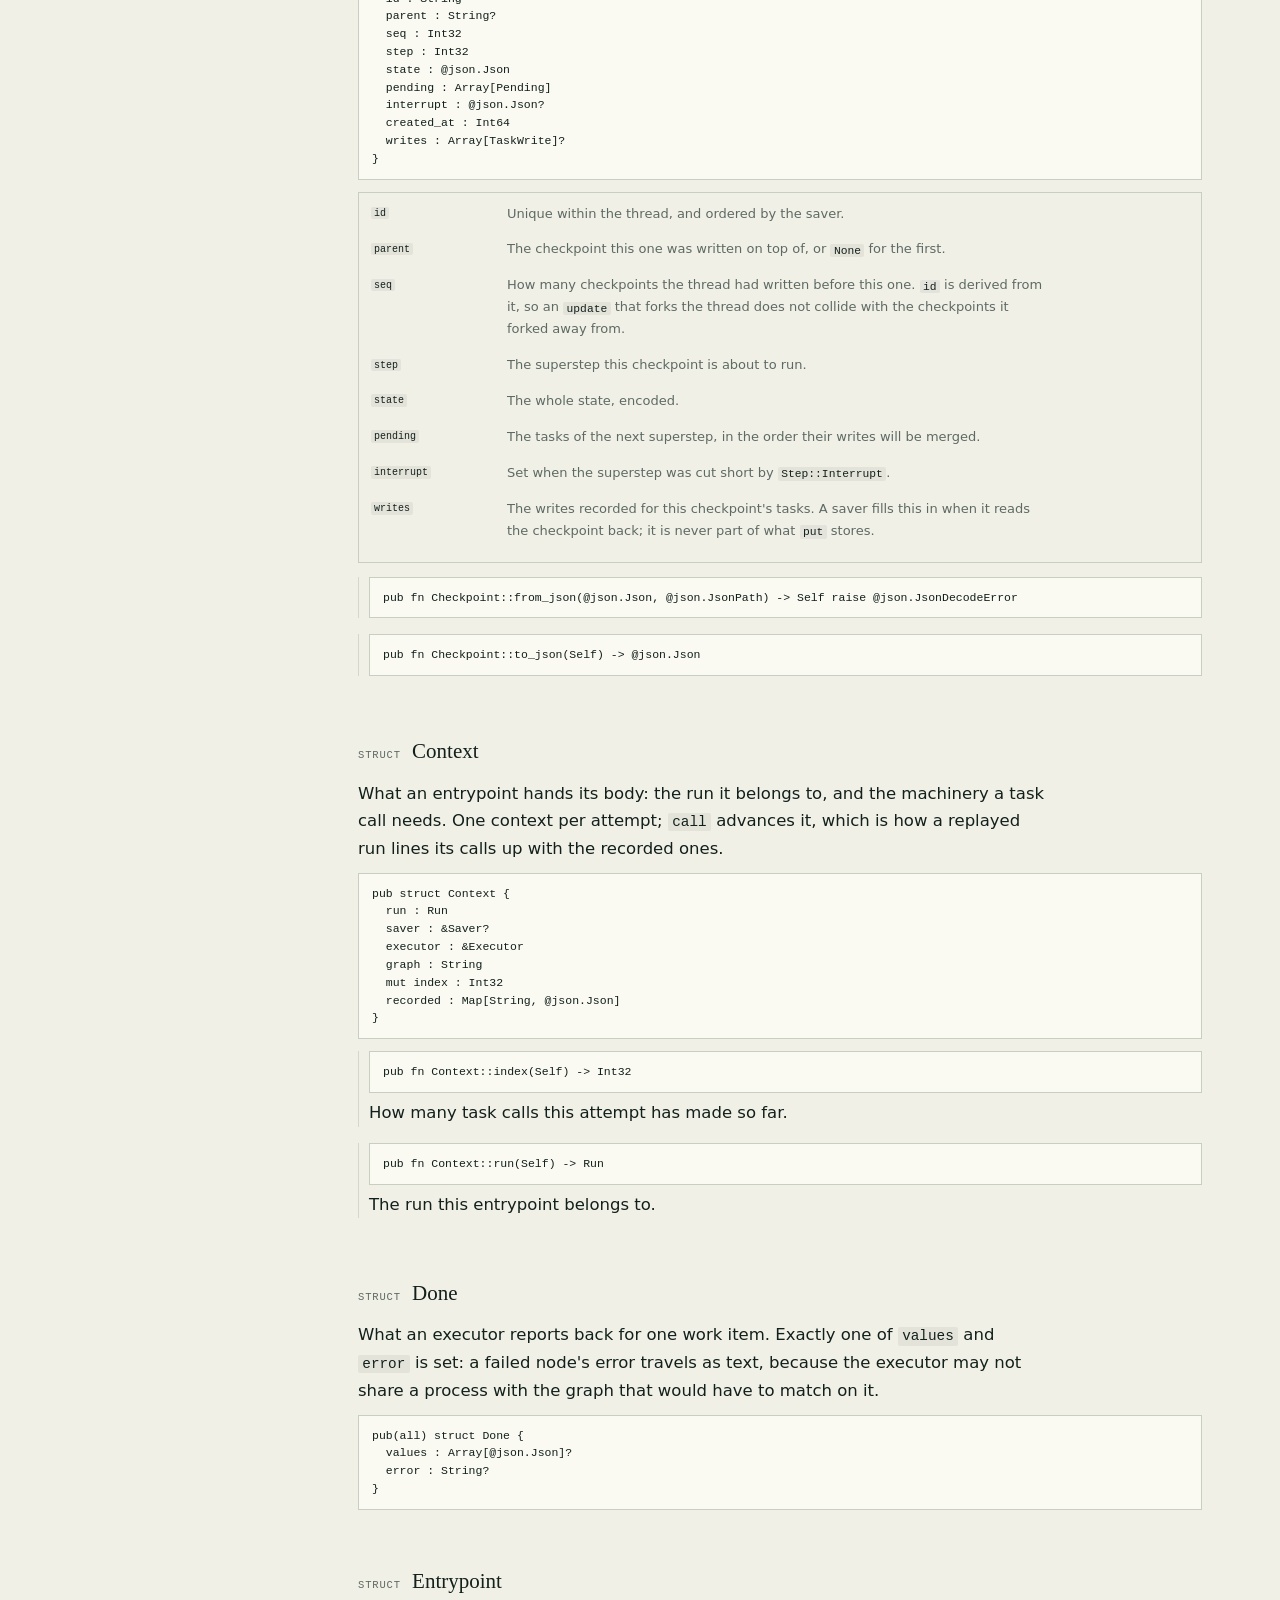
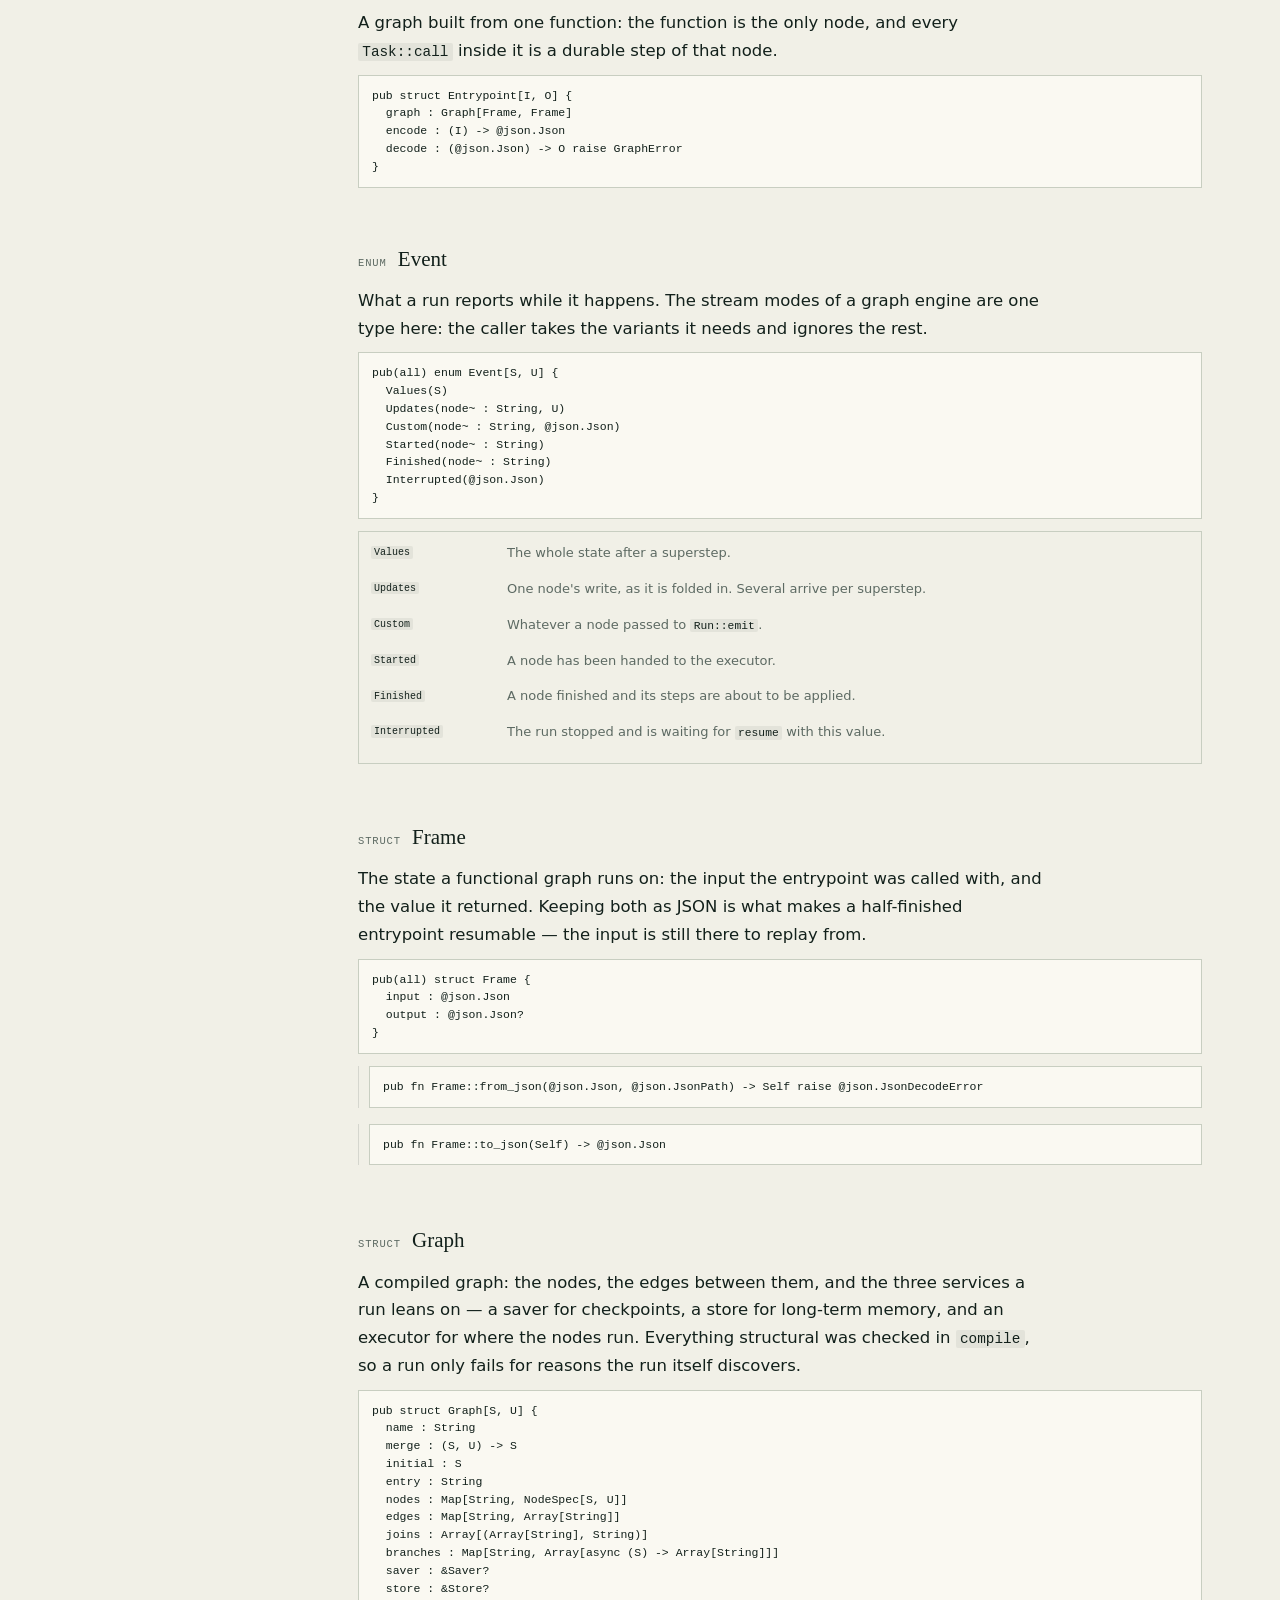
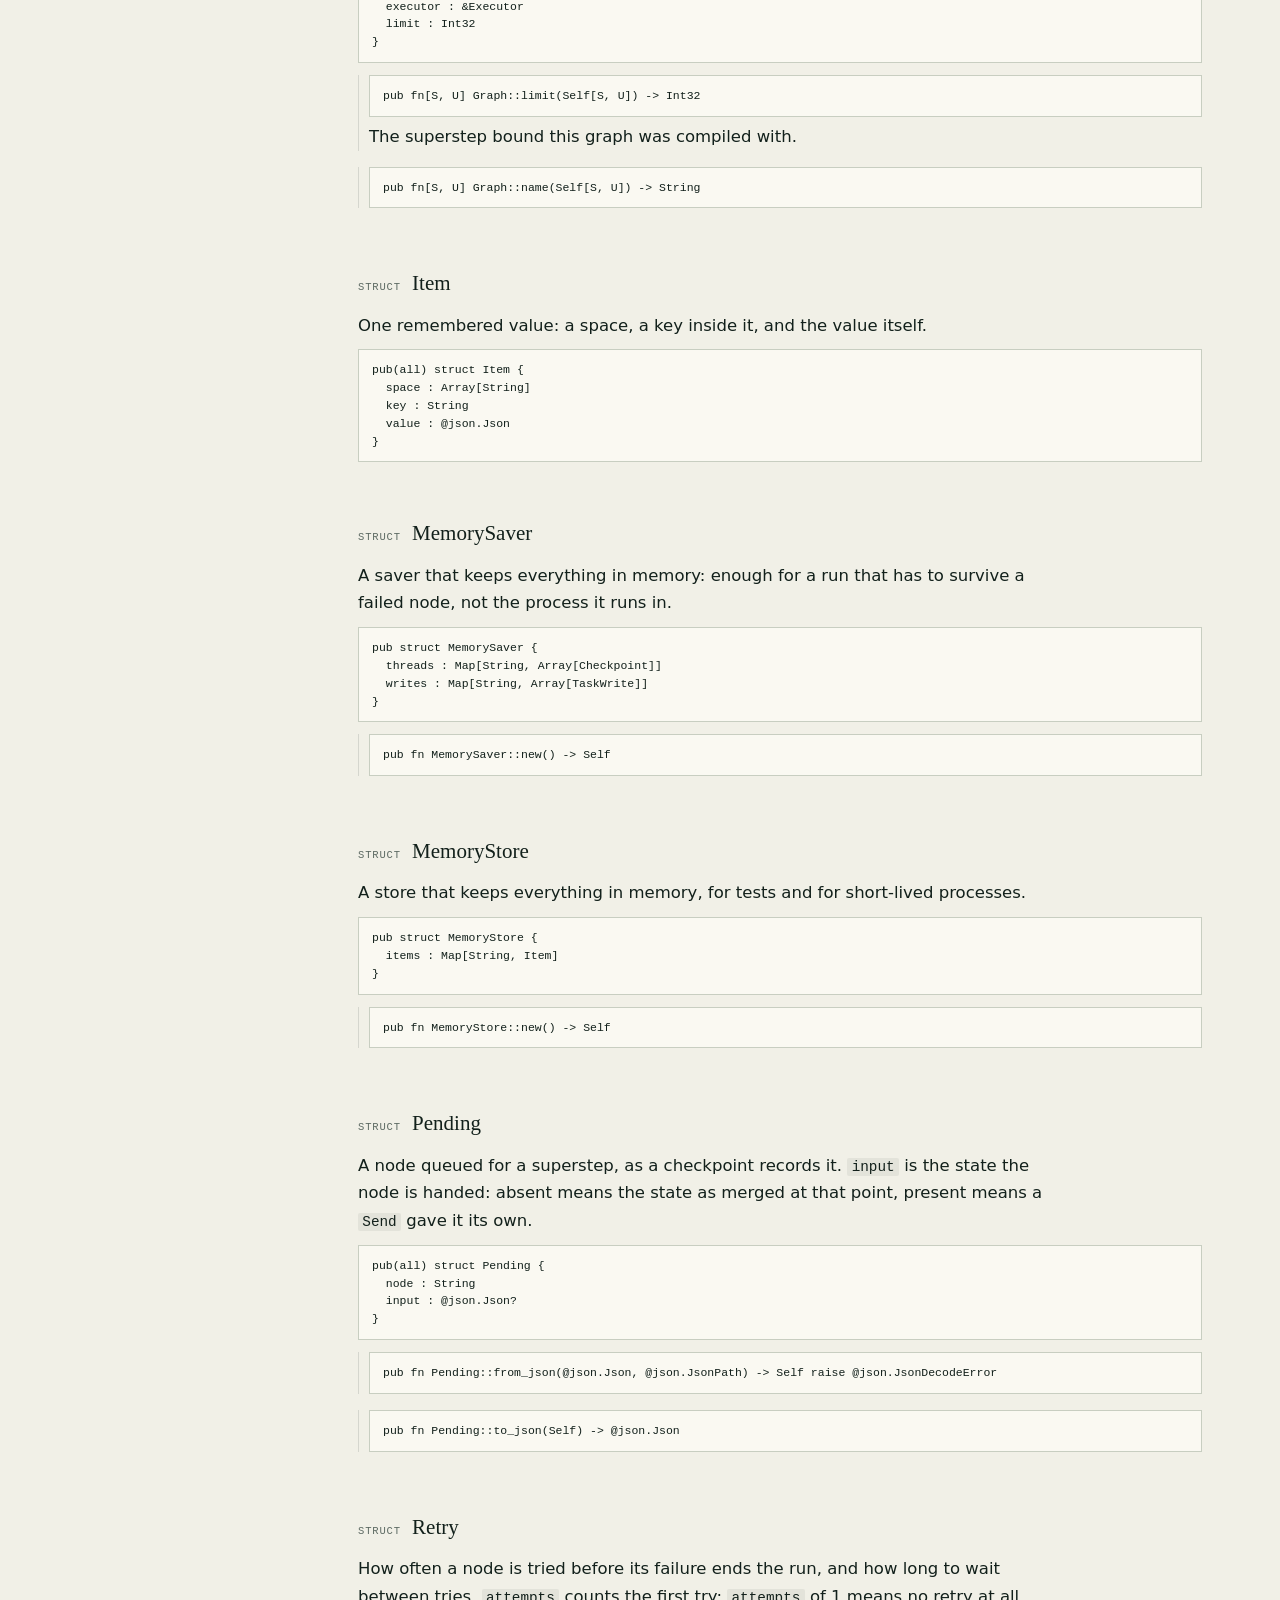
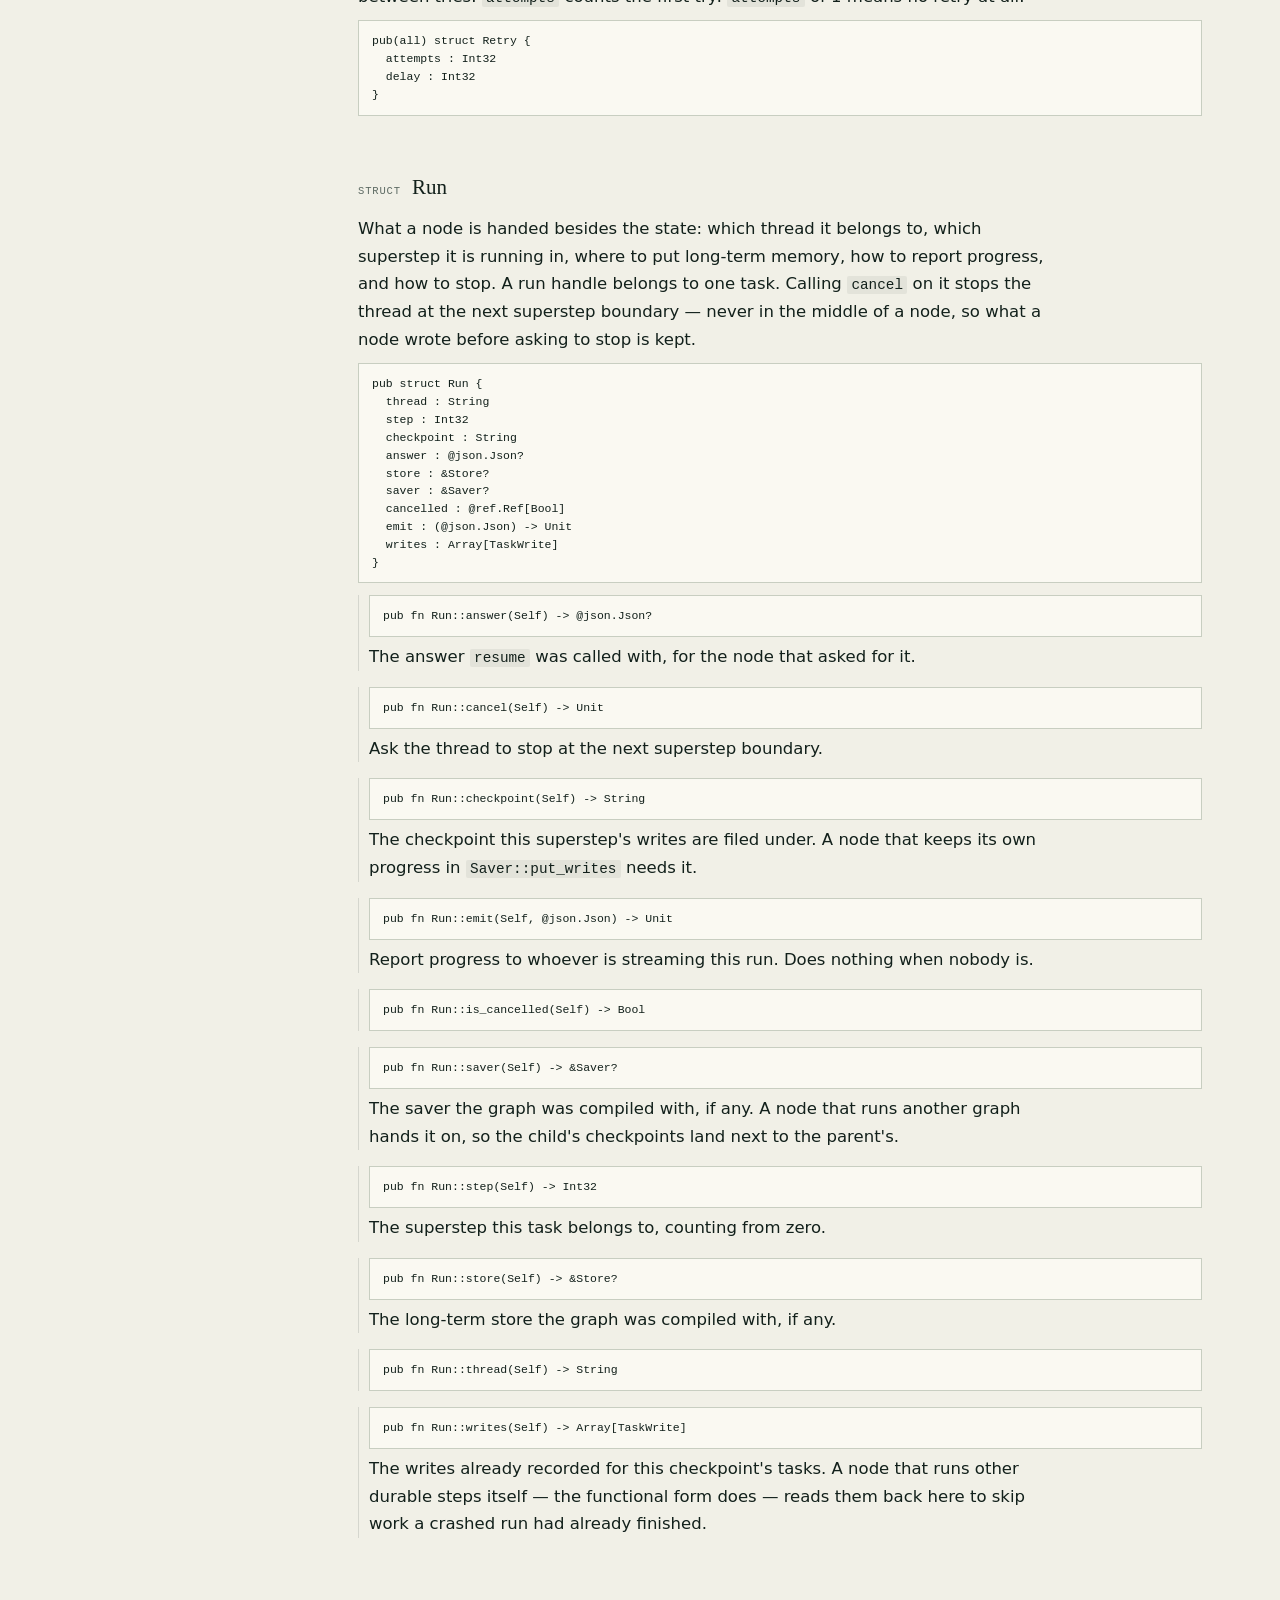
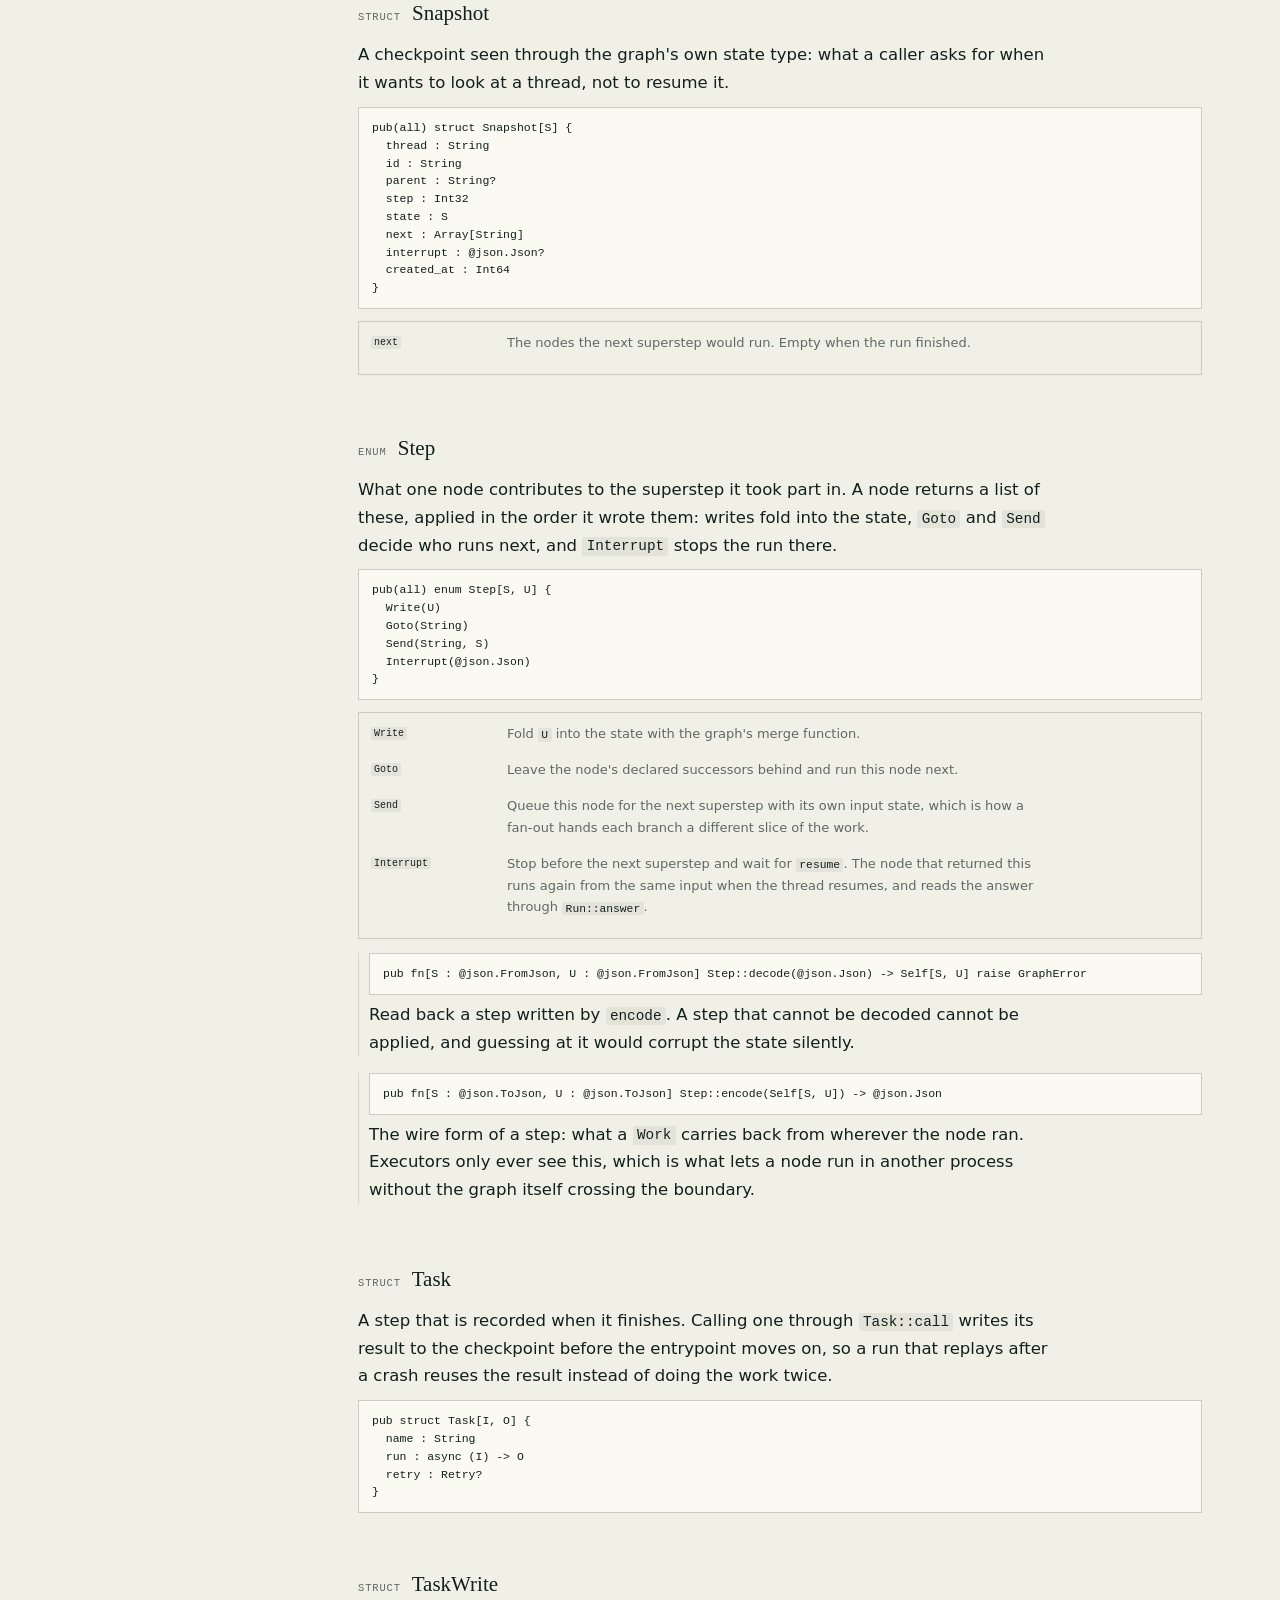
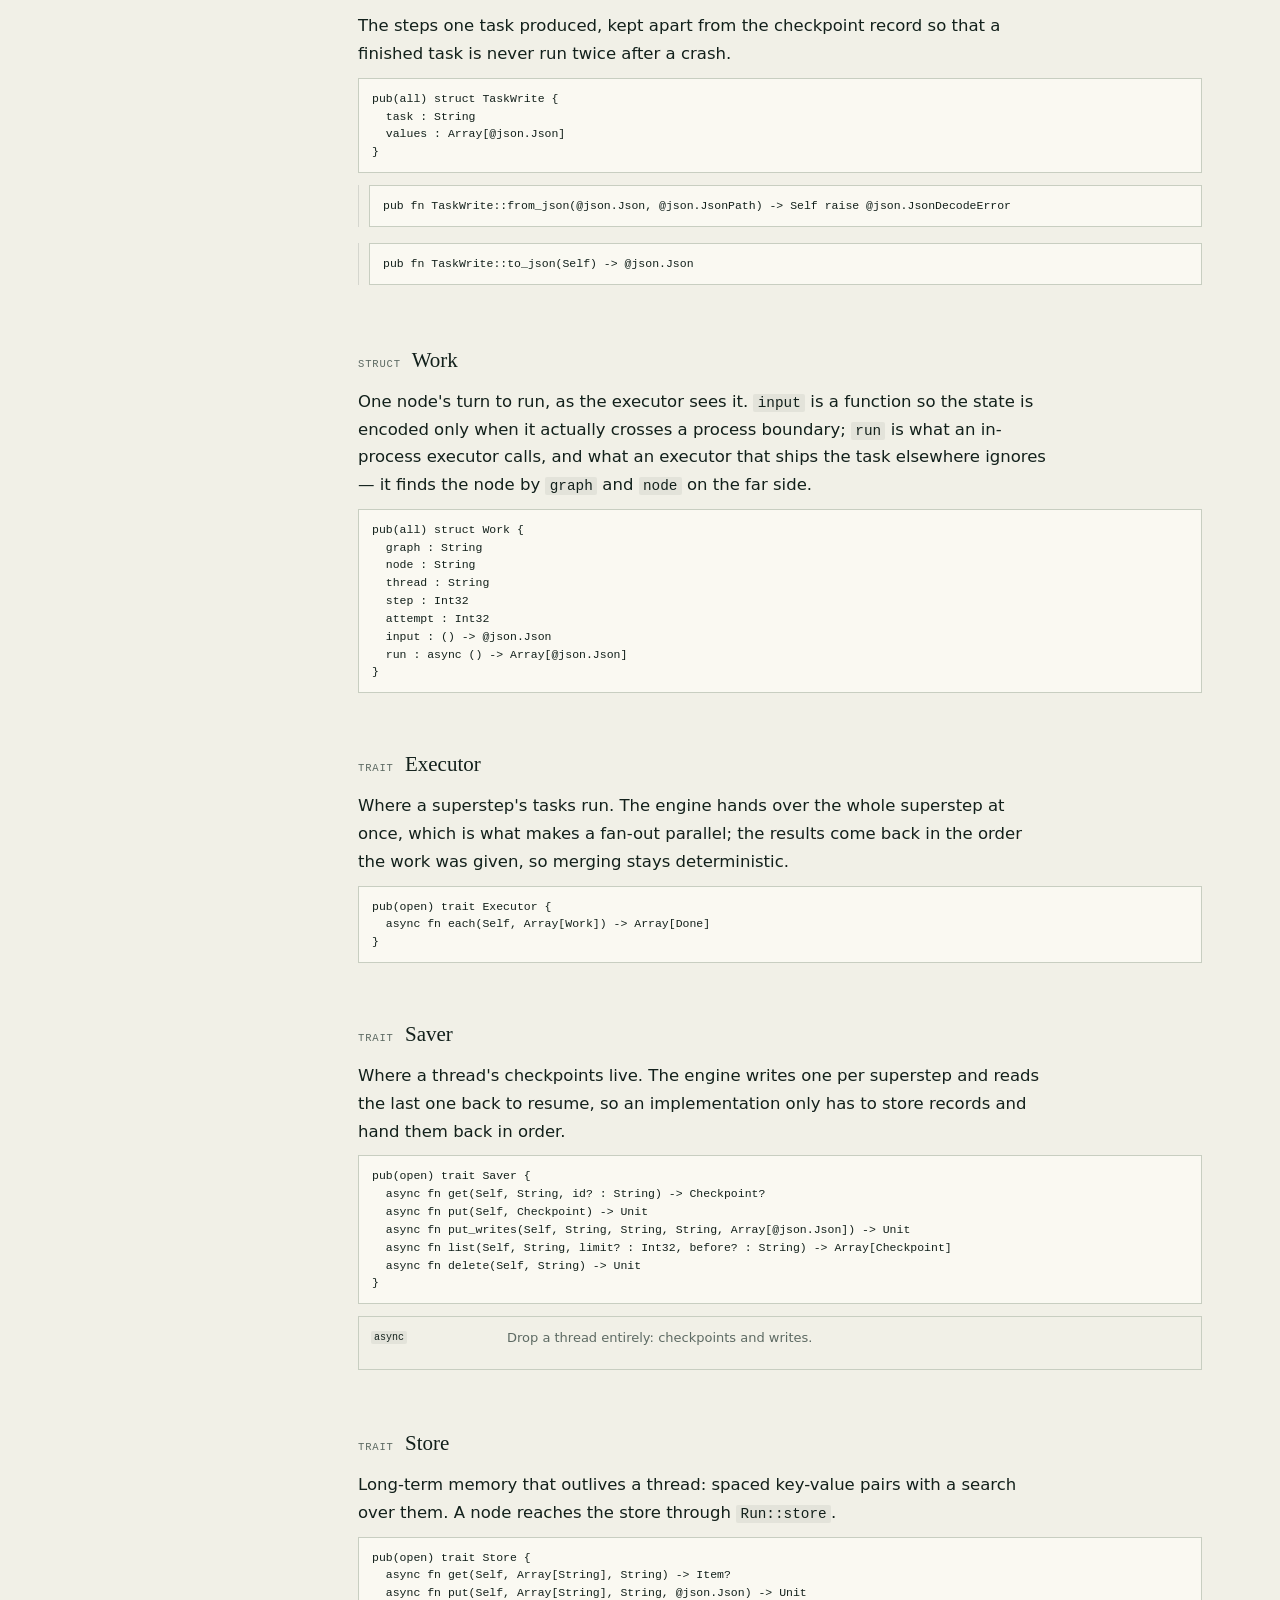
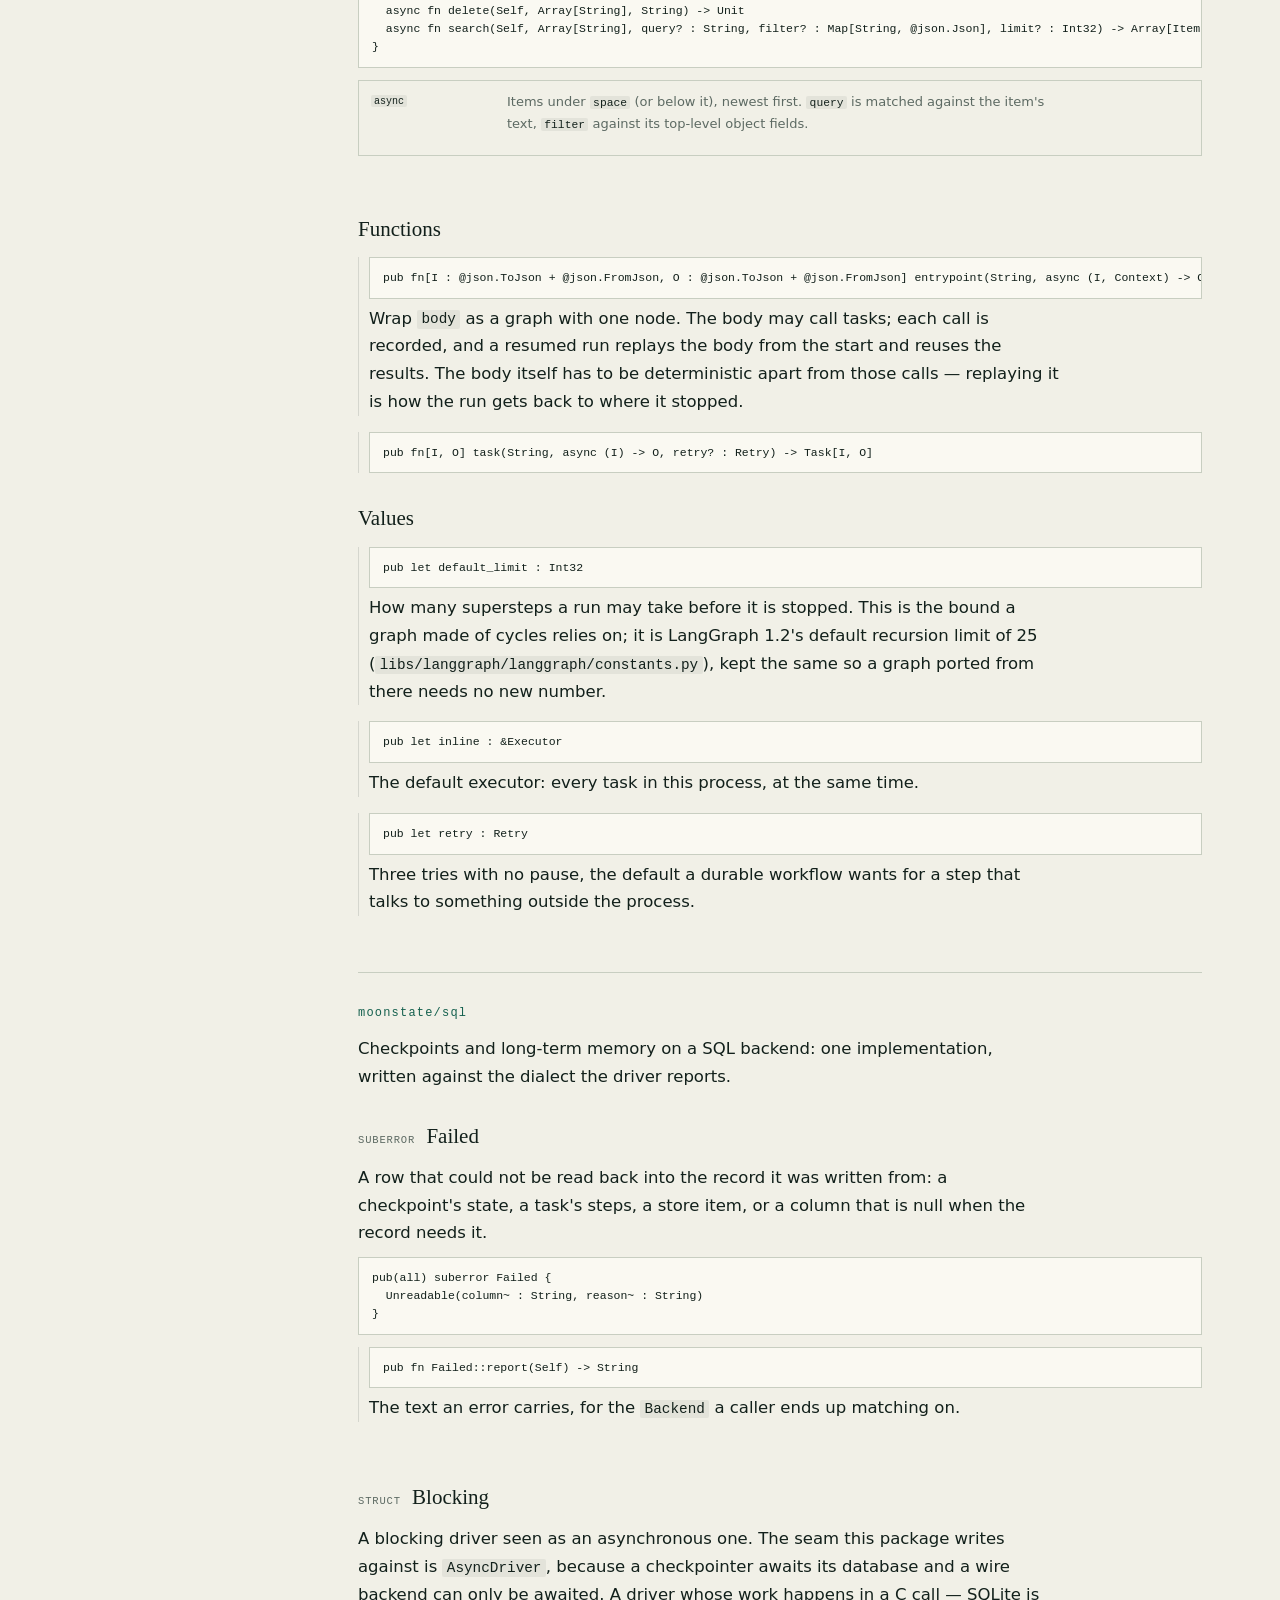
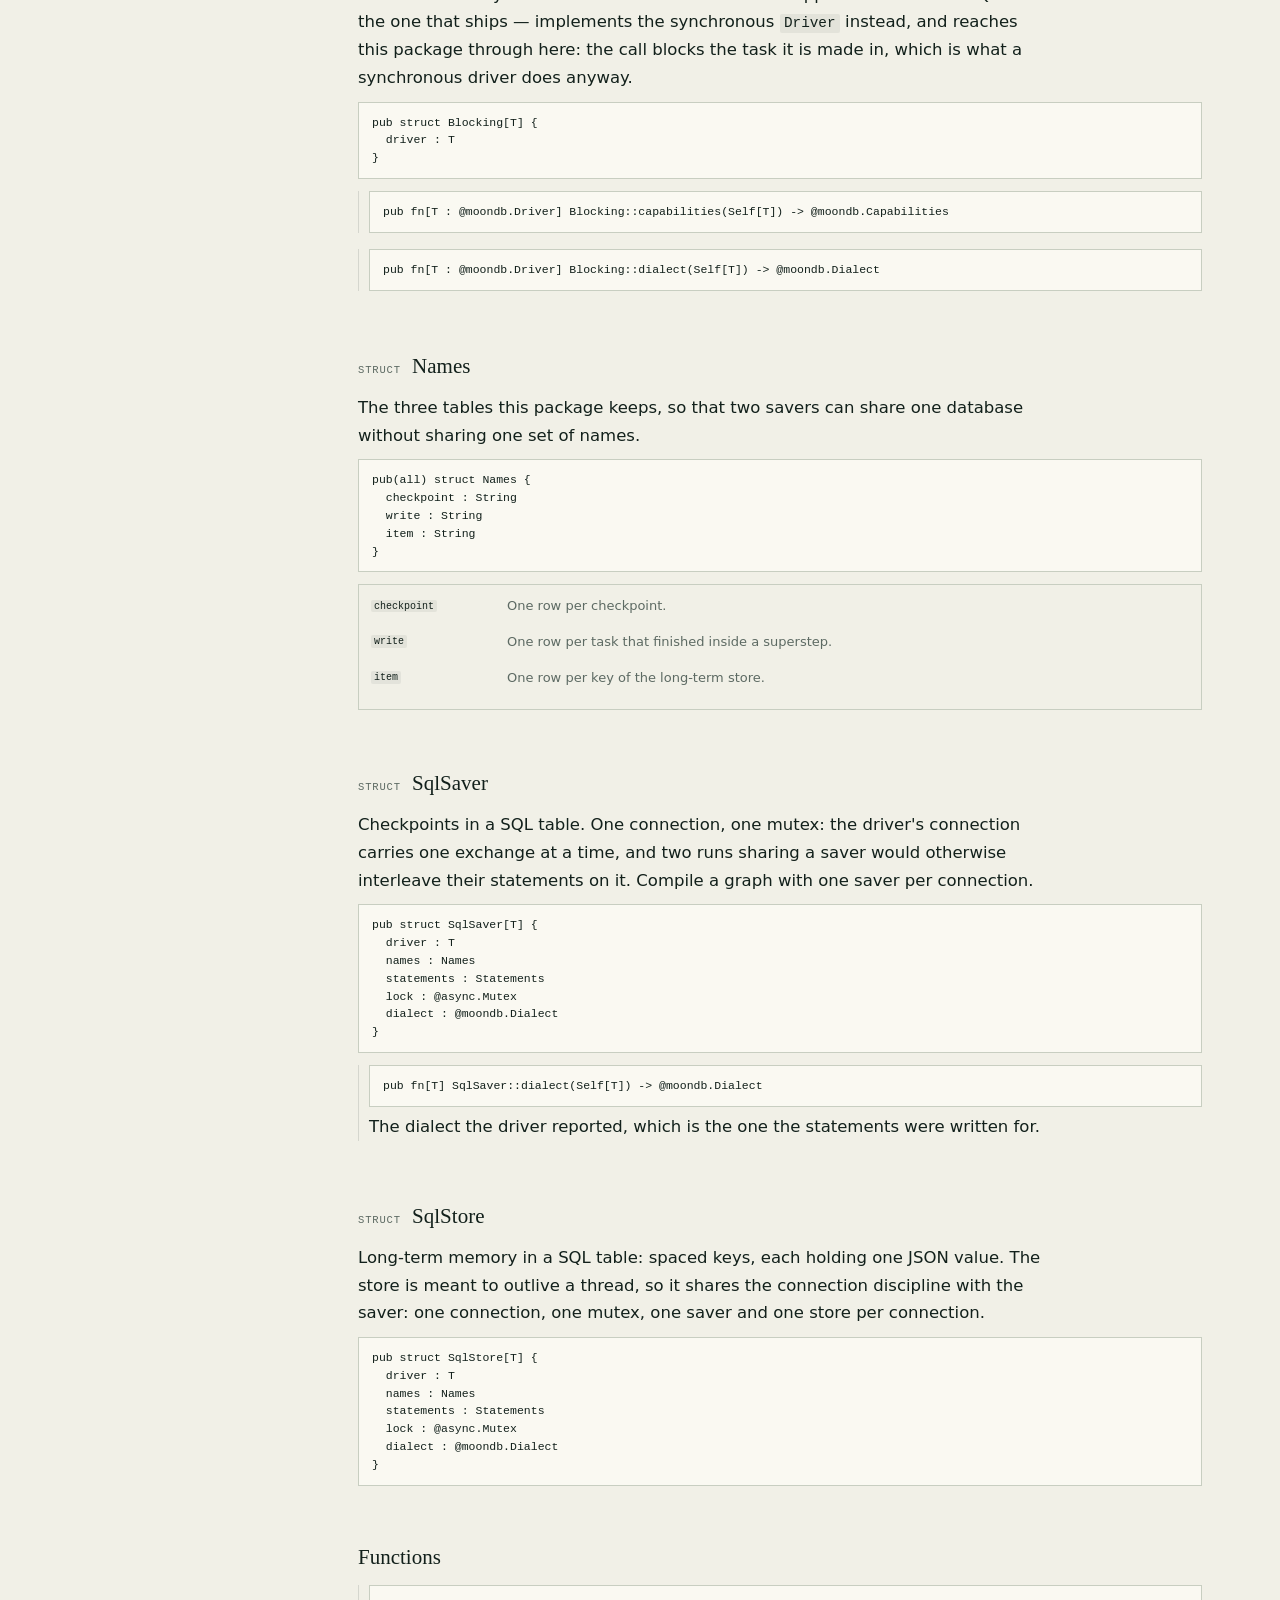
==== commit 0120055d: "docs(site): a share card, the metadata to use it, and a legend on every dial. The site had no canoni" ====
--- a/docs/api.html
+++ b/docs/api.html
@@ -5,6 +5,16 @@
     <meta name="viewport" content="width=device-width, initial-scale=1">
     <title>API — moonstate</title>
     <meta name="description" content="Every public item of moonstate, the sql subpackage and the otel subpackage, generated from the interface files and the doc comments.">
+    <link rel="canonical" href="https://moonbitstack.github.io/moonstate/api.html">
+    <meta property="og:type" content="website">
+    <meta property="og:site_name" content="moonstate">
+    <meta property="og:title" content="API — moonstate">
+    <meta property="og:description" content="Every public item of moonstate, the sql subpackage and the otel subpackage, generated from the interface files and the doc comments.">
+    <meta property="og:url" content="https://moonbitstack.github.io/moonstate/api.html">
+    <meta property="og:image" content="https://moonbitstack.github.io/moonstate/og.png">
+    <meta property="og:image:width" content="1200">
+    <meta property="og:image:height" content="630">
+    <meta name="twitter:card" content="summary_large_image">
     <link rel="icon" href="favicon.svg" type="image/svg+xml">
     <link rel="stylesheet" href="assets/instrument.css">
     <link rel="stylesheet" href="assets/pages.css">
--- a/docs/assets/instrument.css
+++ b/docs/assets/instrument.css
@@ -1,20 +1,23 @@
-/* The site has one palette and two settings of it. Everything is drawn from
-   these variables, so the theme toggle is a change of eight values.
-
-   The accent is verdigris, the colour a bronze instrument turns: a green-blue
-   that sits beside ink without competing with it, and is not the gold every
-   dial on every landing page is given. Light is bone paper; dark is a night
-   that keeps a little green in it rather than going blue. */
+/* Two stones, two jobs. Emerald is what the run has already done — the arc, the
+   notches, the labels, the links. Turquoise is where the run is now — the phase
+   that is lit, the stage you are on, the mark the arc stops at. Everything else
+   is ink on paper.
+
+   Light is unglazed porcelain with a green cast; dark is obsidian with a little
+   pine in it, so the stone colours have somewhere to sit. The accent colours are
+   not decoration: a thing that moves is turquoise, a thing that is recorded is
+   emerald, and nothing else is allowed to be either. */
 
 :root {
-  --paper: #f2efe6;
-  --panel: #faf8f1;
-  --ink: #151a17;
-  --muted: #63695f;
-  --rule: #cbc9bd;
-  --rule-soft: #e0ded2;
-  --accent: #2c6659;
-  --accent-soft: #a9c9be;
+  --paper: #f1f0e7;
+  --panel: #faf9f2;
+  --ink: #12201b;
+  --muted: #5d6a63;
+  --rule: #c8cec1;
+  --rule-soft: #dee2d5;
+  --accent: #14604e;
+  --accent-soft: #a7c9bc;
+  --jade: #2c8a7d;
 
   --serif: ui-serif, Georgia, "Iowan Old Style", "Times New Roman", serif;
   --sans: ui-sans-serif, system-ui, "Segoe UI", Helvetica, Arial, sans-serif;
@@ -28,14 +31,15 @@
 }
 
 :root[data-theme="dark"] {
-  --paper: #0c100e;
-  --panel: #131815;
-  --ink: #e9ece7;
-  --muted: #96a099;
-  --rule: #2c3531;
-  --rule-soft: #1f2622;
-  --accent: #79c0ac;
-  --accent-soft: #2f4a41;
+  --paper: #0a1211;
+  --panel: #101b18;
+  --ink: #e6ece7;
+  --muted: #8da09a;
+  --rule: #26362f;
+  --rule-soft: #1a2622;
+  --accent: #6ccbb0;
+  --accent-soft: #1f4237;
+  --jade: #58d0c4;
 
   color-scheme: dark;
 }
@@ -43,14 +47,15 @@
 /* No script and no stored choice: the system still decides. */
 @media (prefers-color-scheme: dark) {
   :root:not([data-theme]) {
-    --paper: #0c100e;
-    --panel: #131815;
-    --ink: #e9ece7;
-    --muted: #96a099;
-    --rule: #2c3531;
-    --rule-soft: #1f2622;
-    --accent: #79c0ac;
-    --accent-soft: #2f4a41;
+    --paper: #0a1211;
+    --panel: #101b18;
+    --ink: #e6ece7;
+    --muted: #8da09a;
+    --rule: #26362f;
+    --rule-soft: #1a2622;
+    --accent: #6ccbb0;
+    --accent-soft: #1f4237;
+    --jade: #58d0c4;
 
     color-scheme: dark;
   }
@@ -217,8 +222,8 @@
   border-radius: 50%;
   background:
     radial-gradient(circle at 50% 50%, var(--paper) 0 26%, transparent 27%),
-    linear-gradient(90deg, var(--accent) 0 50%, transparent 50%);
-  opacity: 0.9;
+    linear-gradient(90deg, var(--jade) 0 50%, transparent 50%);
+  opacity: 0.95;
 }
 
 .nav {
@@ -352,8 +357,8 @@
 }
 
 .tick.is-now {
-  stroke: var(--ink);
-  stroke-width: 2.6;
+  stroke: var(--jade);
+  stroke-width: 3.2;
 }
 
 .numeral {
@@ -396,8 +401,8 @@
 /* the end of a run, marked where the arc stops */
 .cap {
   fill: none;
-  stroke: var(--ink);
-  stroke-width: 1.6;
+  stroke: var(--jade);
+  stroke-width: 1.8;
 }
 
 /* the line that says what pressing Run will do, right above the button */
@@ -447,6 +452,12 @@
   width: 1px;
   height: 9px;
   background: color-mix(in srgb, var(--ink) 40%, transparent);
+}
+
+.legend .k-now {
+  width: 2px;
+  height: 11px;
+  background: var(--jade);
 }
 
 /* the reading sits at the centre of the dial, where a dial's reading belongs */
@@ -759,8 +770,8 @@
 }
 
 .stages li.is-now button {
-  background: var(--accent);
-  border-color: var(--accent);
+  background: var(--jade);
+  border-color: var(--jade);
   color: var(--paper);
 }
 
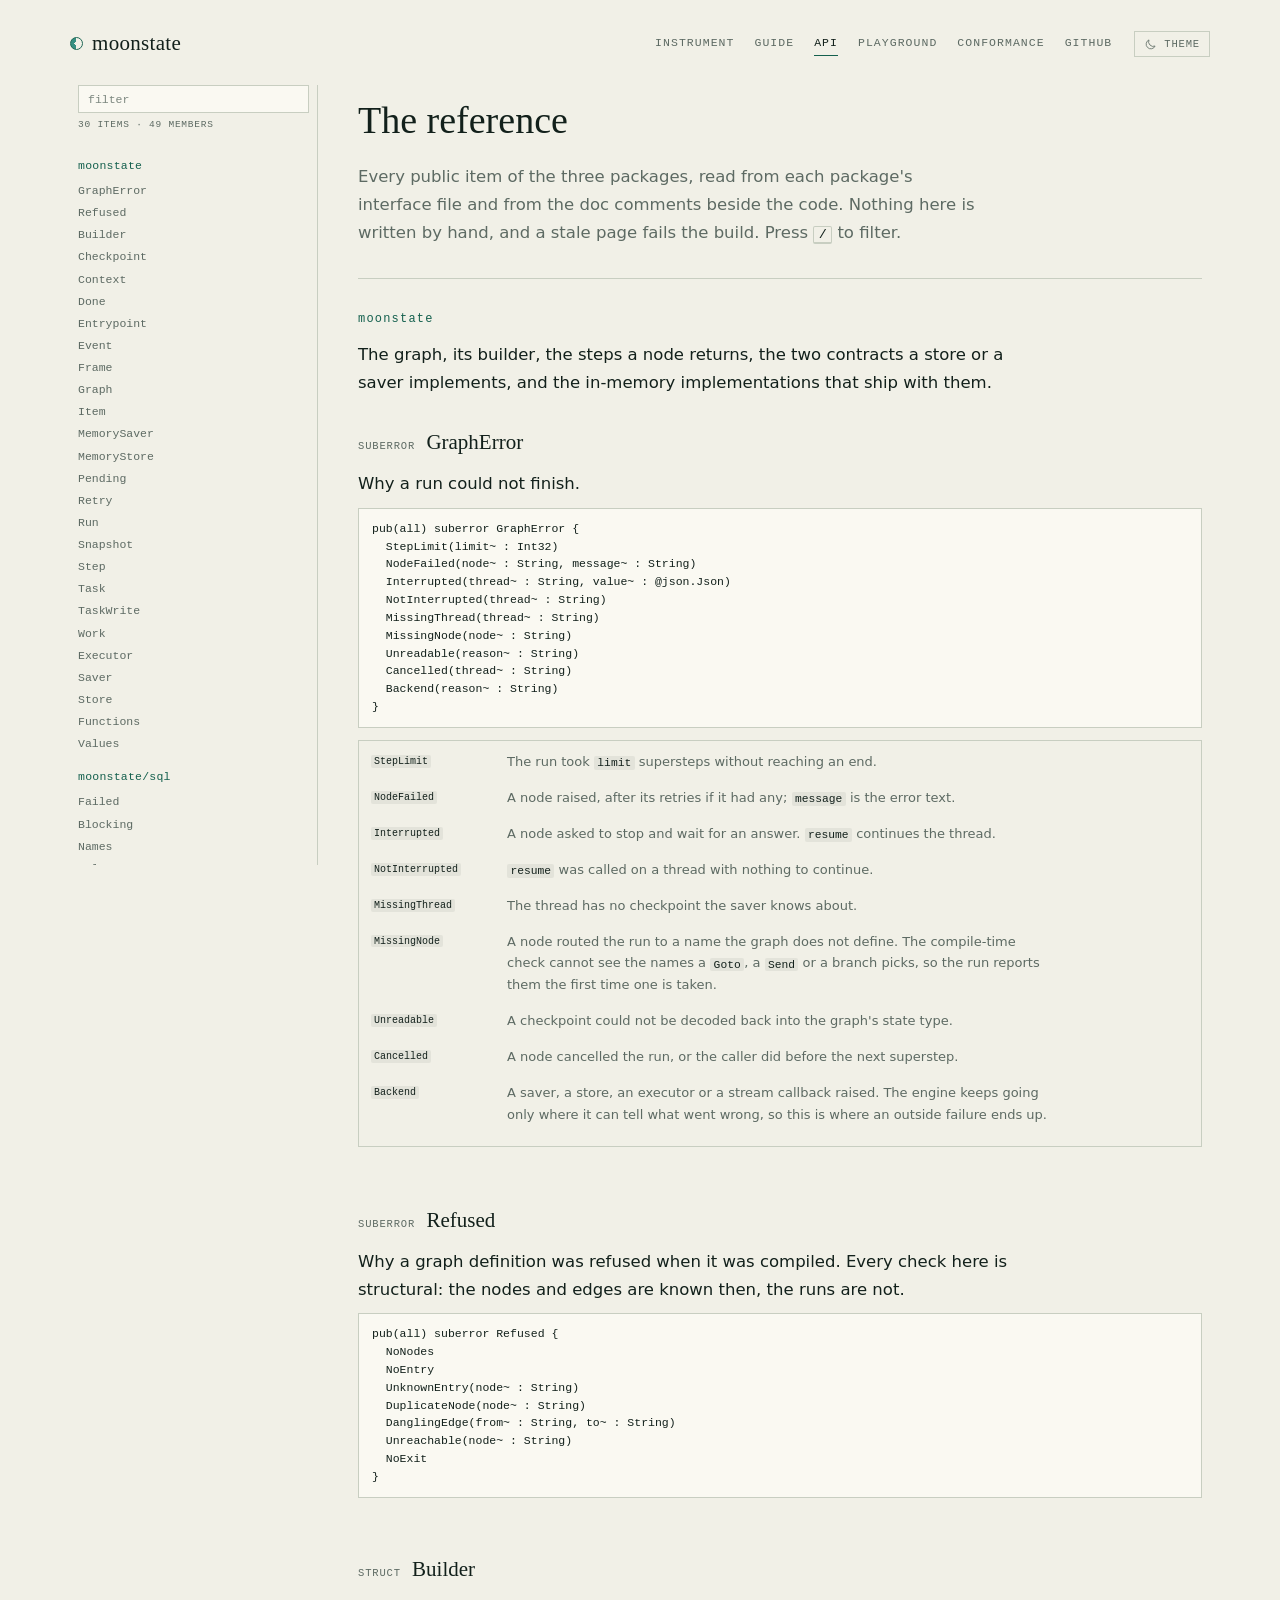
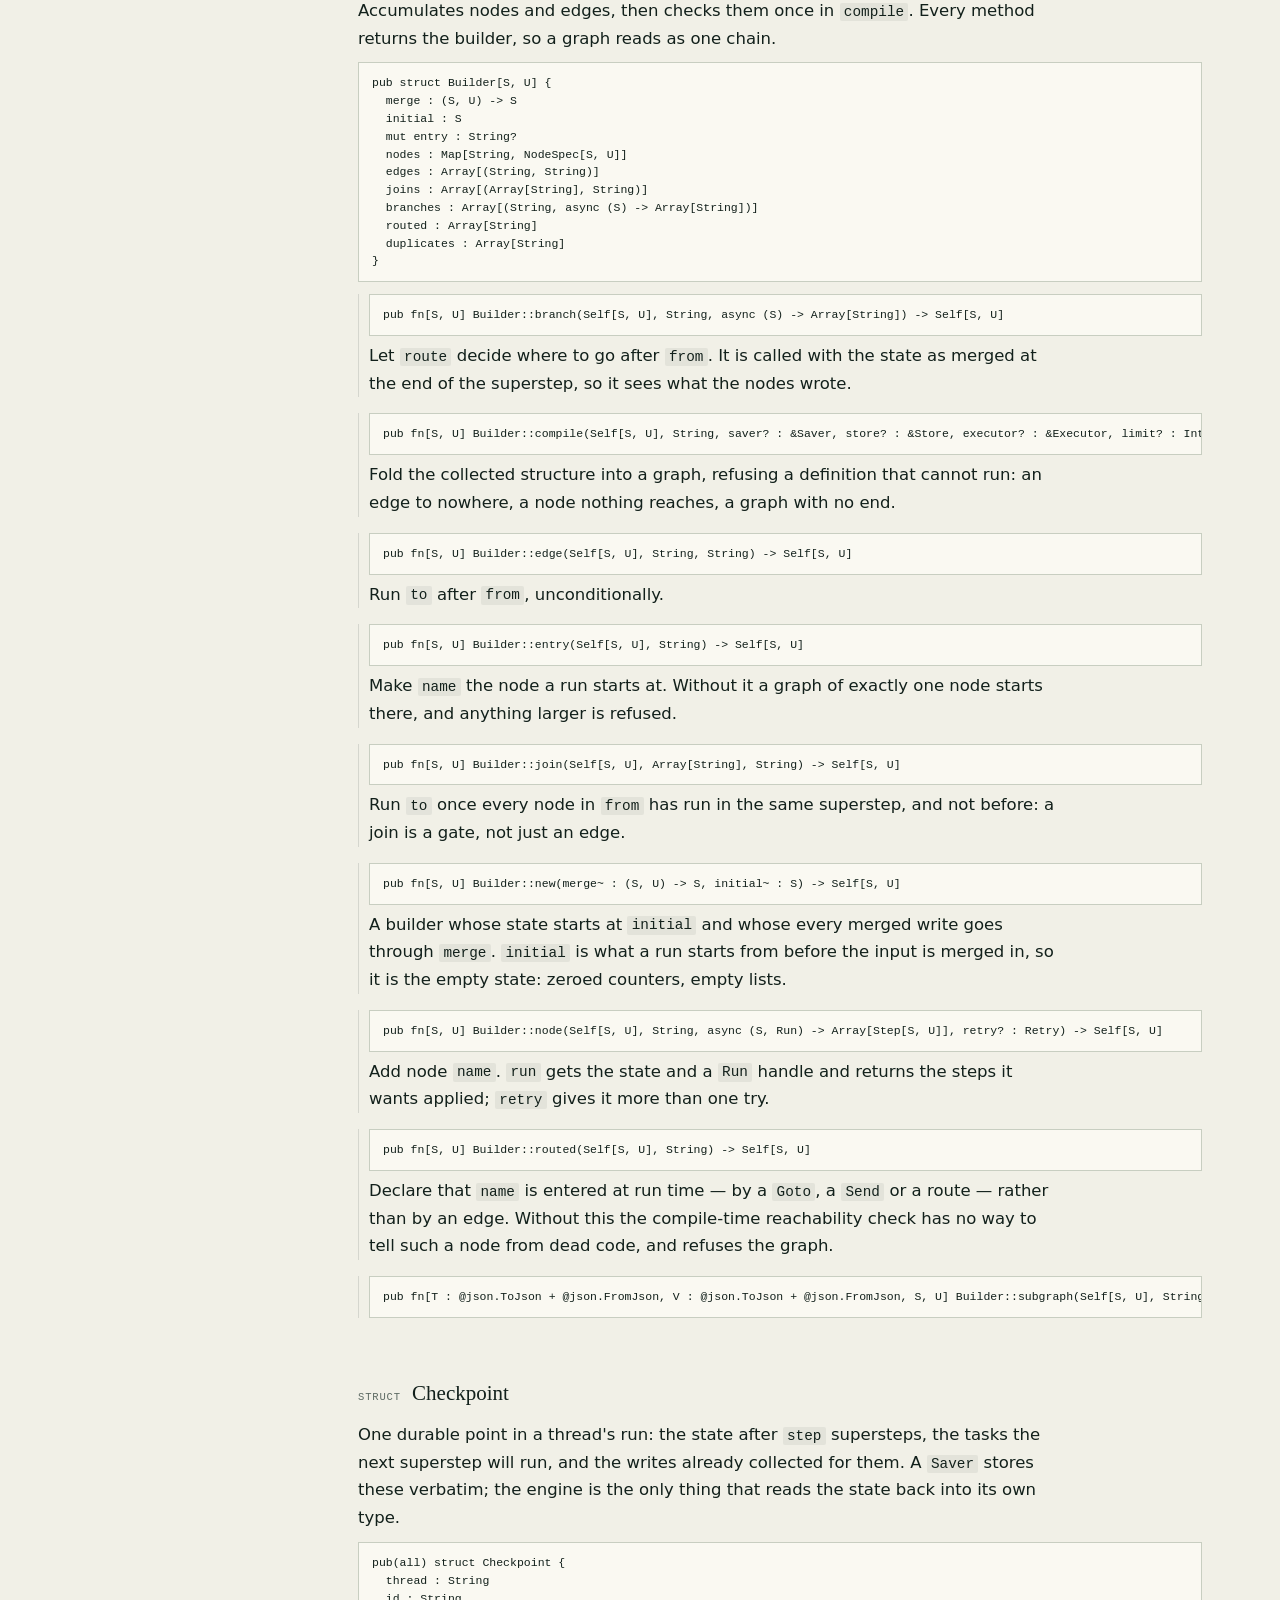
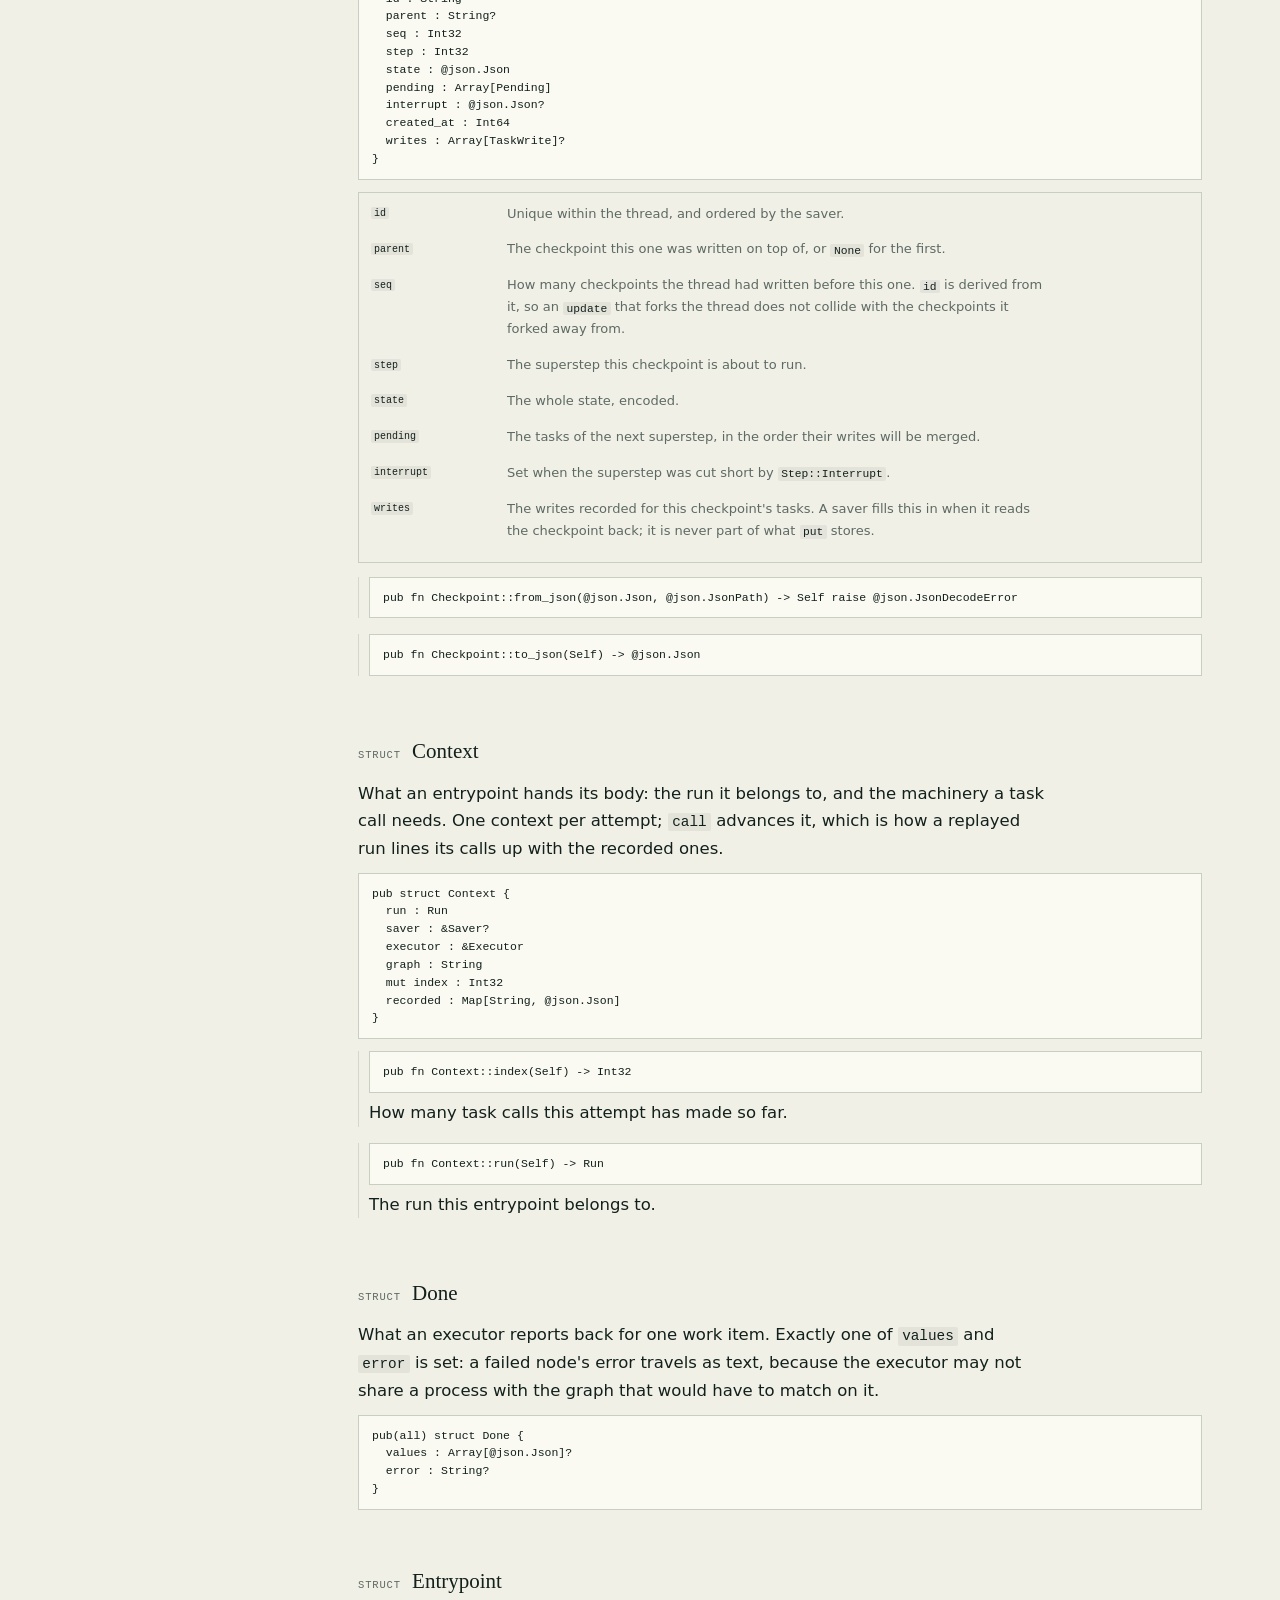
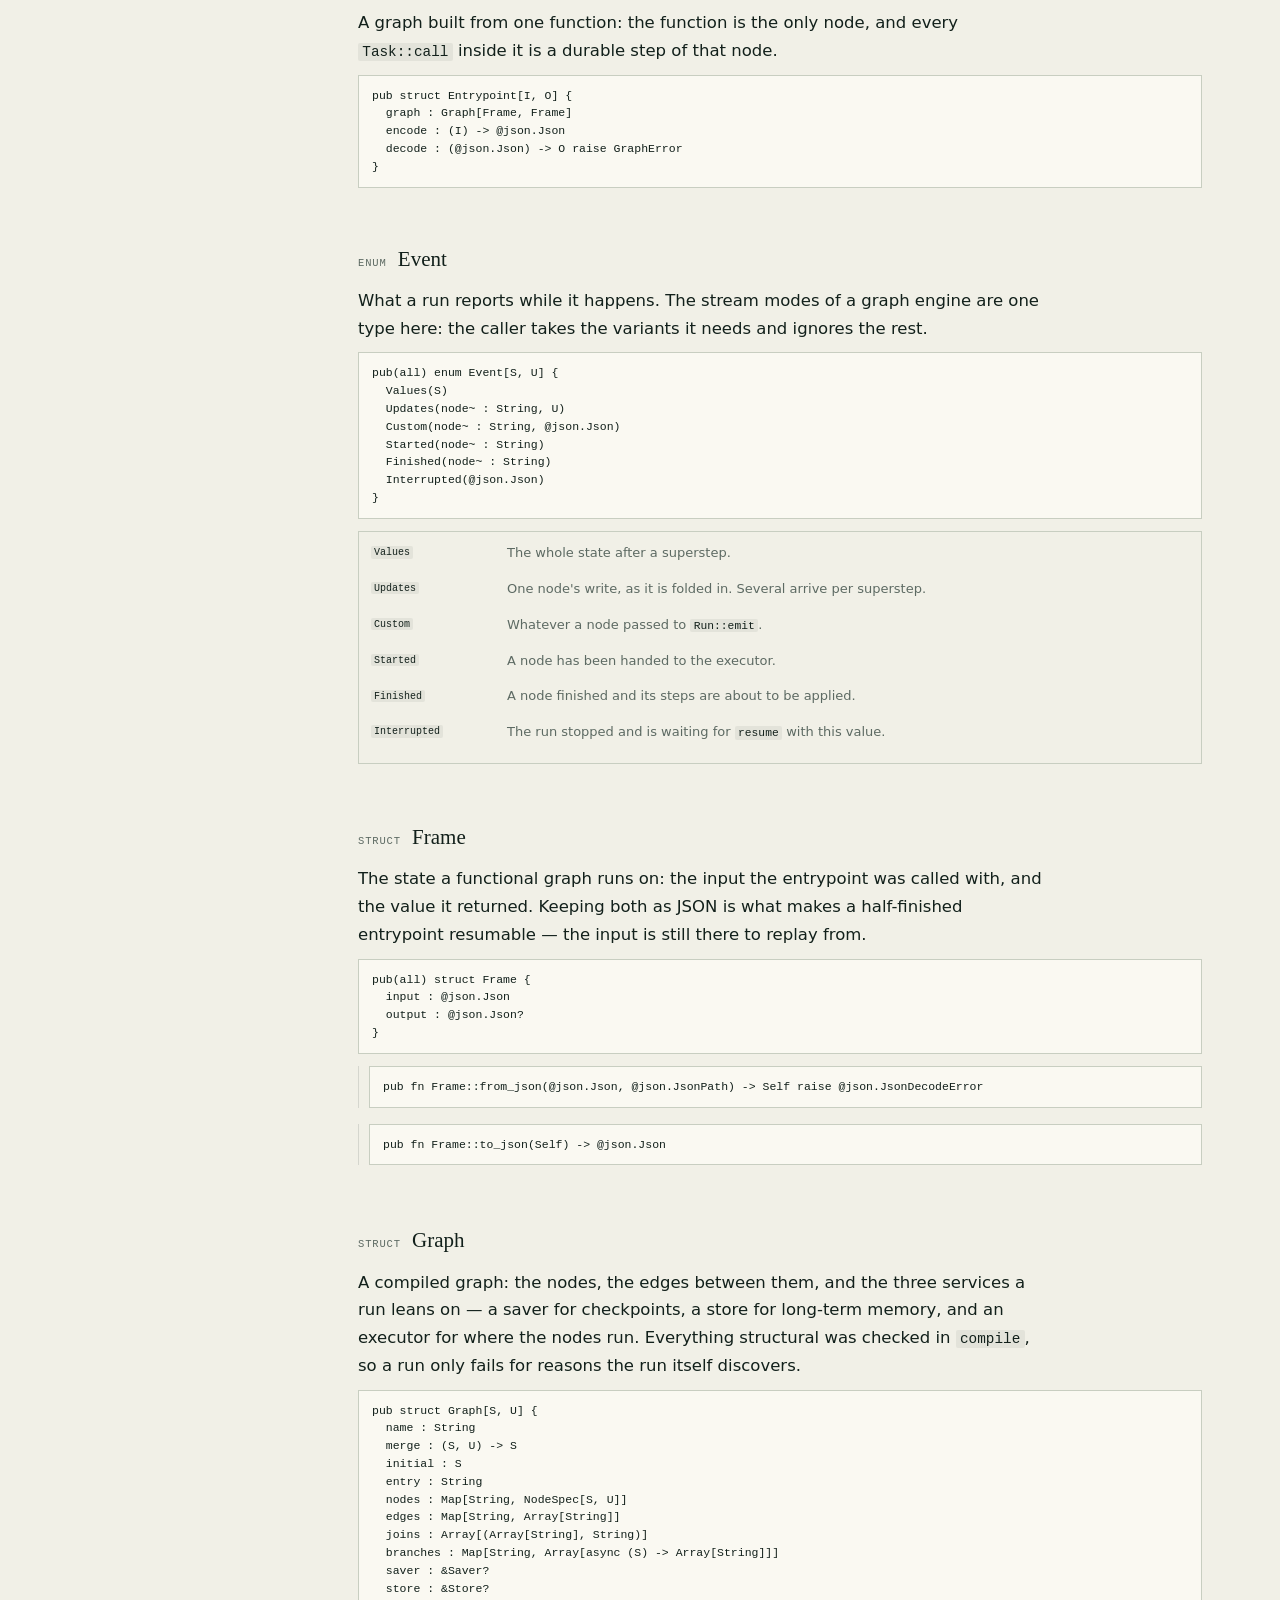
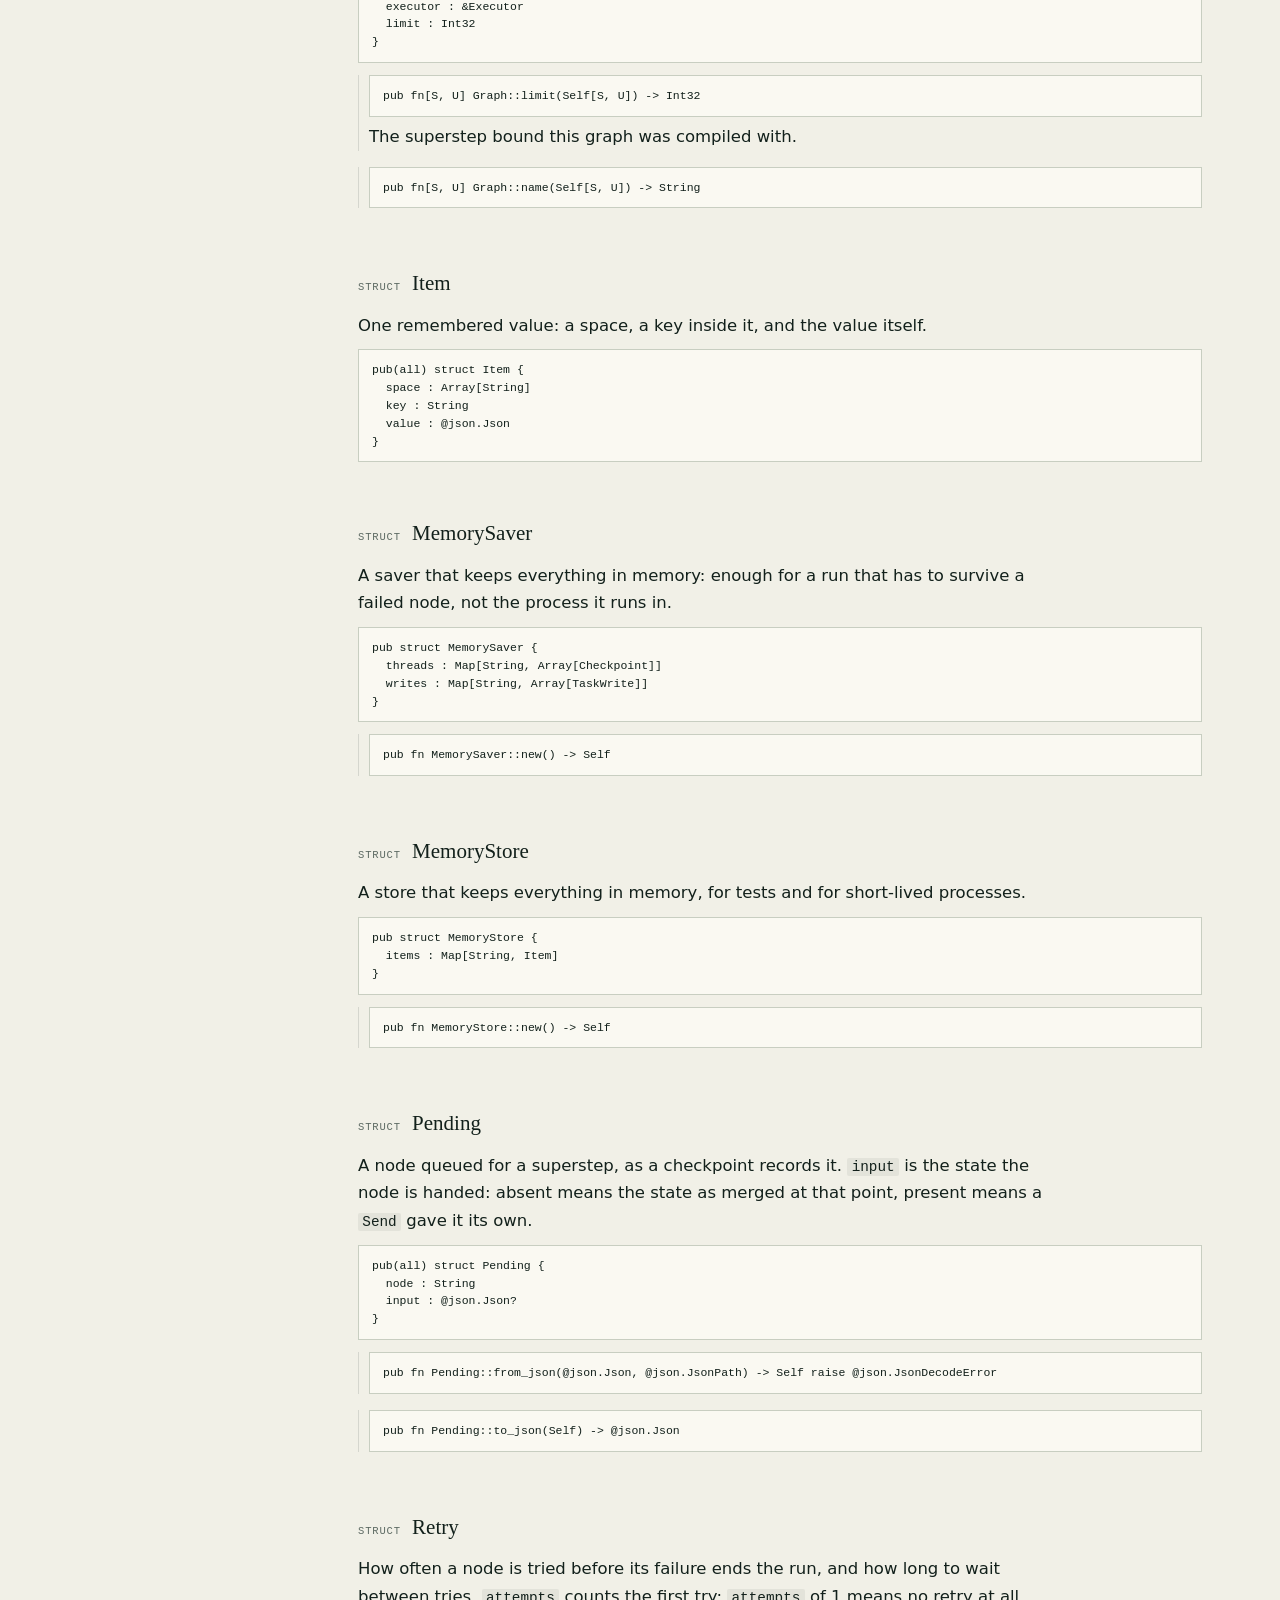
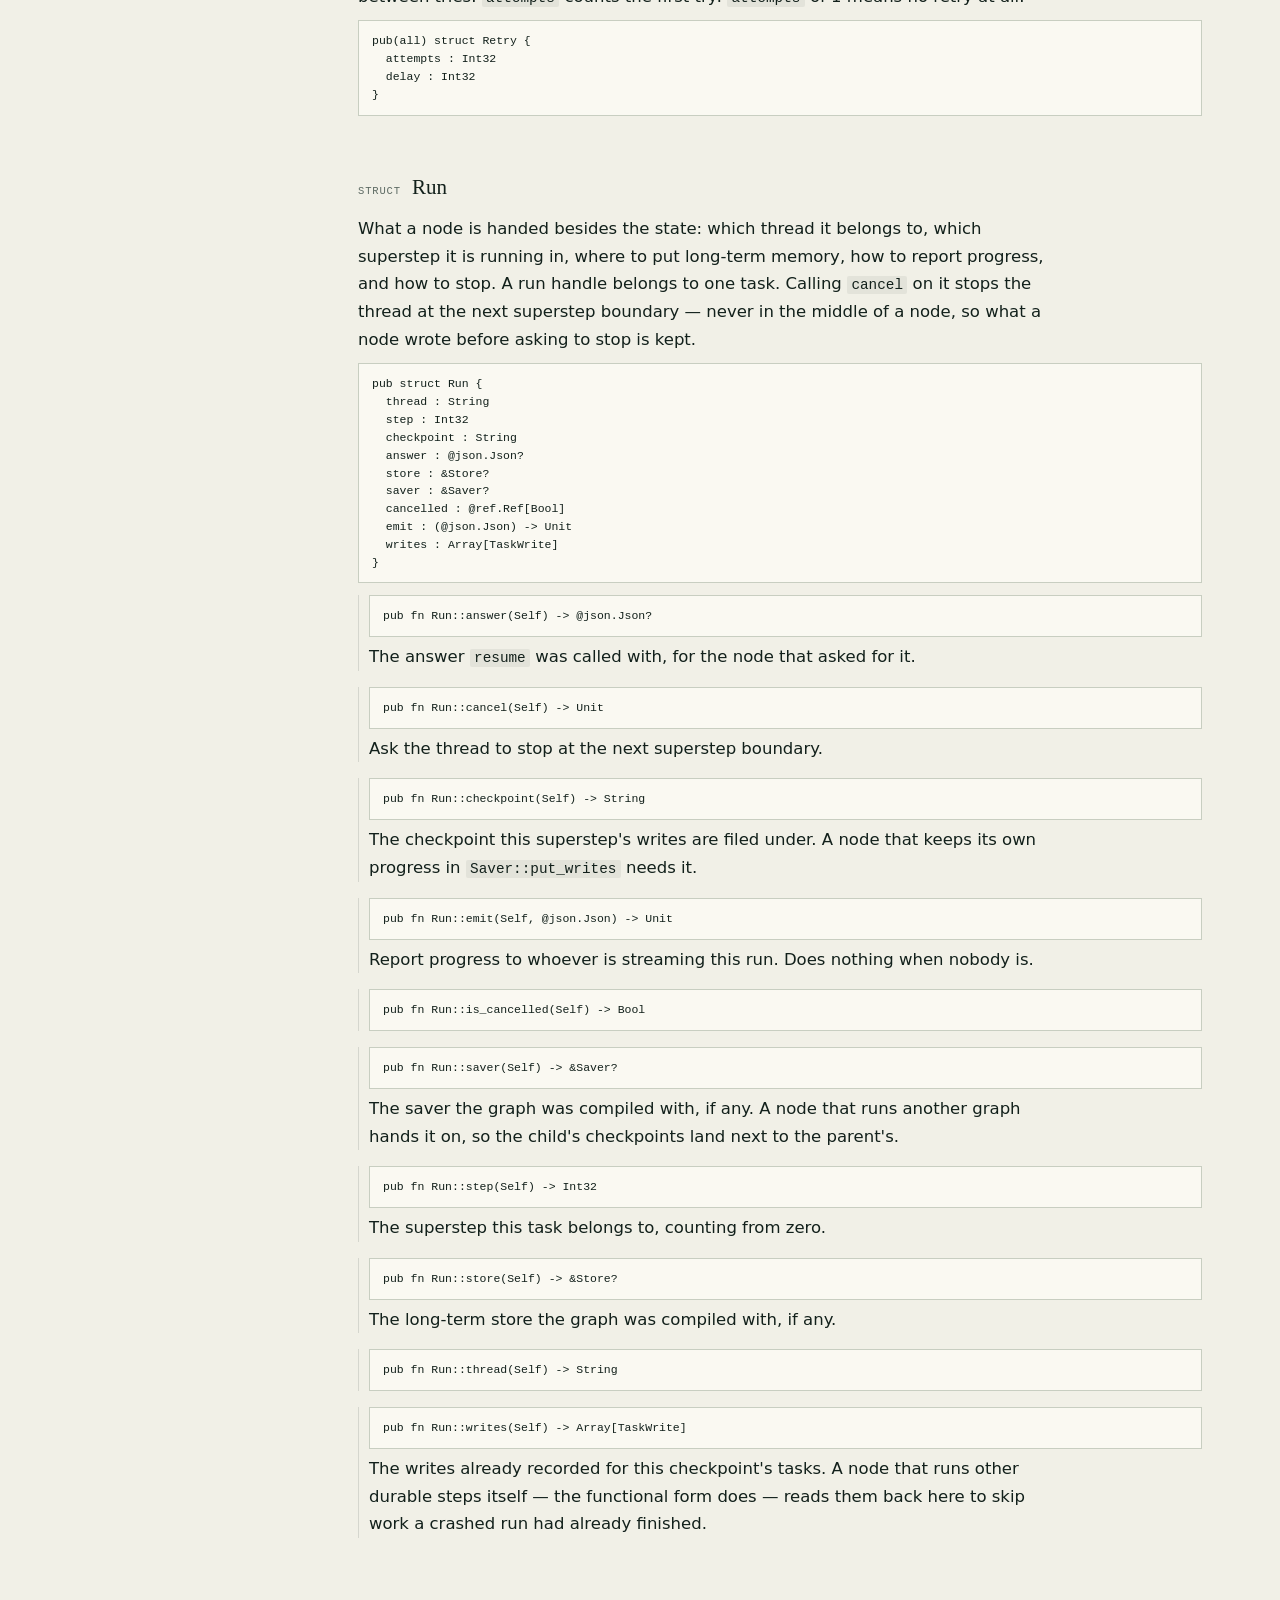
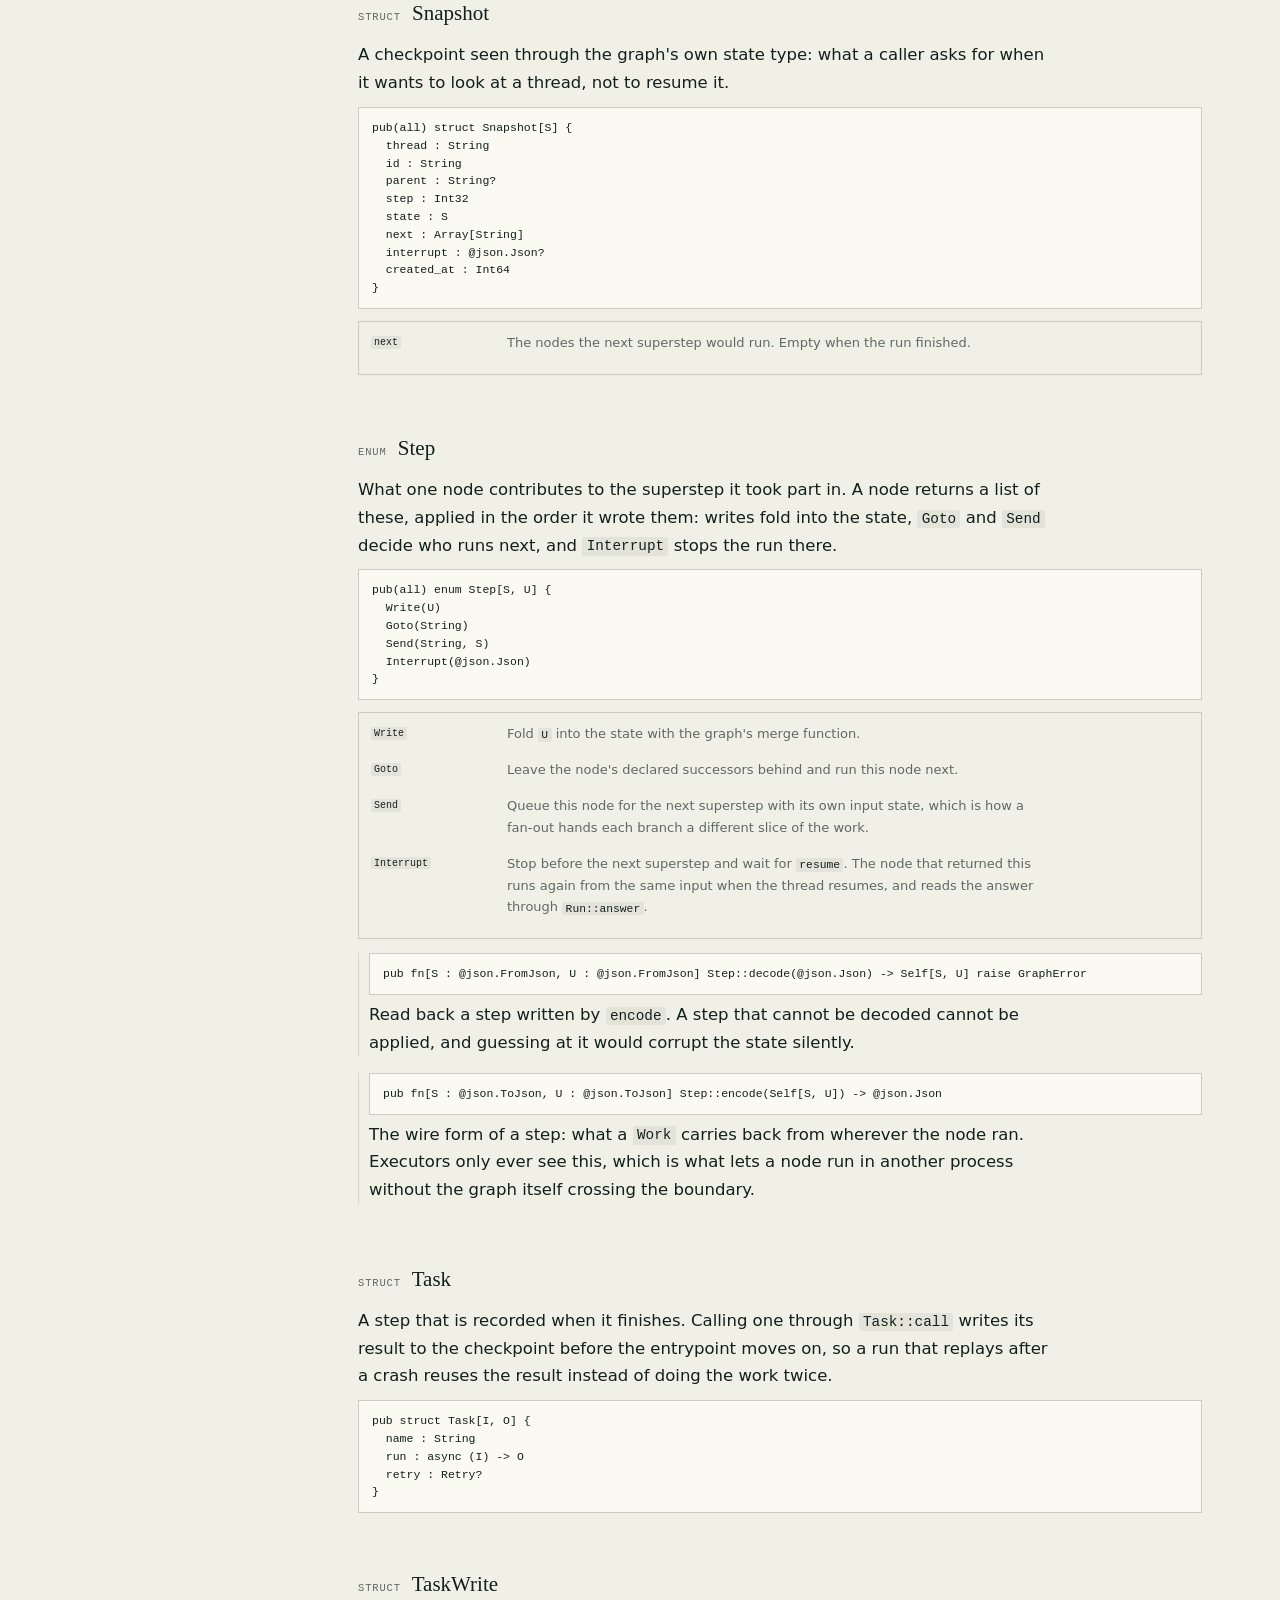
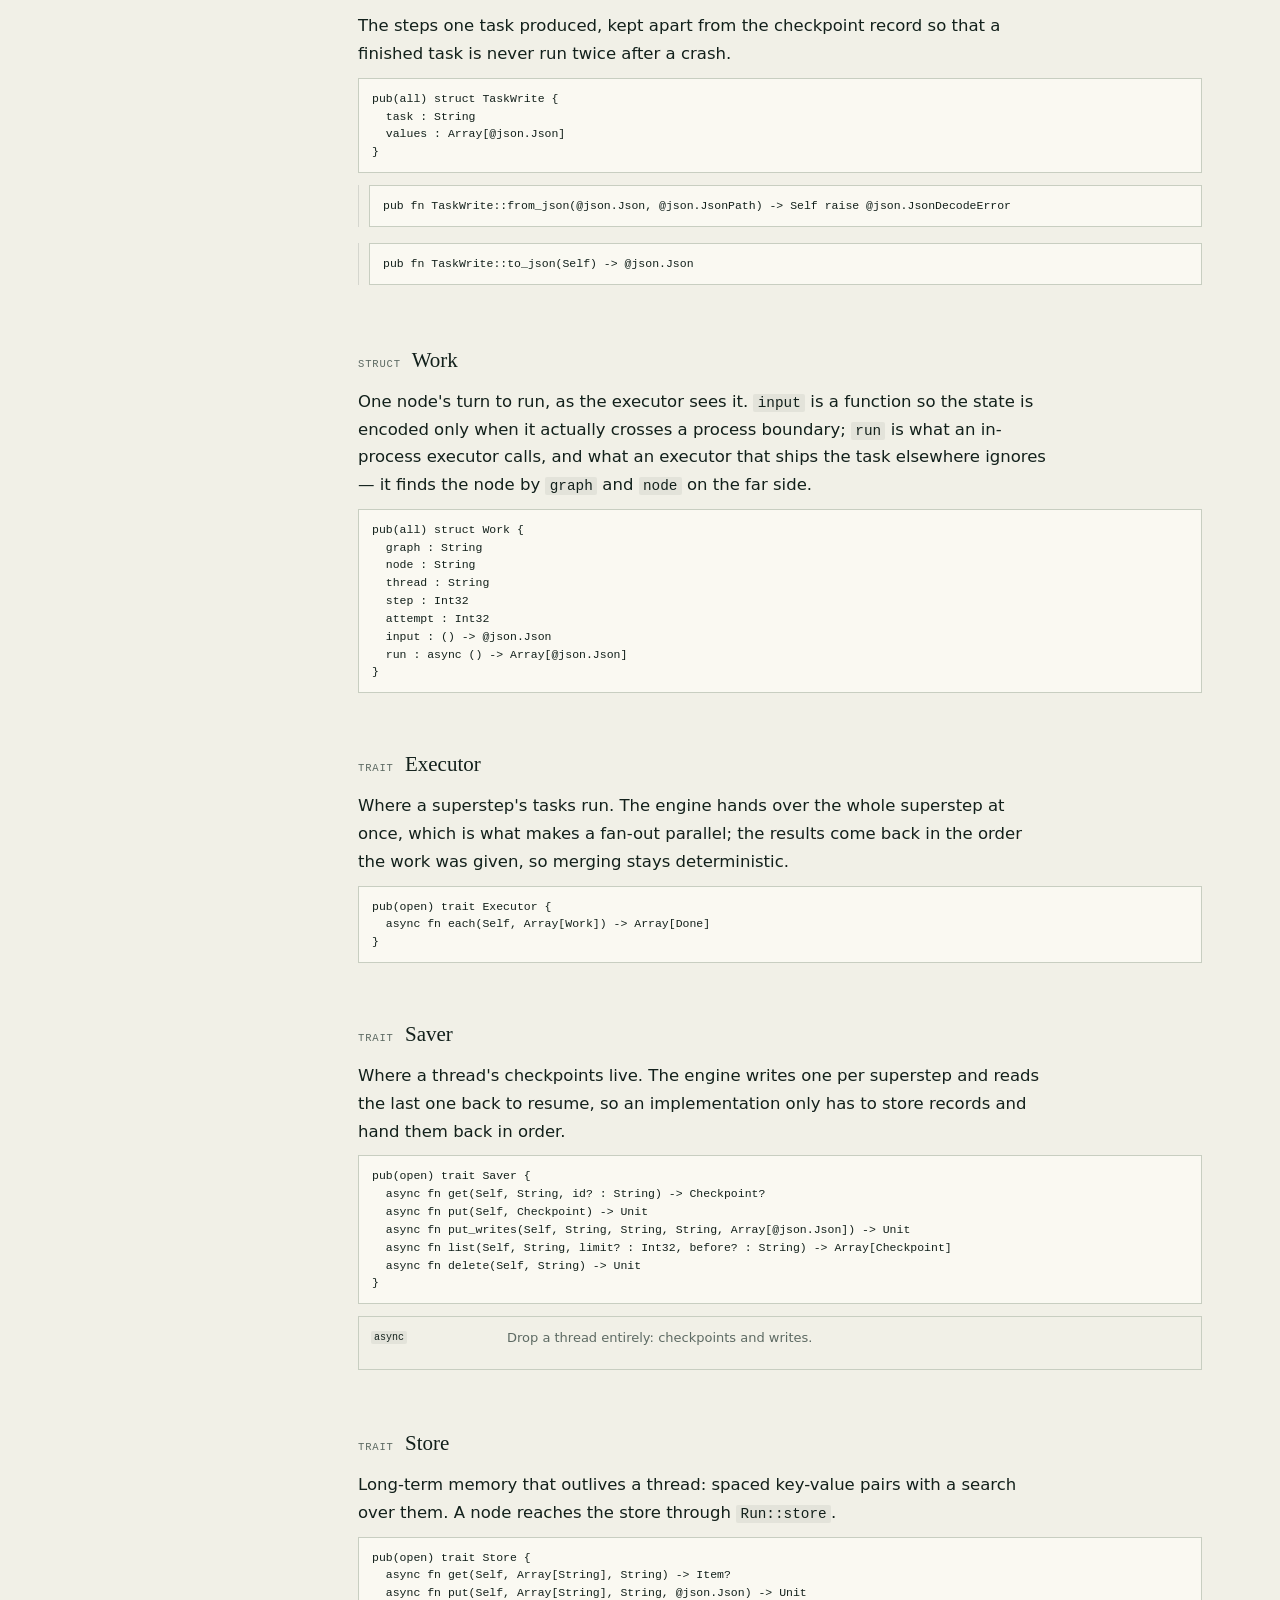
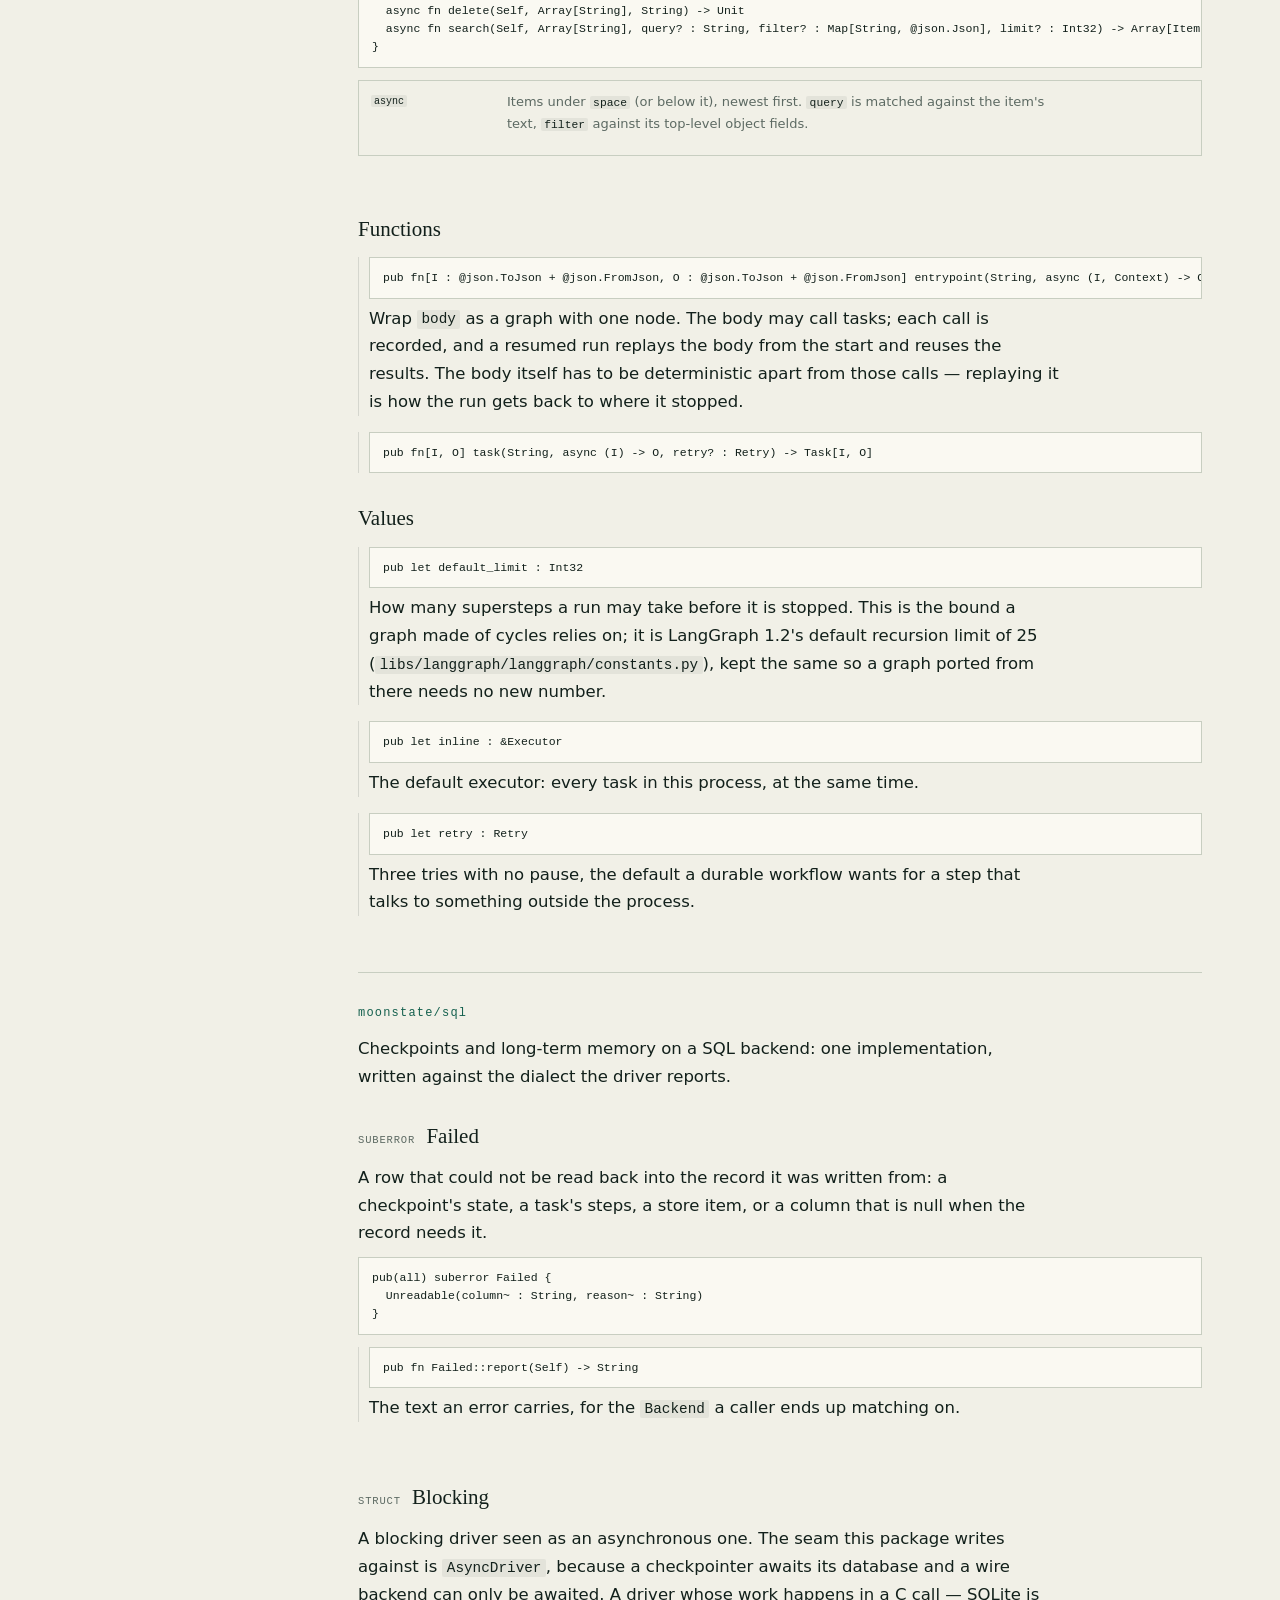
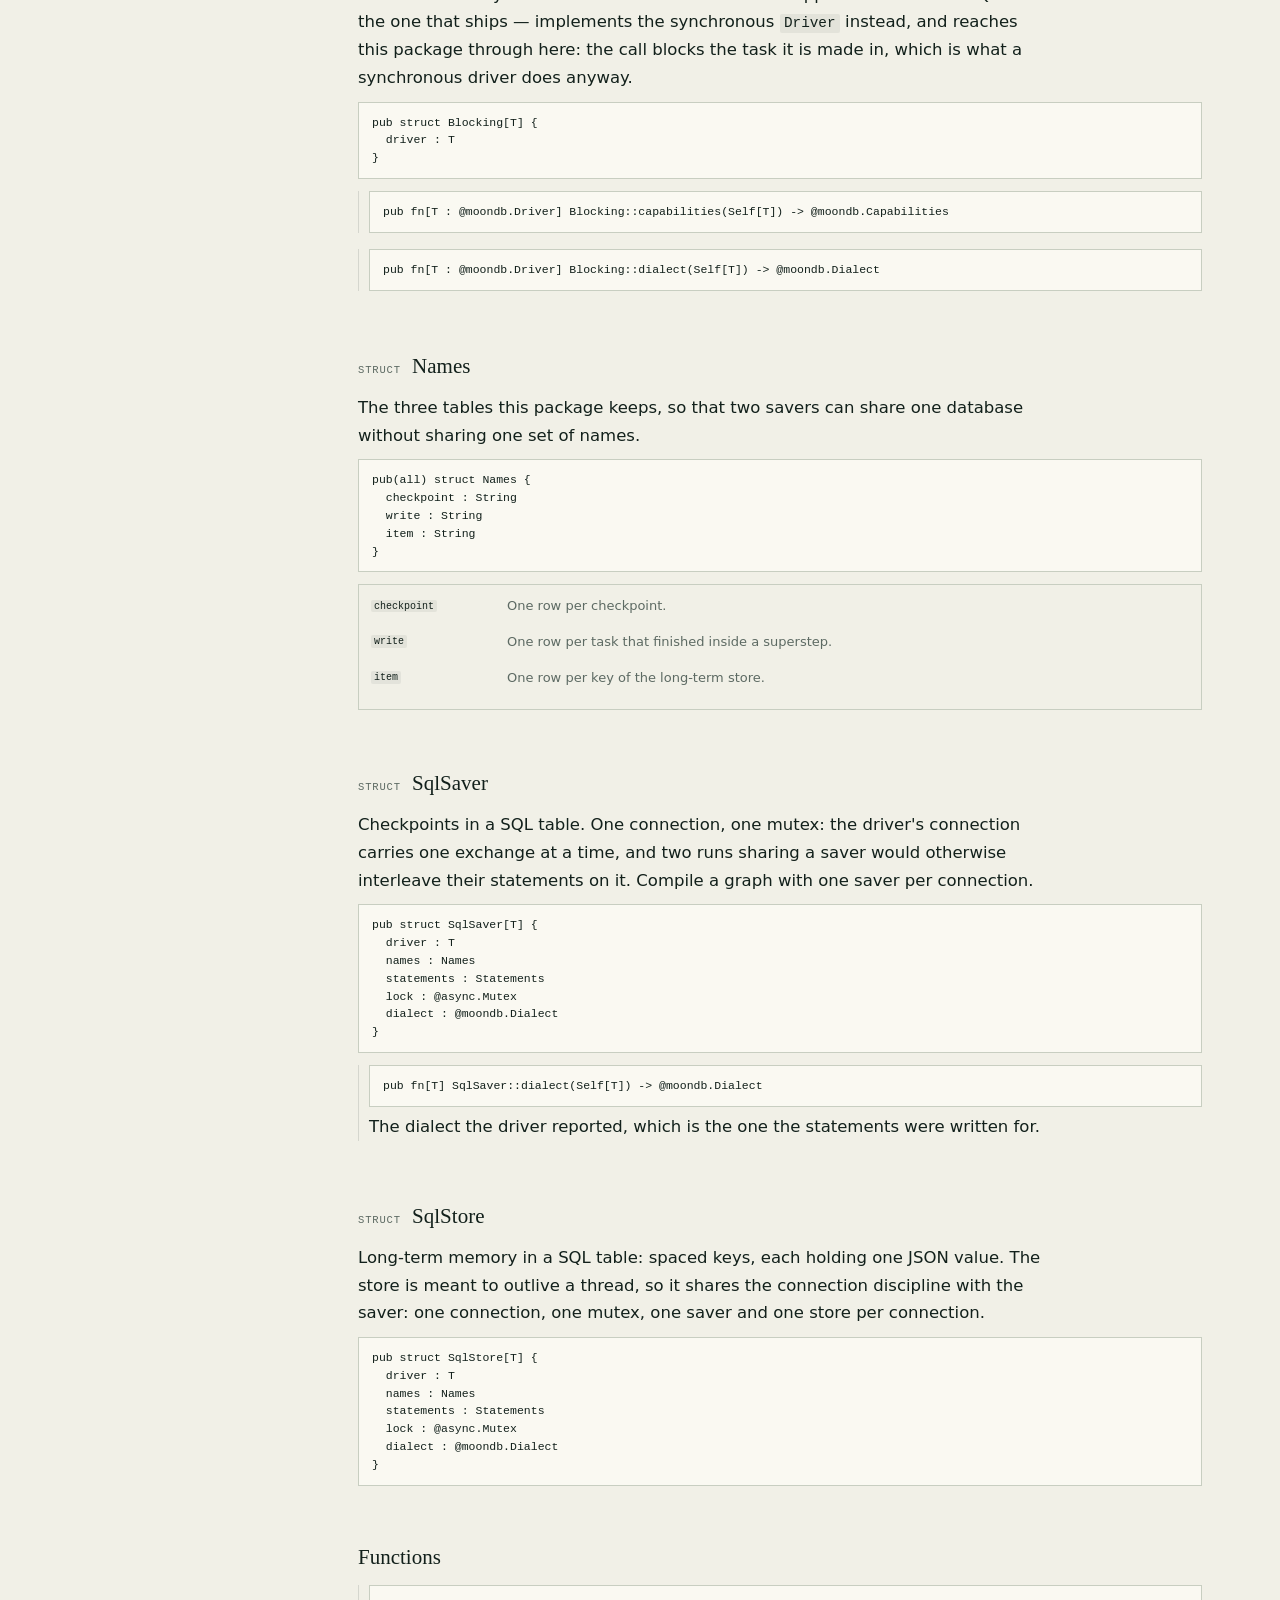
==== commit b6517015: "feat(moonstate): pin the checkpoint inventory and the registry, and cover every case. The reference " ====
--- a/docs/api.html
+++ b/docs/api.html
@@ -31,6 +31,7 @@
         <a href="guide.html">guide</a>
         <a href="api.html" aria-current="page">api</a>
         <a href="playground.html">playground</a>
+        <a href="conformance.html">conformance</a>
         <a href="https://github.com/moonbitstack/moonstate">github</a>
         <button class="theme" type="button" data-theme-toggle aria-label="Switch to the dark theme">
           <svg data-icon="moon" viewBox="0 0 24 24" fill="none" stroke="currentColor" stroke-width="1.5" aria-hidden="true">
--- a/docs/assets/instrument.css
+++ b/docs/assets/instrument.css
@@ -419,10 +419,11 @@
   display: flex;
   flex-wrap: wrap;
   justify-content: center;
-  gap: 4px 16px;
+  max-width: none;
+  gap: 4px 13px;
   margin: -14px 0 6px;
   font-family: var(--mono);
-  font-size: 11px;
+  font-size: 10px;
   letter-spacing: 0.02em;
   color: var(--muted);
 }
@@ -430,12 +431,12 @@
 .legend span {
   display: inline-flex;
   align-items: center;
-  gap: 6px;
+  gap: 5px;
 }
 
 .legend i {
   display: inline-block;
-  width: 16px;
+  width: 13px;
   height: 2px;
   background: var(--accent);
 }
@@ -500,7 +501,6 @@
   line-height: 1.5;
   letter-spacing: 0.02em;
   color: var(--accent);
-  max-width: 22ch;
 }
 
 .state {
--- a/docs/assets/pages.css
+++ b/docs/assets/pages.css
@@ -467,10 +467,6 @@
   margin: 4px 0 10px;
 }
 
-.pg p {
-  max-width: 60ch;
-}
-
 .pg .side {
   display: grid;
   gap: 22px;
@@ -501,6 +497,7 @@
 }
 
 .pg .plate p {
+  max-width: 60ch;
   font-size: 15px;
   line-height: 1.6;
   margin: 0 0 12px;
@@ -629,3 +626,131 @@
   color: var(--muted);
   font-style: italic;
 }
+
+/* ---------- the checkpoint conformance tables ---------- */
+
+.prose.cases {
+  max-width: none;
+  min-width: 0;
+}
+
+.case-group {
+  margin: 32px 0 0;
+  min-width: 0;
+}
+
+.case-group h3 {
+  display: flex;
+  align-items: baseline;
+  gap: 12px;
+  margin: 0 0 10px;
+  font-family: var(--mono);
+  font-size: 12px;
+  font-weight: 500;
+  letter-spacing: 0.08em;
+  text-transform: uppercase;
+  color: var(--accent);
+}
+
+.case-group h3 span {
+  font-size: 10px;
+  letter-spacing: 0.04em;
+  color: var(--muted);
+}
+
+.case-scroll {
+  max-width: 100%;
+  overflow-x: auto;
+  border: 1px solid var(--rule);
+  border-radius: 3px;
+  background: var(--panel);
+}
+
+.case-table {
+  width: 100%;
+  min-width: 680px;
+  border-collapse: collapse;
+  font-size: 12px;
+  line-height: 1.55;
+}
+
+.case-table th,
+.case-table td {
+  padding: 8px 10px;
+  text-align: left;
+  vertical-align: top;
+  border-bottom: 1px solid var(--rule-soft);
+  overflow-wrap: anywhere;
+}
+
+.case-table th {
+  position: sticky;
+  top: 0;
+  background: var(--paper);
+  font-family: var(--mono);
+  font-size: 10px;
+  font-weight: 500;
+  letter-spacing: 0.06em;
+  text-transform: uppercase;
+  color: var(--muted);
+}
+
+.case-table tbody tr:last-child td {
+  border-bottom: 0;
+}
+
+.case-table td code {
+  font-family: var(--mono);
+  font-size: 11px;
+  color: var(--ink);
+}
+
+.case-table .backends {
+  font-family: var(--mono);
+  font-size: 10.5px;
+  color: var(--muted);
+}
+
+.case-note {
+  display: block;
+  margin: 4px 0 0;
+  max-width: 46ch;
+  font-size: 11px;
+  line-height: 1.45;
+  color: var(--muted);
+}
+
+@supports selector(::-webkit-scrollbar) {
+  .case-scroll::-webkit-scrollbar {
+    width: 9px;
+    height: 9px;
+  }
+
+  .case-scroll::-webkit-scrollbar-track {
+    background: transparent;
+  }
+
+  .case-scroll::-webkit-scrollbar-thumb {
+    border: 2px solid transparent;
+    border-radius: 99px;
+    background-clip: content-box;
+    background-color: color-mix(in srgb, var(--ink) 16%, transparent);
+  }
+
+  .case-scroll:hover::-webkit-scrollbar-thumb {
+    background-color: color-mix(in srgb, var(--ink) 40%, transparent);
+  }
+}
+
+@supports not selector(::-webkit-scrollbar) {
+  .case-scroll {
+    scrollbar-width: thin;
+    scrollbar-color: color-mix(in srgb, var(--ink) 22%, transparent) transparent;
+  }
+}
+
+@media (width <= 860px) {
+  .case-table {
+    min-width: 620px;
+  }
+}
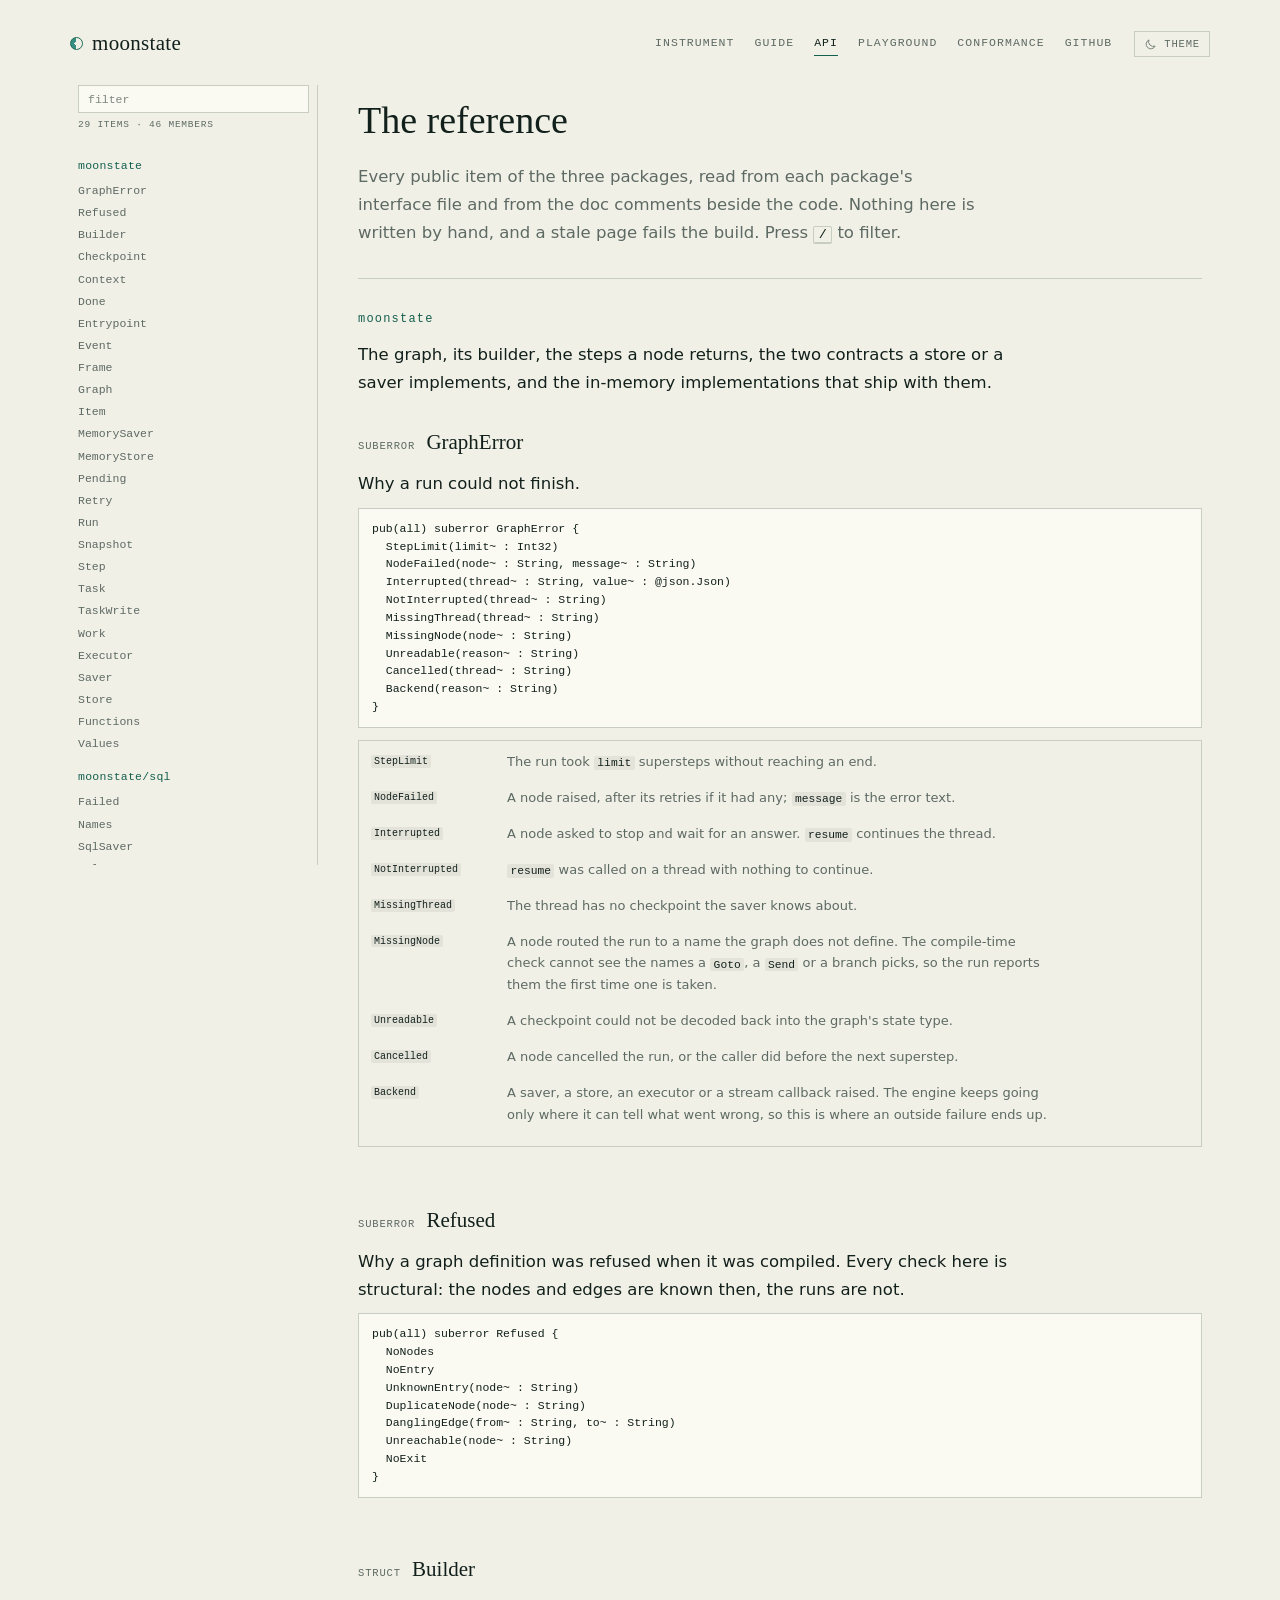
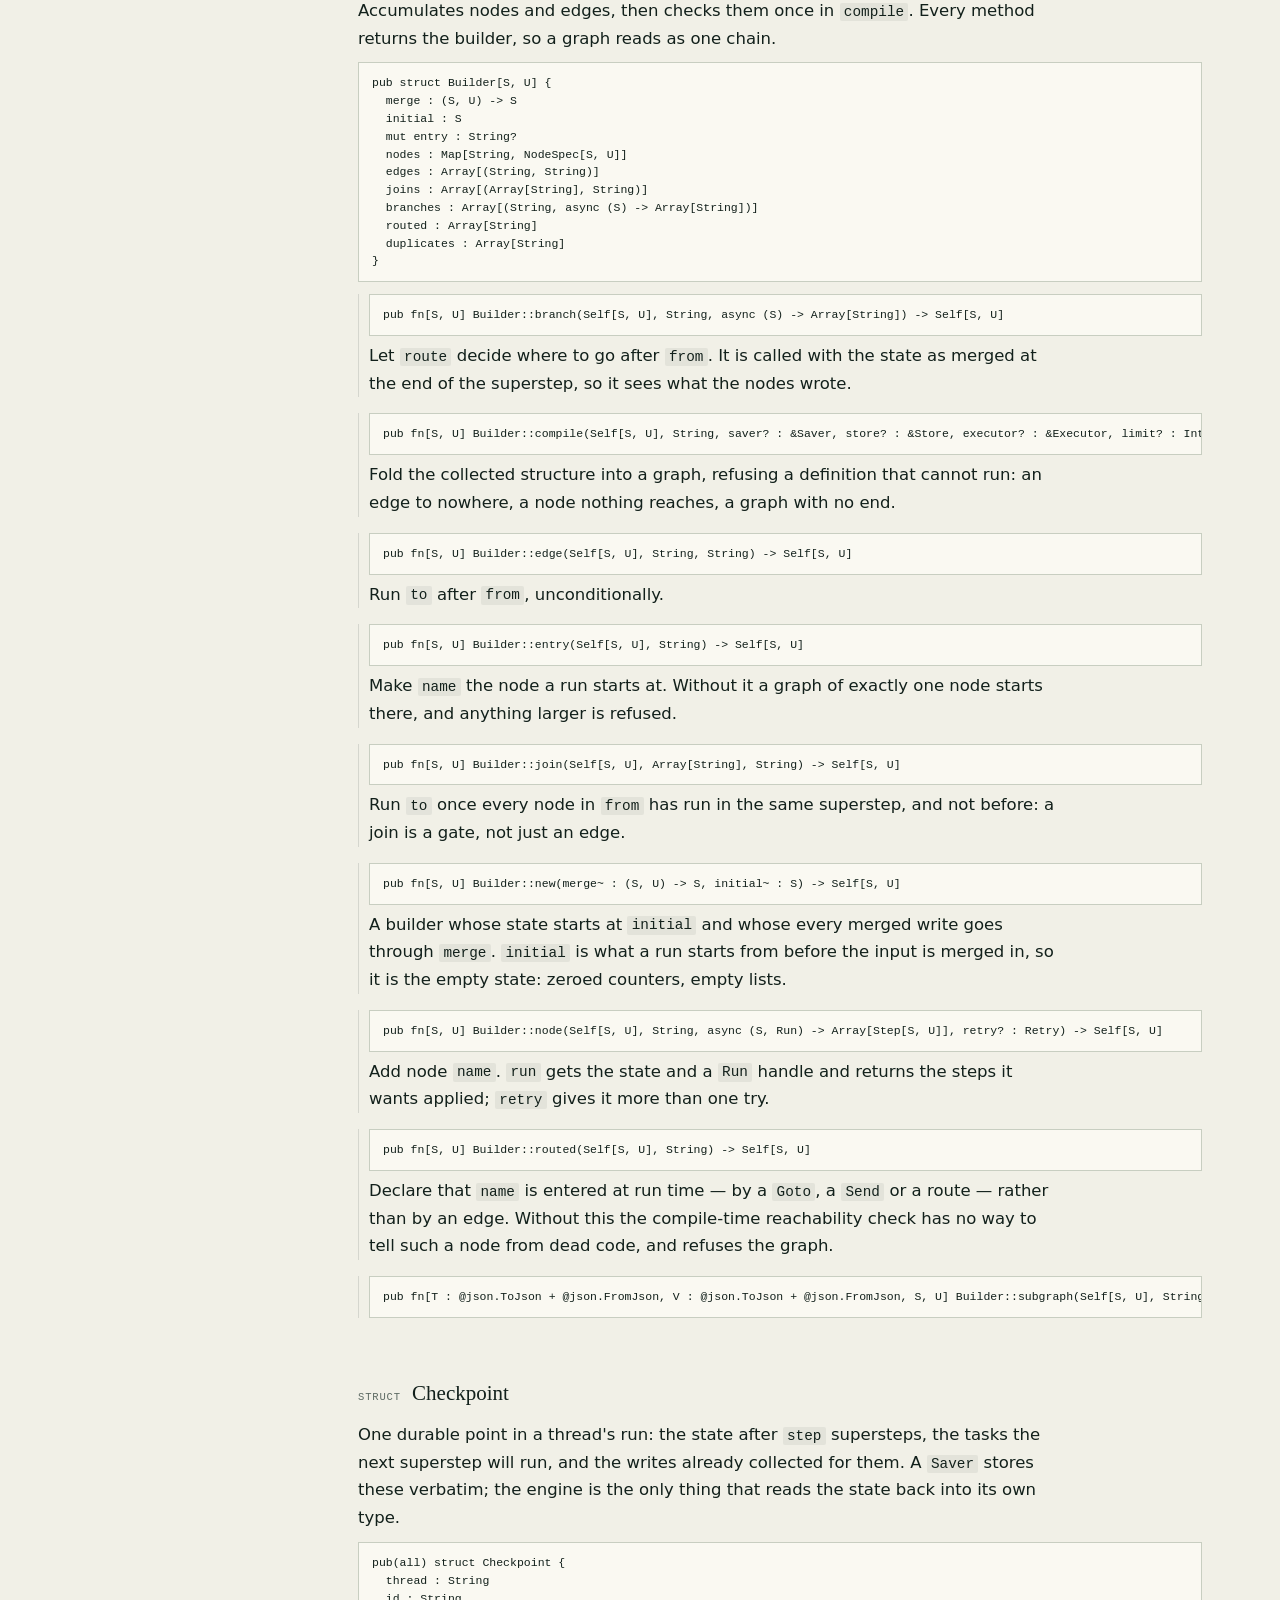
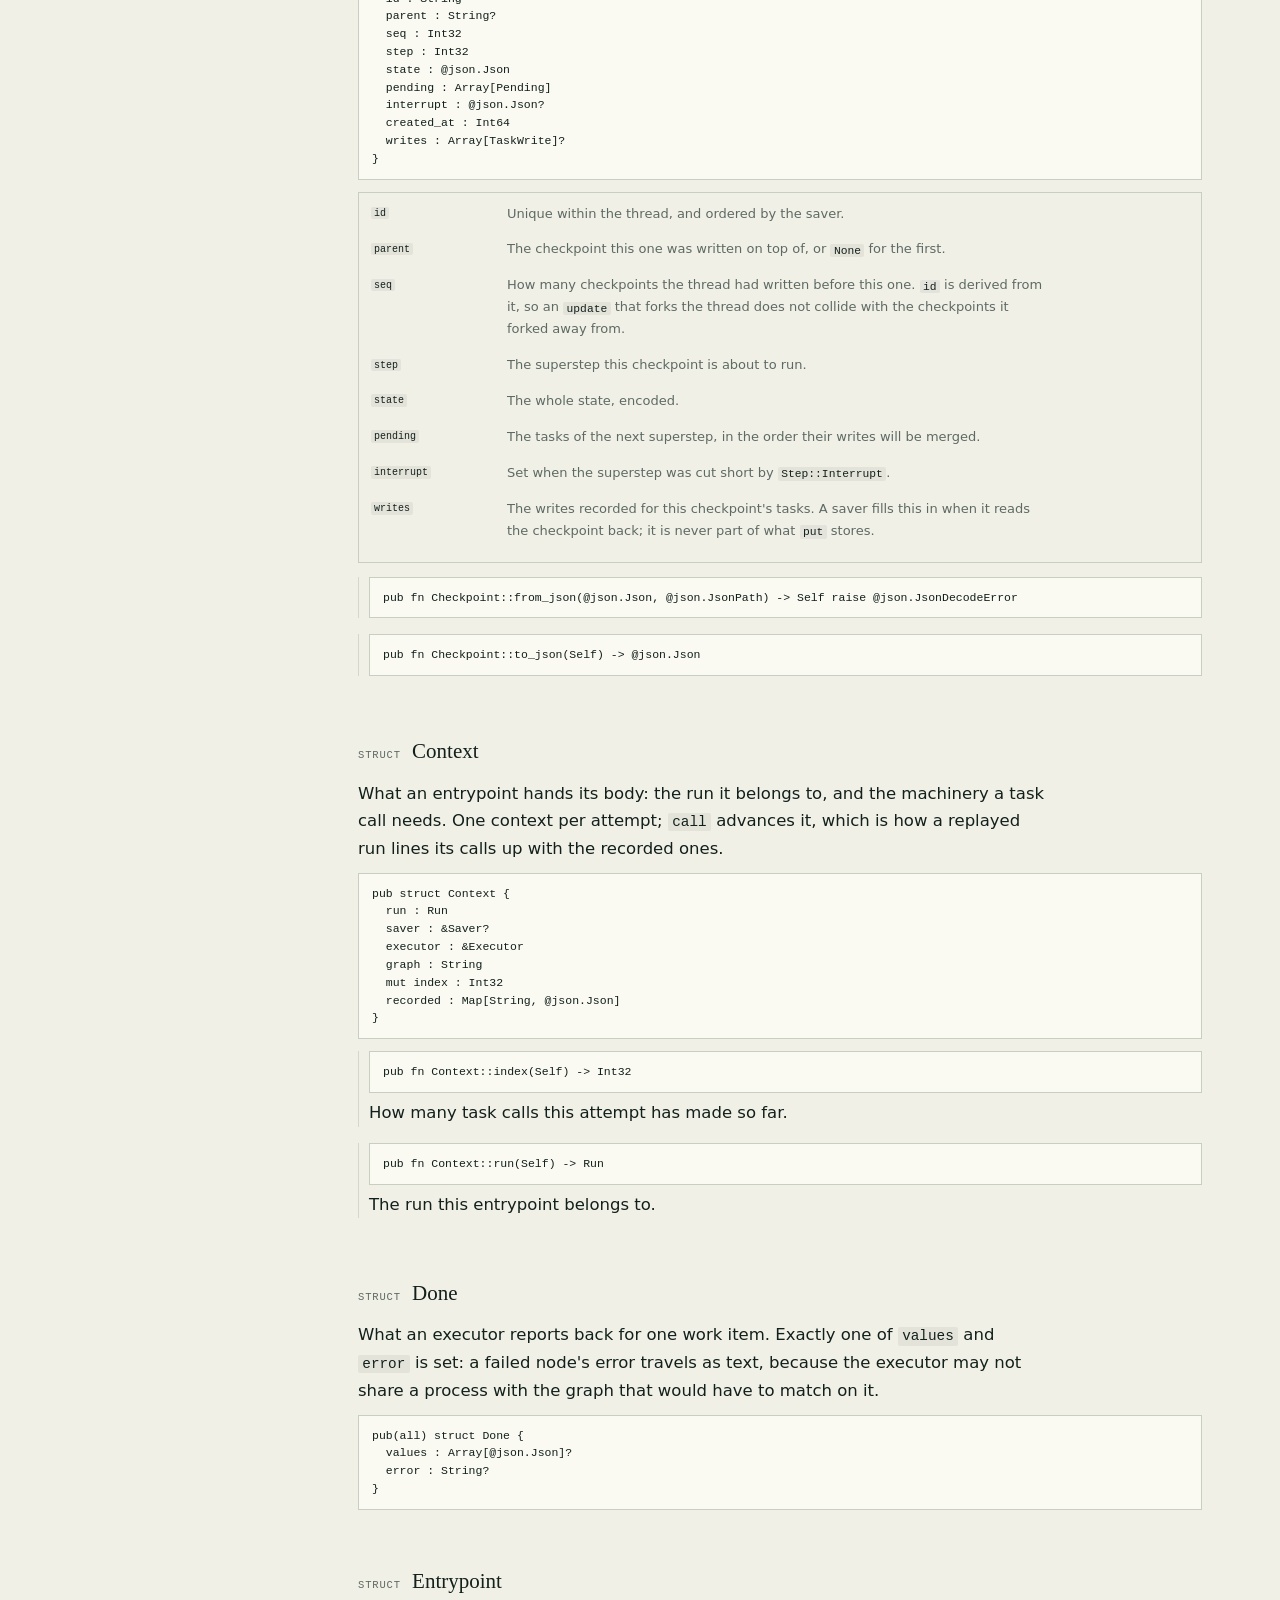
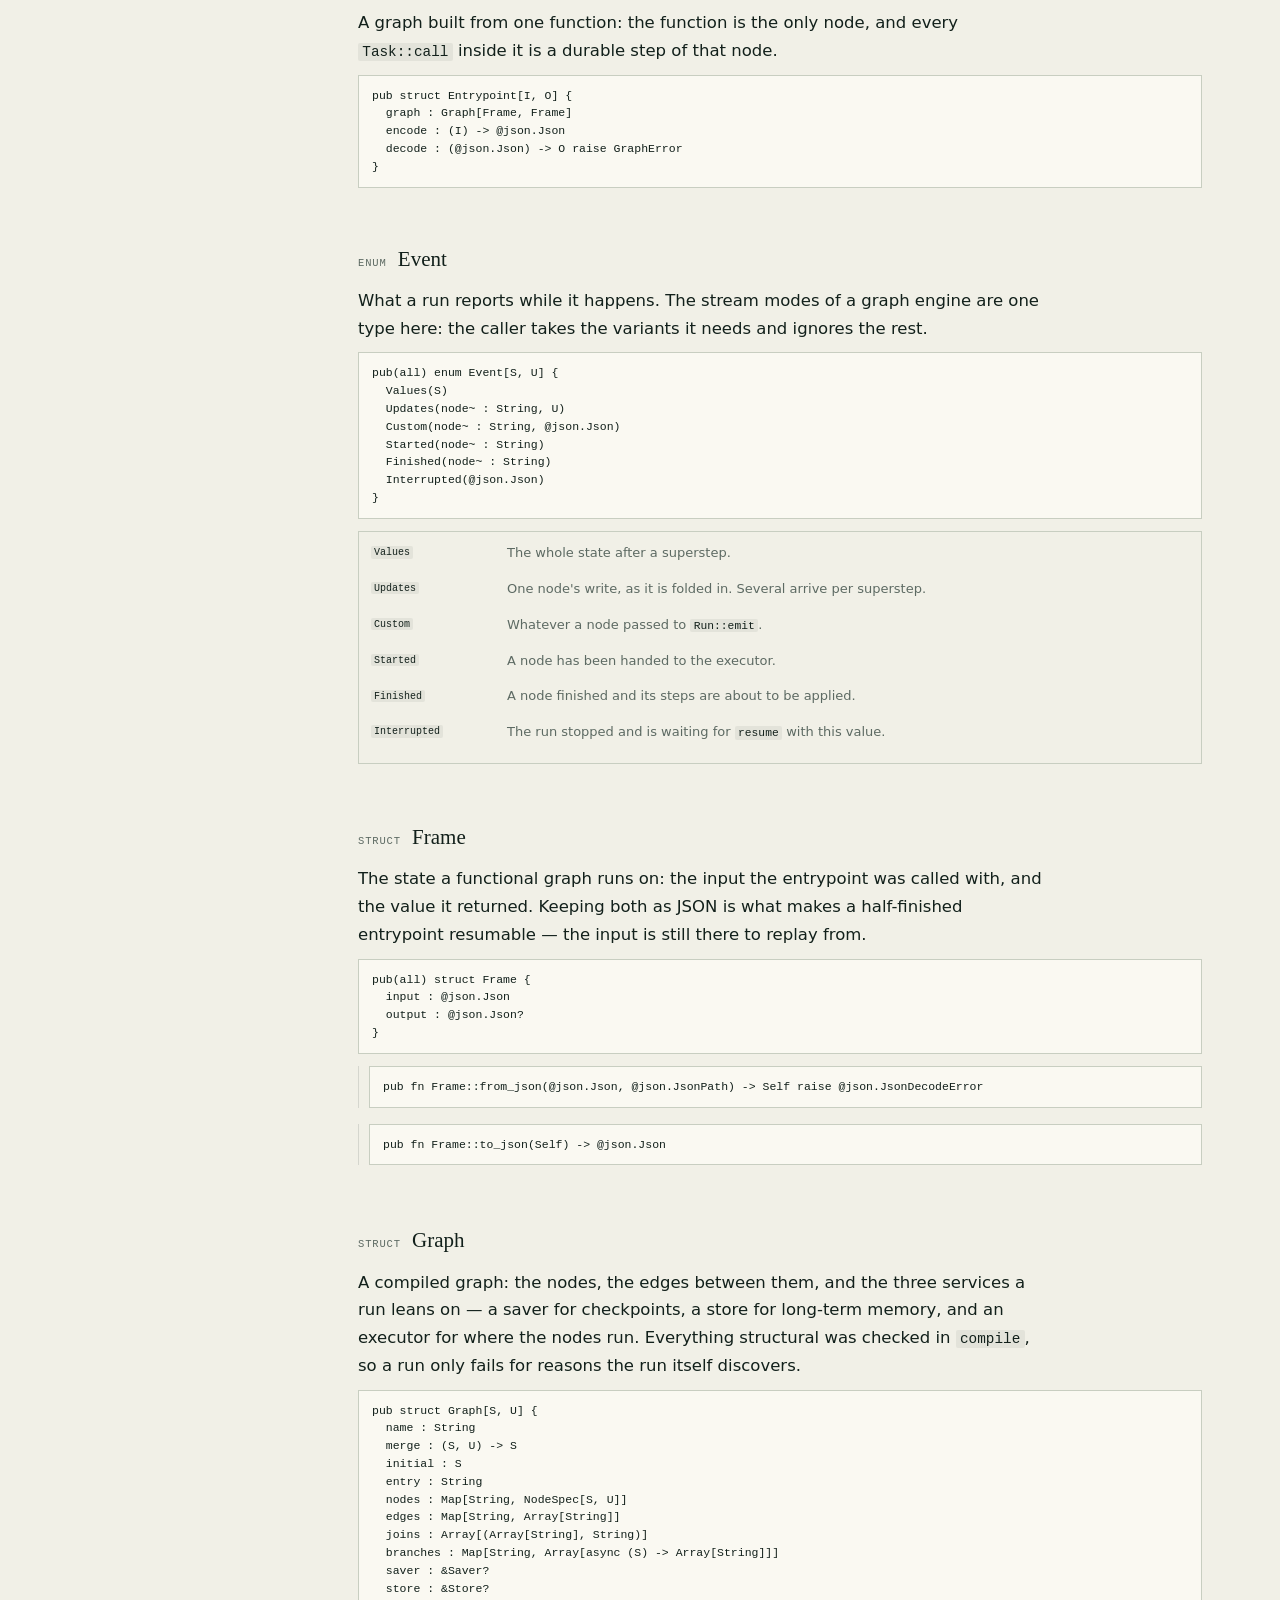
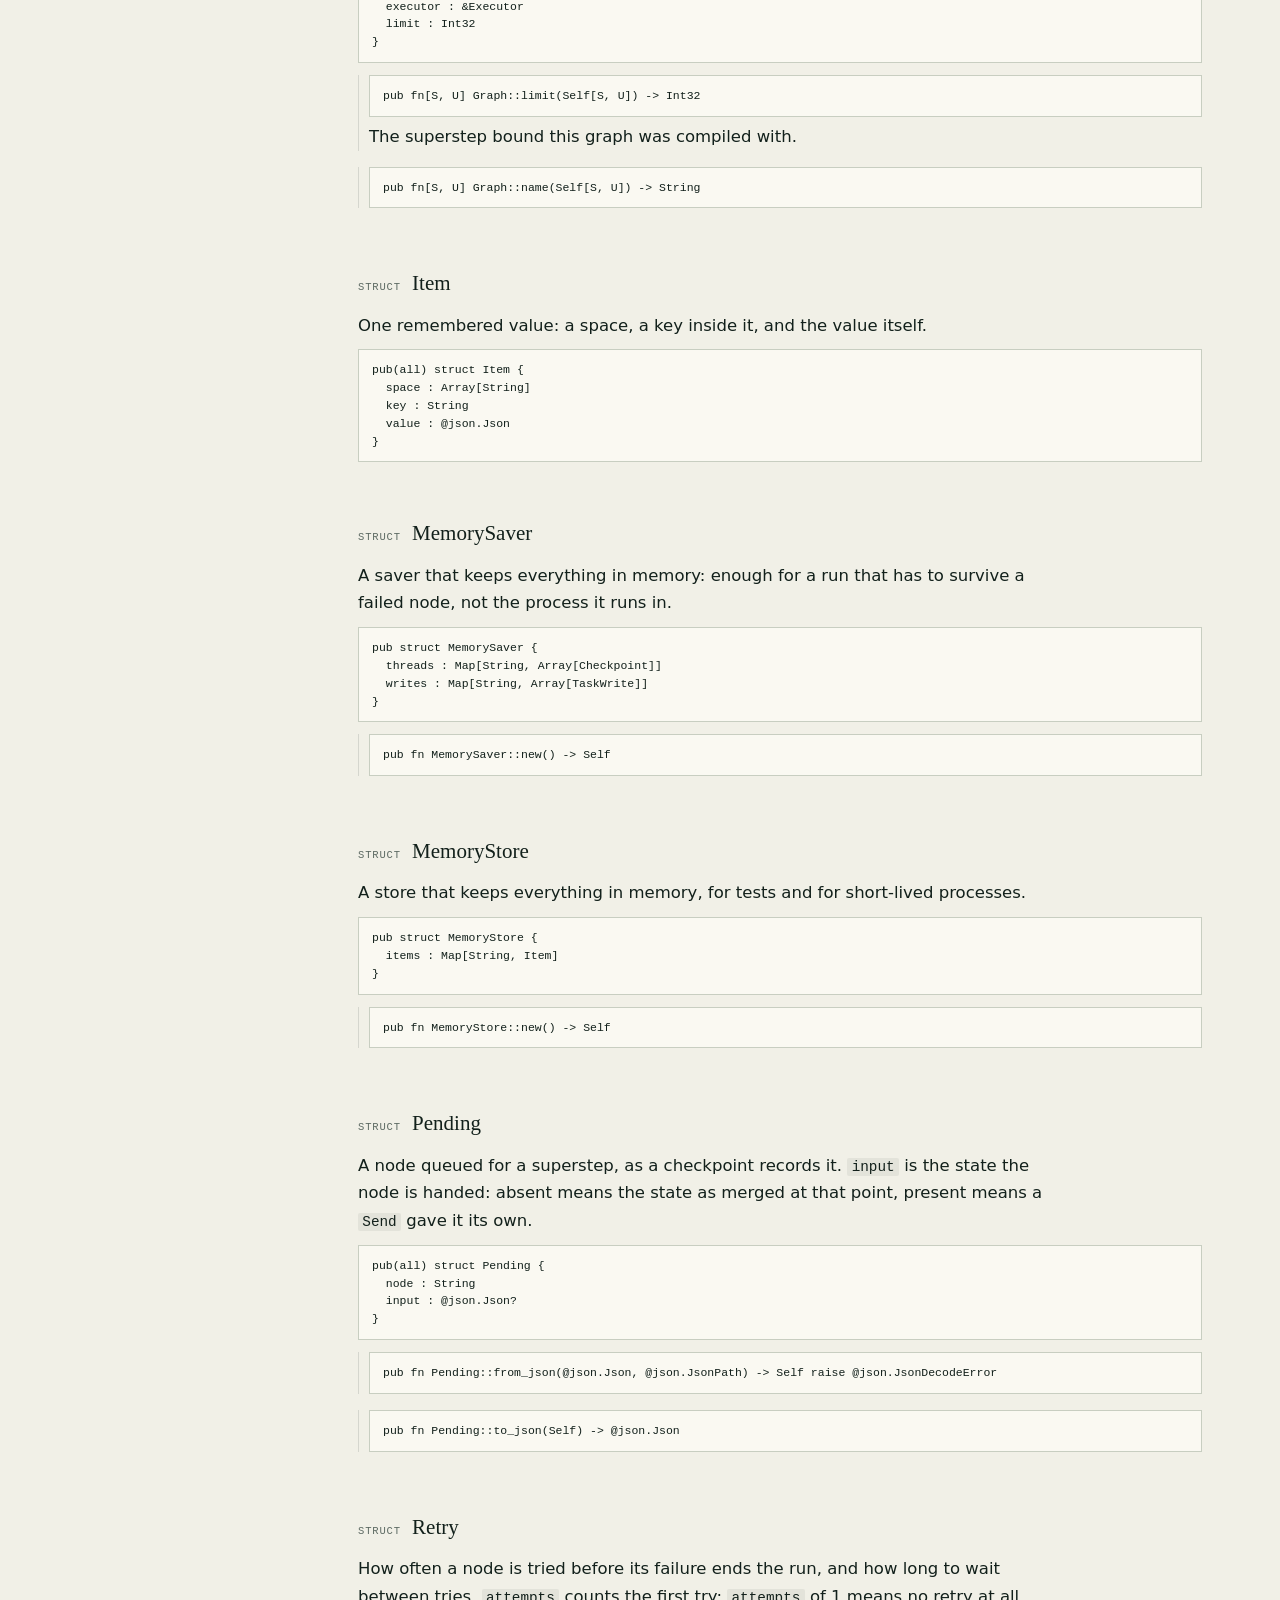
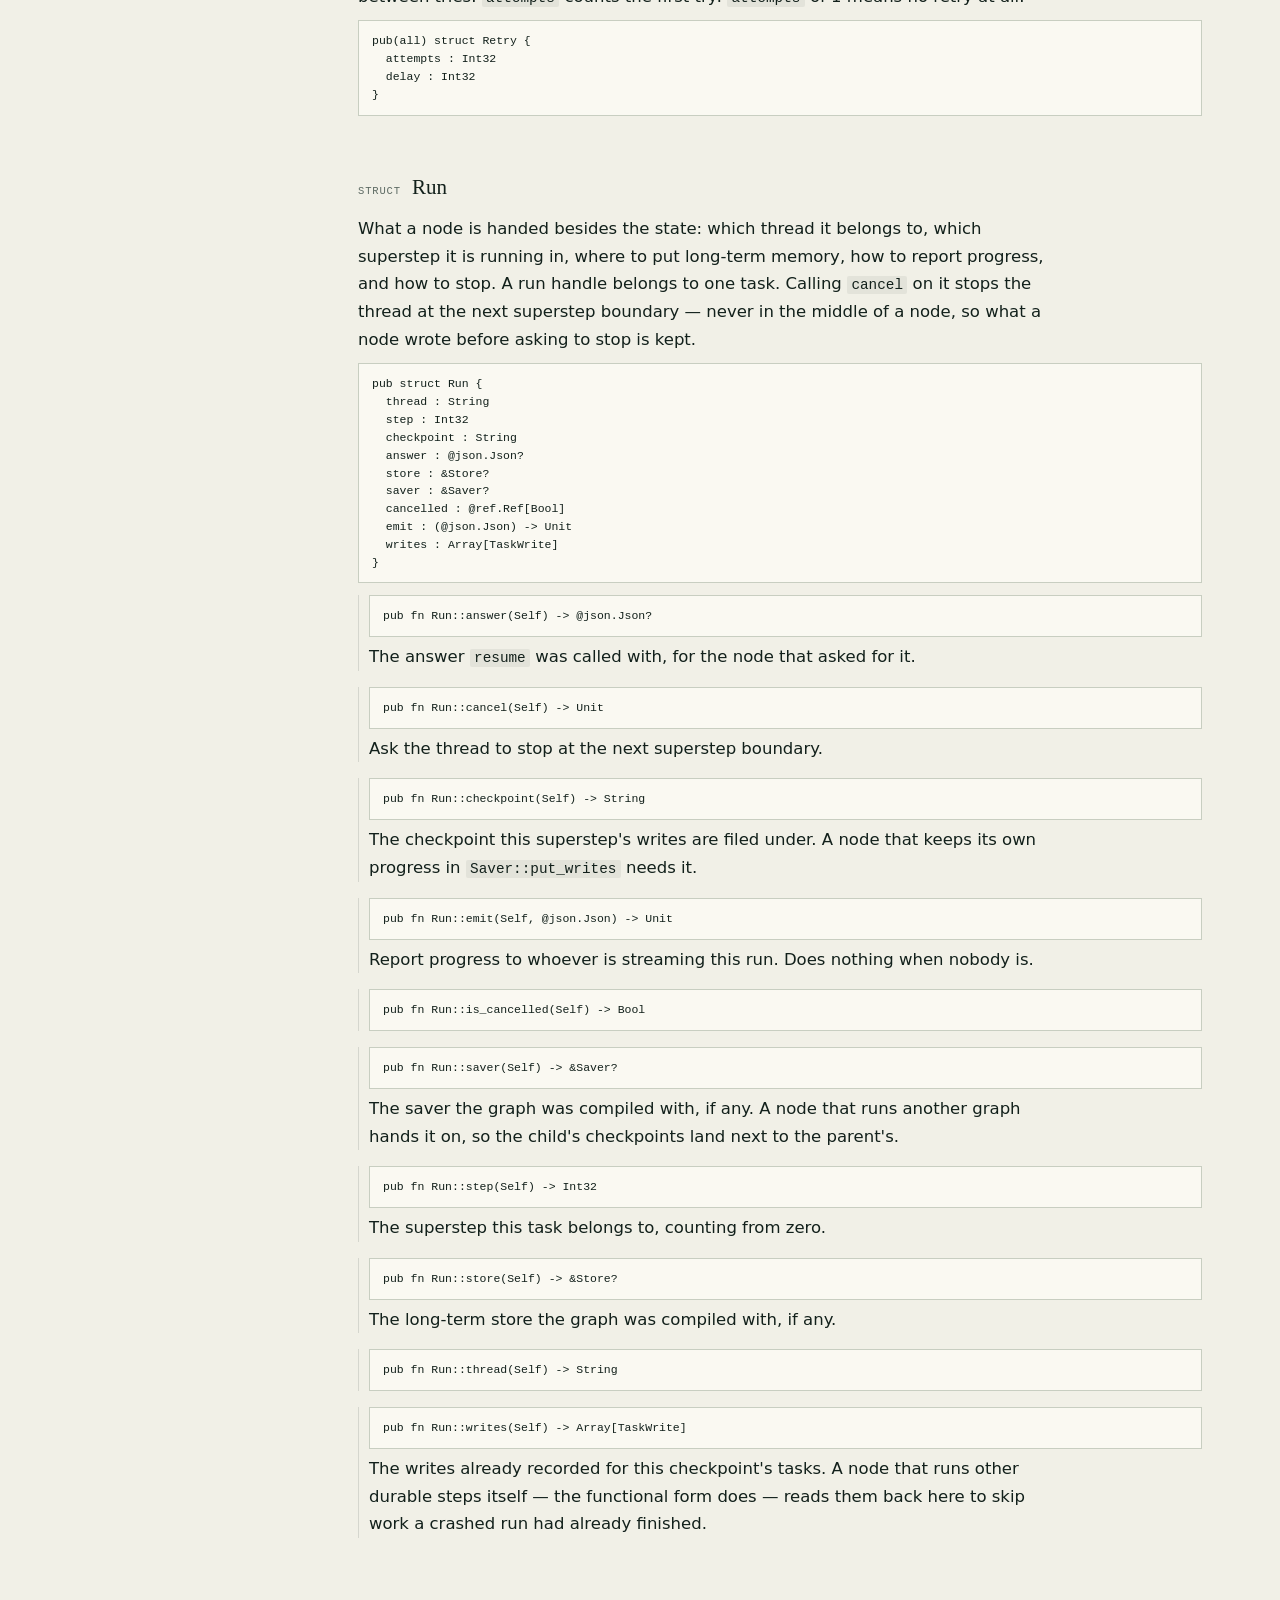
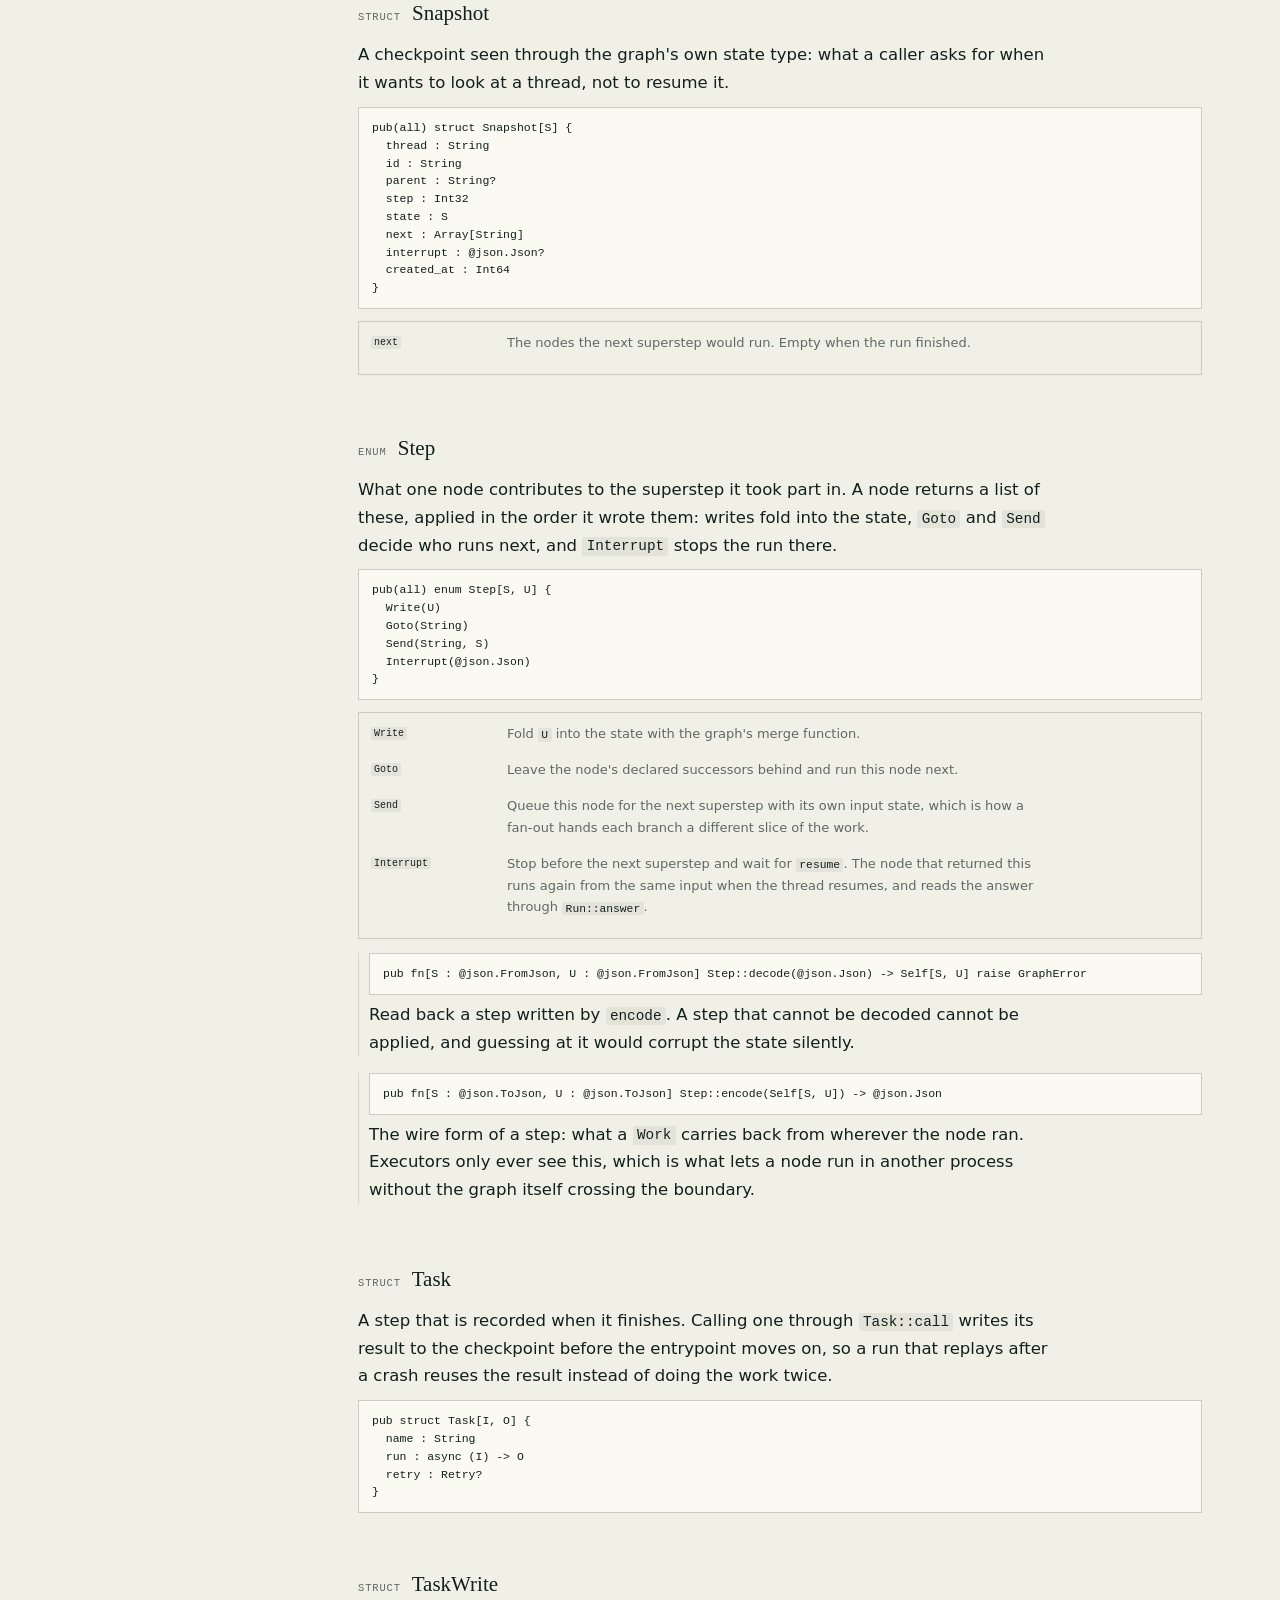
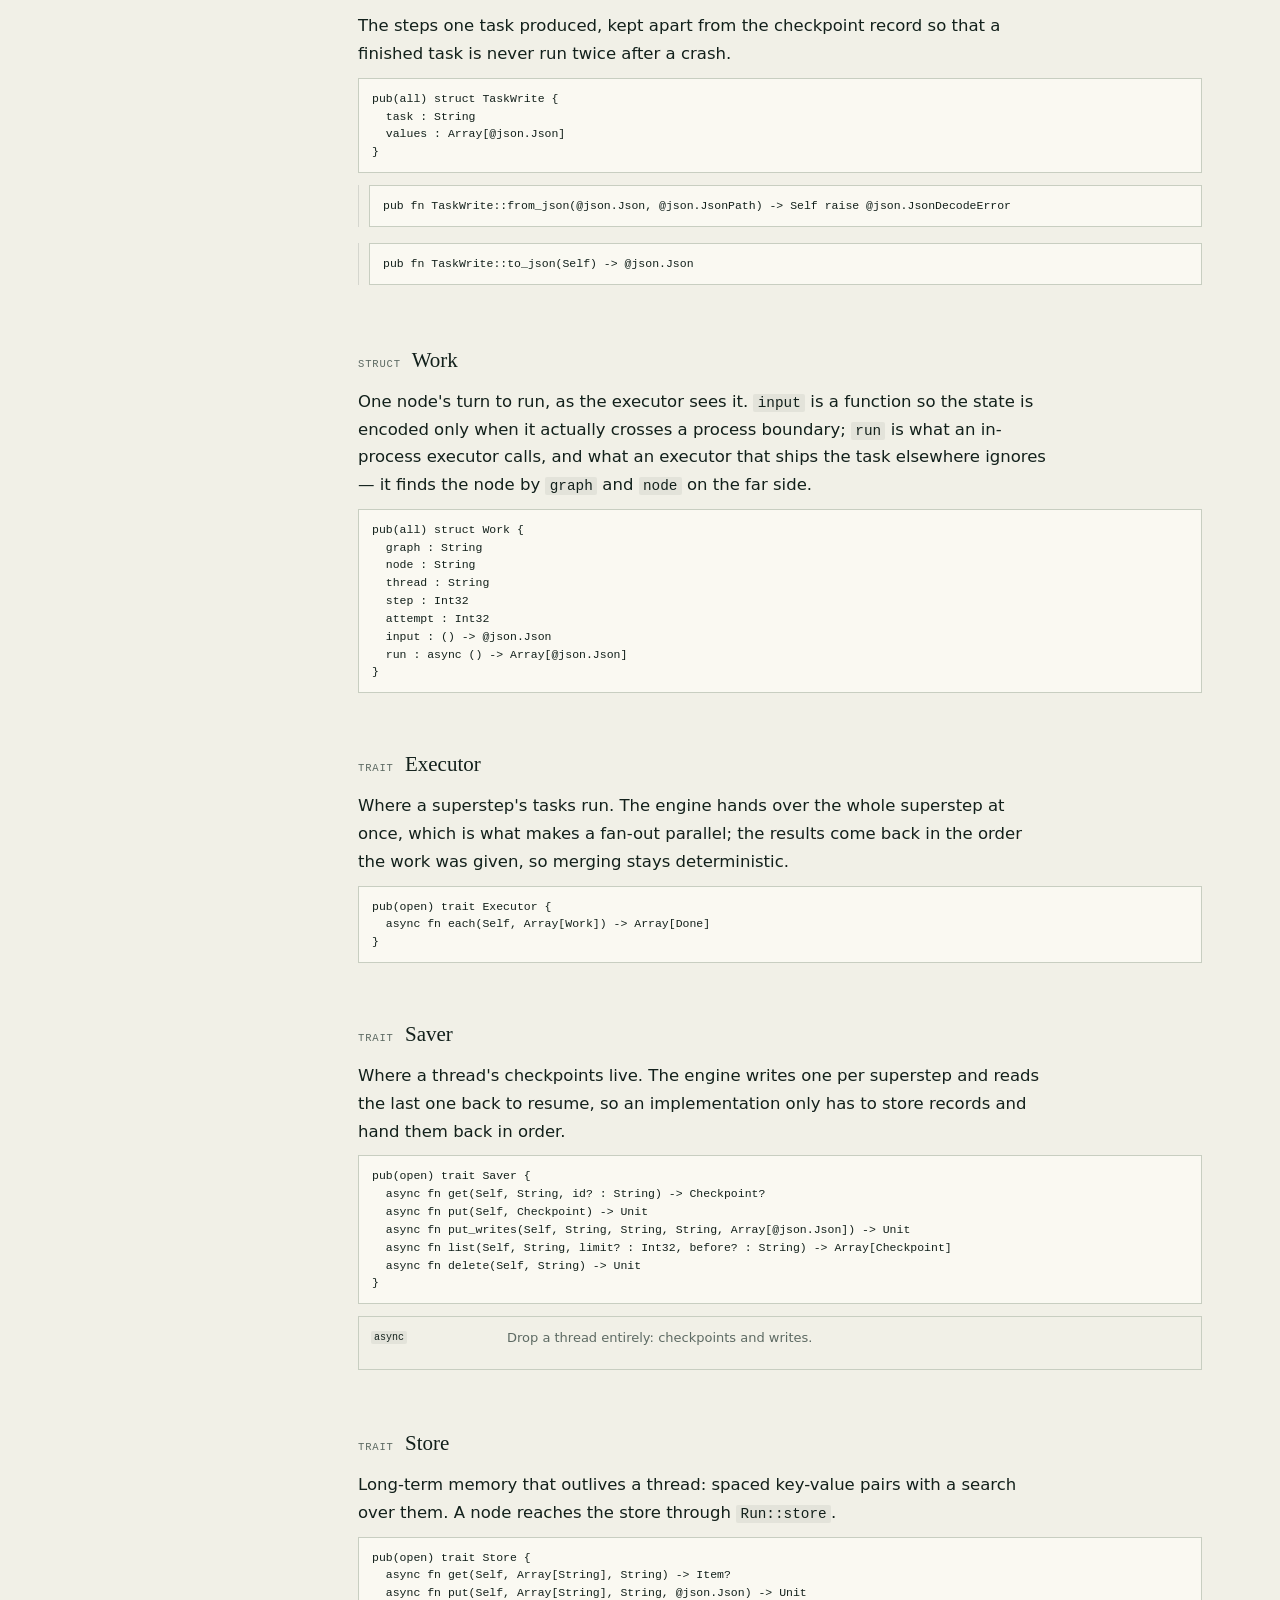
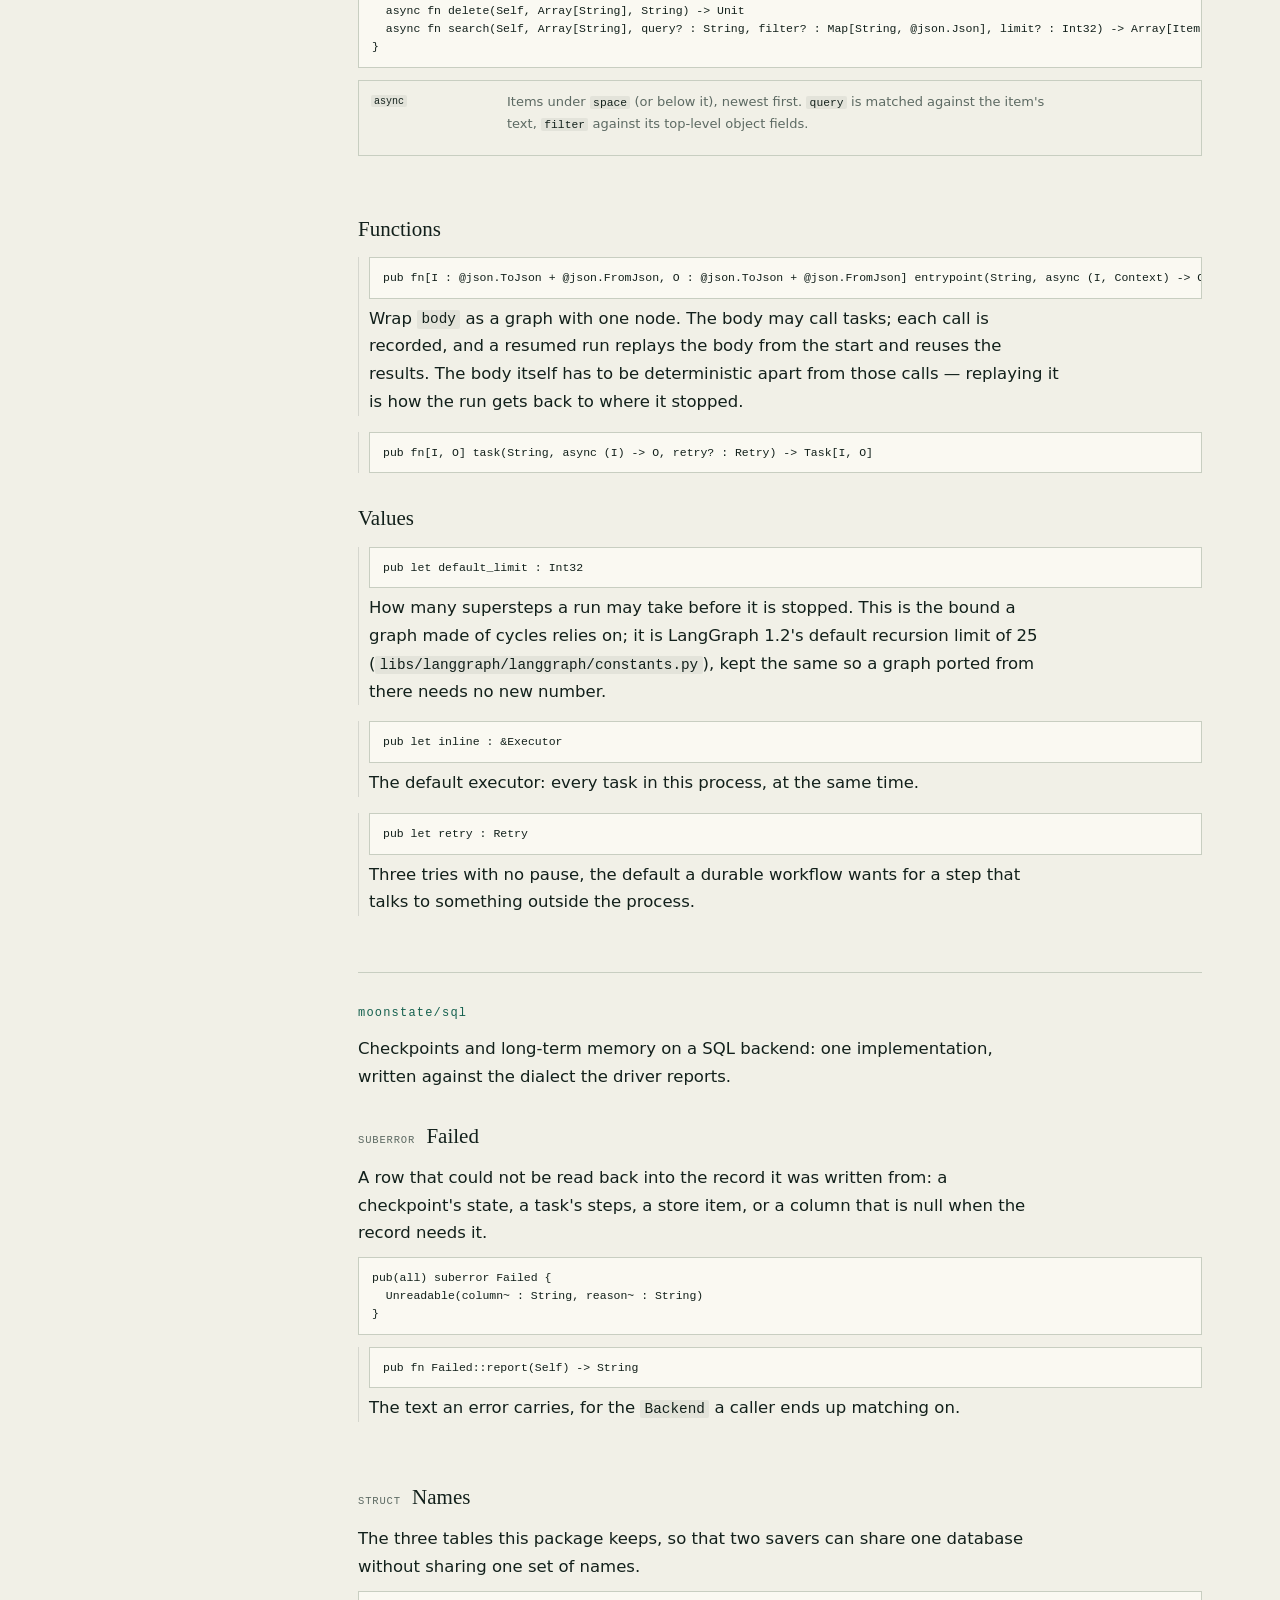
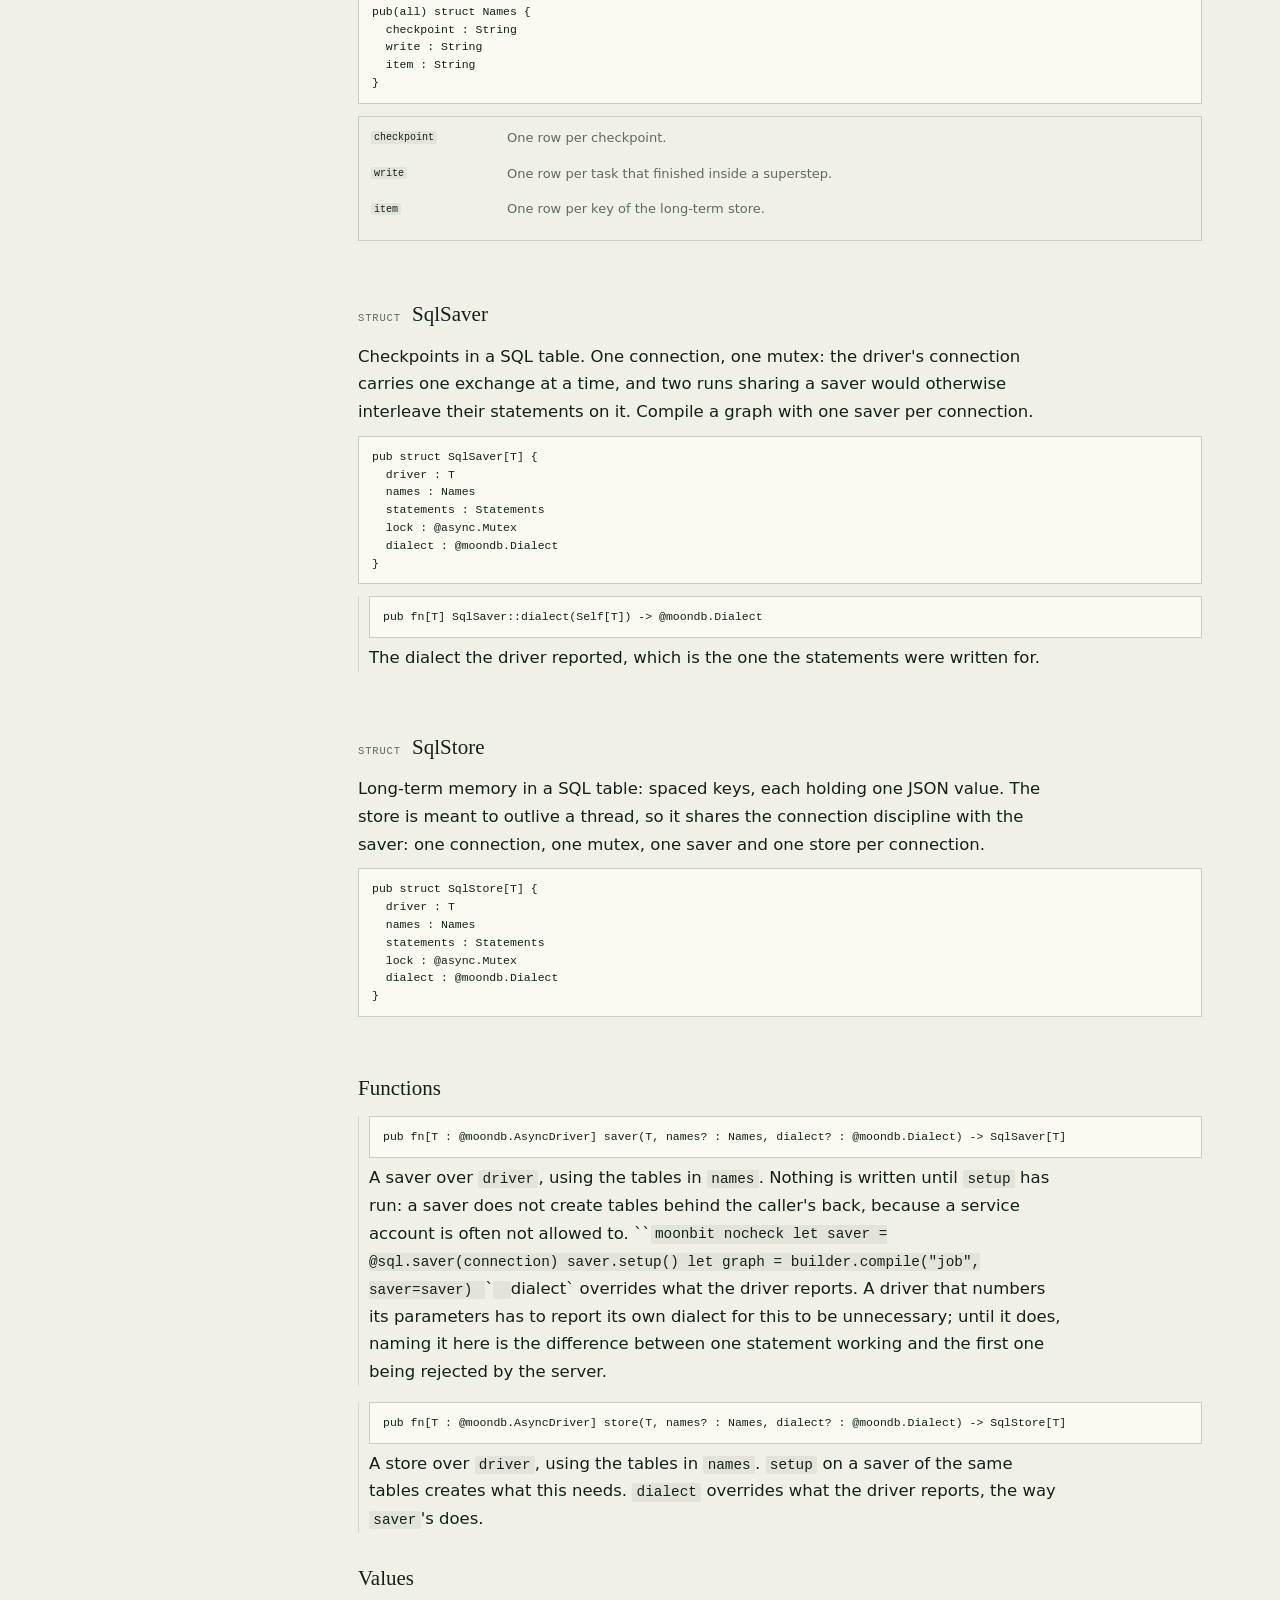
==== commit bc2e41be: "refactor(moonstate): take the blocking-driver adapter from moondb. The hand-written Blocking bridge " ====
--- a/docs/api.html
+++ b/docs/api.html
@@ -82,7 +82,6 @@
 </div>
 <div class="group"><b>moonstate/sql</b>
 <a href="#sql-failed">Failed</a>
-<a href="#sql-blocking">Blocking</a>
 <a href="#sql-names">Names</a>
 <a href="#sql-sqlsaver">SqlSaver</a>
 <a href="#sql-sqlstore">SqlStore</a>
@@ -399,14 +398,6 @@
 }</code></pre>
 <div class="member" id="sql-failed-report"><pre class="sig"><code>pub fn Failed::report(Self) -&gt; String</code></pre><p>The text an error carries, for the <code>Backend</code> a caller ends up matching on.</p></div>
 </article>
-<article id="sql-blocking"><h3><span class="kind">struct</span> Blocking</h3>
-<p>A blocking driver seen as an asynchronous one.  The seam this package writes against is <code>AsyncDriver</code>, because a checkpointer awaits its database and a wire backend can only be awaited. A driver whose work happens in a C call — SQLite is the one that ships — implements the synchronous <code>Driver</code> instead, and reaches this package through here: the call blocks the task it is made in, which is what a synchronous driver does anyway.</p>
-<pre class="sig"><code>pub struct Blocking[T] {
-  driver : T
-}</code></pre>
-<div class="member" id="sql-blocking-capabilities"><pre class="sig"><code>pub fn[T : @moondb.Driver] Blocking::capabilities(Self[T]) -&gt; @moondb.Capabilities</code></pre></div>
-<div class="member" id="sql-blocking-dialect"><pre class="sig"><code>pub fn[T : @moondb.Driver] Blocking::dialect(Self[T]) -&gt; @moondb.Dialect</code></pre></div>
-</article>
 <article id="sql-names"><h3><span class="kind">struct</span> Names</h3>
 <p>The three tables this package keeps, so that two savers can share one database without sharing one set of names.</p>
 <pre class="sig"><code>pub(all) struct Names {
@@ -438,7 +429,6 @@
 }</code></pre>
 </article>
 <h3 id="sql-functions">Functions</h3>
-<div class="member" id="sql-blocking"><pre class="sig"><code>pub fn[T] blocking(T) -&gt; Blocking[T]</code></pre><p>Wrap <code>driver</code> so it can be handed to <code>saver</code> or <code>store</code>.  ``<code>moonbit nocheck let connection = @moonsqlite.SqliteDriver::open(&quot;state.db&quot;)  let saver = @sql.saver(@sql.blocking(connection)) </code>``</p></div>
 <div class="member" id="sql-saver"><pre class="sig"><code>pub fn[T : @moondb.AsyncDriver] saver(T, names? : Names, dialect? : @moondb.Dialect) -&gt; SqlSaver[T]</code></pre><p>A saver over <code>driver</code>, using the tables in <code>names</code>. Nothing is written until <code>setup</code> has run: a saver does not create tables behind the caller&#x27;s back, because a service account is often not allowed to.  ``<code>moonbit nocheck let saver = @sql.saver(connection) saver.setup() let graph = builder.compile(&quot;job&quot;, saver=saver) </code>`<code>  </code>dialect` overrides what the driver reports. A driver that numbers its parameters has to report its own dialect for this to be unnecessary; until it does, naming it here is the difference between one statement working and the first one being rejected by the server.</p></div>
 <div class="member" id="sql-store"><pre class="sig"><code>pub fn[T : @moondb.AsyncDriver] store(T, names? : Names, dialect? : @moondb.Dialect) -&gt; SqlStore[T]</code></pre><p>A store over <code>driver</code>, using the tables in <code>names</code>. <code>setup</code> on a saver of the same tables creates what this needs.  <code>dialect</code> overrides what the driver reports, the way <code>saver</code>&#x27;s does.</p></div>
 <h3 id="sql-values">Values</h3>
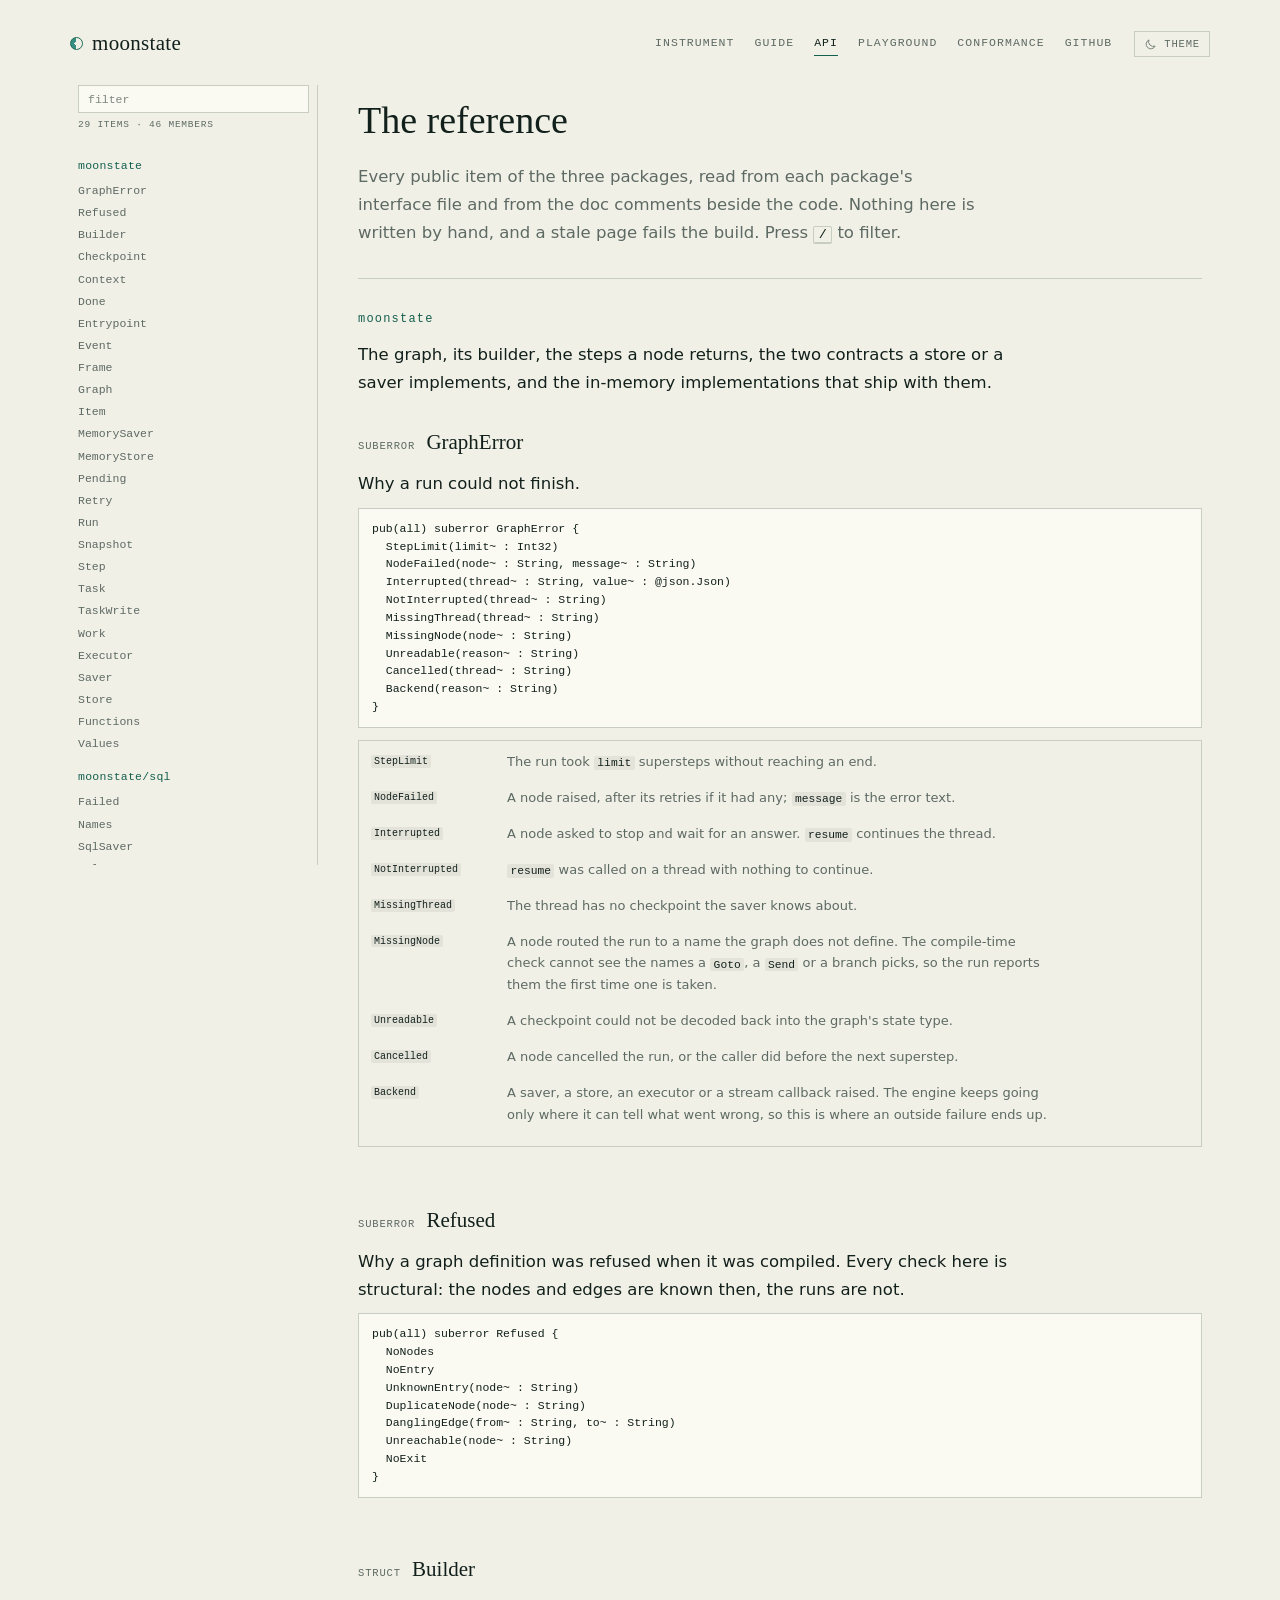
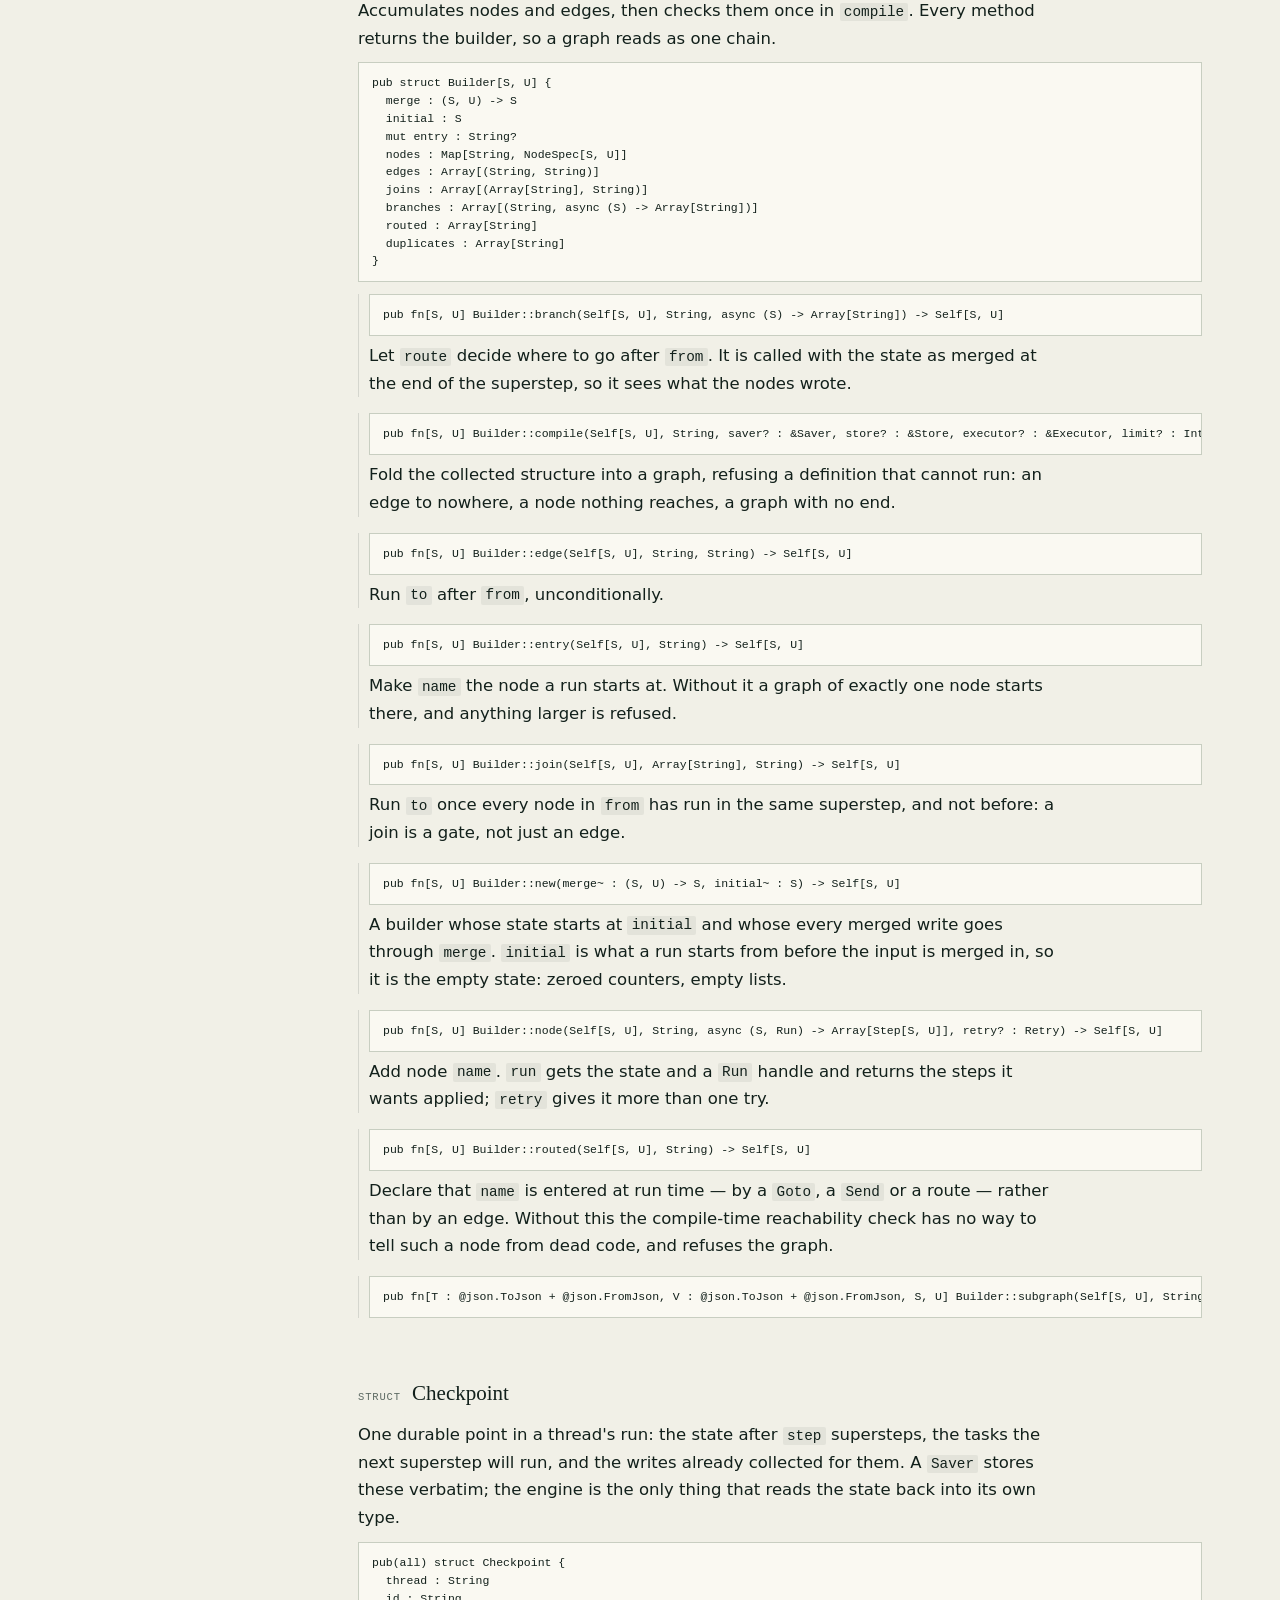
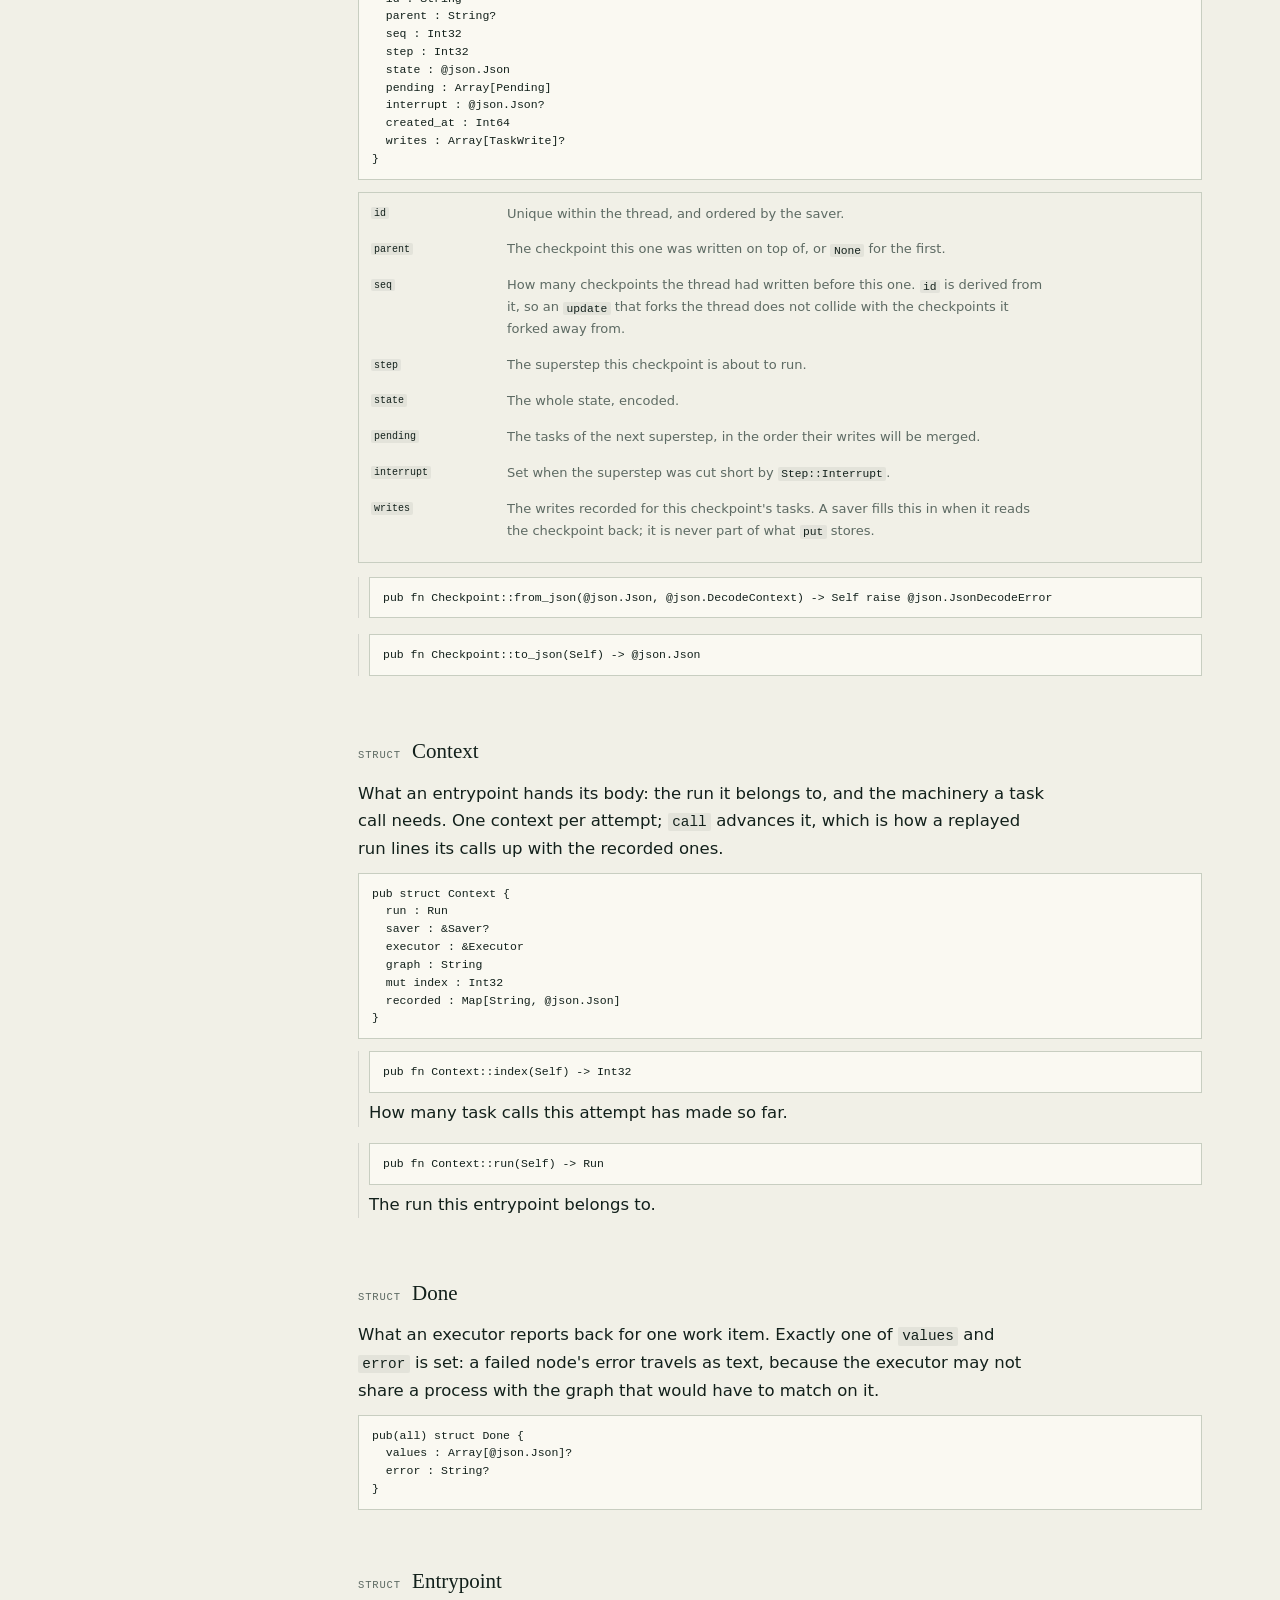
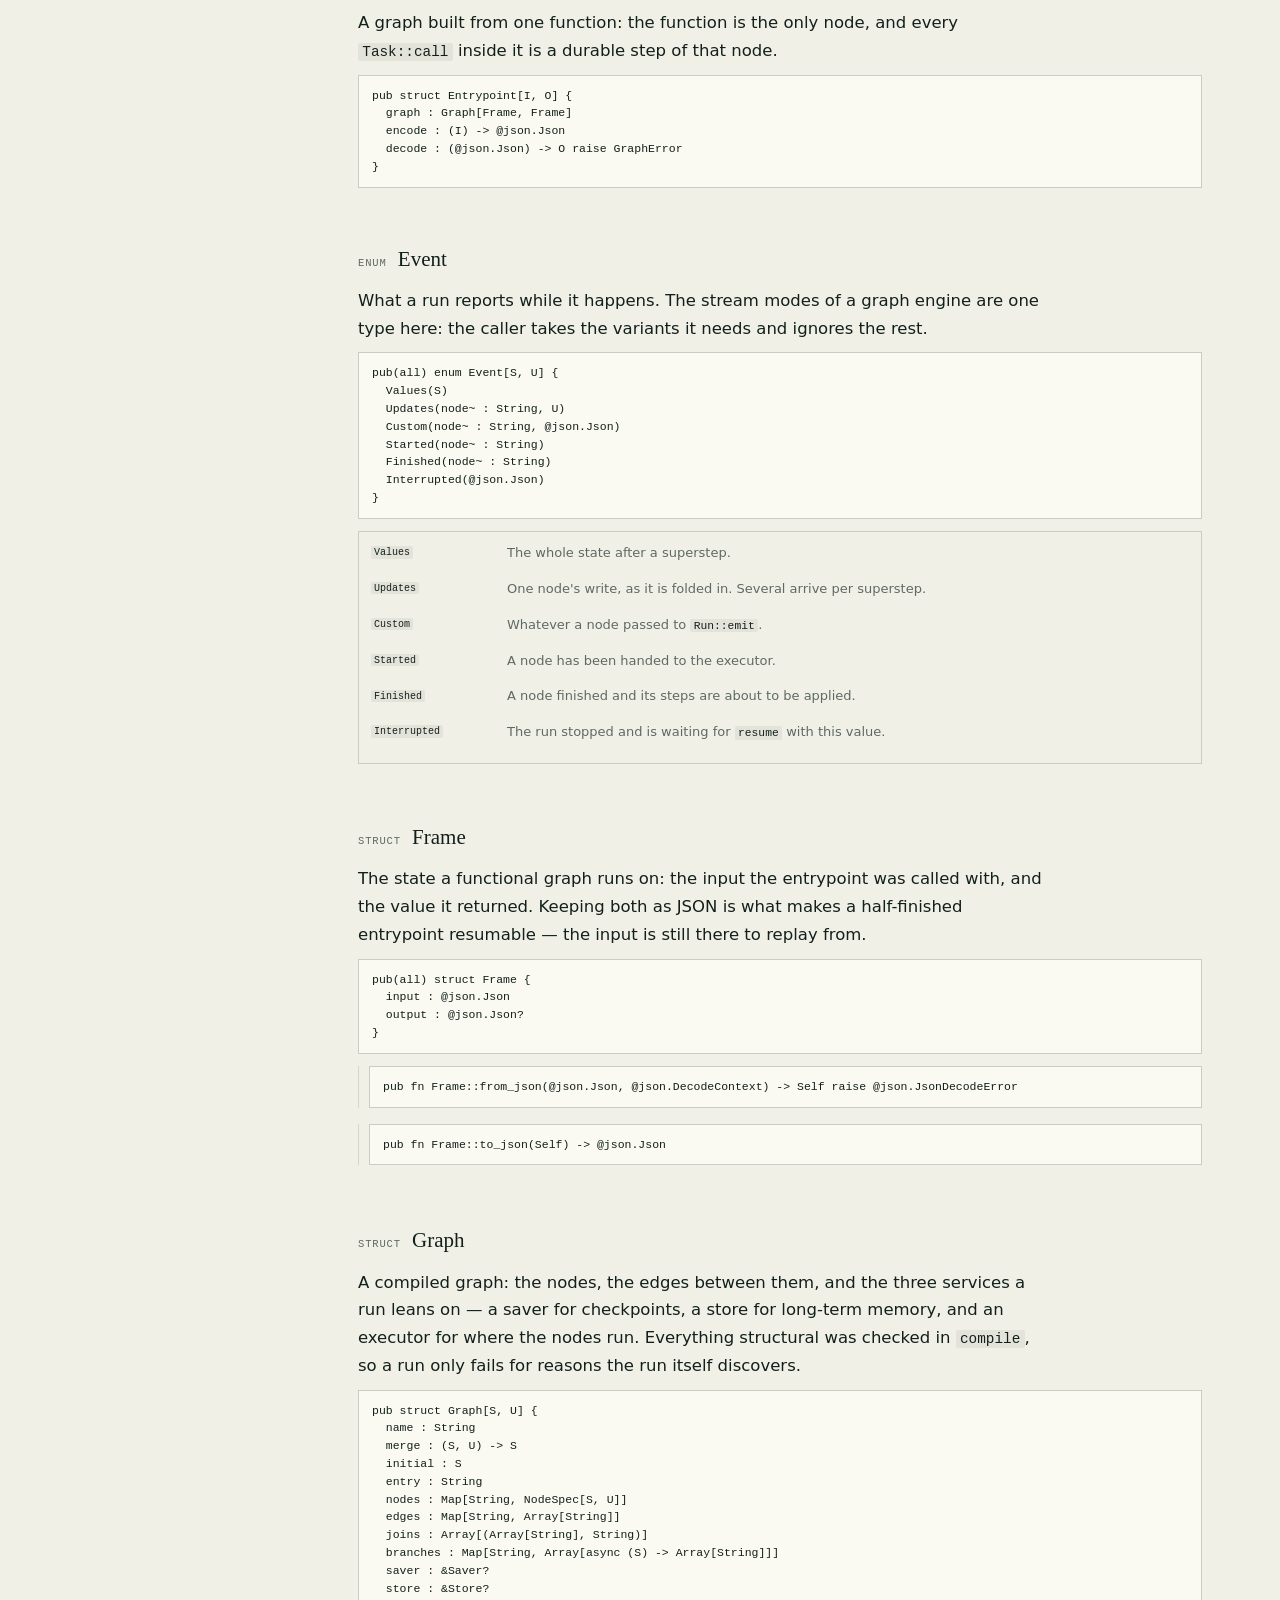
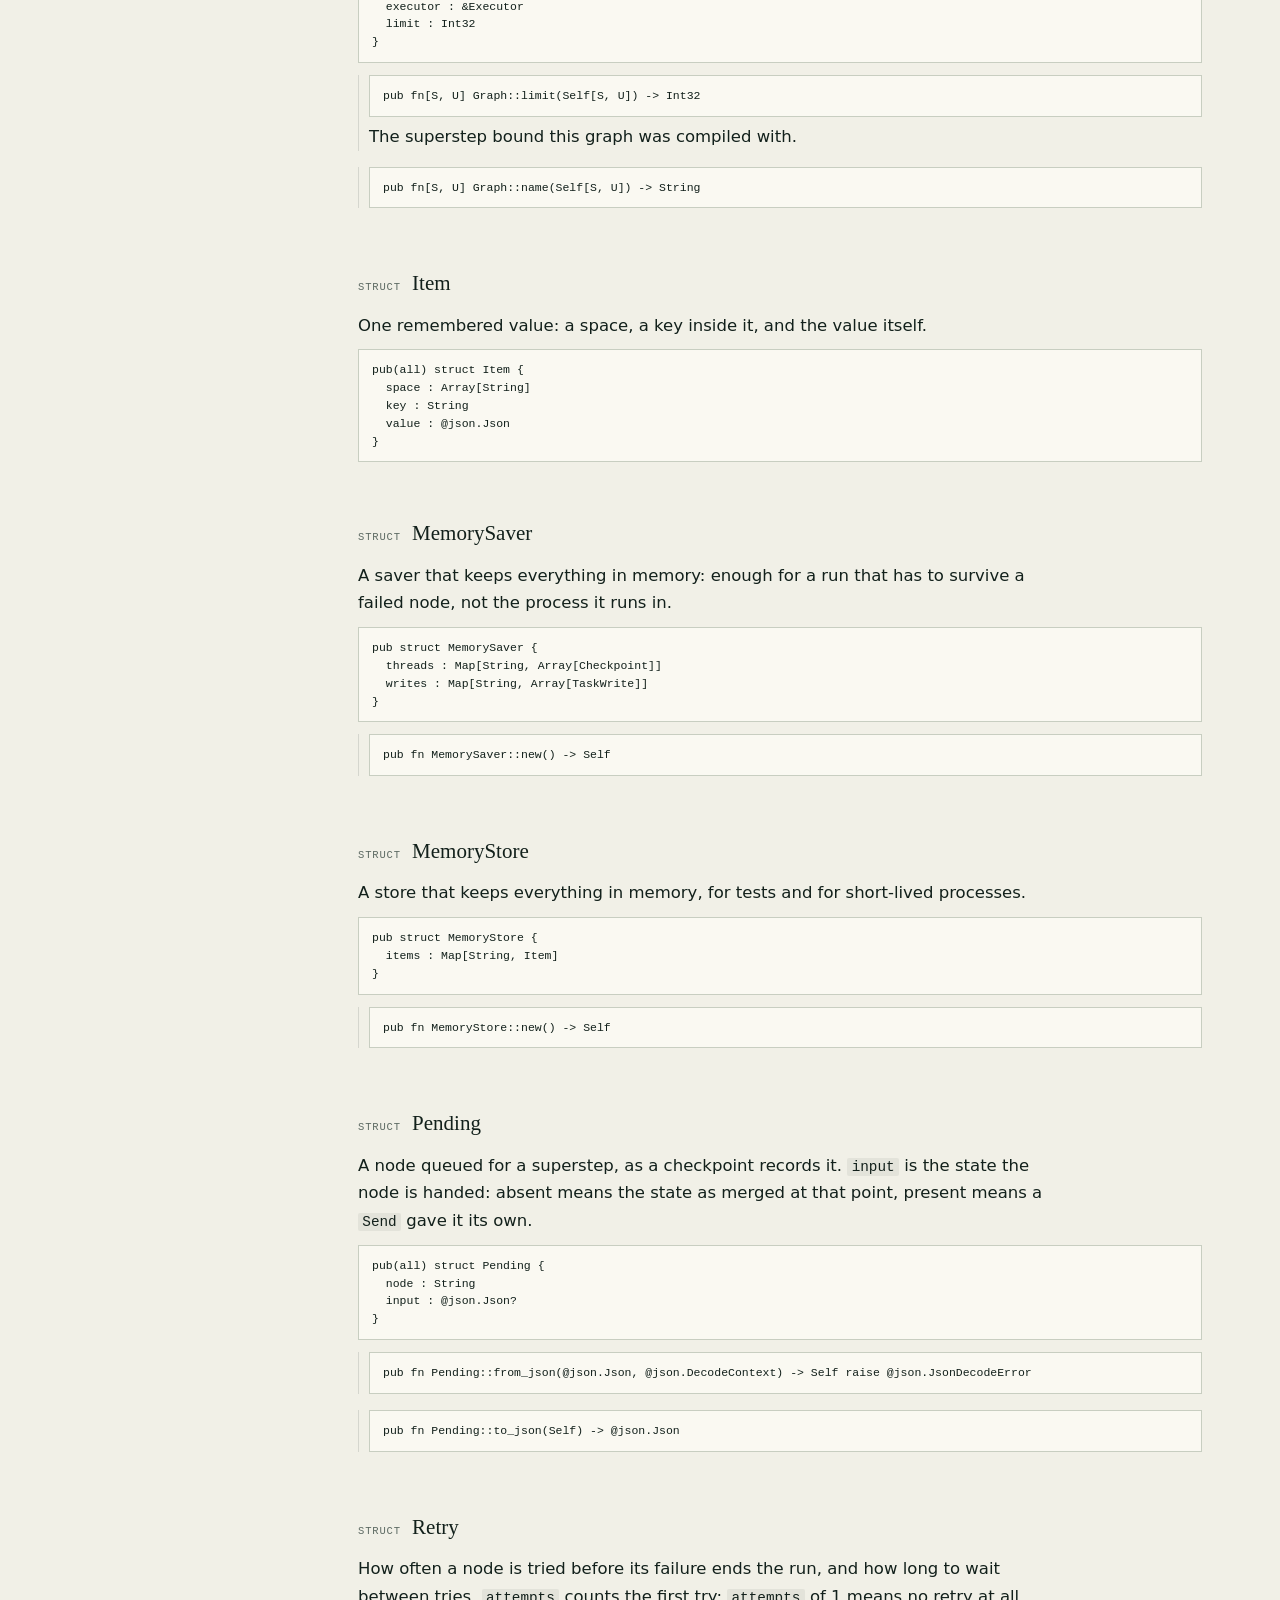
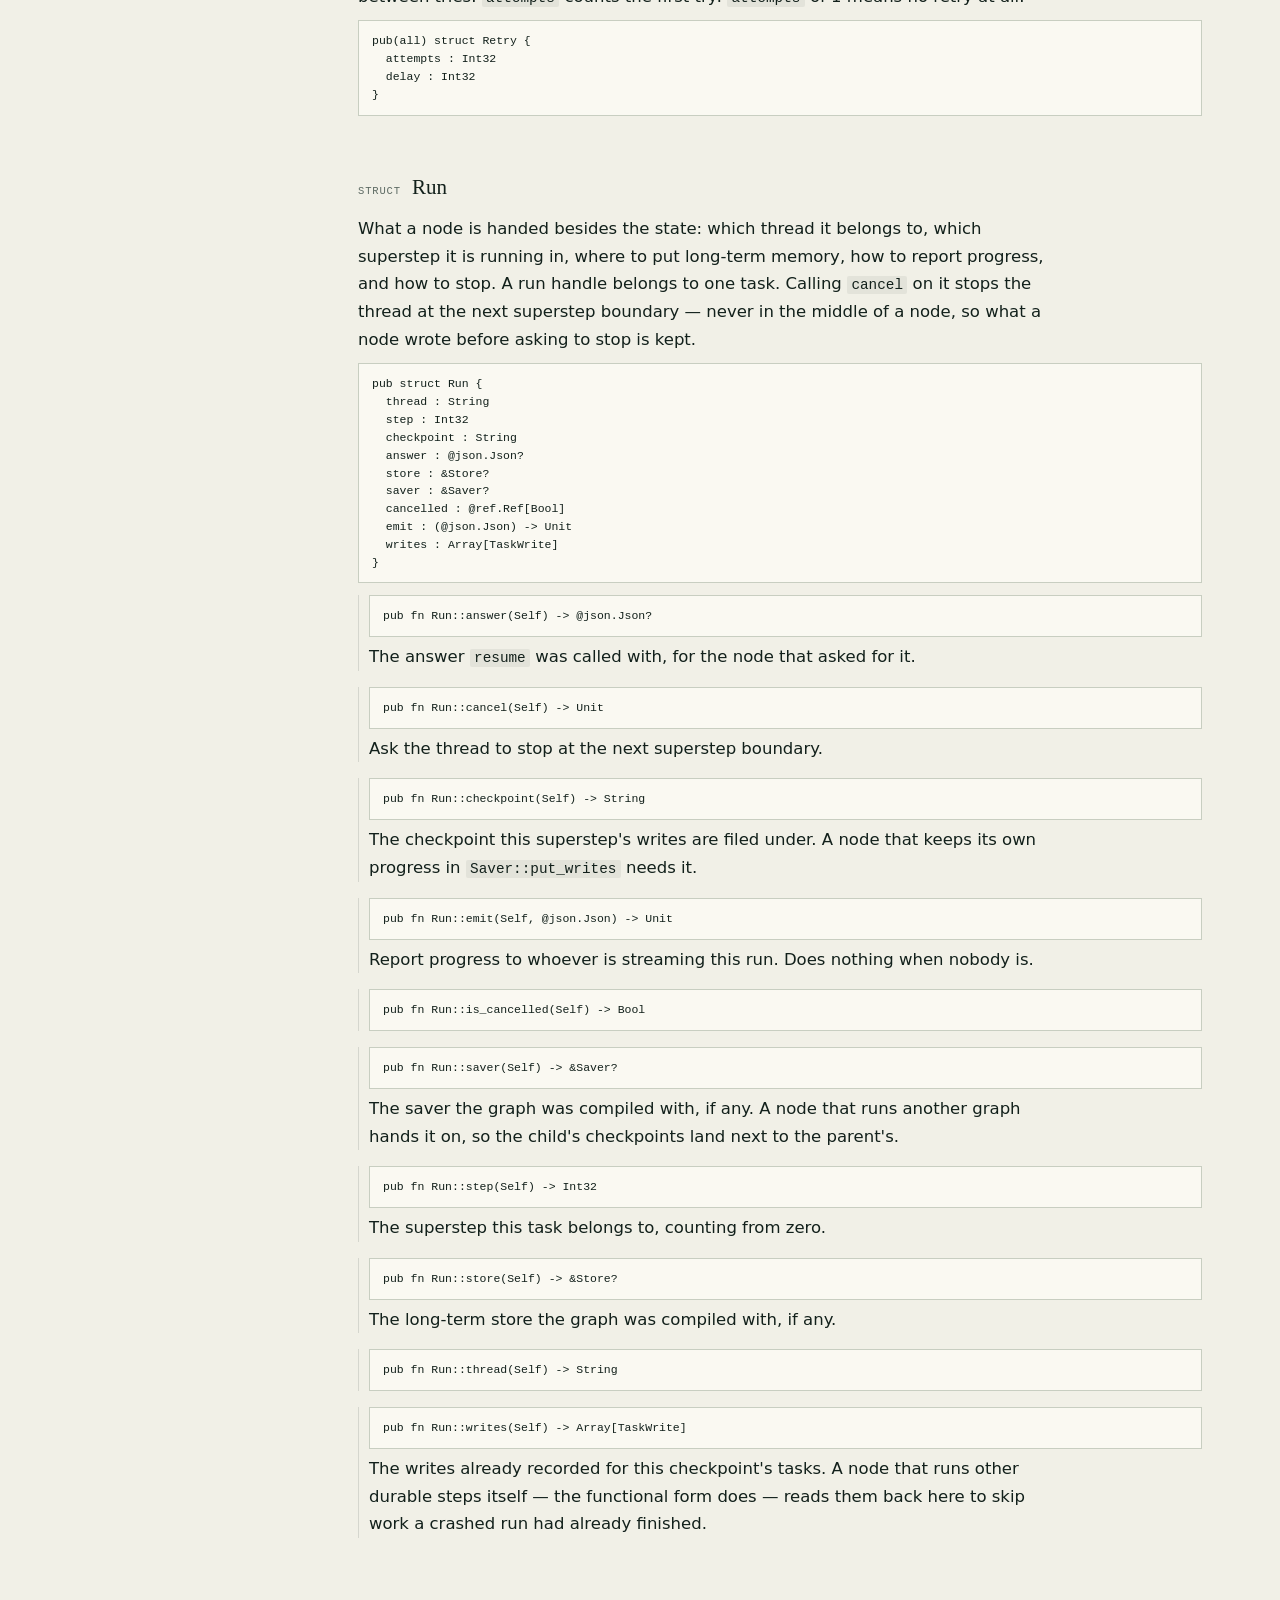
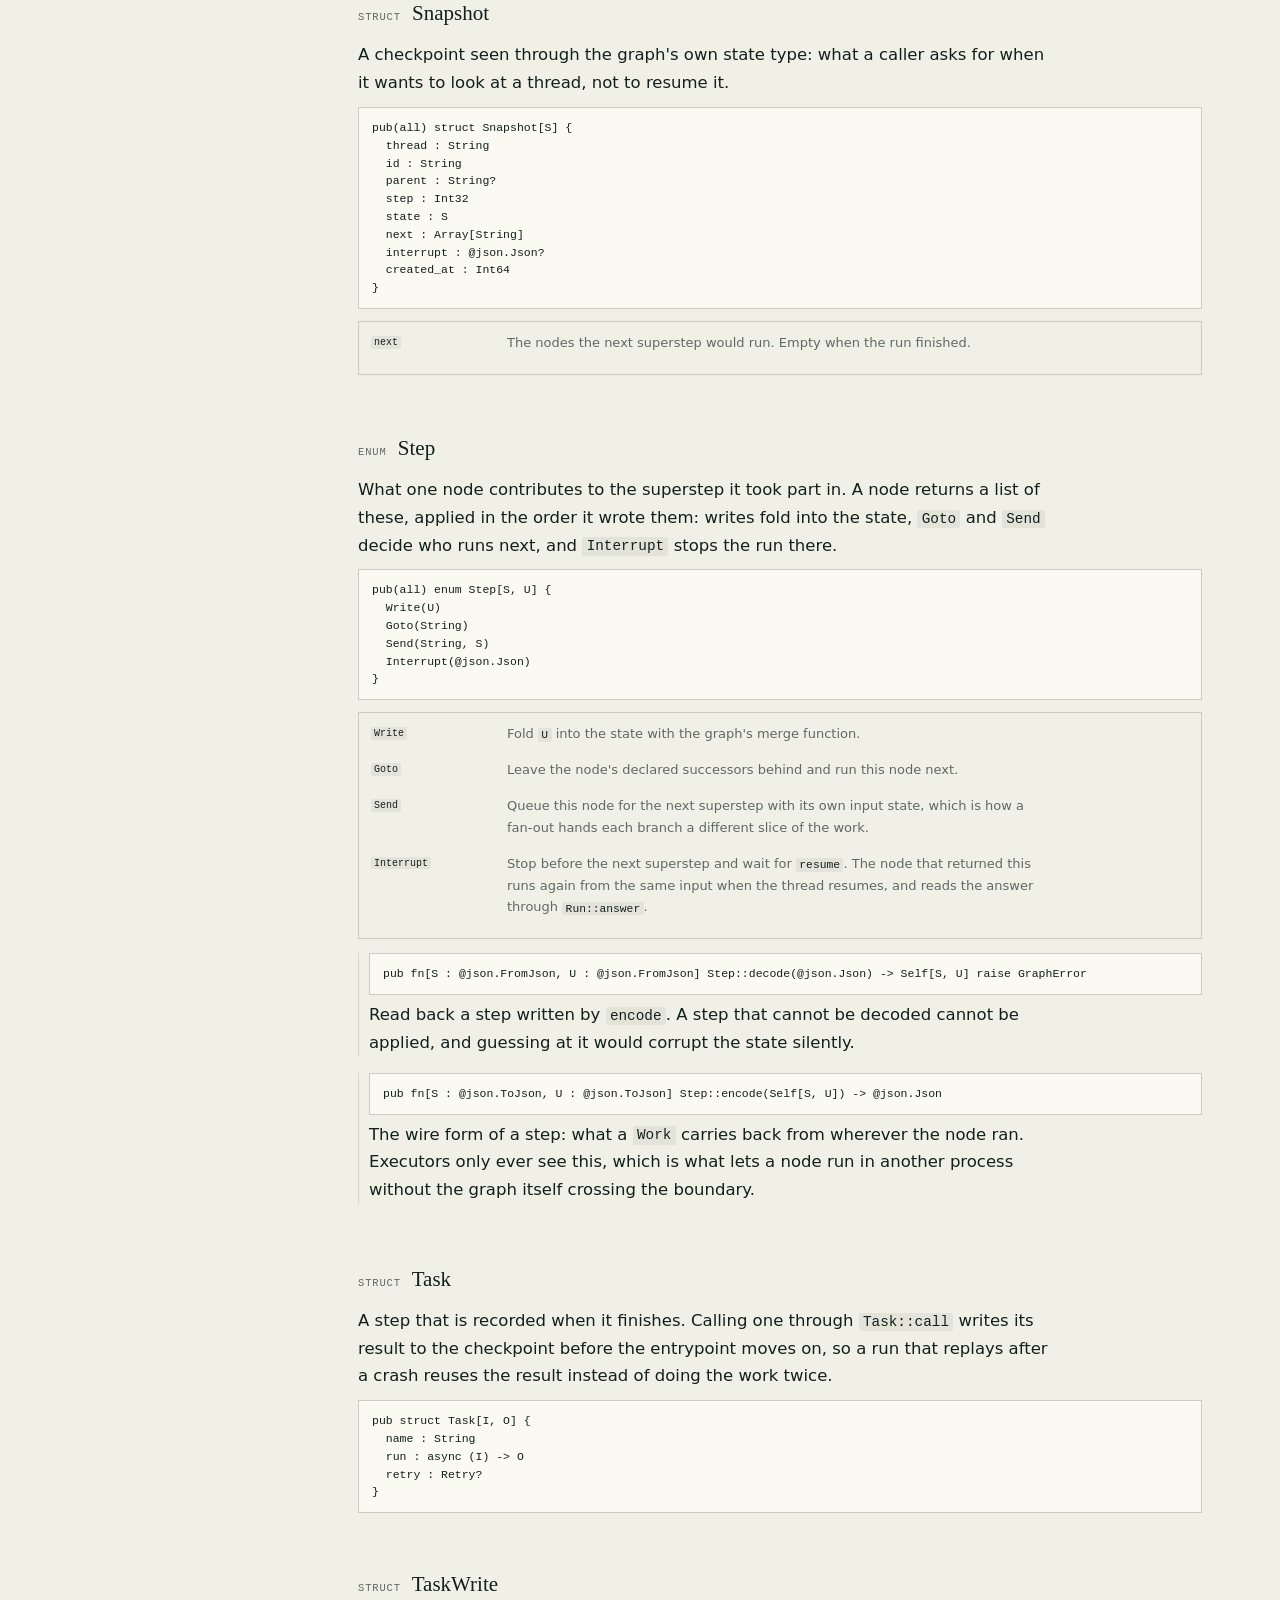
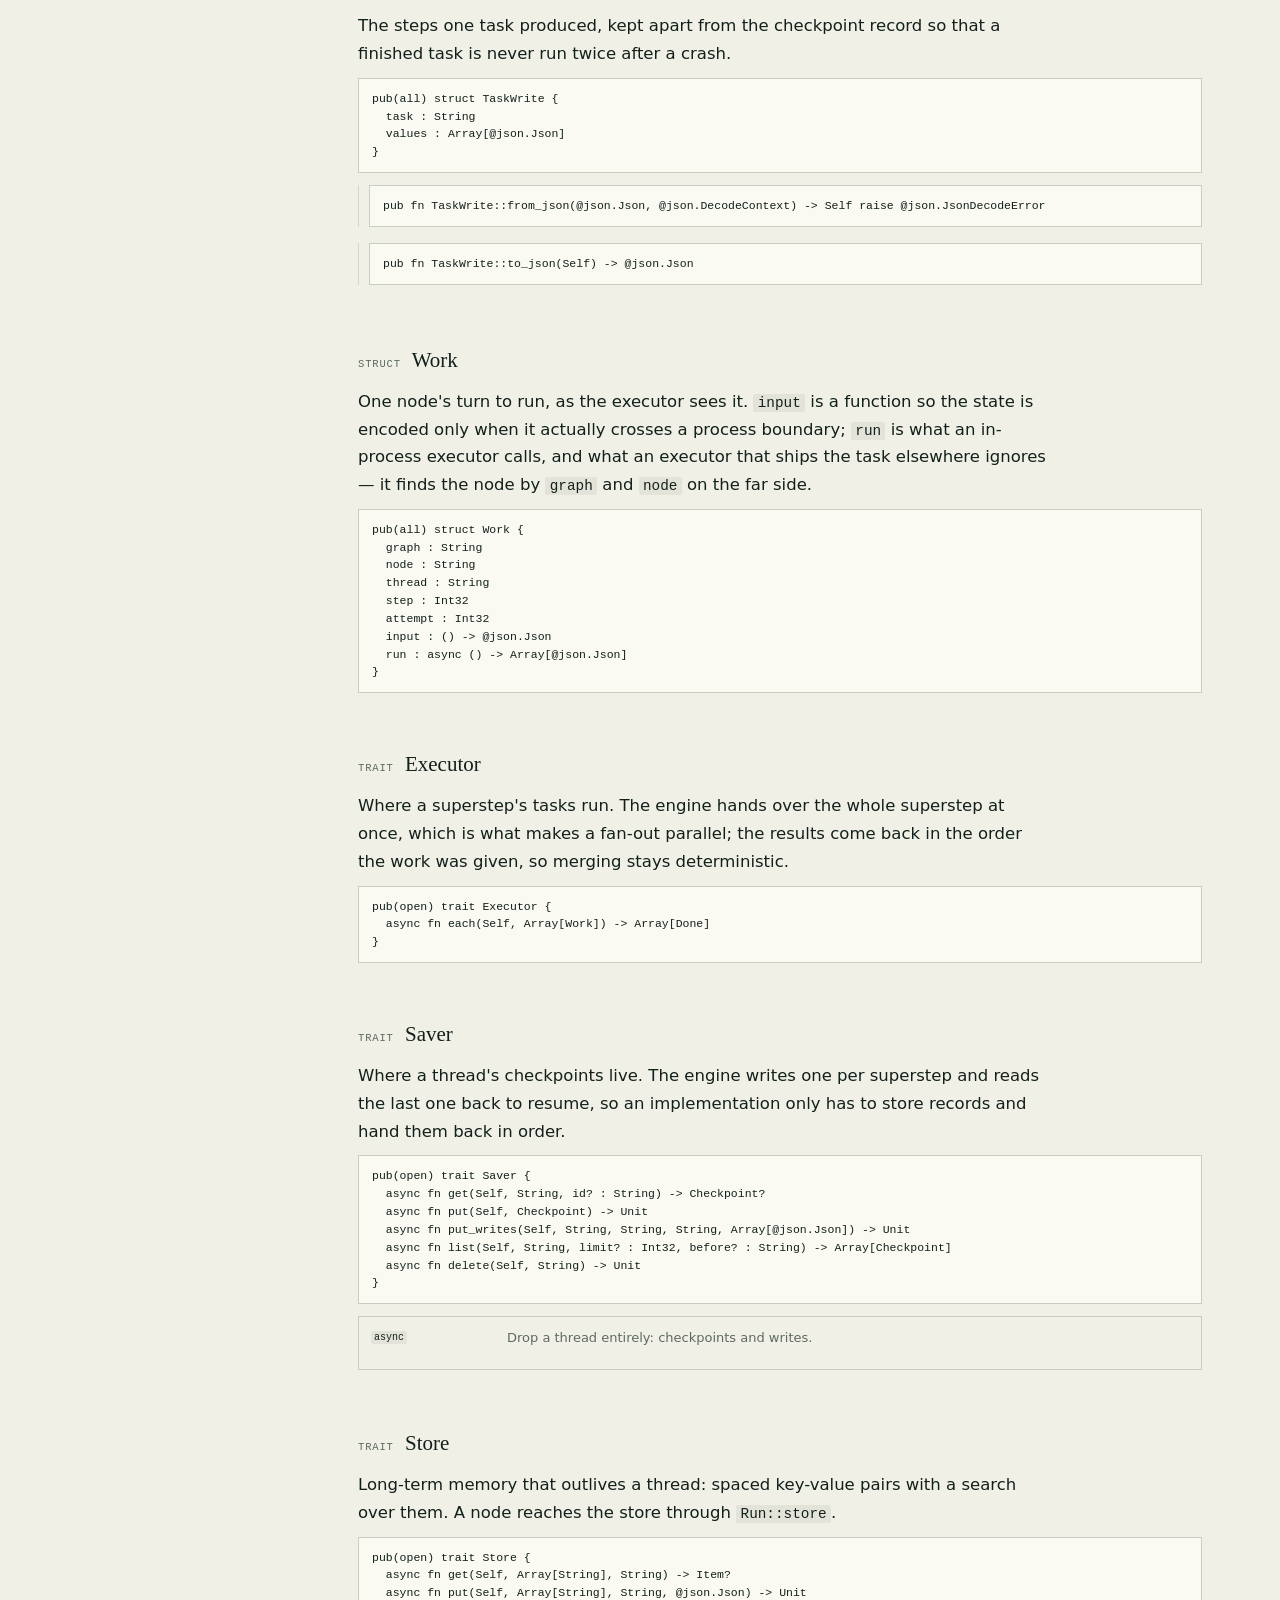
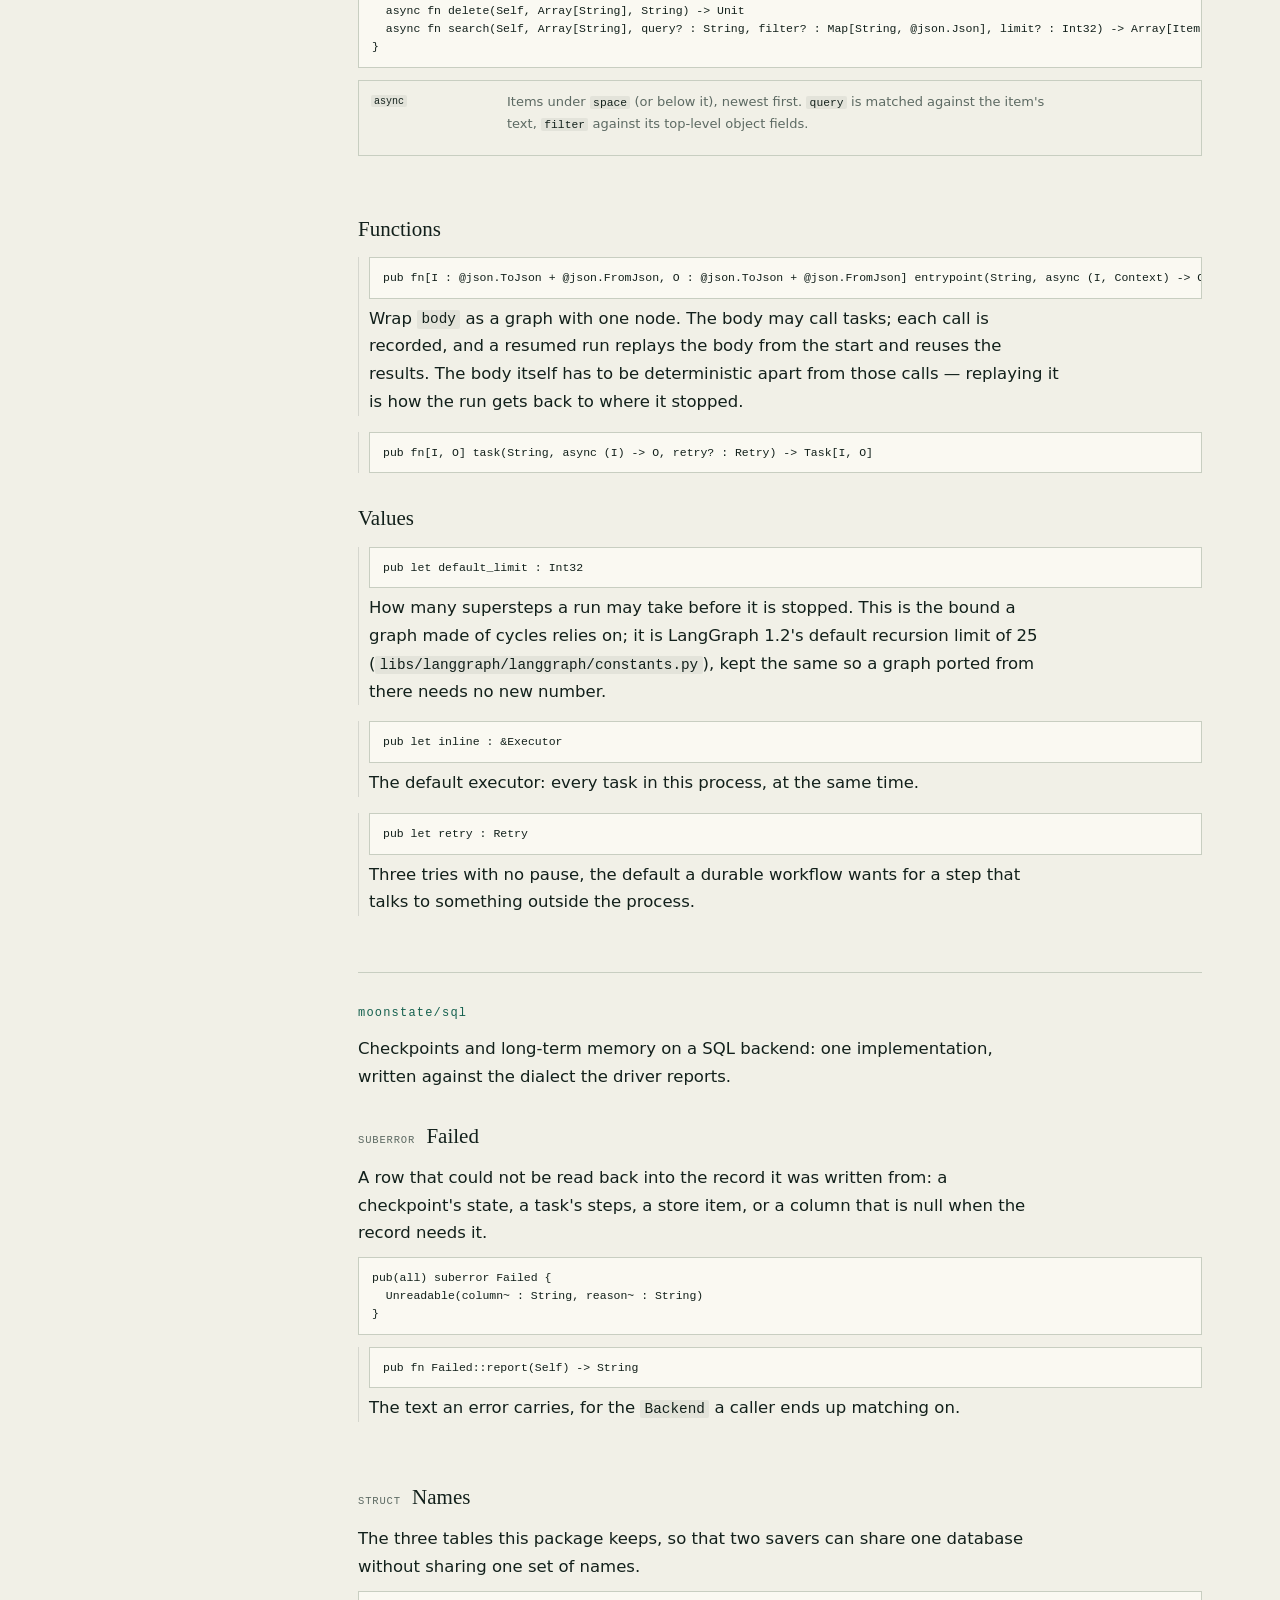
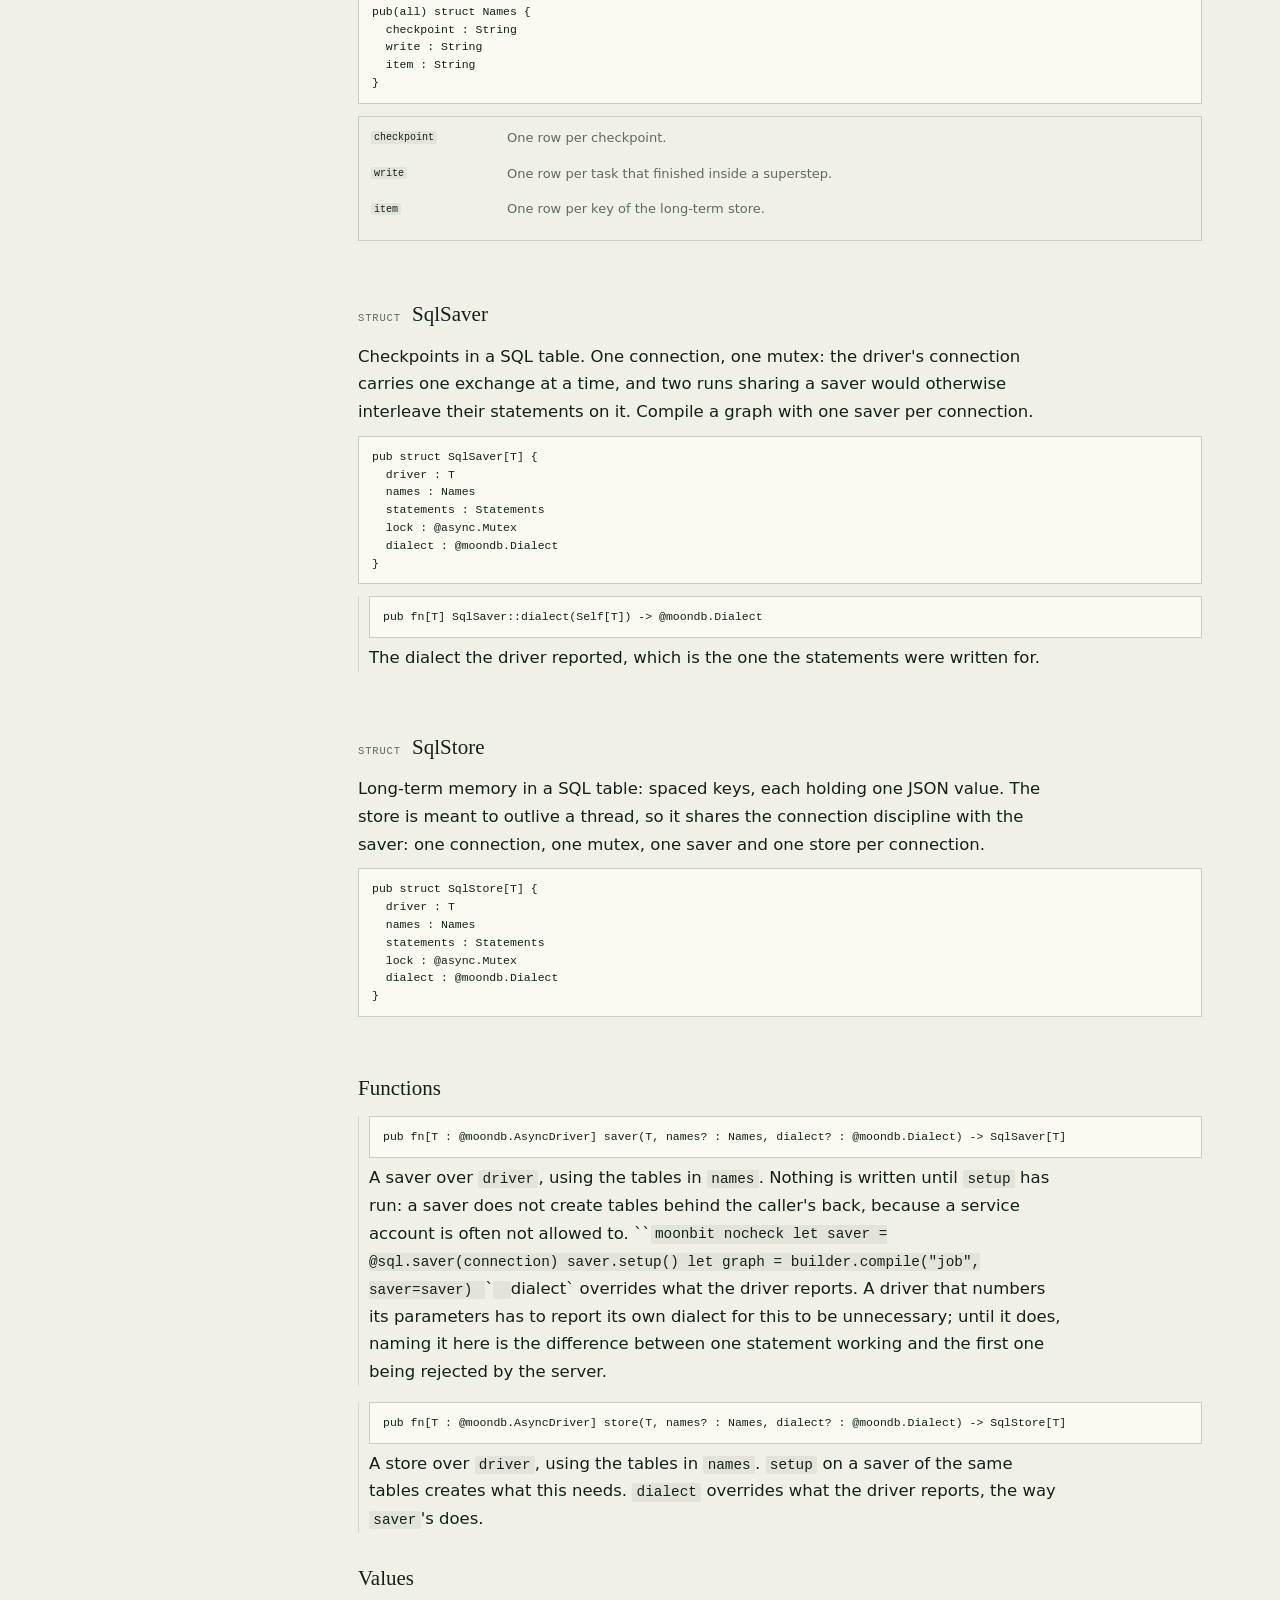
==== commit b5ff6b48: "chore(moonstate): moonstate 0.2.2, with its dependencies at their latest. Signed-off-by: Leo Cheng (" ====
--- a/docs/api.html
+++ b/docs/api.html
@@ -166,7 +166,7 @@
   writes : Array[TaskWrite]?
 }</code></pre>
 <dl class="fields"><dt><code>id</code></dt><dd><p> Unique within the thread, and ordered by the saver.</p></dd><dt><code>parent</code></dt><dd><p> The checkpoint this one was written on top of, or <code>None</code> for the first.</p></dd><dt><code>seq</code></dt><dd><p> How many checkpoints the thread had written before this one. <code>id</code> is derived from it, so an <code>update</code> that forks the thread does not collide with the checkpoints it forked away from.</p></dd><dt><code>step</code></dt><dd><p> The superstep this checkpoint is about to run.</p></dd><dt><code>state</code></dt><dd><p> The whole state, encoded.</p></dd><dt><code>pending</code></dt><dd><p> The tasks of the next superstep, in the order their writes will be merged.</p></dd><dt><code>interrupt</code></dt><dd><p> Set when the superstep was cut short by <code>Step::Interrupt</code>.</p></dd><dt><code>writes</code></dt><dd><p> The writes recorded for this checkpoint&#x27;s tasks. A saver fills this in when it reads the checkpoint back; it is never part of what <code>put</code> stores.</p></dd></dl>
-<div class="member" id="moonstate-checkpoint-from_json"><pre class="sig"><code>pub fn Checkpoint::from_json(@json.Json, @json.JsonPath) -&gt; Self raise @json.JsonDecodeError</code></pre></div>
+<div class="member" id="moonstate-checkpoint-from_json"><pre class="sig"><code>pub fn Checkpoint::from_json(@json.Json, @json.DecodeContext) -&gt; Self raise @json.JsonDecodeError</code></pre></div>
 <div class="member" id="moonstate-checkpoint-to_json"><pre class="sig"><code>pub fn Checkpoint::to_json(Self) -&gt; @json.Json</code></pre></div>
 </article>
 <article id="moonstate-context"><h3><span class="kind">struct</span> Context</h3>
@@ -215,7 +215,7 @@
   input : @json.Json
   output : @json.Json?
 }</code></pre>
-<div class="member" id="moonstate-frame-from_json"><pre class="sig"><code>pub fn Frame::from_json(@json.Json, @json.JsonPath) -&gt; Self raise @json.JsonDecodeError</code></pre></div>
+<div class="member" id="moonstate-frame-from_json"><pre class="sig"><code>pub fn Frame::from_json(@json.Json, @json.DecodeContext) -&gt; Self raise @json.JsonDecodeError</code></pre></div>
 <div class="member" id="moonstate-frame-to_json"><pre class="sig"><code>pub fn Frame::to_json(Self) -&gt; @json.Json</code></pre></div>
 </article>
 <article id="moonstate-graph"><h3><span class="kind">struct</span> Graph</h3>
@@ -266,7 +266,7 @@
   node : String
   input : @json.Json?
 }</code></pre>
-<div class="member" id="moonstate-pending-from_json"><pre class="sig"><code>pub fn Pending::from_json(@json.Json, @json.JsonPath) -&gt; Self raise @json.JsonDecodeError</code></pre></div>
+<div class="member" id="moonstate-pending-from_json"><pre class="sig"><code>pub fn Pending::from_json(@json.Json, @json.DecodeContext) -&gt; Self raise @json.JsonDecodeError</code></pre></div>
 <div class="member" id="moonstate-pending-to_json"><pre class="sig"><code>pub fn Pending::to_json(Self) -&gt; @json.Json</code></pre></div>
 </article>
 <article id="moonstate-retry"><h3><span class="kind">struct</span> Retry</h3>
@@ -340,7 +340,7 @@
   task : String
   values : Array[@json.Json]
 }</code></pre>
-<div class="member" id="moonstate-taskwrite-from_json"><pre class="sig"><code>pub fn TaskWrite::from_json(@json.Json, @json.JsonPath) -&gt; Self raise @json.JsonDecodeError</code></pre></div>
+<div class="member" id="moonstate-taskwrite-from_json"><pre class="sig"><code>pub fn TaskWrite::from_json(@json.Json, @json.DecodeContext) -&gt; Self raise @json.JsonDecodeError</code></pre></div>
 <div class="member" id="moonstate-taskwrite-to_json"><pre class="sig"><code>pub fn TaskWrite::to_json(Self) -&gt; @json.Json</code></pre></div>
 </article>
 <article id="moonstate-work"><h3><span class="kind">struct</span> Work</h3>
